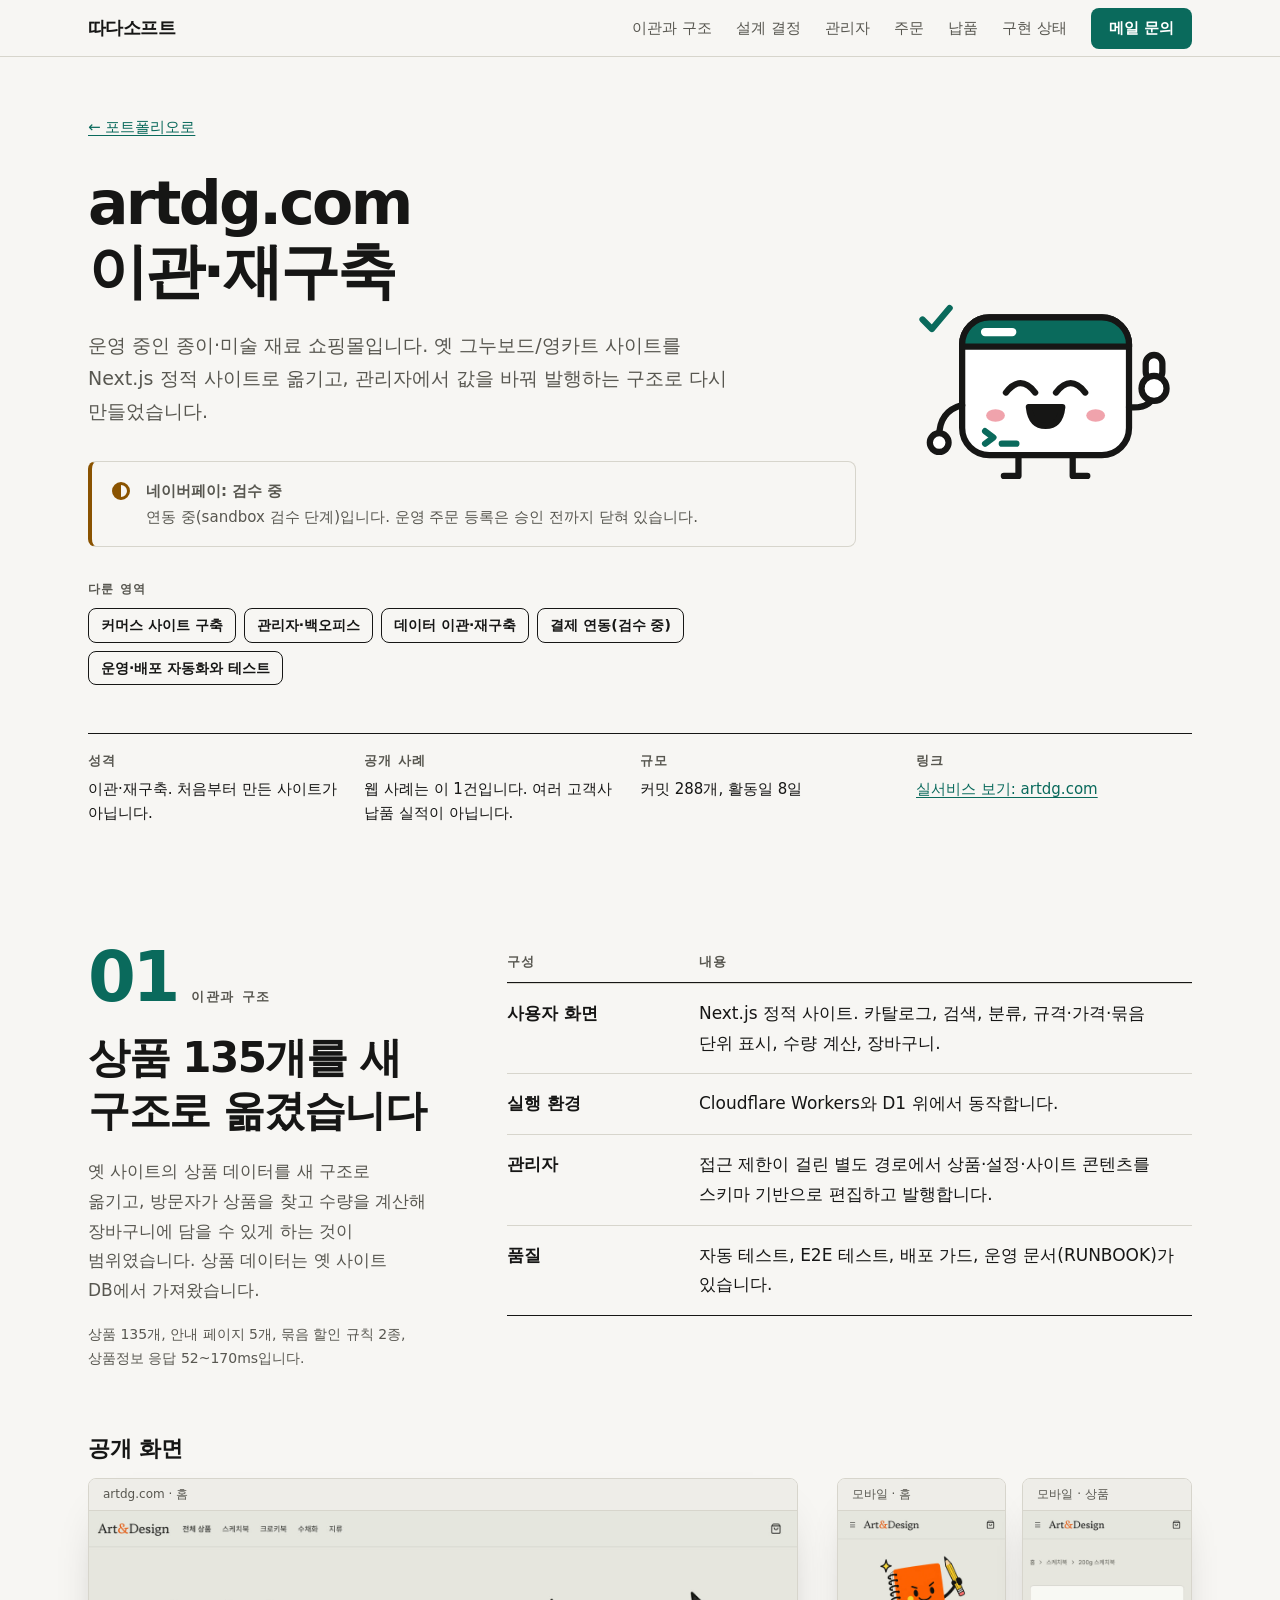
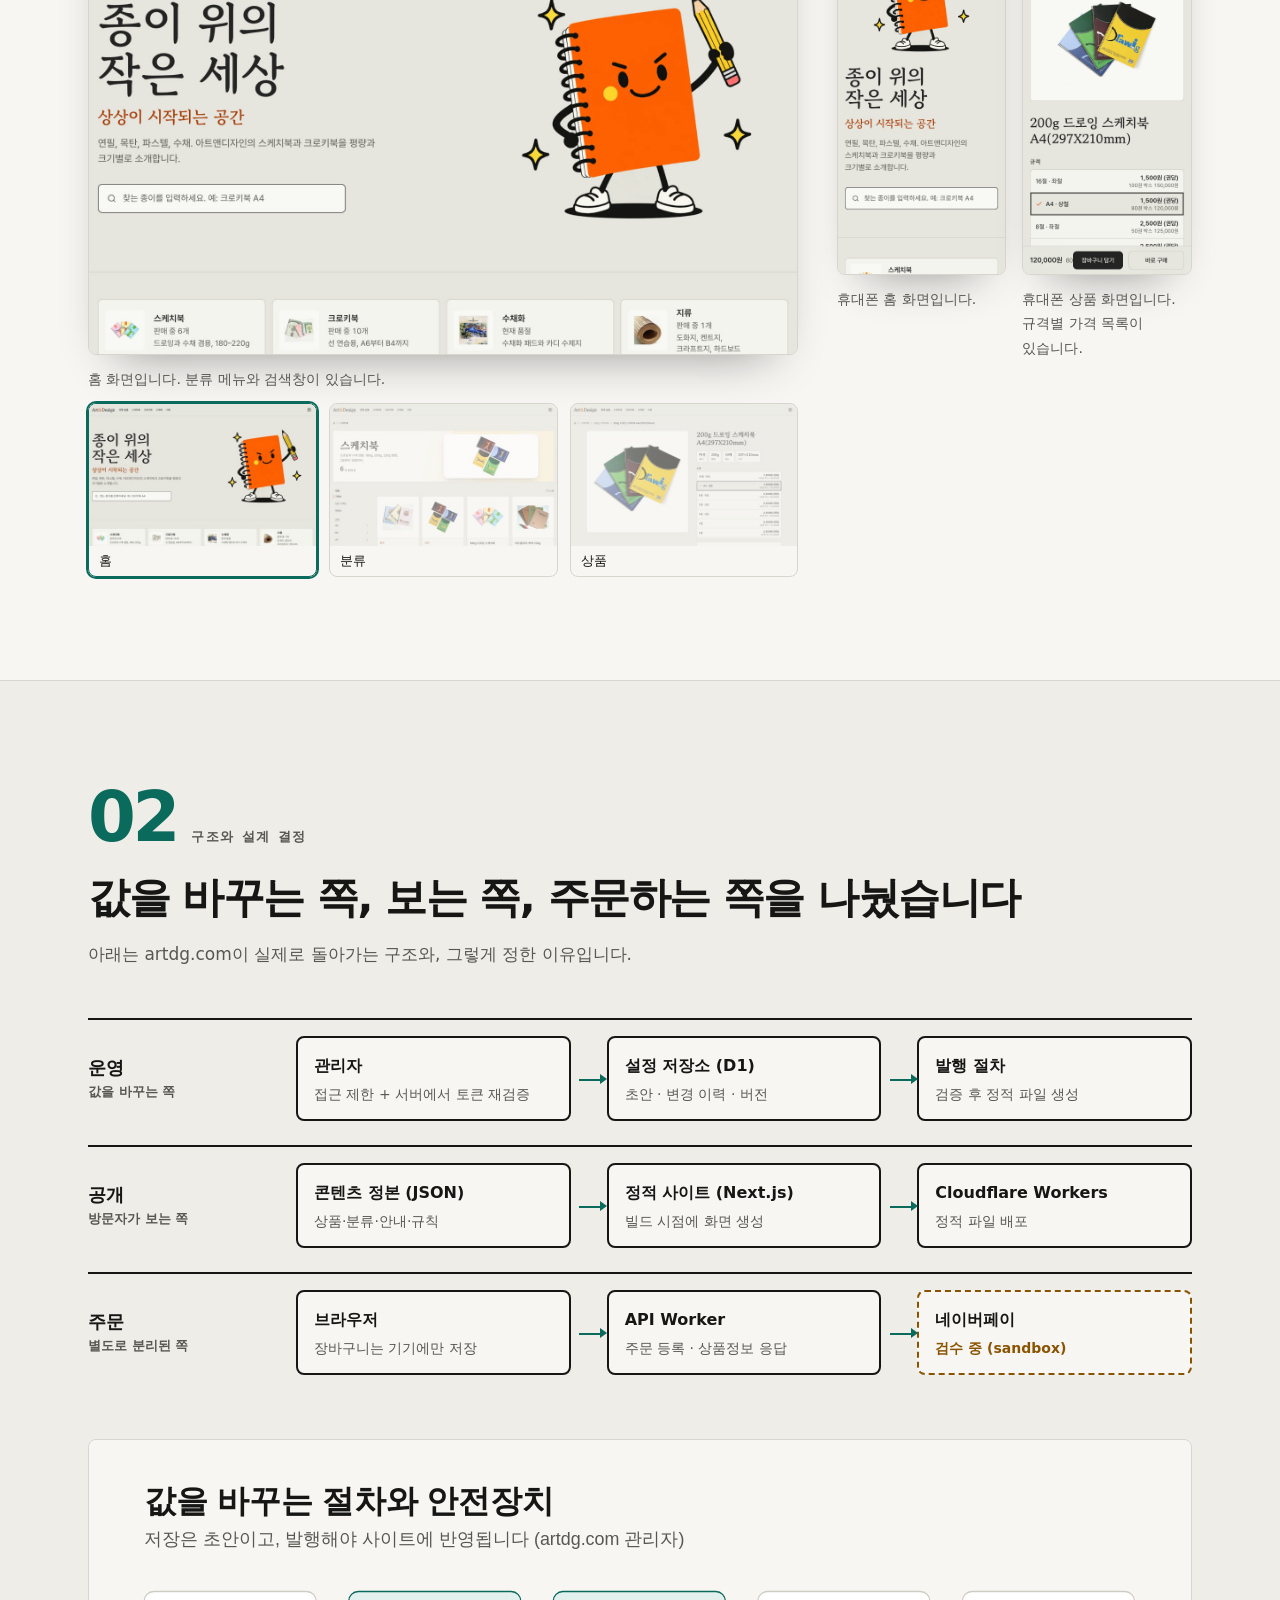
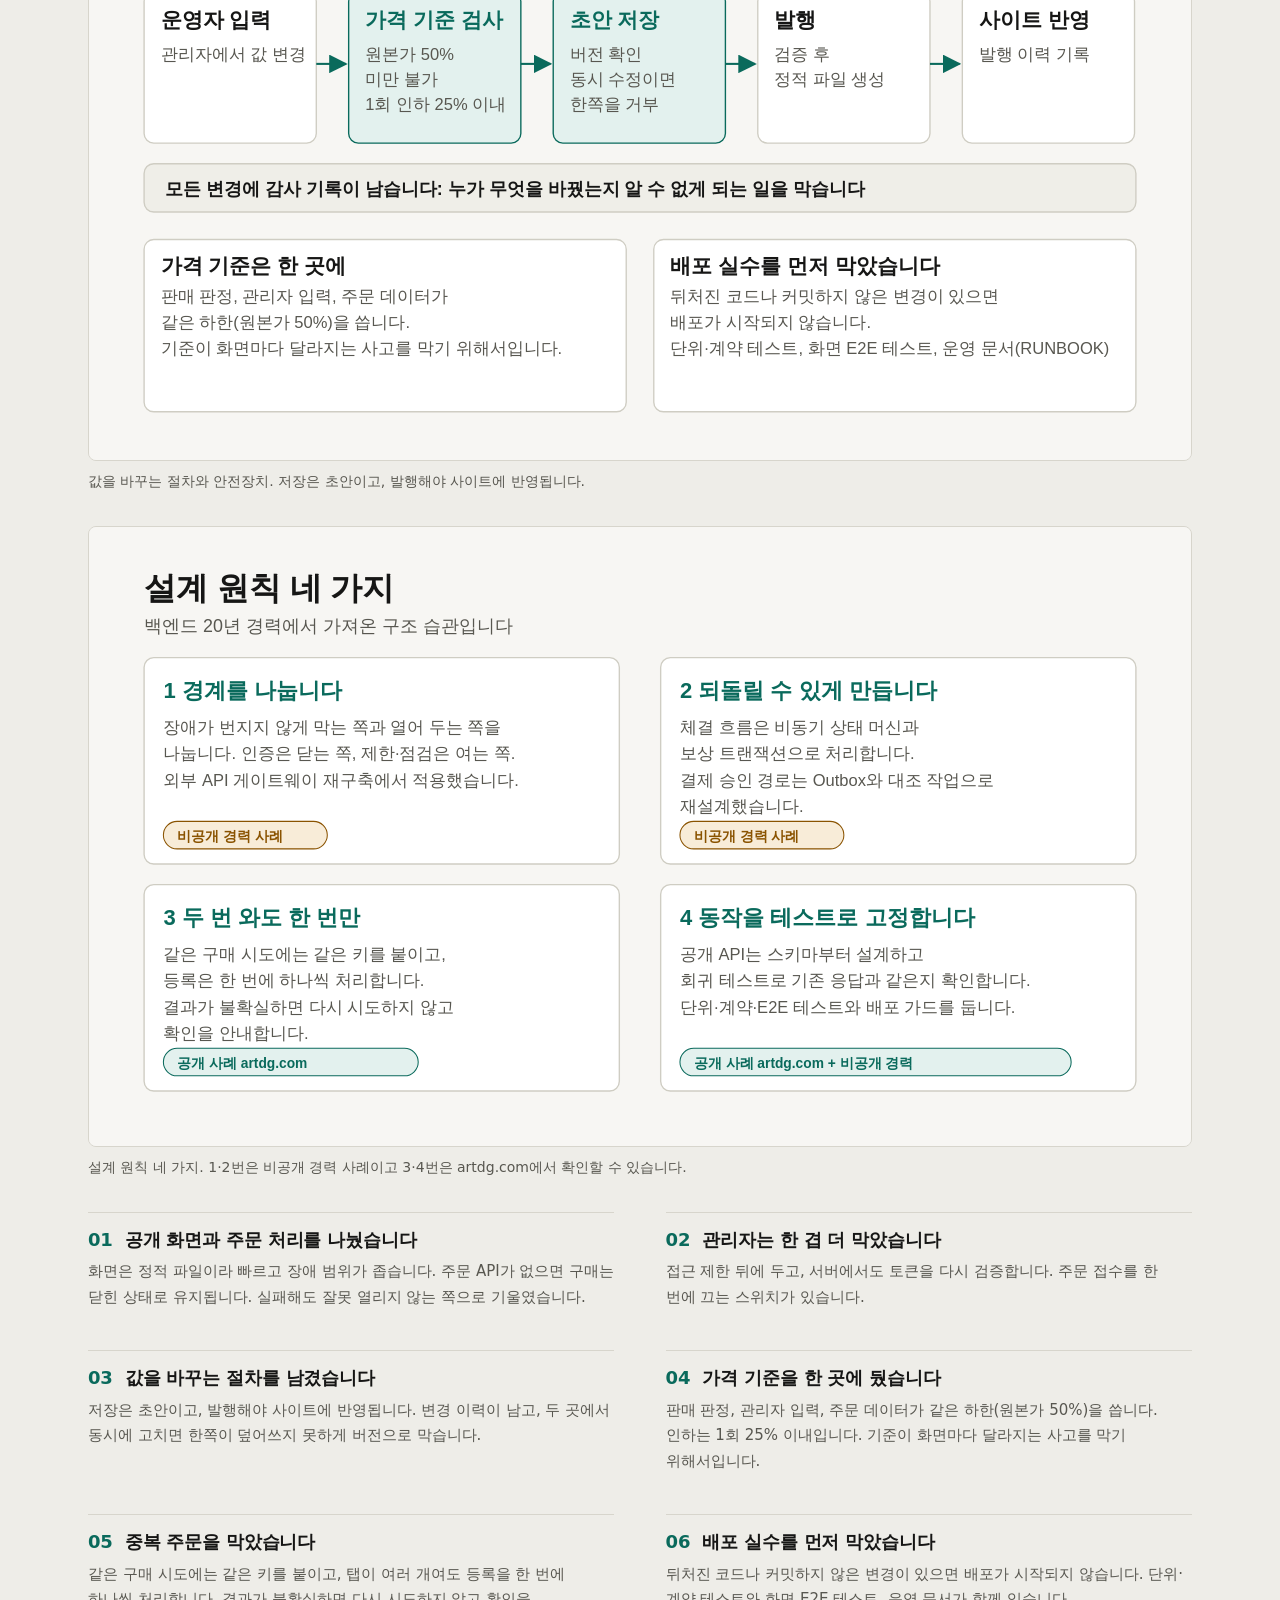
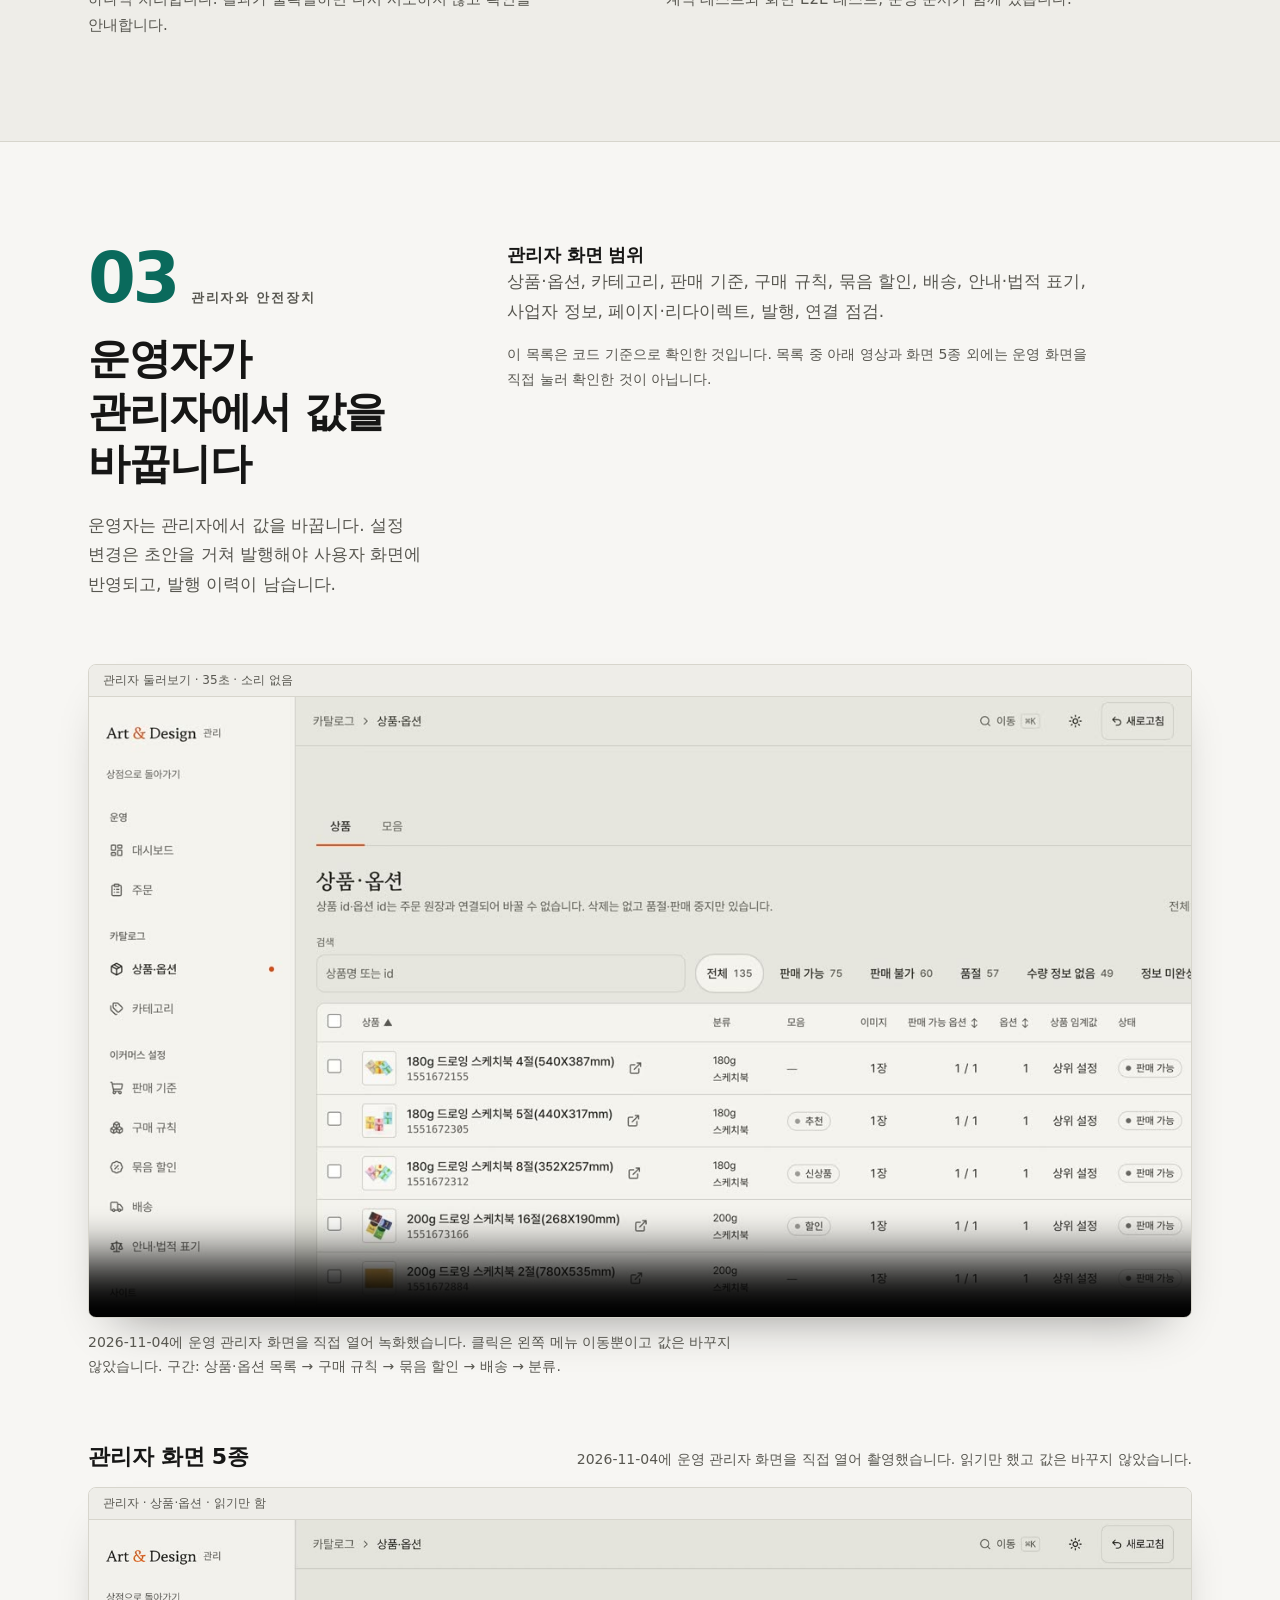
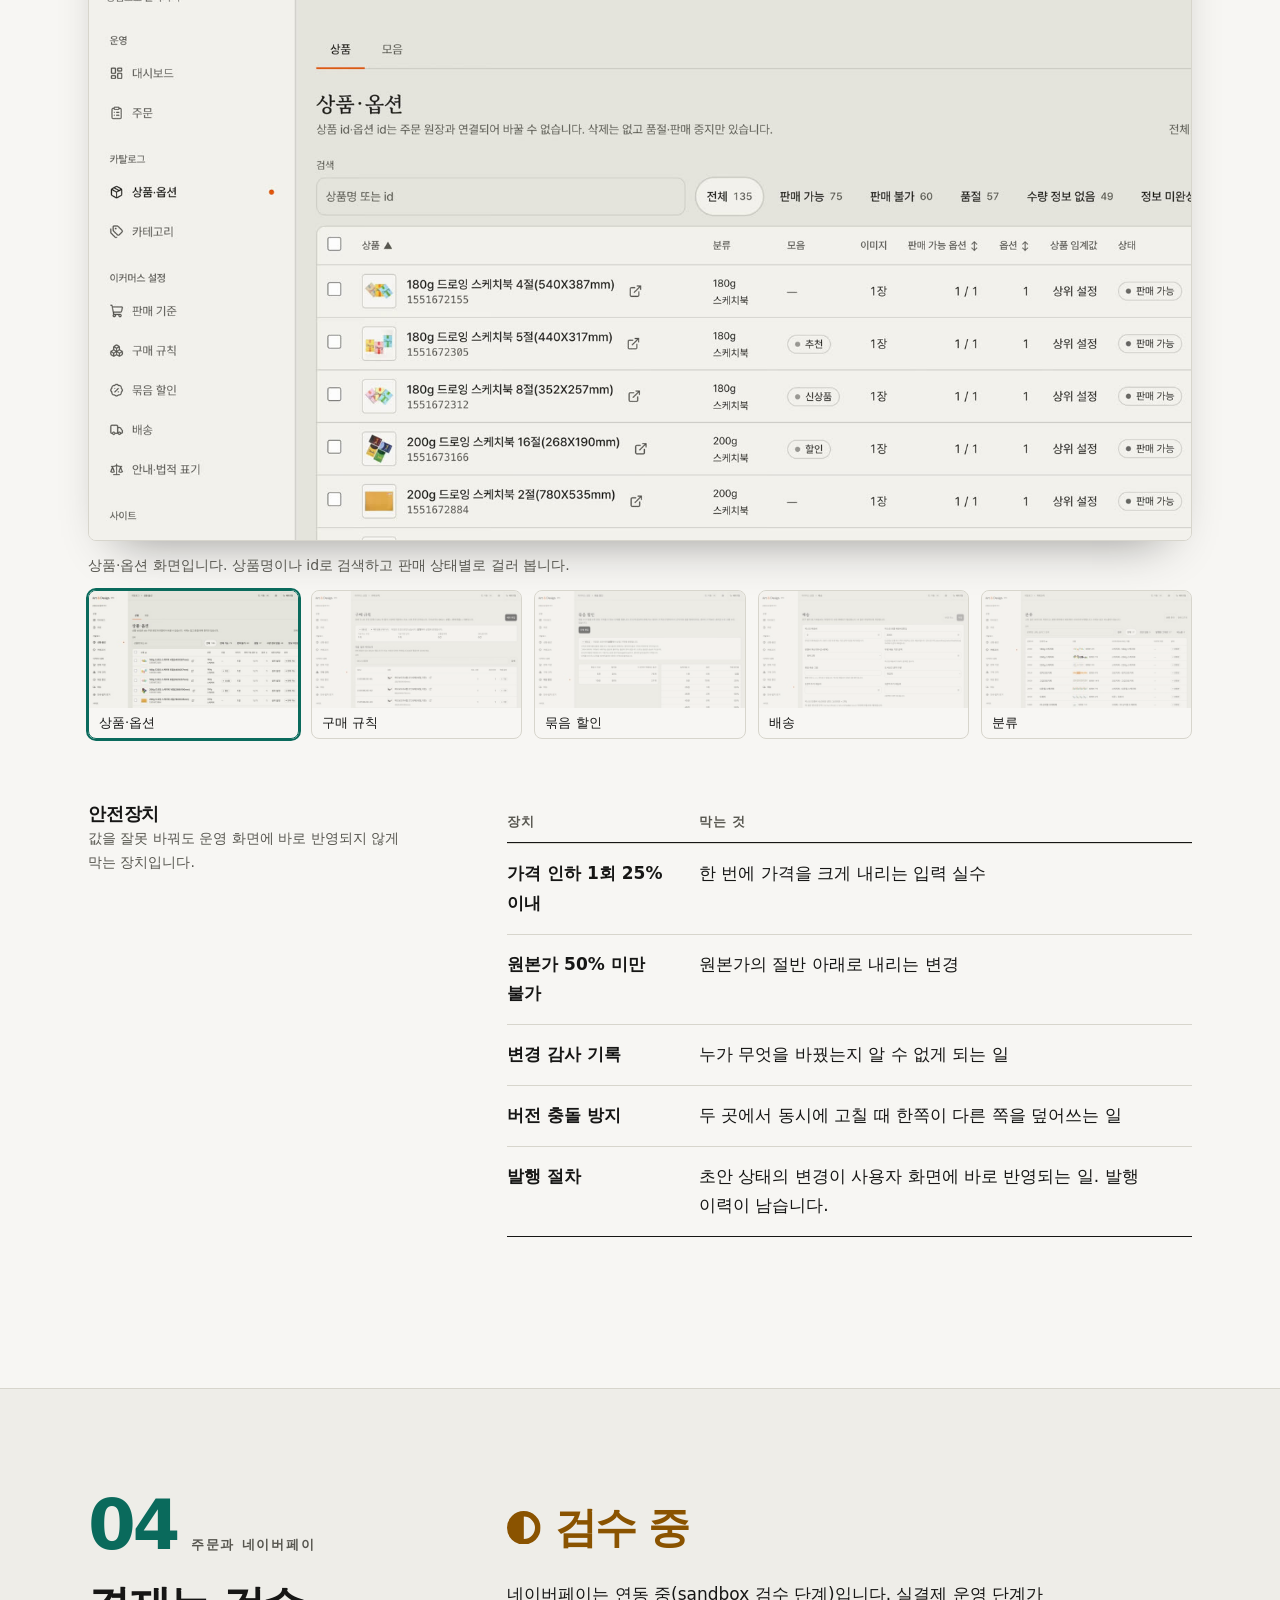
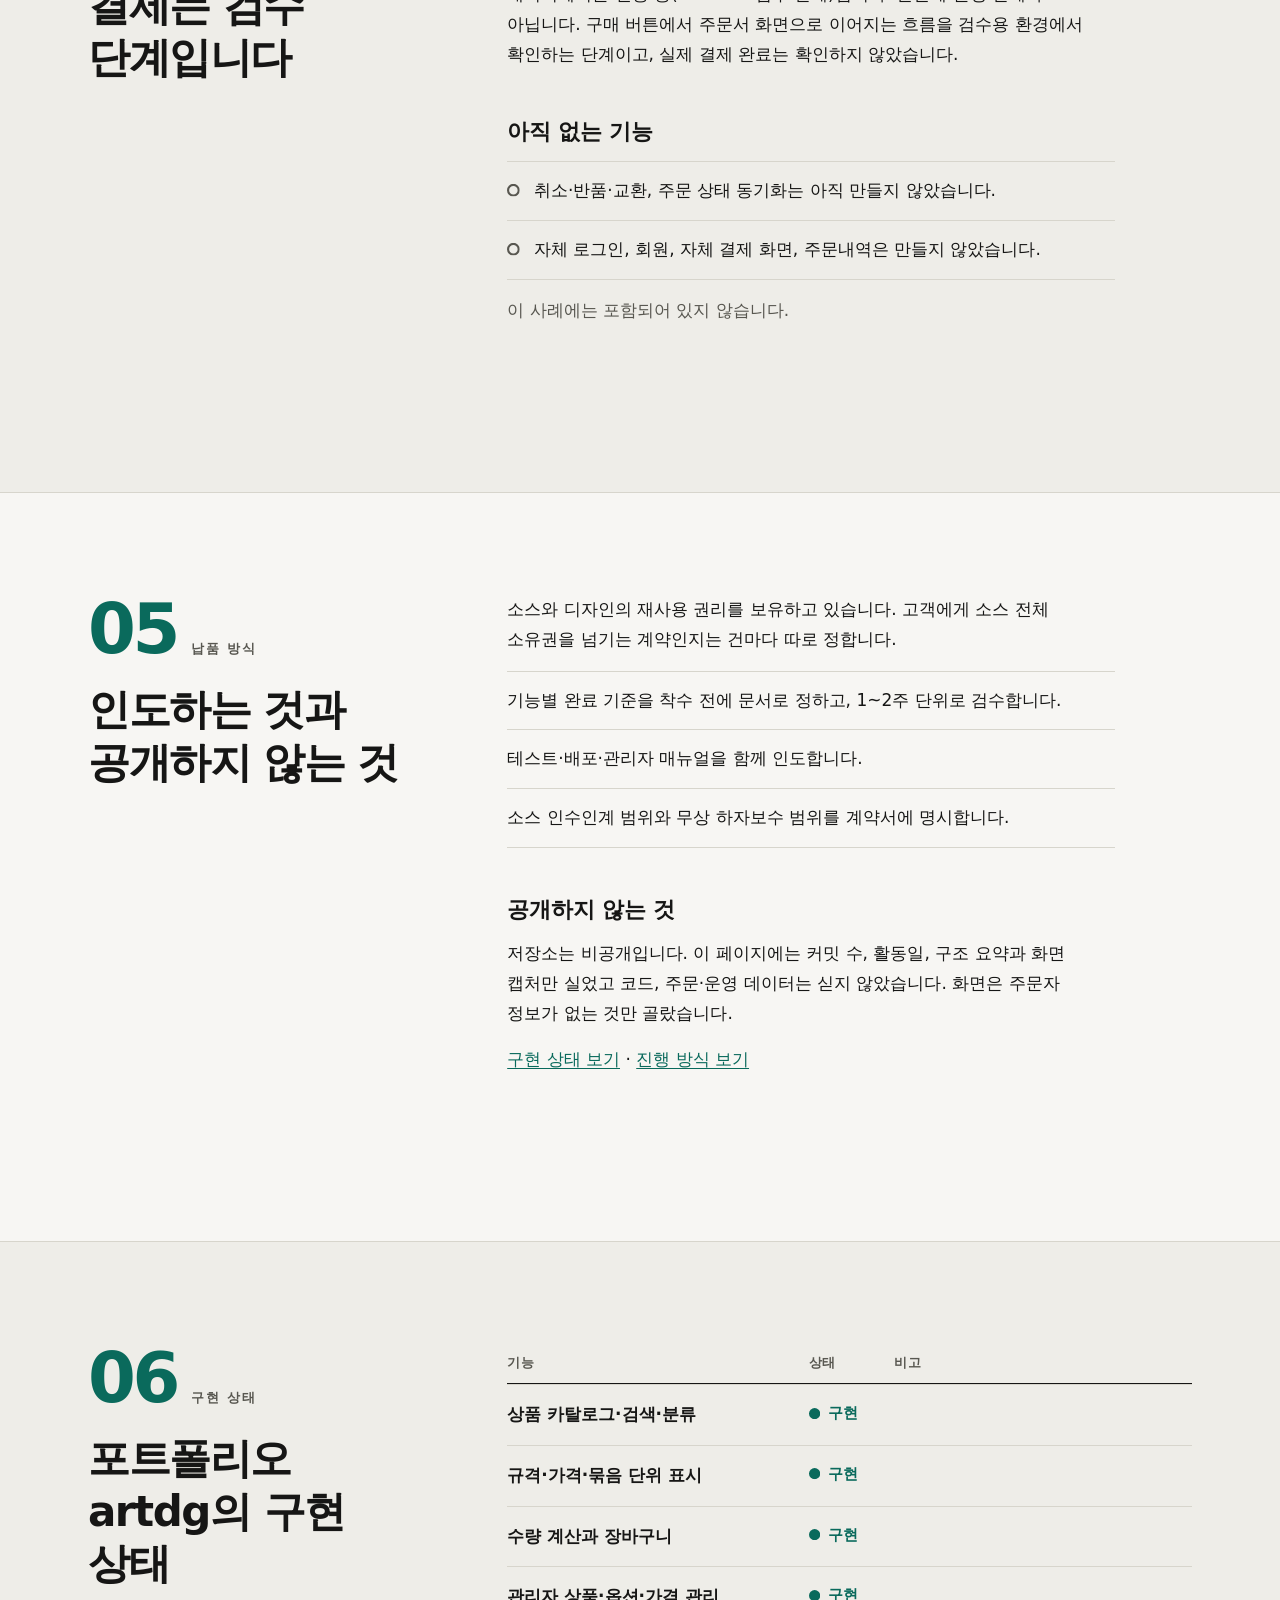
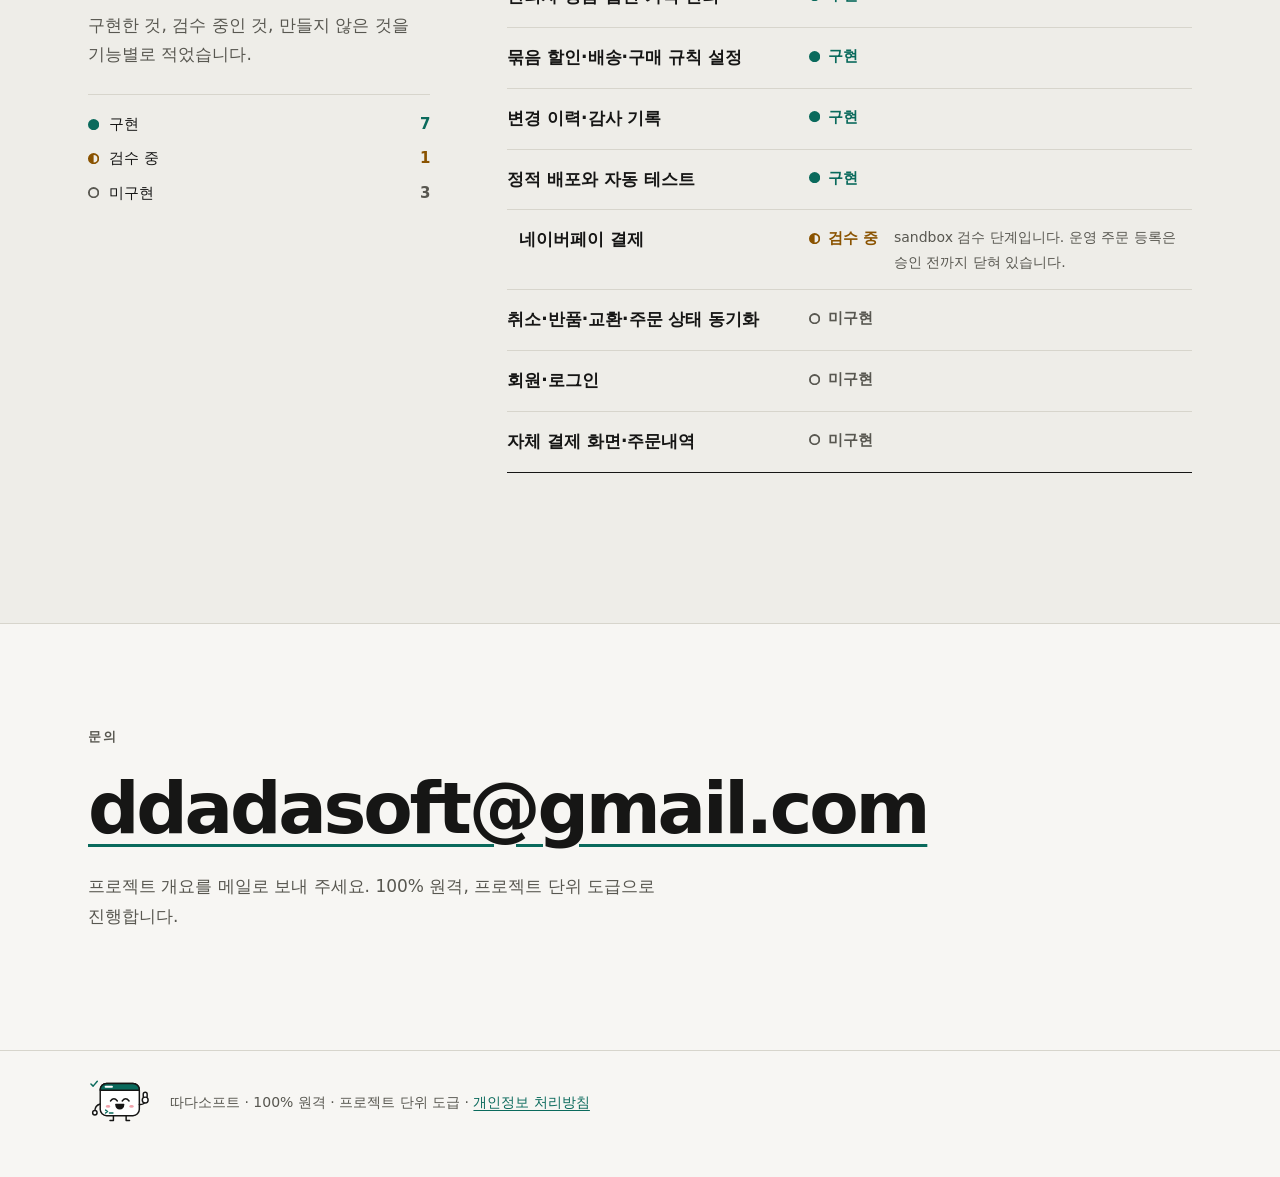
==== case-artdg.html @ 3b5c94b7 "구조 도식 2종과 안정적인 구조 문구 추가" ====
<!doctype html>
<html lang="ko">
<head>
<meta charset="utf-8">
<meta name="viewport" content="width=device-width, initial-scale=1">
<title>포트폴리오: artdg.com 이관·재구축 | 따다소프트</title>
<meta name="description" content="artdg.com 사례. 옛 그누보드/영카트 쇼핑몰을 Next.js 정적 사이트와 Cloudflare Workers/D1 위의 관리자 구조로 이관·재구축한 범위, 관리자 화면 영상, 아직 없는 기능을 4장으로 나눠 적었습니다.">
<meta name="color-scheme" content="light dark">
<link rel="icon" type="image/svg+xml" href="favicon.svg">
<link rel="stylesheet" href="style.css">
</head>
<body>
<!--sprite-->
<svg width="0" height="0" style="position:absolute" aria-hidden="true" focusable="false">
  <symbol id="i-done" viewBox="0 0 12 12"><circle cx="6" cy="6" r="6" fill="currentColor"/></symbol>
  <symbol id="i-part" viewBox="0 0 12 12"><circle cx="6" cy="6" r="5" fill="none" stroke="currentColor" stroke-width="2"/><path d="M6 1a5 5 0 0 0 0 10z" fill="currentColor"/></symbol>
  <symbol id="i-none" viewBox="0 0 12 12"><circle cx="6" cy="6" r="5" fill="none" stroke="currentColor" stroke-width="2"/></symbol>
  <symbol id="m-hi" viewBox="0 0 270 220">
    
<path class="s" d="M104 166v20h-14M156 166v20h14"/>
<rect class="sb" x="50" y="34" width="160" height="132" rx="26"/>
<path class="sa" d="M50 62v-2a26 26 0 0 1 26-26h108a26 26 0 0 1 26 26v2z"/>
<rect class="fo" x="68" y="44" width="34" height="8" rx="4"/>
<ellipse class="fc" cx="82" cy="128" rx="9" ry="6"/><ellipse class="fc" cx="178" cy="128" rx="9" ry="6"/>
<path class="sc" d="M72 143l8 6-8 6M88 155h14"/>

    <path class="s" d="M50 118q-22 6-22 30"/><circle class="sb" cx="28" cy="154" r="9"/>
    <path class="s" d="M210 118q26-4 28-34"/><circle class="sb" cx="238" cy="76" r="9"/>
    <path class="sc" d="M222 50l-6-8M240 44v-10M258 50l6-8"/>
    <circle class="fi eye" cx="106" cy="98" r="9"/><circle class="fi eye" cx="154" cy="98" r="9"/>
    <path class="s" d="M116 120q14 14 28 0"/>
  </symbol>
  <symbol id="m-work" viewBox="0 0 270 220">
    
<path class="s" d="M104 166v20h-14M156 166v20h14"/>
<rect class="sb" x="50" y="34" width="160" height="132" rx="26"/>
<path class="sa" d="M50 62v-2a26 26 0 0 1 26-26h108a26 26 0 0 1 26 26v2z"/>
<rect class="fo" x="68" y="44" width="34" height="8" rx="4"/>
<ellipse class="fc" cx="82" cy="128" rx="9" ry="6"/><ellipse class="fc" cx="178" cy="128" rx="9" ry="6"/>
<path class="sc" d="M72 143l8 6-8 6M88 155h14"/>

    <path class="s" d="M50 118q-22 6-22 30"/><circle class="sb" cx="28" cy="154" r="9"/>
    <path class="s" d="M210 118q22 6 22 30"/><circle class="sb" cx="232" cy="154" r="9"/>
    <path class="sc" d="M224 38l-12 11 12 11M250 38l12 11-12 11"/>
    <circle class="fi eye" cx="106" cy="102" r="7"/><circle class="fi eye" cx="154" cy="102" r="7"/>
    <path class="s" d="M94 88h20M146 88h20M118 126h24"/>
  </symbol>
  <symbol id="m-done" viewBox="0 0 270 220">
    
<path class="s" d="M104 166v20h-14M156 166v20h14"/>
<rect class="sb" x="50" y="34" width="160" height="132" rx="26"/>
<path class="sa" d="M50 62v-2a26 26 0 0 1 26-26h108a26 26 0 0 1 26 26v2z"/>
<rect class="fo" x="68" y="44" width="34" height="8" rx="4"/>
<ellipse class="fc" cx="82" cy="128" rx="9" ry="6"/><ellipse class="fc" cx="178" cy="128" rx="9" ry="6"/>
<path class="sc" d="M72 143l8 6-8 6M88 155h14"/>

    <path class="s" d="M50 118q-22 6-22 30"/><circle class="sb" cx="28" cy="154" r="9"/>
    <rect class="sb" x="226" y="70" width="16" height="24" rx="8"/>
    <path class="s" d="M210 120q22 2 24-14"/><circle class="sb" cx="234" cy="102" r="12"/>
    <path class="sc" d="M12 36l9 9 17-20"/>
    <path class="s" d="M92 106q14-18 28 0M140 106q14-18 28 0"/>
    <path class="sk" d="M114 120h32q-2 18-16 18t-16-18z"/>
  </symbol>
</svg>
<!--/sprite-->
<a class="skip" href="#main">본문으로 건너뛰기</a>
<header class="top">
  <div class="wrap">
    <a class="brand" href="index.html">따다소프트</a>
    <nav aria-label="사례 이동">
      <a href="#ch1">이관과 구조</a>
      <a href="#arch">설계 결정</a>
      <a href="#ch2">관리자</a>
      <a href="#ch3">주문</a>
      <a href="#ch4">납품</a>
      <a href="#state">구현 상태</a>
    </nav>
    <a class="btn" href="mailto:ddadasoft@gmail.com">메일 문의</a>
  </div>
</header>

<main id="main">

<div class="wrap page-head">
  <div class="ph">
  <div>
  <p class="crumb"><a href="index.html#proof">← 포트폴리오로</a></p>
  <h1>artdg.com <span class="nb">이관·재구축</span></h1>
  <p class="lead">운영 중인 종이·미술 재료 쇼핑몰입니다. 옛 그누보드/영카트 사이트를 Next.js 정적 사이트로 옮기고, 관리자에서 값을 바꿔 발행하는 구조로 다시 만들었습니다.</p>
  <p class="note">
    <svg class="ic" aria-hidden="true"><use href="#i-part"/></svg>
    <span><strong>네이버페이: 검수 중</strong>
    연동 중(sandbox 검수 단계)입니다. 운영 주문 등록은 승인 전까지 닫혀 있습니다.</span>
  </p>
  <div class="areas">
    <span class="k">다룬 영역</span>
    <ul class="chips">
      <li>커머스 사이트 구축</li><li>관리자·백오피스</li><li>데이터 이관·재구축</li><li>결제 연동(검수 중)</li><li>운영·배포 자동화와 테스트</li>
    </ul>
  </div>
  </div>
  <svg class="mascot ph-m" role="img" aria-label="따다소프트 마스코트. 눈과 웃는 입이 있는 둥근 터미널 창이 엄지를 들어 올린다." viewBox="0 0 270 220" width="324" height="264"><use href="#m-done"/></svg>
  </div>
  <dl class="facts">
    <div><dt>성격</dt><dd>이관·재구축. 처음부터 만든 사이트가 아닙니다.</dd></div>
    <div><dt>공개 사례</dt><dd>웹 사례는 이 1건입니다. 여러 고객사 납품 실적이 아닙니다.</dd></div>
    <div><dt>규모</dt><dd>커밋 288개, 활동일 8일</dd></div>
    <div><dt>링크</dt><dd><a href="https://artdg.com/" rel="noopener">실서비스 보기: artdg.com</a></dd></div>
  </dl>
</div>

<section class="ch" id="ch1">
  <div class="wrap">
    <div class="split">
      <div class="side">
        <div class="label"><b>01</b><span>이관과 구조</span></div>
        <h2>상품 135개를 새 구조로 옮겼습니다</h2>
        <p>옛 사이트의 상품 데이터를 새 구조로 옮기고, 방문자가 상품을 찾고 수량을 계산해 장바구니에 담을 수 있게 하는 것이 범위였습니다. 상품 데이터는 옛 사이트 DB에서 가져왔습니다.</p>
        <p class="small">상품 135개, 안내 페이지 5개, 묶음 할인 규칙 2종, 상품정보 응답 52~170ms입니다.</p>
      </div>
      <table class="kv">
        <caption>구성 요소</caption>
        <thead><tr><th scope="col">구성</th><th scope="col">내용</th></tr></thead>
        <tbody>
          <tr><th scope="row">사용자 화면</th><td>Next.js 정적 사이트. 카탈로그, 검색, 분류, 규격·가격·묶음 단위 표시, 수량 계산, 장바구니.</td></tr>
          <tr><th scope="row">실행 환경</th><td>Cloudflare Workers와 D1 위에서 동작합니다.</td></tr>
          <tr><th scope="row">관리자</th><td>접근 제한이 걸린 별도 경로에서 상품·설정·사이트 콘텐츠를 스키마 기반으로 편집하고 발행합니다.</td></tr>
          <tr><th scope="row">품질</th><td>자동 테스트, E2E 테스트, 배포 가드, 운영 문서(RUNBOOK)가 있습니다.</td></tr>
        </tbody>
      </table>
    </div>

    <h3 class="sub">공개 화면</h3>
    <div class="pubs">
      <div class="gal g3" role="group" aria-label="공개 화면 선택">
        <input type="radio" name="pub" id="p1" checked aria-label="홈">
        <input type="radio" name="pub" id="p2" aria-label="분류">
        <input type="radio" name="pub" id="p3" aria-label="상품">
        <div class="stage">
          <figure>
            <div class="frame"><div class="bar">artdg.com · 홈</div><a href="media/artdg-d-home.jpg" target="_blank" rel="noopener"><img src="media/artdg-d-home.jpg" width="1600" height="1000" alt="artdg.com 데스크톱 홈 화면. 분류 메뉴와 검색창, 분류 바로가기가 보인다." loading="lazy"></a></div>
            <figcaption>홈 화면입니다. 분류 메뉴와 검색창이 있습니다.</figcaption>
          </figure>
          <figure>
            <div class="frame"><div class="bar">artdg.com · 분류</div><a href="media/artdg-d-category.jpg" target="_blank" rel="noopener"><img src="media/artdg-d-category.jpg" width="1600" height="1000" alt="artdg.com 스케치북 분류 화면. 정렬과 크기 필터가 왼쪽에 있고 상품 목록이 오른쪽에 있다." loading="lazy"></a></div>
            <figcaption>분류 화면입니다. 정렬과 크기 필터가 있는 상품 목록입니다.</figcaption>
          </figure>
          <figure>
            <div class="frame"><div class="bar">artdg.com · 상품</div><a href="media/artdg-d-product.jpg" target="_blank" rel="noopener"><img src="media/artdg-d-product.jpg" width="1600" height="1000" alt="artdg.com 상품 화면. 상품 사진 옆에 규격별 권당 가격과 박스 가격 목록이 있다." loading="lazy"></a></div>
            <figcaption>상품 화면입니다. 규격별 권당 가격과 박스 가격을 보여 줍니다.</figcaption>
          </figure>
        </div>
        <div class="thumbs">
          <label for="p1"><img src="media/t-artdg-d-home.jpg" width="480" height="300" alt="" loading="lazy"><span>홈</span></label>
          <label for="p2"><img src="media/t-artdg-d-category.jpg" width="480" height="300" alt="" loading="lazy"><span>분류</span></label>
          <label for="p3"><img src="media/t-artdg-d-product.jpg" width="480" height="300" alt="" loading="lazy"><span>상품</span></label>
        </div>
      </div>
      <div class="pair">
        <figure>
          <div class="frame"><div class="bar">모바일 · 홈</div><a href="media/artdg-m-home.jpg" target="_blank" rel="noopener"><img src="media/artdg-m-home.jpg" width="780" height="1688" alt="artdg.com 휴대폰 홈 화면. 상단에 메뉴 아이콘, 아래에 검색창이 있다." loading="lazy"></a></div>
          <figcaption>휴대폰 홈 화면입니다.</figcaption>
        </figure>
        <figure>
          <div class="frame"><div class="bar">모바일 · 상품</div><a href="media/artdg-m-product.jpg" target="_blank" rel="noopener"><img src="media/artdg-m-product.jpg" width="780" height="1688" alt="artdg.com 휴대폰 상품 화면. 상품 사진 아래에 규격별 가격 목록이 있다." loading="lazy"></a></div>
          <figcaption>휴대폰 상품 화면입니다. 규격별 가격 목록이 있습니다.</figcaption>
        </figure>
      </div>
    </div>
  </div>
</section>

<section class="ch band alt" id="arch">
  <div class="wrap">
    <div class="label"><b>02</b><span>구조와 설계 결정</span></div>
    <h2>값을 바꾸는 쪽, 보는 쪽, 주문하는 쪽을 나눴습니다</h2>
    <p class="arch-lead">아래는 artdg.com이 실제로 돌아가는 구조와, 그렇게 정한 이유입니다.</p>

    <div class="lanes" role="group" aria-label="artdg.com 시스템 구조">
      <div class="lane">
        <h3>운영 <small>값을 바꾸는 쪽</small></h3>
        <ol class="chain">
          <li><b>관리자</b><span>접근 제한 + 서버에서 토큰 재검증</span></li>
          <li><b>설정 저장소 (D1)</b><span>초안 · 변경 이력 · 버전</span></li>
          <li><b>발행 절차</b><span>검증 후 정적 파일 생성</span></li>
        </ol>
      </div>
      <div class="lane">
        <h3>공개 <small>방문자가 보는 쪽</small></h3>
        <ol class="chain">
          <li><b>콘텐츠 정본 (JSON)</b><span>상품·분류·안내·규칙</span></li>
          <li><b>정적 사이트 (Next.js)</b><span>빌드 시점에 화면 생성</span></li>
          <li><b>Cloudflare Workers</b><span>정적 파일 배포</span></li>
        </ol>
      </div>
      <div class="lane">
        <h3>주문 <small>별도로 분리된 쪽</small></h3>
        <ol class="chain">
          <li><b>브라우저</b><span>장바구니는 기기에만 저장</span></li>
          <li><b>API Worker</b><span>주문 등록 · 상품정보 응답</span></li>
          <li class="pend"><b>네이버페이</b><span>검수 중 (sandbox)</span></li>
        </ol>
      </div>
    </div>

    <figure class="arch-fig">
      <img src="media/arch-safeguards.svg" width="1600" height="900" loading="lazy" alt="값을 바꾸는 절차: 운영자 입력, 가격 기준 검사, 초안 저장, 발행, 사이트 반영. 모든 변경에 감사 기록이 남습니다.">
      <figcaption class="small">값을 바꾸는 절차와 안전장치. 저장은 초안이고, 발행해야 사이트에 반영됩니다.</figcaption>
    </figure>
    <figure class="arch-fig">
      <img src="media/arch-principles.svg" width="1600" height="900" loading="lazy" alt="설계 원칙 네 가지: 경계를 나눕니다, 되돌릴 수 있게 만듭니다, 두 번 와도 한 번만, 동작을 테스트로 고정합니다.">
      <figcaption class="small">설계 원칙 네 가지. 1·2번은 비공개 경력 사례이고 3·4번은 artdg.com에서 확인할 수 있습니다.</figcaption>
    </figure>

    <ol class="decisions">
      <li>
        <h3>공개 화면과 주문 처리를 나눴습니다</h3>
        <p>화면은 정적 파일이라 빠르고 장애 범위가 좁습니다. 주문 API가 없으면 구매는 닫힌 상태로 유지됩니다. 실패해도 잘못 열리지 않는 쪽으로 기울였습니다.</p>
      </li>
      <li>
        <h3>관리자는 한 겹 더 막았습니다</h3>
        <p>접근 제한 뒤에 두고, 서버에서도 토큰을 다시 검증합니다. 주문 접수를 한 번에 끄는 스위치가 있습니다.</p>
      </li>
      <li>
        <h3>값을 바꾸는 절차를 남겼습니다</h3>
        <p>저장은 초안이고, 발행해야 사이트에 반영됩니다. 변경 이력이 남고, 두 곳에서 동시에 고치면 한쪽이 덮어쓰지 못하게 버전으로 막습니다.</p>
      </li>
      <li>
        <h3>가격 기준을 한 곳에 뒀습니다</h3>
        <p>판매 판정, 관리자 입력, 주문 데이터가 같은 하한(원본가 50%)을 씁니다. 인하는 1회 25% 이내입니다. 기준이 화면마다 달라지는 사고를 막기 위해서입니다.</p>
      </li>
      <li>
        <h3>중복 주문을 막았습니다</h3>
        <p>같은 구매 시도에는 같은 키를 붙이고, 탭이 여러 개여도 등록을 한 번에 하나씩 처리합니다. 결과가 불확실하면 다시 시도하지 않고 확인을 안내합니다.</p>
      </li>
      <li>
        <h3>배포 실수를 먼저 막았습니다</h3>
        <p>뒤처진 코드나 커밋하지 않은 변경이 있으면 배포가 시작되지 않습니다. 단위·계약 테스트와 화면 E2E 테스트, 운영 문서가 함께 있습니다.</p>
      </li>
    </ol>
  </div>
</section>

<section class="ch" id="ch2">
  <div class="wrap">
    <div class="split">
      <div class="side">
        <div class="label"><b>03</b><span>관리자와 안전장치</span></div>
        <h2>운영자가 관리자에서 값을 바꿉니다</h2>
        <p>운영자는 관리자에서 값을 바꿉니다. 설정 변경은 초안을 거쳐 발행해야 사용자 화면에 반영되고, 발행 이력이 남습니다.</p>
      </div>
      <div>
        <h3>관리자 화면 범위</h3>
        <p class="muted t">상품·옵션, 카테고리, 판매 기준, 구매 규칙, 묶음 할인, 배송, 안내·법적 표기, 사업자 정보, 페이지·리다이렉트, 발행, 연결 점검.</p>
        <p class="small t">이 목록은 코드 기준으로 확인한 것입니다. 목록 중 아래 영상과 화면 5종 외에는 운영 화면을 직접 눌러 확인한 것이 아닙니다.</p>
      </div>
    </div>

    <figure class="video">
      <div class="frame">
        <div class="bar">관리자 둘러보기 · 35초 · 소리 없음</div>
        <video controls preload="none" playsinline muted width="1280" height="720" poster="media/admin-tour-poster.jpg">
          <source src="media/admin-tour.mp4" type="video/mp4">
          영상을 재생할 수 없는 브라우저입니다. 아래 화면 5장으로 같은 내용을 볼 수 있습니다.
        </video>
      </div>
      <figcaption>2026-11-04에 운영 관리자 화면을 직접 열어 녹화했습니다. 클릭은 왼쪽 메뉴 이동뿐이고 값은 바꾸지 않았습니다. 구간: 상품·옵션 목록 → 구매 규칙 → 묶음 할인 → 배송 → 분류.</figcaption>
    </figure>

    <div class="gal-head">
      <h3>관리자 화면 5종</h3>
      <p class="small">2026-11-04에 운영 관리자 화면을 직접 열어 촬영했습니다. 읽기만 했고 값은 바꾸지 않았습니다.</p>
    </div>
    <div class="gal" role="group" aria-label="관리자 화면 선택">
      <input type="radio" name="admin" id="a1" checked aria-label="상품·옵션">
      <input type="radio" name="admin" id="a2" aria-label="구매 규칙">
      <input type="radio" name="admin" id="a3" aria-label="묶음 할인">
      <input type="radio" name="admin" id="a4" aria-label="배송">
      <input type="radio" name="admin" id="a5" aria-label="분류">
      <div class="stage">
        <figure>
          <div class="frame"><div class="bar">관리자 · 상품·옵션 · 읽기만 함</div><a href="media/admin-products.jpg" target="_blank" rel="noopener"><img src="media/admin-products.jpg" width="1600" height="900" alt="관리자 상품·옵션 화면. 상품명 검색창, 판매 상태별 개수, 상품 목록 표가 보인다." loading="lazy"></a></div>
          <figcaption>상품·옵션 화면입니다. 상품명이나 id로 검색하고 판매 상태별로 걸러 봅니다.</figcaption>
        </figure>
        <figure>
          <div class="frame"><div class="bar">관리자 · 구매 규칙 · 읽기만 함</div><a href="media/admin-purchase-rules.jpg" target="_blank" rel="noopener"><img src="media/admin-purchase-rules.jpg" width="1600" height="900" alt="관리자 구매 규칙 화면. 기본 최소 수량과 주문 단위, 적용 결과 미리보기 표가 보인다." loading="lazy"></a></div>
          <figcaption>구매 규칙 화면입니다. 최소 수량과 주문 단위를 정하고 적용 결과를 미리 봅니다.</figcaption>
        </figure>
        <figure>
          <div class="frame"><div class="bar">관리자 · 묶음 할인 · 읽기만 함</div><a href="media/admin-bundle-discount.jpg" target="_blank" rel="noopener"><img src="media/admin-bundle-discount.jpg" width="1600" height="900" alt="관리자 묶음 할인 화면. 묶음 수별 할인율 표와 실제 적용 결과 표가 나란히 있다." loading="lazy"></a></div>
          <figcaption>묶음 할인 화면입니다. 묶음 수가 많을수록 권당 가격을 더 깎는 단계를 정하고 적용 결과를 옆 표로 봅니다.</figcaption>
        </figure>
        <figure>
          <div class="frame"><div class="bar">관리자 · 배송 · 읽기만 함</div><a href="media/admin-shipping.jpg" target="_blank" rel="noopener"><img src="media/admin-shipping.jpg" width="1600" height="900" alt="관리자 배송 화면. 박스당 배송비와 무료 배송 기준 금액 등을 입력하는 양식이 보인다." loading="lazy"></a></div>
          <figcaption>배송 화면입니다. 박스당 배송비와 무료 배송 기준 금액 같은 값을 입력하는 양식입니다.</figcaption>
        </figure>
        <figure>
          <div class="frame"><div class="bar">관리자 · 분류 · 읽기만 함</div><a href="media/admin-categories.jpg" target="_blank" rel="noopener"><img src="media/admin-categories.jpg" width="1600" height="900" alt="관리자 분류 화면. 분류 ID, 분류명, 상품 개수, 사이트 표시명, 발행 상태가 표로 보인다." loading="lazy"></a></div>
          <figcaption>분류 화면입니다. 전체 37개 분류의 상품 수와 사이트 표시명, 발행 상태를 한 표로 봅니다.</figcaption>
        </figure>
      </div>
      <div class="thumbs">
        <label for="a1"><img src="media/t-admin-products.jpg" width="480" height="270" alt="" loading="lazy"><span>상품·옵션</span></label>
        <label for="a2"><img src="media/t-admin-purchase-rules.jpg" width="480" height="270" alt="" loading="lazy"><span>구매 규칙</span></label>
        <label for="a3"><img src="media/t-admin-bundle-discount.jpg" width="480" height="270" alt="" loading="lazy"><span>묶음 할인</span></label>
        <label for="a4"><img src="media/t-admin-shipping.jpg" width="480" height="270" alt="" loading="lazy"><span>배송</span></label>
        <label for="a5"><img src="media/t-admin-categories.jpg" width="480" height="270" alt="" loading="lazy"><span>분류</span></label>
      </div>
    </div>

    <div class="split mt4">
      <div class="side">
        <h3>안전장치</h3>
        <p class="small">값을 잘못 바꿔도 운영 화면에 바로 반영되지 않게 막는 장치입니다.</p>
      </div>
      <table class="kv">
        <caption>안전장치</caption>
        <thead><tr><th scope="col">장치</th><th scope="col">막는 것</th></tr></thead>
        <tbody>
          <tr><th scope="row">가격 인하 1회 25% 이내</th><td>한 번에 가격을 크게 내리는 입력 실수</td></tr>
          <tr><th scope="row">원본가 50% 미만 불가</th><td>원본가의 절반 아래로 내리는 변경</td></tr>
          <tr><th scope="row">변경 감사 기록</th><td>누가 무엇을 바꿨는지 알 수 없게 되는 일</td></tr>
          <tr><th scope="row">버전 충돌 방지</th><td>두 곳에서 동시에 고칠 때 한쪽이 다른 쪽을 덮어쓰는 일</td></tr>
          <tr><th scope="row">발행 절차</th><td>초안 상태의 변경이 사용자 화면에 바로 반영되는 일. 발행 이력이 남습니다.</td></tr>
        </tbody>
      </table>
    </div>
  </div>
</section>

<section class="ch band alt" id="ch3">
  <div class="wrap">
    <div class="split">
      <div class="side">
        <div class="label"><b>04</b><span>주문과 네이버페이</span></div>
        <h2>결제는 검수 단계입니다</h2>
      </div>
      <div>
        <p class="state"><svg class="ic" aria-hidden="true"><use href="#i-part"/></svg><strong>검수 중</strong></p>
        <p class="t">네이버페이는 연동 중(sandbox 검수 단계)입니다. 실결제 운영 단계가 아닙니다. 구매 버튼에서 주문서 화면으로 이어지는 흐름을 검수용 환경에서 확인하는 단계이고, 실제 결제 완료는 확인하지 않았습니다.</p>
        <h3 class="sub">아직 없는 기능</h3>
        <ul class="checks">
          <li class="no"><svg class="ic none" aria-hidden="true"><use href="#i-none"/></svg>취소·반품·교환, 주문 상태 동기화는 아직 만들지 않았습니다.</li>
          <li class="no"><svg class="ic none" aria-hidden="true"><use href="#i-none"/></svg>자체 로그인, 회원, 자체 결제 화면, 주문내역은 만들지 않았습니다.</li>
        </ul>
        <p class="muted">이 사례에는 포함되어 있지 않습니다.</p>
      </div>
    </div>
  </div>
</section>

<section class="ch" id="ch4">
  <div class="wrap">
    <div class="split">
      <div class="side">
        <div class="label"><b>05</b><span>납품 방식</span></div>
        <h2>인도하는 것과 공개하지 않는 것</h2>
      </div>
      <div>
        <p class="t">소스와 디자인의 재사용 권리를 보유하고 있습니다. 고객에게 소스 전체 소유권을 넘기는 계약인지는 건마다 따로 정합니다.</p>
        <ul class="checks">
          <li>기능별 완료 기준을 착수 전에 문서로 정하고, 1~2주 단위로 검수합니다.</li>
          <li>테스트·배포·관리자 매뉴얼을 함께 인도합니다.</li>
          <li>소스 인수인계 범위와 무상 하자보수 범위를 계약서에 명시합니다.</li>
        </ul>
        <h3 class="sub">공개하지 않는 것</h3>
        <p class="t">저장소는 비공개입니다. 이 페이지에는 커밋 수, 활동일, 구조 요약과 화면 캡처만 실었고 코드, 주문·운영 데이터는 싣지 않았습니다. 화면은 주문자 정보가 없는 것만 골랐습니다.</p>
        <p><a href="#state">구현 상태 보기</a> · <a href="index.html#process">진행 방식 보기</a></p>
      </div>
    </div>
  </div>
</section>

<section class="ch band alt" id="state">
  <div class="wrap">
    <div class="split">
      <div class="side">
        <div class="label"><b>06</b><span>구현 상태</span></div>
        <h2>포트폴리오 artdg의 구현 상태</h2>
        <p>구현한 것, 검수 중인 것, 만들지 않은 것을 기능별로 적었습니다.</p>
        <div class="legend">
          <span class="done"><svg class="ic" aria-hidden="true"><use href="#i-done"/></svg><span class="fg">구현</span><b>7</b></span>
          <span class="part"><svg class="ic" aria-hidden="true"><use href="#i-part"/></svg><span class="fg">검수 중</span><b>1</b></span>
          <span class="none"><svg class="ic" aria-hidden="true"><use href="#i-none"/></svg><span class="fg">미구현</span><b>3</b></span>
        </div>
      </div>
      <table>
      <caption>artdg.com 기능별 구현 상태</caption>
      <thead>
        <tr><th scope="col">기능</th><th scope="col">상태</th><th scope="col">비고</th></tr>
      </thead>
      <tbody>
        <tr><th scope="row">상품 카탈로그·검색·분류</th><td class="st done"><svg class="ic" aria-hidden="true"><use href="#i-done"/></svg>구현</td><td class="nt"></td></tr>
        <tr><th scope="row">규격·가격·묶음 단위 표시</th><td class="st done"><svg class="ic" aria-hidden="true"><use href="#i-done"/></svg>구현</td><td class="nt"></td></tr>
        <tr><th scope="row">수량 계산과 장바구니</th><td class="st done"><svg class="ic" aria-hidden="true"><use href="#i-done"/></svg>구현</td><td class="nt"></td></tr>
        <tr><th scope="row">관리자 상품·옵션·가격 관리</th><td class="st done"><svg class="ic" aria-hidden="true"><use href="#i-done"/></svg>구현</td><td class="nt"></td></tr>
        <tr><th scope="row">묶음 할인·배송·구매 규칙 설정</th><td class="st done"><svg class="ic" aria-hidden="true"><use href="#i-done"/></svg>구현</td><td class="nt"></td></tr>
        <tr><th scope="row">변경 이력·감사 기록</th><td class="st done"><svg class="ic" aria-hidden="true"><use href="#i-done"/></svg>구현</td><td class="nt"></td></tr>
        <tr><th scope="row">정적 배포와 자동 테스트</th><td class="st done"><svg class="ic" aria-hidden="true"><use href="#i-done"/></svg>구현</td><td class="nt"></td></tr>
        <tr class="hl"><th scope="row">네이버페이 결제</th><td class="st part"><svg class="ic" aria-hidden="true"><use href="#i-part"/></svg>검수 중</td><td class="nt">sandbox 검수 단계입니다. 운영 주문 등록은 승인 전까지 닫혀 있습니다.</td></tr>
        <tr><th scope="row">취소·반품·교환·주문 상태 동기화</th><td class="st none"><svg class="ic" aria-hidden="true"><use href="#i-none"/></svg>미구현</td><td class="nt"></td></tr>
        <tr><th scope="row">회원·로그인</th><td class="st none"><svg class="ic" aria-hidden="true"><use href="#i-none"/></svg>미구현</td><td class="nt"></td></tr>
        <tr><th scope="row">자체 결제 화면·주문내역</th><td class="st none"><svg class="ic" aria-hidden="true"><use href="#i-none"/></svg>미구현</td><td class="nt"></td></tr>
      </tbody>
    </table>
    </div>
  </div>
</section>

<section class="contact">
  <div class="wrap">
    <div class="label"><span>문의</span></div>
    <a class="mail-big" href="mailto:ddadasoft@gmail.com">ddadasoft@gmail.com</a>
    <p class="t muted">프로젝트 개요를 메일로 보내 주세요. 100% 원격, 프로젝트 단위 도급으로 진행합니다.</p>
  </div>
</section>

</main>

<footer>
  <div class="wrap foot">
    <svg class="mascot foot-m" aria-hidden="true" focusable="false" viewBox="0 0 270 220" width="66" height="54"><use href="#m-done"/></svg>
    <p>따다소프트 · 100% 원격 · 프로젝트 단위 도급 · <a href="https://devpyo.github.io/privacy/" rel="noopener">개인정보 처리방침</a></p>
  </div>
</footer>
</body>
</html>
---- style.css ----
:root{
  color-scheme:light dark;
  --bg:#f7f6f3;--alt:#eeede8;--fg:#161615;--muted:#585750;--line:#d7d5cc;
  --accent:#0a6a5c;--on-accent:#fff;--amber:#8a5300;
  --m-body:#fff;--m-sub:#f0a3ac;
  --font:Pretendard,"Apple SD Gothic Neo","Noto Sans KR","Malgun Gothic",system-ui,-apple-system,"Segoe UI",sans-serif;
  --r:8px;--pad:clamp(1.25rem,4vw,2.5rem);--sec:clamp(4rem,8vw,7rem);
}
@media (prefers-color-scheme:dark){
:root{--bg:#121211;--alt:#191918;--fg:#ecebe6;--muted:#a5a49b;--line:#36352f;
    --accent:#5fd0ba;--on-accent:#0b1512;--amber:#e3a550;
    --m-body:#2a2c29;--m-sub:#e58b9a}
}
*{box-sizing:border-box}
html{-webkit-text-size-adjust:100%}
body{margin:0;background:var(--bg);color:var(--fg);font:400 1.0625rem/1.75 var(--font);word-break:keep-all;overflow-wrap:anywhere}
.wrap{max-width:74rem;margin:0 auto;padding:0 var(--pad)}
a{color:var(--accent);text-underline-offset:.2em;text-decoration-thickness:1px}
:focus-visible{outline:3px solid var(--accent);outline-offset:3px}
.skip{position:absolute;left:-999px;top:0;background:var(--bg);color:var(--fg);padding:.5rem 1rem;z-index:20}
.skip:focus{left:0}
.sr{position:absolute;width:1px;height:1px;overflow:hidden;clip-path:inset(50%);white-space:nowrap}
.ic{width:.75em;height:.75em;flex:none}
p,ul,ol,dl{margin:0 0 1rem}
h1,h2,h3{margin:0;line-height:1.25}
.t{max-width:38rem}
.small{color:var(--muted);font-size:.875rem}
.muted{color:var(--muted)}
.fg{color:var(--fg)}
.mb3{margin-bottom:3rem}
/* header */
.top{position:sticky;top:0;z-index:10;background:var(--bg);border-bottom:1px solid var(--line)}
.top .wrap{display:flex;align-items:center;gap:1.5rem;height:3.5rem}
.brand{font-weight:800;letter-spacing:-.03em;color:var(--fg);text-decoration:none;font-size:1.125rem;margin-right:auto}
.top nav{display:flex;gap:1.5rem;font-size:.9375rem}
.top nav a{color:var(--muted);text-decoration:none}
.top nav a:hover{color:var(--fg);text-decoration:underline}
.btn{display:inline-block;background:var(--accent);color:var(--on-accent);font-weight:700;text-decoration:none;padding:.625rem 1.125rem;border-radius:var(--r);font-size:.9375rem;line-height:1.4}
.btn:hover{text-decoration:underline}
.btn.lg{padding:.875rem 1.5rem;font-size:1.0625rem}
:focus-visible.btn{outline-color:var(--fg)}
/* hero */
.hero{display:grid;grid-template-columns:minmax(0,7fr) minmax(0,5fr);gap:clamp(2rem,4vw,3.5rem);align-items:center;padding-block:clamp(2.5rem,5vw,5rem)}
h1{font-size:clamp(2.125rem,1rem + 3.2vw,3.375rem);font-weight:400;letter-spacing:-.045em;line-height:1.12}
h1 span{display:block;text-wrap:balance}
h1 strong{display:block;font-weight:800;text-wrap:balance}
.yrs{margin:1.5rem 0 0;font-size:clamp(1.375rem,1rem + 1.6vw,2rem);font-weight:500;letter-spacing:-.03em;line-height:1.3}
.yrs b{font-weight:800;color:var(--accent)}
.lead{font-size:1.1875rem;color:var(--muted);margin:1.25rem 0 2rem;max-width:32rem}
.cta{margin:0}
.stat-line{display:flex;flex-wrap:wrap;gap:.375rem 1.25rem;margin:0;font-size:.9375rem;color:var(--muted)}
.stat-line span{display:inline-flex;align-items:center;gap:.5rem}
.done{color:var(--accent)}
.part{color:var(--amber)}
.none{color:var(--muted)}
/* mockup frames: the only shadow in the page */
.frame{border:1px solid var(--line);border-radius:var(--r);background:var(--bg);overflow:hidden;box-shadow:0 24px 48px -28px rgba(0,0,0,.45)}
.frame .bar{display:flex;align-items:center;gap:.5rem;height:2rem;padding:0 .875rem;border-bottom:1px solid var(--line);background:var(--alt);font-size:.75rem;color:var(--muted);white-space:nowrap}
.frame img,.frame video{display:block;width:100%;height:auto}
/* mascot: one stroke weight, accent + neutral + one sub color */
.mascot{display:block;height:auto;max-width:100%;overflow:visible}
:is(symbol,defs) .s,:is(symbol,defs) .sb,:is(symbol,defs) .sa,:is(symbol,defs) .sk{stroke:var(--fg);stroke-width:6;stroke-linecap:round;stroke-linejoin:round}
:is(symbol,defs) .s,:is(symbol,defs) .sc{fill:none}
:is(symbol,defs) .sb{fill:var(--m-body)}
:is(symbol,defs) .sa{fill:var(--accent)}
:is(symbol,defs) .sk{fill:var(--fg)}
:is(symbol,defs) .sc{stroke:var(--accent);stroke-width:6;stroke-linecap:round;stroke-linejoin:round}
:is(symbol,defs) .fi{fill:var(--fg)}
:is(symbol,defs) .fo{fill:var(--on-accent)}
:is(symbol,defs) .fc{fill:var(--m-sub)}
:is(symbol,defs) .eye{transform-box:fill-box;transform-origin:center;animation:blink 5s infinite}
@keyframes blink{0%,93%,100%{transform:scaleY(1)}96.5%{transform:scaleY(.1)}}
.hero-m{justify-self:center;width:min(100%,30rem)}
.cap-m{justify-self:end}
.foot{display:flex;align-items:center;gap:1rem}
.foot-m{flex:none}
/* 01 skills */
.cap-head{display:grid;grid-template-columns:minmax(0,1fr) auto;gap:1rem 2rem;align-items:end;margin-bottom:3.5rem}
.cap-head p{max-width:34rem;margin:1rem 0 0;color:var(--muted)}
.flow{list-style:none;display:flex;flex-wrap:wrap;gap:.5rem 0;padding:0}
.flow li{padding:.5rem .875rem;border:1px solid var(--fg);border-left-width:0;font-size:.9375rem;font-weight:600}
.flow li:first-child{border-left-width:1px}
.flow li:not(:last-child)::after{content:"→";content:"→" / "";margin-left:.75rem;color:var(--accent)}
.dg{width:100%;max-width:24rem;height:auto}
.dg text{font:600 12.5px var(--font);fill:var(--fg)}
.dg .lb{font-weight:700;fill:var(--accent)}
.dg rect,.dg .ar{fill:none;stroke-width:2}
.dg .old{stroke:var(--muted);stroke-dasharray:5 4}
.dg .new{stroke:var(--accent)}
.dg .ar{stroke:var(--accent);stroke-linecap:round;stroke-linejoin:round}
/* 02 works list: one block per case */
.works{list-style:none;margin:0 0 1.5rem;padding:0;border-top:2px solid var(--fg)}
.work{display:grid;grid-template-columns:minmax(0,5fr) minmax(0,6fr);gap:1.5rem clamp(2rem,5vw,4rem);align-items:center;padding-block:2rem;border-bottom:1px solid var(--line)}
.work .thumb{display:block;text-decoration:none}
.work h3{font-size:clamp(1.75rem,1.2rem + 2vw,2.5rem);letter-spacing:-.04em}
.work h3 a{color:var(--fg);text-decoration:none}
.work h3 a:hover{color:var(--accent);text-decoration:underline}
.work .one{margin:.75rem 0 1.25rem;color:var(--muted)}
.areas{margin:0 0 1.25rem}
.areas .k{display:block;margin-bottom:.5rem;font-size:.75rem;font-weight:700;letter-spacing:.1em;color:var(--muted)}
.chips{list-style:none;display:flex;flex-wrap:wrap;gap:.5rem;padding:0;margin:0}
.chips li{padding:.25rem .75rem;border:1px solid var(--fg);border-radius:var(--r);font-size:.875rem;font-weight:600}
.work .stat-line{margin:0 0 1rem}
.work .links{display:flex;flex-wrap:wrap;gap:0 1.5rem;margin:0}
.work .links a{display:inline-block;padding:.5rem 0;font-weight:600}
.band{padding-block:var(--sec)}
.band.alt{background:var(--alt)}
/* section labels */
.label{display:flex;align-items:baseline;gap:.875rem;margin:0 0 1.25rem}
.label b{font-size:clamp(2.5rem,1.5rem + 3.5vw,4.5rem);font-weight:800;letter-spacing:-.05em;line-height:1;color:var(--accent);font-variant-numeric:tabular-nums}
.label span{font-size:.8125rem;font-weight:700;letter-spacing:.14em;color:var(--muted)}
h2{font-size:clamp(1.75rem,1.2rem + 2vw,2.625rem);font-weight:800;letter-spacing:-.035em}
h3{font-size:1.125rem;font-weight:700;letter-spacing:-.01em}
section{scroll-margin-top:4rem}
.note{display:flex;gap:1rem;align-items:flex-start;margin:0 0 2rem;padding:1rem 1.25rem;border:1px solid var(--line);border-left:4px solid var(--amber);border-radius:var(--r);background:var(--bg);max-width:48rem}
.note .ic{width:1.125rem;height:1.125rem;margin-top:.3rem;color:var(--amber)}
.note p{margin:0}
.note strong{display:block}
.note span{color:var(--muted);font-size:.9375rem}
figure{margin:0}
figcaption{color:var(--muted);font-size:.875rem;margin-top:.75rem;max-width:44rem}
.video{margin:0 0 4rem}
.video video{background:#000;aspect-ratio:16/9}
.gal-head{display:flex;flex-wrap:wrap;justify-content:space-between;align-items:baseline;gap:.5rem 2rem;margin-bottom:1rem}
.gal-head h3{font-size:1.375rem}
.gal-head p{margin:0}
.gal{display:grid;grid-template-columns:repeat(5,minmax(0,1fr));gap:.75rem}
.gal input{position:absolute;opacity:0;width:1px;height:1px}
.gal .stage{grid-column:1/-1;grid-row:1}
.gal .stage figure{display:none}
.gal .stage a{display:block}
.gal .thumbs{display:contents}
.gal label{cursor:pointer;display:block;border:1px solid var(--line);border-radius:var(--r);overflow:hidden;background:var(--bg)}
.gal label img{opacity:.6}
.gal label:hover img{opacity:1}
.gal label img{display:block;width:100%;height:auto}
.gal label span{display:block;padding:.375rem .625rem;font-size:.8125rem;line-height:1.4;color:var(--fg)}
.gal input:nth-of-type(1):checked~.stage figure:nth-child(1),.gal input:nth-of-type(2):checked~.stage figure:nth-child(2),.gal input:nth-of-type(3):checked~.stage figure:nth-child(3),.gal input:nth-of-type(4):checked~.stage figure:nth-child(4),.gal input:nth-of-type(5):checked~.stage figure:nth-child(5){display:block}
.gal input:nth-of-type(1):checked~.thumbs label:nth-child(1),.gal input:nth-of-type(2):checked~.thumbs label:nth-child(2),.gal input:nth-of-type(3):checked~.thumbs label:nth-child(3),.gal input:nth-of-type(4):checked~.thumbs label:nth-child(4),.gal input:nth-of-type(5):checked~.thumbs label:nth-child(5){border-color:var(--accent);outline:2px solid var(--accent)}
.gal input:nth-of-type(1):checked~.thumbs label:nth-child(1) img,.gal input:nth-of-type(2):checked~.thumbs label:nth-child(2) img,.gal input:nth-of-type(3):checked~.thumbs label:nth-child(3) img,.gal input:nth-of-type(4):checked~.thumbs label:nth-child(4) img,.gal input:nth-of-type(5):checked~.thumbs label:nth-child(5) img{opacity:1}
.gal input:nth-of-type(1):focus-visible~.thumbs label:nth-child(1),.gal input:nth-of-type(2):focus-visible~.thumbs label:nth-child(2),.gal input:nth-of-type(3):focus-visible~.thumbs label:nth-child(3),.gal input:nth-of-type(4):focus-visible~.thumbs label:nth-child(4),.gal input:nth-of-type(5):focus-visible~.thumbs label:nth-child(5){outline:4px solid var(--fg);outline-offset:2px}
.gal.g3{grid-template-columns:repeat(3,minmax(0,1fr))}
.crumb a,footer a{display:inline-block;padding:.375rem 0}
/* 02 scope */
.split{display:grid;grid-template-columns:minmax(0,4fr) minmax(0,8fr);gap:2rem clamp(2rem,6vw,5rem);align-items:start}
.side{position:sticky;top:5.5rem}
.side h2{margin-bottom:1.25rem}
.side p{color:var(--muted);max-width:22rem}
.legend{display:flex;flex-direction:column;gap:.5rem;margin:1.5rem 0 0;padding:1rem 0 0;border-top:1px solid var(--line);font-size:.9375rem}
.legend span{display:flex;align-items:center;gap:.625rem}
.legend b{margin-left:auto;font-variant-numeric:tabular-nums}
table{width:100%;border-collapse:collapse}
caption{position:absolute;width:1px;height:1px;overflow:hidden;clip-path:inset(50%);white-space:nowrap}
th,td{padding:.9375rem 1rem .9375rem 0;text-align:left;vertical-align:top;font-weight:400;border-top:1px solid var(--line)}
thead th{border-top:0;border-bottom:1px solid var(--fg);color:var(--muted);font-size:.8125rem;font-weight:700;letter-spacing:.06em;padding-block:.5rem}
tbody th{font-weight:600;width:44%}
table.kv tbody th{width:28%}
tbody tr:last-child>*{border-bottom:1px solid var(--fg)}
td.st{white-space:nowrap;font-weight:700;font-size:.9375rem}
td.st .ic{margin-right:.5rem;vertical-align:-.0625em}
td.nt{color:var(--muted);font-size:.875rem}
tr.hl>*{background:var(--alt)}
tr.hl th{padding-left:.75rem}
/* 03 process */
.tl{list-style:none;padding:0;margin:0 0 4rem;display:grid;grid-template-columns:repeat(4,minmax(0,1fr))}
.tl li{position:relative;padding:2rem 2rem 0 0;border-top:2px solid var(--fg)}
.tl li::before{content:"";position:absolute;top:-7px;left:0;width:12px;height:12px;background:var(--accent)}
.tl .n{display:block;font-size:2.25rem;font-weight:800;letter-spacing:-.05em;line-height:1;color:var(--muted);font-variant-numeric:tabular-nums;margin-bottom:1rem}
.tl h3{margin-bottom:.25rem}
.tl p{font-size:.9375rem;color:var(--muted)}
/* compact process on home */
#process{padding-block:clamp(2.5rem,5vw,4rem)}
#process .label b{font-size:1.5rem}
#process h2{font-size:1.5rem;margin-bottom:2rem}
#process .tl .n{font-size:1.5rem;margin-bottom:.5rem}
/* 04 contact */
.contact{padding-block:var(--sec);border-top:1px solid var(--line)}
.mail-big{display:block;margin:0 0 1.5rem;font-size:clamp(1.75rem,.6rem + 5.6vw,4.5rem);font-weight:800;letter-spacing:-.045em;line-height:1.1;color:var(--fg);text-decoration-color:var(--accent);text-decoration-thickness:3px;text-underline-offset:.15em}
.mail-big:hover{color:var(--accent)}
footer{border-top:1px solid var(--line);padding:1.5rem 0 3rem;color:var(--muted);font-size:.875rem}
footer p{margin:0}
/* case detail page */
.nb{white-space:nowrap;font-style:normal}
.crumb{margin:0 0 1.5rem;font-size:.9375rem}
.page-head{padding-block:clamp(2rem,4vw,3.25rem) 0}
.ph{display:grid;grid-template-columns:minmax(0,1fr) auto;gap:1.5rem 3rem;align-items:center}
.ph-m{width:clamp(11rem,22vw,18rem)}
.ph .areas{margin:1.5rem 0 0}
.page-head h1{font-weight:800;font-size:clamp(2.25rem,1rem + 3.6vw,3.75rem);margin:1rem 0 1.5rem}
.page-head .lead{max-width:40rem}
.facts{display:grid;grid-template-columns:repeat(4,minmax(0,1fr));gap:0;margin:3rem 0 0;border-top:1px solid var(--fg)}
.facts div{padding:1rem 1.25rem 1rem 0}
.facts dt{font-size:.8125rem;font-weight:700;letter-spacing:.08em;color:var(--muted)}
.facts dd{margin:.25rem 0 0;font-weight:500;font-size:.9375rem;line-height:1.6}
.ch{padding-block:var(--sec)}
.ch + .ch{border-top:1px solid var(--line)}
.ch .split{margin-bottom:3rem}
.ch h3.sub{margin:3rem 0 1rem;font-size:1.375rem}
.mt4{margin-top:4rem}
.pubs{display:grid;grid-template-columns:minmax(0,8fr) minmax(0,4fr);gap:2rem clamp(1.5rem,3vw,2.5rem);align-items:start}
.pair{display:grid;grid-template-columns:repeat(2,minmax(0,1fr));gap:1rem}
.state{display:flex;align-items:center;gap:.875rem;margin:0 0 1rem;font-size:clamp(1.75rem,1.2rem + 2vw,2.625rem);font-weight:800;letter-spacing:-.04em;color:var(--amber)}
.state .ic{width:.8em;height:.8em}
.checks li.no{display:flex;gap:.875rem;align-items:baseline}
.checks .ic{transform:translateY(.05em)}
.checks{list-style:none;padding:0;margin:0 0 1rem;max-width:38rem}
.checks li{padding:.875rem 0;border-top:1px solid var(--line)}
.checks li:last-child{border-bottom:1px solid var(--line)}
@media (max-width:1000px){
.hero{grid-template-columns:minmax(0,1fr)}
.hero-m{width:min(100%,22rem);justify-self:start}
.work{grid-template-columns:minmax(0,1fr)}
.split,.pubs{grid-template-columns:minmax(0,1fr)}
.pair{max-width:30rem}
.side{position:static}
.tl{grid-template-columns:repeat(2,minmax(0,1fr));gap:2.5rem 0}
.facts{grid-template-columns:repeat(2,minmax(0,1fr))}
.ph{grid-template-columns:minmax(0,1fr)}
.ph-m{order:-1;width:9rem}
}
@media (max-width:640px){
.hero{gap:1.5rem;padding-top:1.75rem}
.hero .lead{font-size:1.0625rem}
.hero-m{width:10rem;order:-1;justify-self:start}
.cap-m{width:7.5rem;height:auto}
.cap-head{grid-template-columns:minmax(0,1fr)}
.cap-head>svg{order:-1;justify-self:start}
.top nav{display:none}
.gal{grid-template-columns:repeat(5,minmax(0,1fr));gap:.5rem}
.gal label span{display:none}
.tl{grid-template-columns:minmax(0,1fr);gap:0;margin-left:7px}
.tl li{border-top:0;border-left:2px solid var(--fg);padding:0 0 2.25rem 1.75rem}
.tl li::before{top:.25rem;left:-7px}
.tl li:last-child{padding-bottom:0}
.tl .n{font-size:1.75rem;margin-bottom:.5rem}
table,tbody,tr,th,td{display:block;width:auto}
thead{position:absolute;width:1px;height:1px;overflow:hidden;clip-path:inset(50%)}
tbody tr{display:grid;grid-template-columns:minmax(0,1fr) auto;align-items:baseline;gap:.125rem 1rem;padding:.875rem 0;border-top:1px solid var(--line)}
tbody tr:last-child{border-bottom:1px solid var(--fg)}
th,td,tbody tr:last-child>*{border:0;padding:0;background:none}
tbody th{width:auto}
td.nt{grid-column:1/-1}
td.nt:empty{display:none}
tr.hl{background:var(--alt);padding-inline:.75rem}
tr.hl th{padding-left:0}
.facts{grid-template-columns:minmax(0,1fr)}
.facts div{border-bottom:1px solid var(--line)}
.btn.lg{width:100%;text-align:center}
}
@media (prefers-reduced-motion:reduce){
*,*::before,*::after{animation:none!important;transition:none!important}
}
#arch .arch-lead{max-width:36rem;color:var(--muted);margin:1rem 0 0}
.lanes{display:grid;gap:1.5rem;margin:3rem 0 4rem}
.lane{display:grid;grid-template-columns:11rem minmax(0,1fr);gap:.75rem 2rem;align-items:center;border-top:2px solid var(--fg);padding-top:1rem}
.lane h3{font-size:1.125rem}
.lane h3 small{display:block;font-size:.8125rem;font-weight:600;color:var(--muted);letter-spacing:0;margin-top:.25rem}
.chain{list-style:none;margin:0;padding:0;display:grid;grid-template-columns:repeat(3,minmax(0,1fr));gap:2.25rem}
.chain li{position:relative;border:2px solid var(--fg);border-radius:var(--r);padding:.875rem 1rem;background:var(--bg);display:flex;flex-direction:column;gap:.25rem}
.chain li+li::before{content:"";position:absolute;left:-1.85rem;top:50%;width:1.5rem;border-top:2px solid var(--accent)}
.chain li+li::after{content:"";position:absolute;left:-.55rem;top:calc(50% - 5px);border:5px solid transparent;border-left:7px solid var(--accent);border-right:0}
.chain b{font-weight:700;font-size:1rem}
.chain span{font-size:.875rem;color:var(--muted);line-height:1.5}
.chain .pend{border-style:dashed;border-color:var(--amber)}
.chain .pend span{color:var(--amber);font-weight:600}
.decisions{list-style:none;margin:0;padding:0;display:grid;grid-template-columns:repeat(2,minmax(0,1fr));gap:2.5rem clamp(2rem,4vw,3.5rem);counter-reset:d}
.decisions li{counter-increment:d;border-top:1px solid var(--line);padding-top:1rem}
.decisions h3{font-size:1.125rem;margin:0 0 .5rem}
.decisions h3::before{content:counter(d,decimal-leading-zero);color:var(--accent);font-weight:800;margin-right:.75rem;font-variant-numeric:tabular-nums}
.decisions p{margin:0;color:var(--muted);font-size:.9375rem;line-height:1.7}
@media (max-width:52rem){
.lane{grid-template-columns:1fr}
.chain{grid-template-columns:1fr;gap:1.75rem}
.chain li+li::before{left:50%;top:-1.5rem;width:0;height:1.1rem;border-top:0;border-left:2px solid var(--accent)}
.chain li+li::after{left:calc(50% - 5px);top:-.5rem;border:5px solid transparent;border-top:7px solid var(--accent);border-bottom:0}
.decisions{grid-template-columns:1fr}
}
.phones{display:flex;gap:.75rem;justify-content:center;align-items:flex-start}
.phones img{width:calc(33.333% - .5rem);height:auto;border:1px solid var(--line);border-radius:14px}
/* v6: demand-led home */
.cta{display:flex;flex-wrap:wrap;align-items:center;gap:.75rem 1.5rem}
.ghost{display:inline-block;padding:.75rem 0;font-weight:700;color:var(--fg);text-decoration-color:var(--accent);text-decoration-thickness:2px}
.pubs-strip{list-style:none;margin:2.25rem 0 0;padding:0;border-top:1px solid var(--line)}
.pubs-strip li{display:grid;grid-template-columns:2.5rem auto minmax(0,1fr);gap:.5rem 1rem;align-items:baseline;padding:.75rem 0;border-bottom:1px solid var(--line);font-size:.9375rem}
.pubs-strip .k{font-size:.75rem;font-weight:800;letter-spacing:.1em;color:var(--accent)}
.pubs-strip a{font-weight:700;color:var(--fg)}
.pubs-strip span:last-child{color:var(--muted)}
.legend3{list-style:none;margin:0 0 3rem;padding:1rem 0;display:flex;flex-wrap:wrap;gap:.5rem 2.5rem;border-block:1px solid var(--line);font-size:.9375rem}
.legend3 li{display:flex;align-items:baseline;gap:.5rem}
.legend3 span{color:var(--muted)}
.tag{display:inline-flex;align-items:center;gap:.5rem;margin:0;font-size:.8125rem;font-weight:800;letter-spacing:.02em}
.tag span{font-weight:600;color:var(--muted);margin-left:.25rem}
.tag.pub,.legend3 .pub .ic{color:var(--accent)}
.tag.priv,.legend3 .priv .ic{color:var(--fg)}
.tag.none,.legend3 .none .ic{color:var(--amber)}
.legend3 .ic,.tag .ic{width:.8em;height:.8em}
.feat{display:grid;gap:1.5rem clamp(2rem,5vw,4.5rem);align-items:center;padding-block:2.5rem;border-top:2px solid var(--fg)}
.feat>div>*{margin:0 0 1rem}
.feat>div>:last-child{margin-bottom:0}
.feat h3{font-size:clamp(1.75rem,1.2rem + 2vw,2.5rem);letter-spacing:-.04em}
.feat .links{margin:0}
.feat .links a{display:inline-block;padding:.375rem 0;font-weight:700}
.gap{display:flex;gap:.625rem;align-items:baseline;color:var(--muted);font-size:.9375rem}
.gap .ic{color:var(--amber);width:.75em;height:.75em}
.f-shop{grid-template-columns:minmax(0,7fr) minmax(0,5fr)}
.f-admin{grid-template-columns:minmax(0,6fr) minmax(0,5fr)}
.f-app{grid-template-columns:minmax(0,5fr) minmax(0,6fr);align-items:start}
.nums{display:grid;grid-template-columns:repeat(3,auto);gap:1rem 2rem;margin:0;justify-content:start}
.nums dt{font-size:.8125rem;font-weight:700;letter-spacing:.06em;color:var(--muted)}
.nums dd{margin:0;font-size:clamp(3rem,1rem + 6vw,5.5rem);font-weight:800;letter-spacing:-.05em;line-height:1;font-variant-numeric:tabular-nums}
.nums small{font-size:.3em;font-weight:600;letter-spacing:0;margin-left:.15em;color:var(--accent)}
.stack{margin:0;border-top:1px solid var(--fg)}
.stack>div{display:flex;justify-content:space-between;align-items:baseline;gap:1rem;padding:.875rem 0;border-bottom:1px solid var(--line)}
.stack dt{font-size:.9375rem;font-weight:600;color:var(--muted)}
.stack dd{margin:0;font-size:clamp(1.75rem,1rem + 2.4vw,2.75rem);font-weight:800;letter-spacing:-.04em;line-height:1.1;font-variant-numeric:tabular-nums}
.stack small{font-size:.45em;font-weight:600;letter-spacing:0;margin-left:.2em;color:var(--accent)}
.note-s{margin:.75rem 0 0;color:var(--muted);font-size:.8125rem}
.ledger{list-style:none;margin:0;padding:0;border-top:2px solid var(--fg)}
.ledger li{display:grid;grid-template-columns:minmax(0,4fr) minmax(0,7fr) minmax(0,3fr);gap:.75rem clamp(1.5rem,3vw,2.5rem);align-items:start;padding:1.5rem 0;border-bottom:1px solid var(--line)}
.ledger h3{font-size:1.25rem;letter-spacing:-.03em}
.ledger p{margin:0 0 .5rem;color:var(--muted);font-size:.9375rem;line-height:1.7}
.ledger .scale{color:var(--fg);font-weight:600;font-size:.875rem}
.ledger .tag{justify-self:end;text-align:right}
.ledger .dg{margin-top:.75rem}
.priv-scale{margin:3rem 0 0;border-top:1px solid var(--fg)}
.priv-scale summary{cursor:pointer;padding:1rem 0;font-weight:700}
.priv-scale>p{max-width:38rem;color:var(--muted);font-size:.9375rem}
.qa{display:grid;grid-template-columns:repeat(3,minmax(0,1fr));gap:2rem clamp(2rem,4vw,3.5rem);margin:3.5rem 0 0}
.qa dt{font-weight:700;margin-bottom:.5rem}
.qa dd{margin:0;color:var(--muted);font-size:.9375rem}
#process .tl{margin-bottom:0}
#work{padding-bottom:clamp(3rem,6vw,5rem)}
@media (max-width:1000px){
  .feat,.f-shop,.f-admin,.f-app{grid-template-columns:minmax(0,1fr)}
  .f-admin .frame{order:2}
  .ledger li{grid-template-columns:minmax(0,1fr)}
  .ledger .tag{justify-self:start;text-align:left;order:2}
  .ledger h3{order:1}
  .ledger li>div{order:3}
  .qa{grid-template-columns:minmax(0,1fr);gap:1.5rem}
}
@media (max-width:640px){
  .pubs-strip li{grid-template-columns:2.5rem minmax(0,1fr)}
  .pubs-strip span:last-child{grid-column:2}
  .nums{grid-template-columns:repeat(3,minmax(0,1fr));gap:.75rem 1rem}
  .nums dd{font-size:clamp(2.25rem,12vw,3rem)}
  .legend3{flex-direction:column}
  .cta .btn.lg{width:100%}
}

.arch-fig{margin:2rem 0}.arch-fig img{display:block;width:100%;height:auto;border:1px solid var(--line);border-radius:var(--r)}.arch-fig figcaption{margin-top:.5rem}
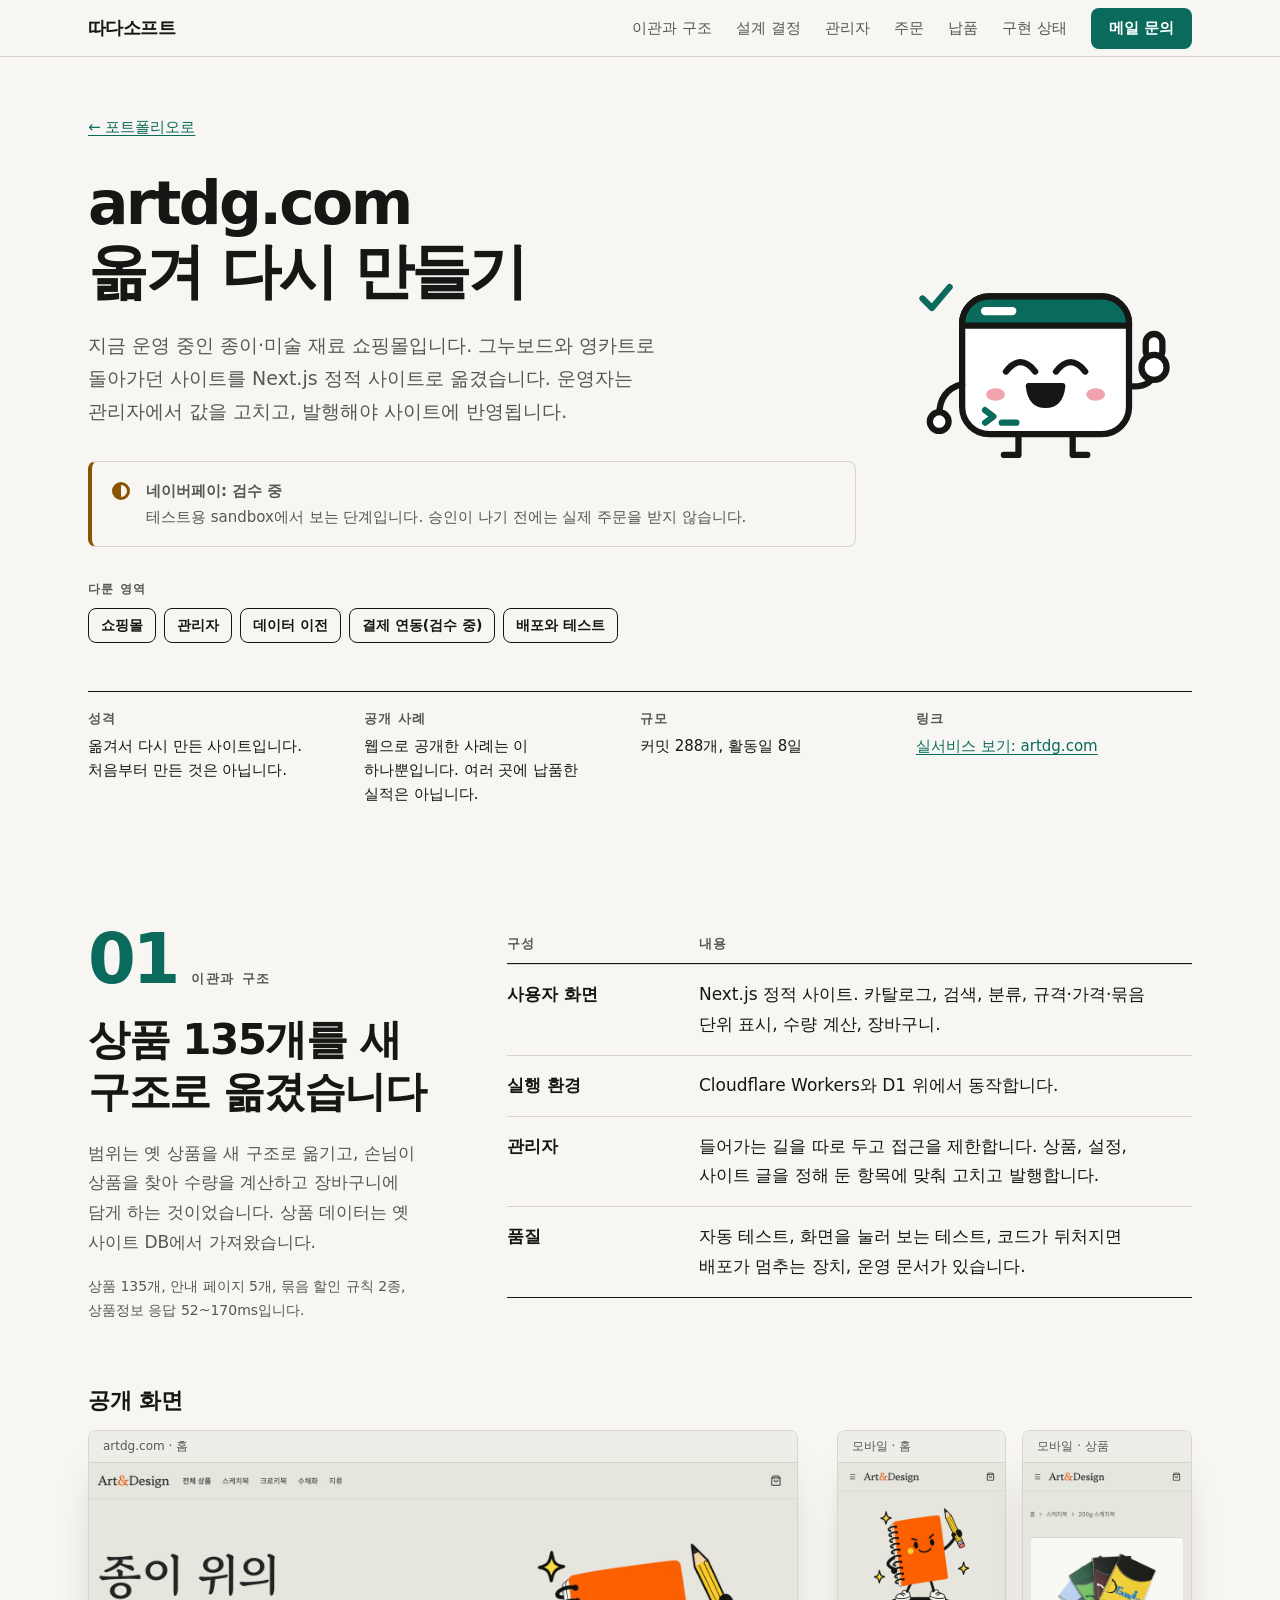
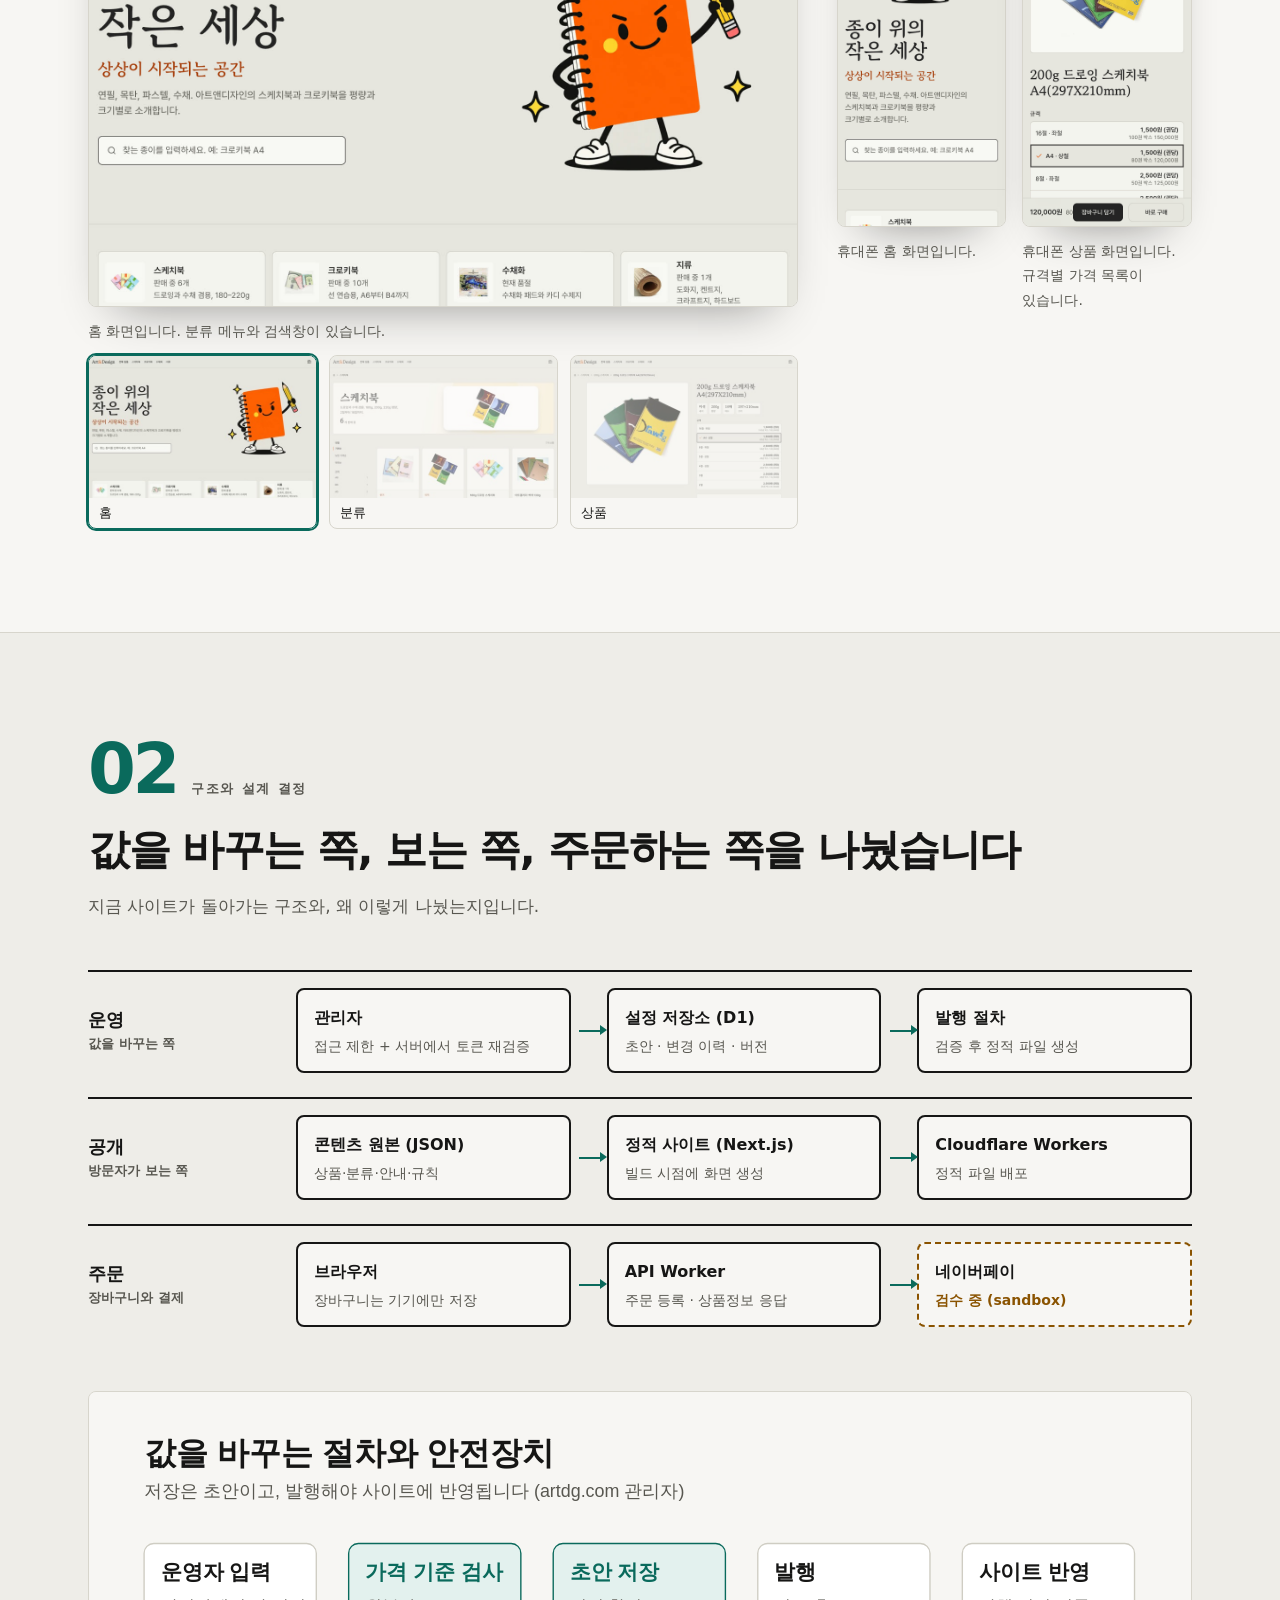
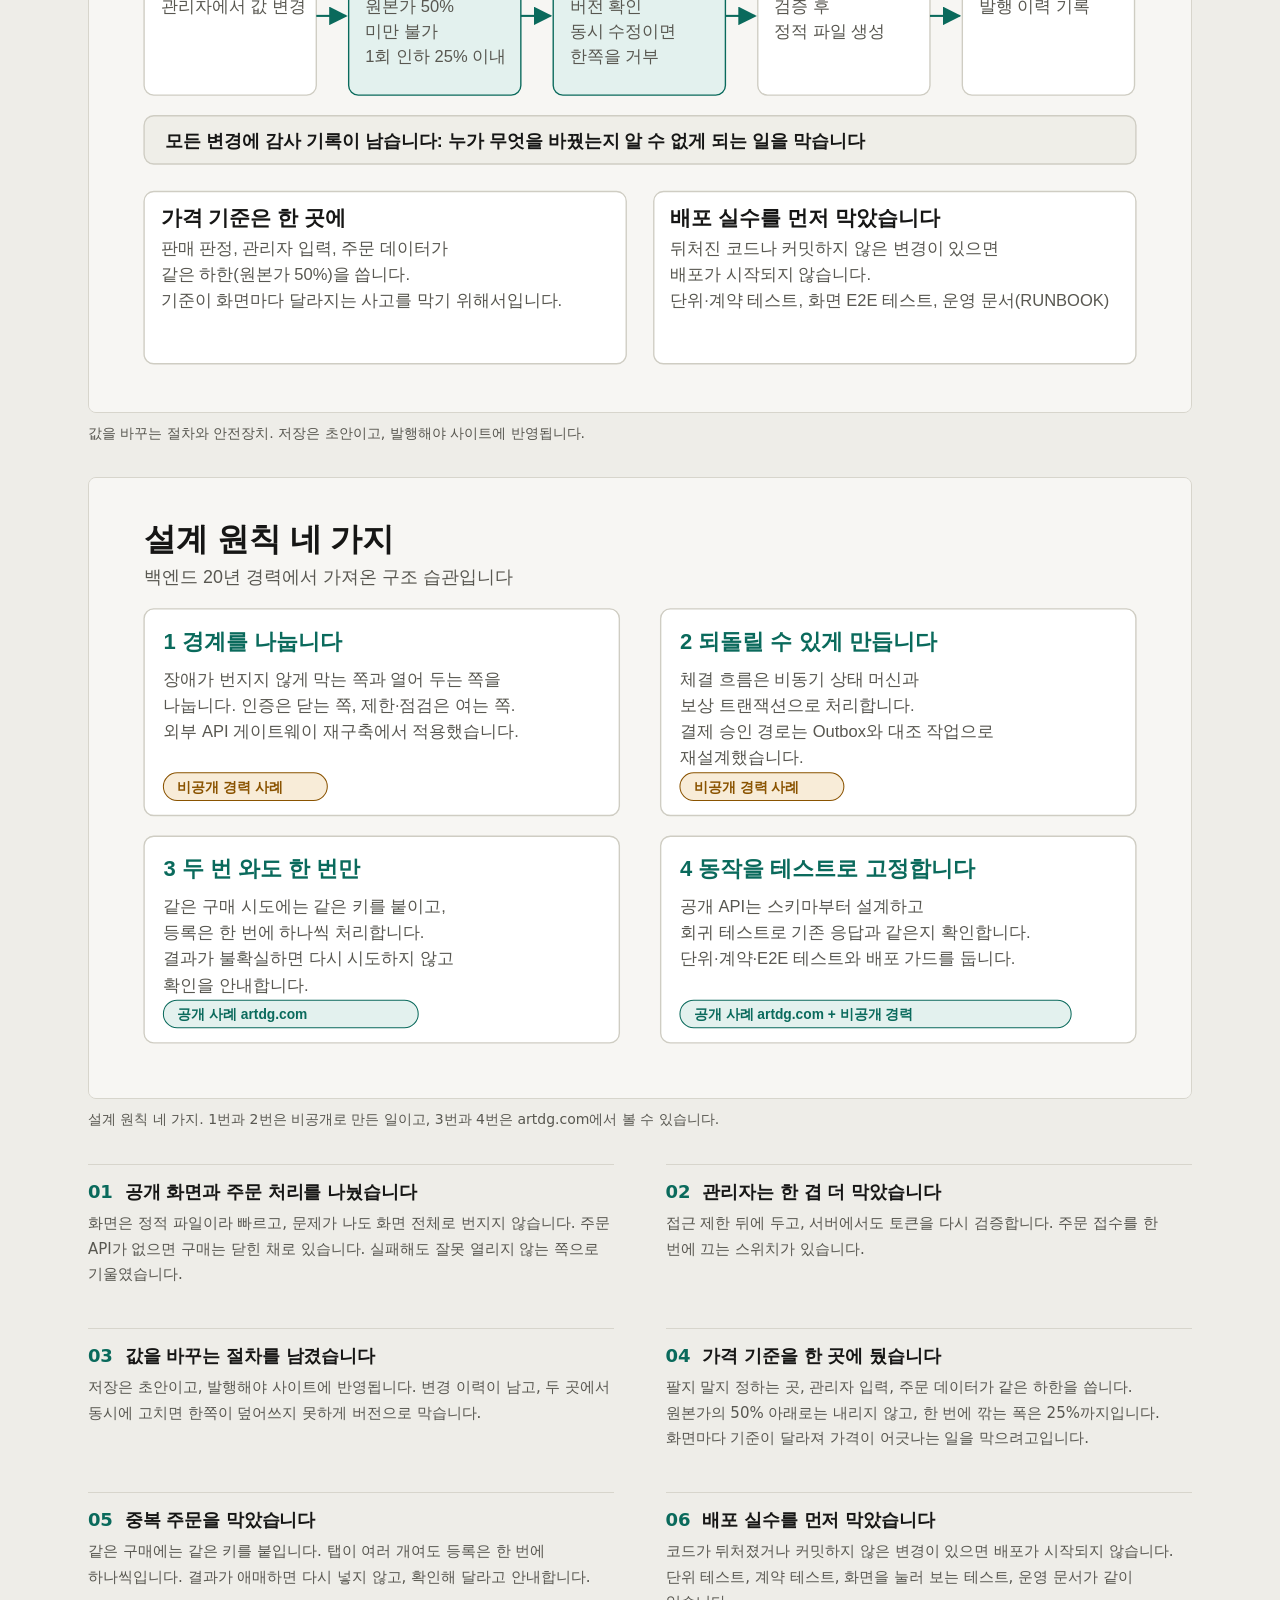
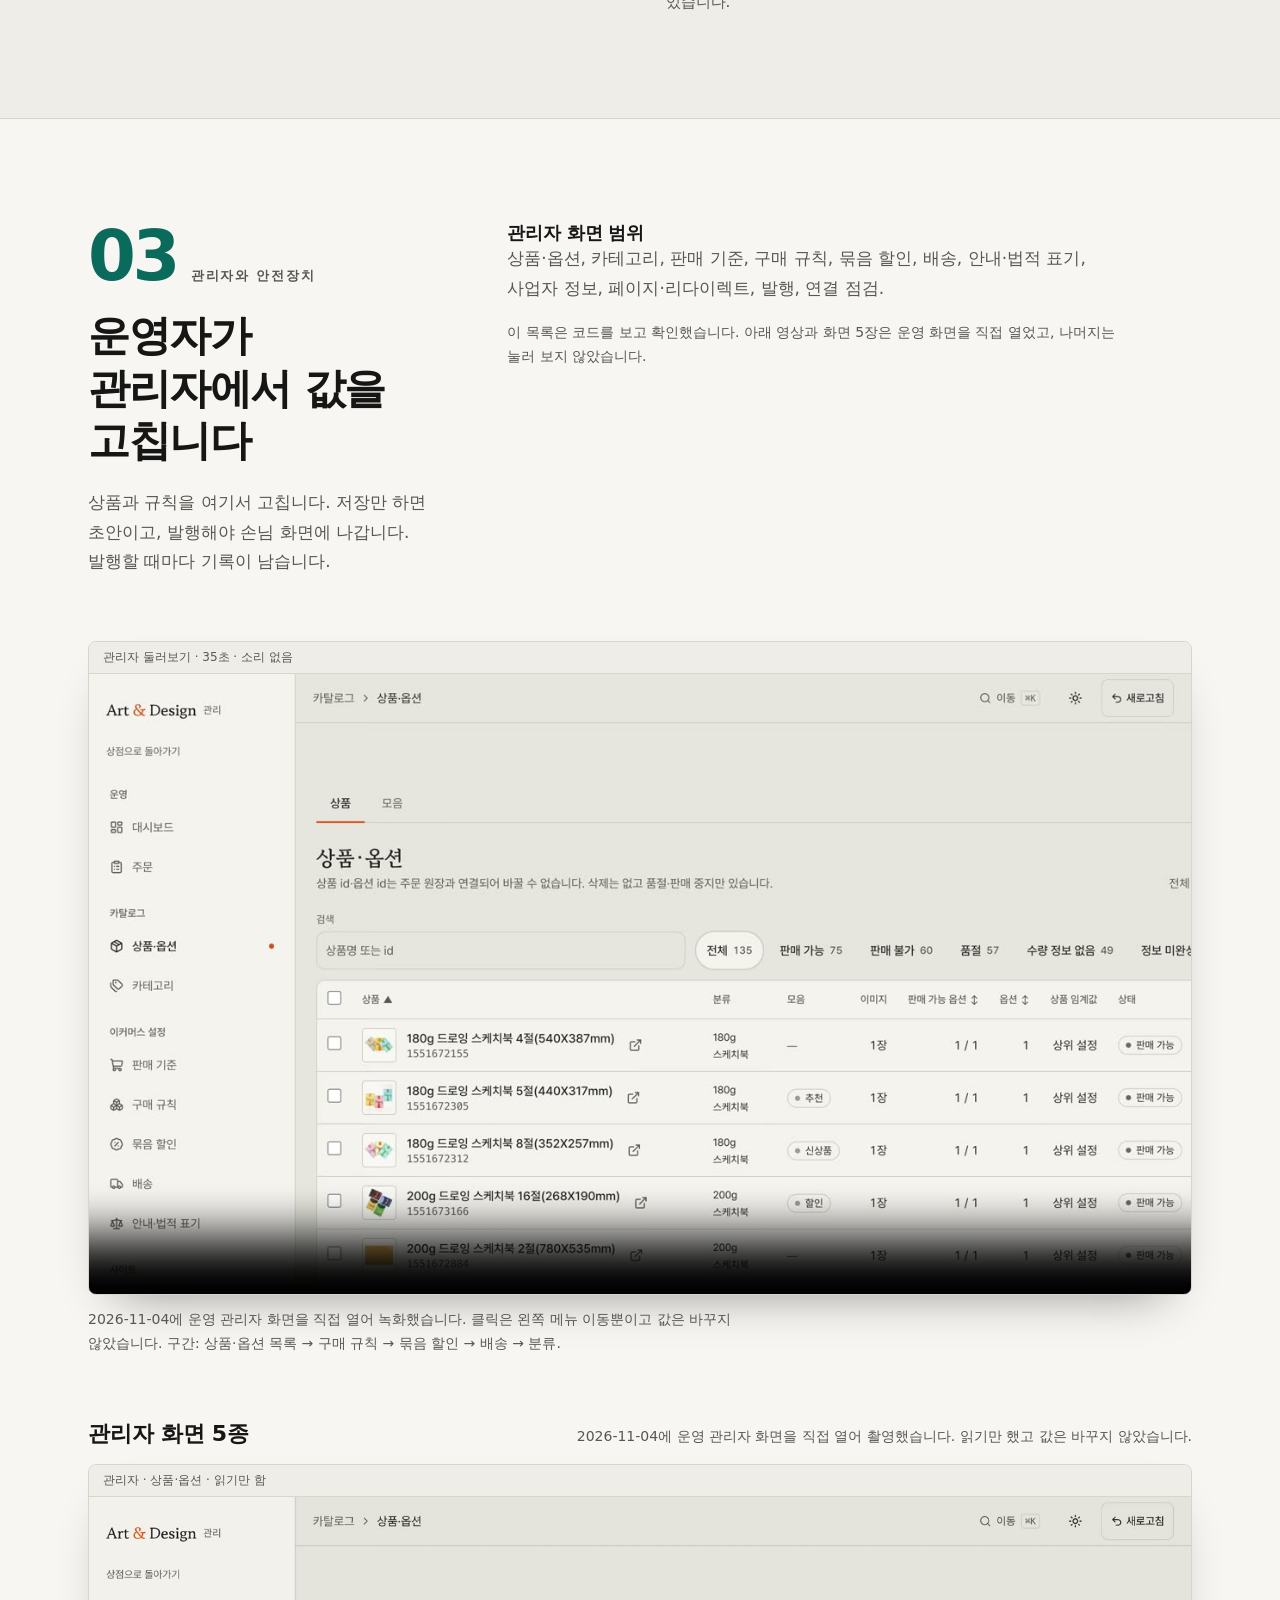
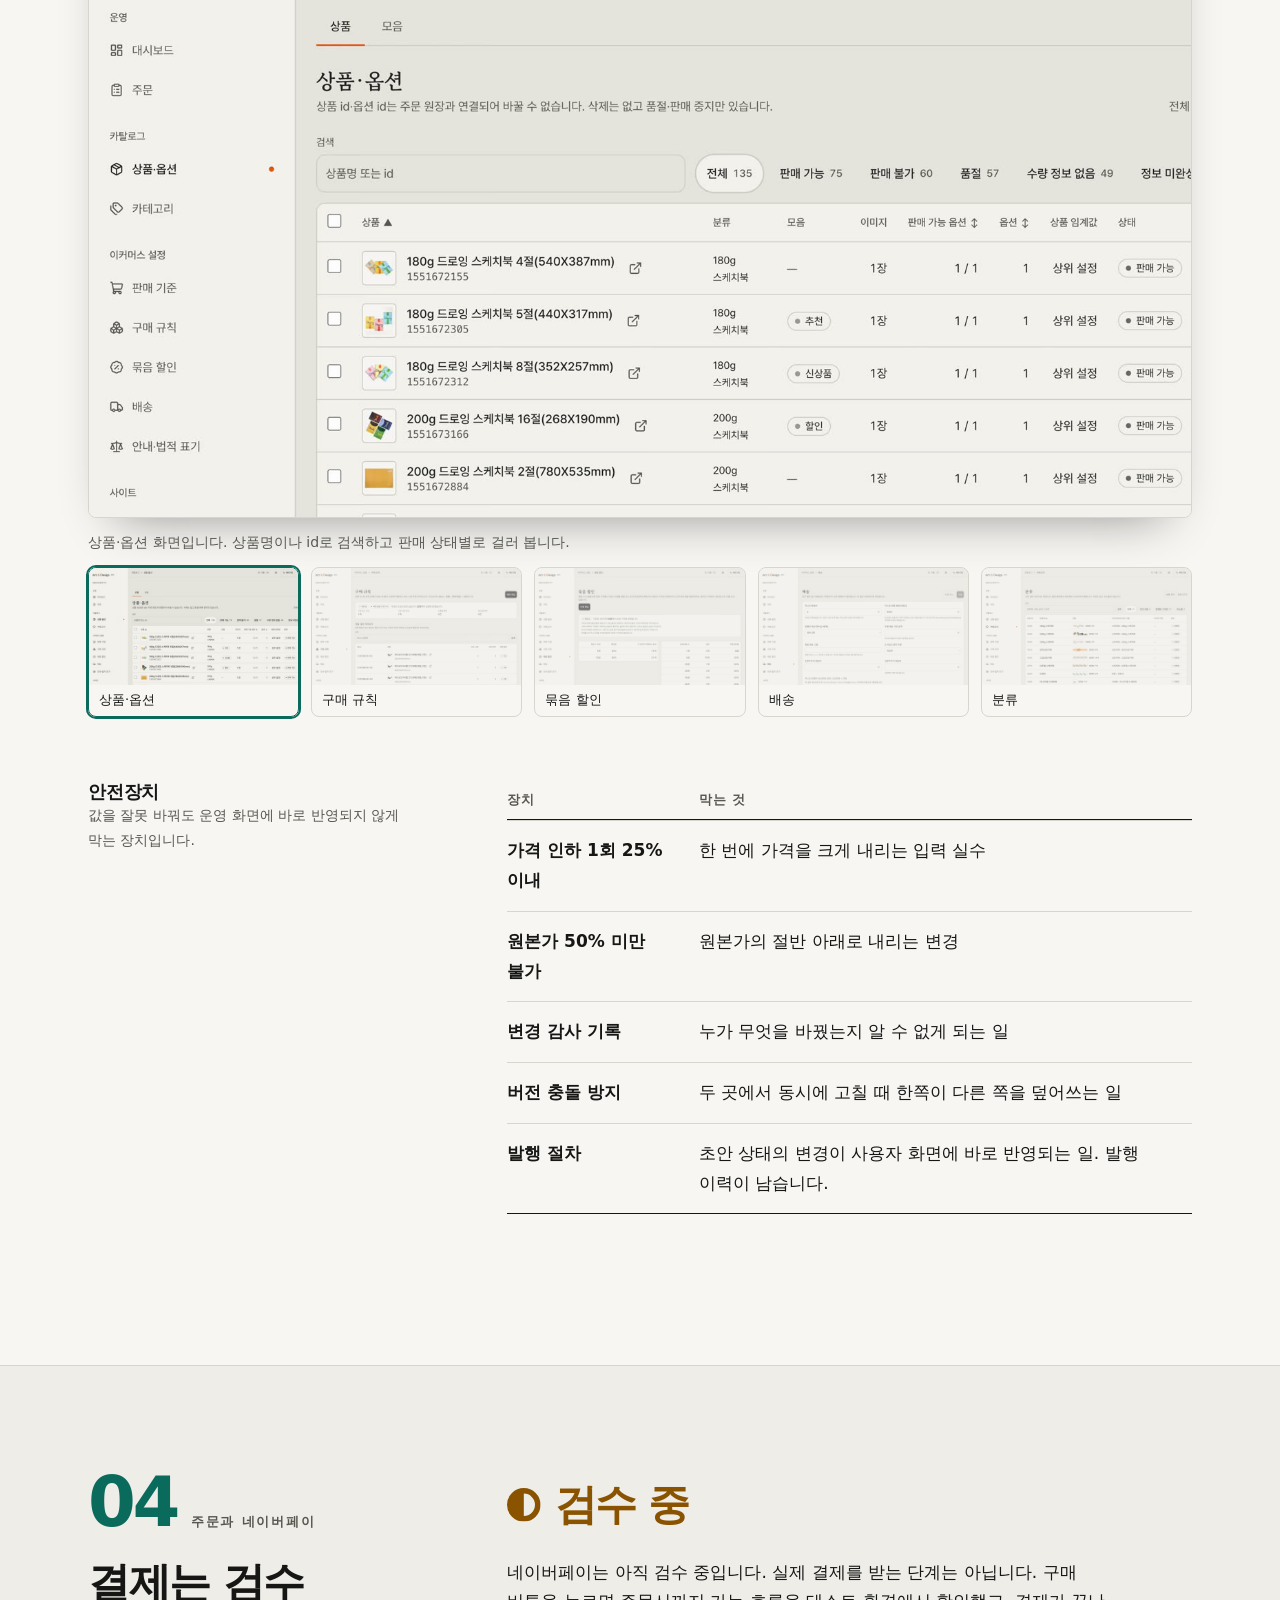
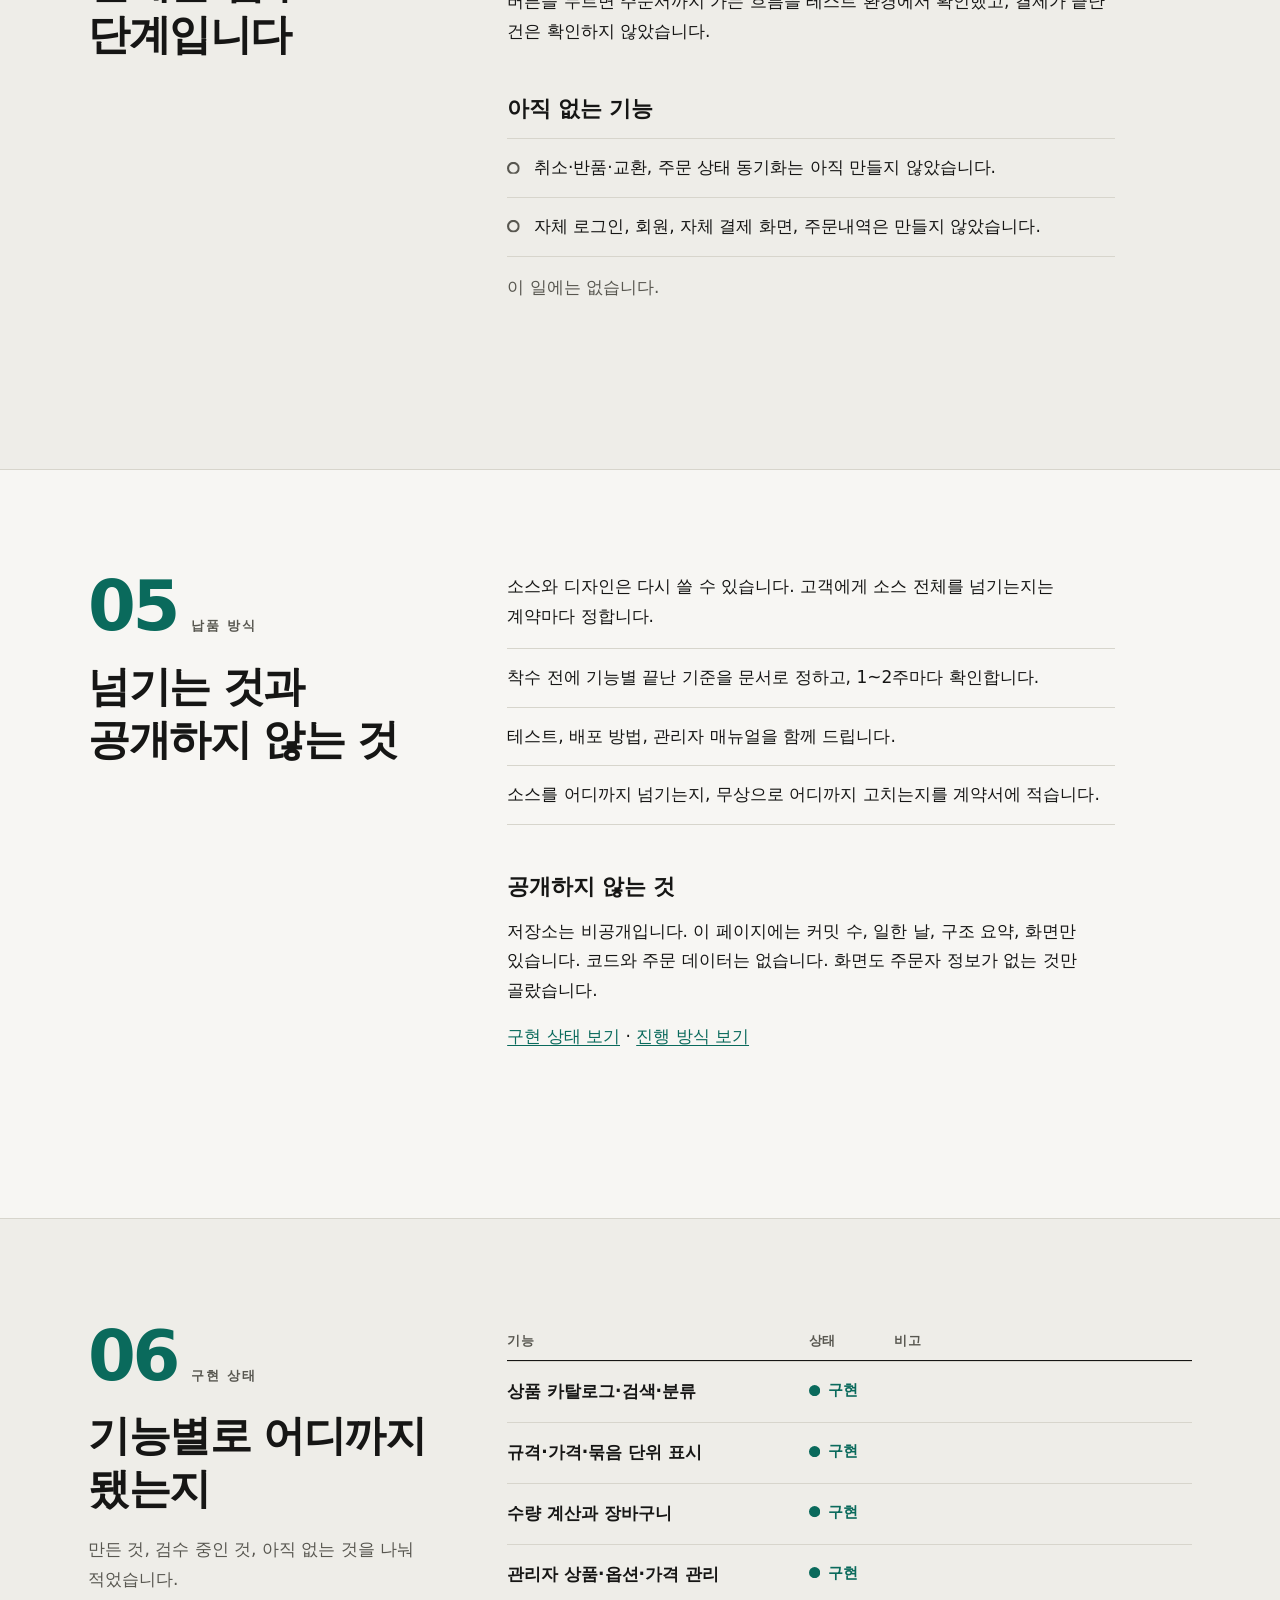
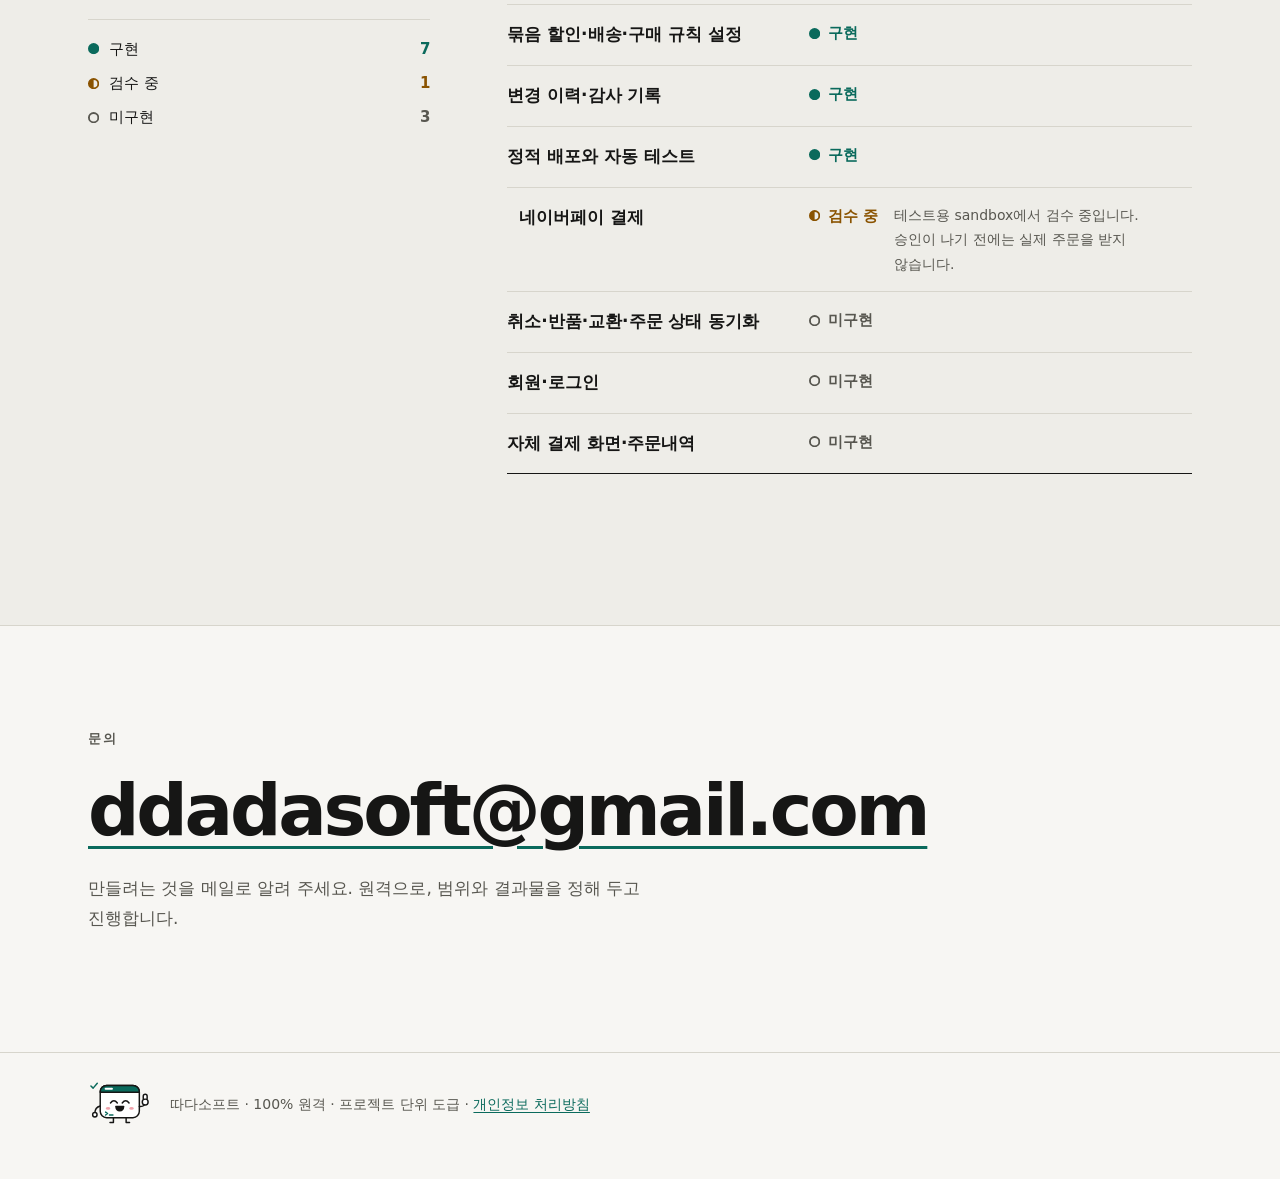
==== commit cabc432d: "포트폴리오 문장을 말로 다듬음" ====
--- a/case-artdg.html
+++ b/case-artdg.html
@@ -3,8 +3,8 @@
 <head>
 <meta charset="utf-8">
 <meta name="viewport" content="width=device-width, initial-scale=1">
-<title>포트폴리오: artdg.com 이관·재구축 | 따다소프트</title>
-<meta name="description" content="artdg.com 사례. 옛 그누보드/영카트 쇼핑몰을 Next.js 정적 사이트와 Cloudflare Workers/D1 위의 관리자 구조로 이관·재구축한 범위, 관리자 화면 영상, 아직 없는 기능을 4장으로 나눠 적었습니다.">
+<title>포트폴리오: artdg.com을 옮겨 다시 만든 일 | 따다소프트</title>
+<meta name="description" content="artdg.com 사례. 그누보드와 영카트 쇼핑몰을 Next.js 정적 사이트와 Cloudflare Workers, D1 관리자로 옮겨 다시 만든 일과, 관리자 화면, 아직 없는 기능입니다.">
 <meta name="color-scheme" content="light dark">
 <link rel="icon" type="image/svg+xml" href="favicon.svg">
 <link rel="stylesheet" href="style.css">
@@ -85,25 +85,25 @@
   <div class="ph">
   <div>
   <p class="crumb"><a href="index.html#proof">← 포트폴리오로</a></p>
-  <h1>artdg.com <span class="nb">이관·재구축</span></h1>
-  <p class="lead">운영 중인 종이·미술 재료 쇼핑몰입니다. 옛 그누보드/영카트 사이트를 Next.js 정적 사이트로 옮기고, 관리자에서 값을 바꿔 발행하는 구조로 다시 만들었습니다.</p>
+  <h1>artdg.com <span class="nb">옮겨 다시 만들기</span></h1>
+  <p class="lead">지금 운영 중인 종이·미술 재료 쇼핑몰입니다. 그누보드와 영카트로 돌아가던 사이트를 Next.js 정적 사이트로 옮겼습니다. 운영자는 관리자에서 값을 고치고, 발행해야 사이트에 반영됩니다.</p>
   <p class="note">
     <svg class="ic" aria-hidden="true"><use href="#i-part"/></svg>
     <span><strong>네이버페이: 검수 중</strong>
-    연동 중(sandbox 검수 단계)입니다. 운영 주문 등록은 승인 전까지 닫혀 있습니다.</span>
+    테스트용 sandbox에서 보는 단계입니다. 승인이 나기 전에는 실제 주문을 받지 않습니다.</span>
   </p>
   <div class="areas">
     <span class="k">다룬 영역</span>
     <ul class="chips">
-      <li>커머스 사이트 구축</li><li>관리자·백오피스</li><li>데이터 이관·재구축</li><li>결제 연동(검수 중)</li><li>운영·배포 자동화와 테스트</li>
+      <li>쇼핑몰</li><li>관리자</li><li>데이터 이전</li><li>결제 연동(검수 중)</li><li>배포와 테스트</li>
     </ul>
   </div>
   </div>
   <svg class="mascot ph-m" role="img" aria-label="따다소프트 마스코트. 눈과 웃는 입이 있는 둥근 터미널 창이 엄지를 들어 올린다." viewBox="0 0 270 220" width="324" height="264"><use href="#m-done"/></svg>
   </div>
   <dl class="facts">
-    <div><dt>성격</dt><dd>이관·재구축. 처음부터 만든 사이트가 아닙니다.</dd></div>
-    <div><dt>공개 사례</dt><dd>웹 사례는 이 1건입니다. 여러 고객사 납품 실적이 아닙니다.</dd></div>
+    <div><dt>성격</dt><dd>옮겨서 다시 만든 사이트입니다. 처음부터 만든 것은 아닙니다.</dd></div>
+    <div><dt>공개 사례</dt><dd>웹으로 공개한 사례는 이 하나뿐입니다. 여러 곳에 납품한 실적은 아닙니다.</dd></div>
     <div><dt>규모</dt><dd>커밋 288개, 활동일 8일</dd></div>
     <div><dt>링크</dt><dd><a href="https://artdg.com/" rel="noopener">실서비스 보기: artdg.com</a></dd></div>
   </dl>
@@ -115,7 +115,7 @@
       <div class="side">
         <div class="label"><b>01</b><span>이관과 구조</span></div>
         <h2>상품 135개를 새 구조로 옮겼습니다</h2>
-        <p>옛 사이트의 상품 데이터를 새 구조로 옮기고, 방문자가 상품을 찾고 수량을 계산해 장바구니에 담을 수 있게 하는 것이 범위였습니다. 상품 데이터는 옛 사이트 DB에서 가져왔습니다.</p>
+        <p>범위는 옛 상품을 새 구조로 옮기고, 손님이 상품을 찾아 수량을 계산하고 장바구니에 담게 하는 것이었습니다. 상품 데이터는 옛 사이트 DB에서 가져왔습니다.</p>
         <p class="small">상품 135개, 안내 페이지 5개, 묶음 할인 규칙 2종, 상품정보 응답 52~170ms입니다.</p>
       </div>
       <table class="kv">
@@ -124,8 +124,8 @@
         <tbody>
           <tr><th scope="row">사용자 화면</th><td>Next.js 정적 사이트. 카탈로그, 검색, 분류, 규격·가격·묶음 단위 표시, 수량 계산, 장바구니.</td></tr>
           <tr><th scope="row">실행 환경</th><td>Cloudflare Workers와 D1 위에서 동작합니다.</td></tr>
-          <tr><th scope="row">관리자</th><td>접근 제한이 걸린 별도 경로에서 상품·설정·사이트 콘텐츠를 스키마 기반으로 편집하고 발행합니다.</td></tr>
-          <tr><th scope="row">품질</th><td>자동 테스트, E2E 테스트, 배포 가드, 운영 문서(RUNBOOK)가 있습니다.</td></tr>
+          <tr><th scope="row">관리자</th><td>들어가는 길을 따로 두고 접근을 제한합니다. 상품, 설정, 사이트 글을 정해 둔 항목에 맞춰 고치고 발행합니다.</td></tr>
+          <tr><th scope="row">품질</th><td>자동 테스트, 화면을 눌러 보는 테스트, 코드가 뒤처지면 배포가 멈추는 장치, 운영 문서가 있습니다.</td></tr>
         </tbody>
       </table>
     </div>
@@ -174,7 +174,7 @@
   <div class="wrap">
     <div class="label"><b>02</b><span>구조와 설계 결정</span></div>
     <h2>값을 바꾸는 쪽, 보는 쪽, 주문하는 쪽을 나눴습니다</h2>
-    <p class="arch-lead">아래는 artdg.com이 실제로 돌아가는 구조와, 그렇게 정한 이유입니다.</p>
+    <p class="arch-lead">지금 사이트가 돌아가는 구조와, 왜 이렇게 나눴는지입니다.</p>
 
     <div class="lanes" role="group" aria-label="artdg.com 시스템 구조">
       <div class="lane">
@@ -188,13 +188,13 @@
       <div class="lane">
         <h3>공개 <small>방문자가 보는 쪽</small></h3>
         <ol class="chain">
-          <li><b>콘텐츠 정본 (JSON)</b><span>상품·분류·안내·규칙</span></li>
+          <li><b>콘텐츠 원본 (JSON)</b><span>상품·분류·안내·규칙</span></li>
           <li><b>정적 사이트 (Next.js)</b><span>빌드 시점에 화면 생성</span></li>
           <li><b>Cloudflare Workers</b><span>정적 파일 배포</span></li>
         </ol>
       </div>
       <div class="lane">
-        <h3>주문 <small>별도로 분리된 쪽</small></h3>
+        <h3>주문 <small>장바구니와 결제</small></h3>
         <ol class="chain">
           <li><b>브라우저</b><span>장바구니는 기기에만 저장</span></li>
           <li><b>API Worker</b><span>주문 등록 · 상품정보 응답</span></li>
@@ -209,13 +209,13 @@
     </figure>
     <figure class="arch-fig">
       <img src="media/arch-principles.svg" width="1600" height="900" loading="lazy" alt="설계 원칙 네 가지: 경계를 나눕니다, 되돌릴 수 있게 만듭니다, 두 번 와도 한 번만, 동작을 테스트로 고정합니다.">
-      <figcaption class="small">설계 원칙 네 가지. 1·2번은 비공개 경력 사례이고 3·4번은 artdg.com에서 확인할 수 있습니다.</figcaption>
+      <figcaption class="small">설계 원칙 네 가지. 1번과 2번은 비공개로 만든 일이고, 3번과 4번은 artdg.com에서 볼 수 있습니다.</figcaption>
     </figure>
 
     <ol class="decisions">
       <li>
         <h3>공개 화면과 주문 처리를 나눴습니다</h3>
-        <p>화면은 정적 파일이라 빠르고 장애 범위가 좁습니다. 주문 API가 없으면 구매는 닫힌 상태로 유지됩니다. 실패해도 잘못 열리지 않는 쪽으로 기울였습니다.</p>
+        <p>화면은 정적 파일이라 빠르고, 문제가 나도 화면 전체로 번지지 않습니다. 주문 API가 없으면 구매는 닫힌 채로 있습니다. 실패해도 잘못 열리지 않는 쪽으로 기울였습니다.</p>
       </li>
       <li>
         <h3>관리자는 한 겹 더 막았습니다</h3>
@@ -227,15 +227,15 @@
       </li>
       <li>
         <h3>가격 기준을 한 곳에 뒀습니다</h3>
-        <p>판매 판정, 관리자 입력, 주문 데이터가 같은 하한(원본가 50%)을 씁니다. 인하는 1회 25% 이내입니다. 기준이 화면마다 달라지는 사고를 막기 위해서입니다.</p>
+        <p>팔지 말지 정하는 곳, 관리자 입력, 주문 데이터가 같은 하한을 씁니다. 원본가의 50% 아래로는 내리지 않고, 한 번에 깎는 폭은 25%까지입니다. 화면마다 기준이 달라져 가격이 어긋나는 일을 막으려고입니다.</p>
       </li>
       <li>
         <h3>중복 주문을 막았습니다</h3>
-        <p>같은 구매 시도에는 같은 키를 붙이고, 탭이 여러 개여도 등록을 한 번에 하나씩 처리합니다. 결과가 불확실하면 다시 시도하지 않고 확인을 안내합니다.</p>
+        <p>같은 구매에는 같은 키를 붙입니다. 탭이 여러 개여도 등록은 한 번에 하나씩입니다. 결과가 애매하면 다시 넣지 않고, 확인해 달라고 안내합니다.</p>
       </li>
       <li>
         <h3>배포 실수를 먼저 막았습니다</h3>
-        <p>뒤처진 코드나 커밋하지 않은 변경이 있으면 배포가 시작되지 않습니다. 단위·계약 테스트와 화면 E2E 테스트, 운영 문서가 함께 있습니다.</p>
+        <p>코드가 뒤처졌거나 커밋하지 않은 변경이 있으면 배포가 시작되지 않습니다. 단위 테스트, 계약 테스트, 화면을 눌러 보는 테스트, 운영 문서가 같이 있습니다.</p>
       </li>
     </ol>
   </div>
@@ -246,13 +246,13 @@
     <div class="split">
       <div class="side">
         <div class="label"><b>03</b><span>관리자와 안전장치</span></div>
-        <h2>운영자가 관리자에서 값을 바꿉니다</h2>
-        <p>운영자는 관리자에서 값을 바꿉니다. 설정 변경은 초안을 거쳐 발행해야 사용자 화면에 반영되고, 발행 이력이 남습니다.</p>
+        <h2>운영자가 관리자에서 값을 고칩니다</h2>
+        <p>상품과 규칙을 여기서 고칩니다. 저장만 하면 초안이고, 발행해야 손님 화면에 나갑니다. 발행할 때마다 기록이 남습니다.</p>
       </div>
       <div>
         <h3>관리자 화면 범위</h3>
         <p class="muted t">상품·옵션, 카테고리, 판매 기준, 구매 규칙, 묶음 할인, 배송, 안내·법적 표기, 사업자 정보, 페이지·리다이렉트, 발행, 연결 점검.</p>
-        <p class="small t">이 목록은 코드 기준으로 확인한 것입니다. 목록 중 아래 영상과 화면 5종 외에는 운영 화면을 직접 눌러 확인한 것이 아닙니다.</p>
+        <p class="small t">이 목록은 코드를 보고 확인했습니다. 아래 영상과 화면 5장은 운영 화면을 직접 열었고, 나머지는 눌러 보지 않았습니다.</p>
       </div>
     </div>
 
@@ -288,7 +288,7 @@
         </figure>
         <figure>
           <div class="frame"><div class="bar">관리자 · 묶음 할인 · 읽기만 함</div><a href="media/admin-bundle-discount.jpg" target="_blank" rel="noopener"><img src="media/admin-bundle-discount.jpg" width="1600" height="900" alt="관리자 묶음 할인 화면. 묶음 수별 할인율 표와 실제 적용 결과 표가 나란히 있다." loading="lazy"></a></div>
-          <figcaption>묶음 할인 화면입니다. 묶음 수가 많을수록 권당 가격을 더 깎는 단계를 정하고 적용 결과를 옆 표로 봅니다.</figcaption>
+          <figcaption>묶음 할인 화면입니다. 많이 살수록 개당 가격이 내려가는 단계를 정하고, 옆 표에서 적용 결과를 봅니다.</figcaption>
         </figure>
         <figure>
           <div class="frame"><div class="bar">관리자 · 배송 · 읽기만 함</div><a href="media/admin-shipping.jpg" target="_blank" rel="noopener"><img src="media/admin-shipping.jpg" width="1600" height="900" alt="관리자 배송 화면. 박스당 배송비와 무료 배송 기준 금액 등을 입력하는 양식이 보인다." loading="lazy"></a></div>
@@ -337,13 +337,13 @@
       </div>
       <div>
         <p class="state"><svg class="ic" aria-hidden="true"><use href="#i-part"/></svg><strong>검수 중</strong></p>
-        <p class="t">네이버페이는 연동 중(sandbox 검수 단계)입니다. 실결제 운영 단계가 아닙니다. 구매 버튼에서 주문서 화면으로 이어지는 흐름을 검수용 환경에서 확인하는 단계이고, 실제 결제 완료는 확인하지 않았습니다.</p>
+        <p class="t">네이버페이는 아직 검수 중입니다. 실제 결제를 받는 단계는 아닙니다. 구매 버튼을 누르면 주문서까지 가는 흐름을 테스트 환경에서 확인했고, 결제가 끝난 건은 확인하지 않았습니다.</p>
         <h3 class="sub">아직 없는 기능</h3>
         <ul class="checks">
           <li class="no"><svg class="ic none" aria-hidden="true"><use href="#i-none"/></svg>취소·반품·교환, 주문 상태 동기화는 아직 만들지 않았습니다.</li>
           <li class="no"><svg class="ic none" aria-hidden="true"><use href="#i-none"/></svg>자체 로그인, 회원, 자체 결제 화면, 주문내역은 만들지 않았습니다.</li>
         </ul>
-        <p class="muted">이 사례에는 포함되어 있지 않습니다.</p>
+        <p class="muted">이 일에는 없습니다.</p>
       </div>
     </div>
   </div>
@@ -354,17 +354,17 @@
     <div class="split">
       <div class="side">
         <div class="label"><b>05</b><span>납품 방식</span></div>
-        <h2>인도하는 것과 공개하지 않는 것</h2>
+        <h2>넘기는 것과 공개하지 않는 것</h2>
       </div>
       <div>
-        <p class="t">소스와 디자인의 재사용 권리를 보유하고 있습니다. 고객에게 소스 전체 소유권을 넘기는 계약인지는 건마다 따로 정합니다.</p>
+        <p class="t">소스와 디자인은 다시 쓸 수 있습니다. 고객에게 소스 전체를 넘기는지는 계약마다 정합니다.</p>
         <ul class="checks">
-          <li>기능별 완료 기준을 착수 전에 문서로 정하고, 1~2주 단위로 검수합니다.</li>
-          <li>테스트·배포·관리자 매뉴얼을 함께 인도합니다.</li>
-          <li>소스 인수인계 범위와 무상 하자보수 범위를 계약서에 명시합니다.</li>
+          <li>착수 전에 기능별 끝난 기준을 문서로 정하고, 1~2주마다 확인합니다.</li>
+          <li>테스트, 배포 방법, 관리자 매뉴얼을 함께 드립니다.</li>
+          <li>소스를 어디까지 넘기는지, 무상으로 어디까지 고치는지를 계약서에 적습니다.</li>
         </ul>
         <h3 class="sub">공개하지 않는 것</h3>
-        <p class="t">저장소는 비공개입니다. 이 페이지에는 커밋 수, 활동일, 구조 요약과 화면 캡처만 실었고 코드, 주문·운영 데이터는 싣지 않았습니다. 화면은 주문자 정보가 없는 것만 골랐습니다.</p>
+        <p class="t">저장소는 비공개입니다. 이 페이지에는 커밋 수, 일한 날, 구조 요약, 화면만 있습니다. 코드와 주문 데이터는 없습니다. 화면도 주문자 정보가 없는 것만 골랐습니다.</p>
         <p><a href="#state">구현 상태 보기</a> · <a href="index.html#process">진행 방식 보기</a></p>
       </div>
     </div>
@@ -376,8 +376,8 @@
     <div class="split">
       <div class="side">
         <div class="label"><b>06</b><span>구현 상태</span></div>
-        <h2>포트폴리오 artdg의 구현 상태</h2>
-        <p>구현한 것, 검수 중인 것, 만들지 않은 것을 기능별로 적었습니다.</p>
+        <h2>기능별로 어디까지 됐는지</h2>
+        <p>만든 것, 검수 중인 것, 아직 없는 것을 나눠 적었습니다.</p>
         <div class="legend">
           <span class="done"><svg class="ic" aria-hidden="true"><use href="#i-done"/></svg><span class="fg">구현</span><b>7</b></span>
           <span class="part"><svg class="ic" aria-hidden="true"><use href="#i-part"/></svg><span class="fg">검수 중</span><b>1</b></span>
@@ -397,7 +397,7 @@
         <tr><th scope="row">묶음 할인·배송·구매 규칙 설정</th><td class="st done"><svg class="ic" aria-hidden="true"><use href="#i-done"/></svg>구현</td><td class="nt"></td></tr>
         <tr><th scope="row">변경 이력·감사 기록</th><td class="st done"><svg class="ic" aria-hidden="true"><use href="#i-done"/></svg>구현</td><td class="nt"></td></tr>
         <tr><th scope="row">정적 배포와 자동 테스트</th><td class="st done"><svg class="ic" aria-hidden="true"><use href="#i-done"/></svg>구현</td><td class="nt"></td></tr>
-        <tr class="hl"><th scope="row">네이버페이 결제</th><td class="st part"><svg class="ic" aria-hidden="true"><use href="#i-part"/></svg>검수 중</td><td class="nt">sandbox 검수 단계입니다. 운영 주문 등록은 승인 전까지 닫혀 있습니다.</td></tr>
+        <tr class="hl"><th scope="row">네이버페이 결제</th><td class="st part"><svg class="ic" aria-hidden="true"><use href="#i-part"/></svg>검수 중</td><td class="nt">테스트용 sandbox에서 검수 중입니다. 승인이 나기 전에는 실제 주문을 받지 않습니다.</td></tr>
         <tr><th scope="row">취소·반품·교환·주문 상태 동기화</th><td class="st none"><svg class="ic" aria-hidden="true"><use href="#i-none"/></svg>미구현</td><td class="nt"></td></tr>
         <tr><th scope="row">회원·로그인</th><td class="st none"><svg class="ic" aria-hidden="true"><use href="#i-none"/></svg>미구현</td><td class="nt"></td></tr>
         <tr><th scope="row">자체 결제 화면·주문내역</th><td class="st none"><svg class="ic" aria-hidden="true"><use href="#i-none"/></svg>미구현</td><td class="nt"></td></tr>
@@ -411,7 +411,7 @@
   <div class="wrap">
     <div class="label"><span>문의</span></div>
     <a class="mail-big" href="mailto:ddadasoft@gmail.com">ddadasoft@gmail.com</a>
-    <p class="t muted">프로젝트 개요를 메일로 보내 주세요. 100% 원격, 프로젝트 단위 도급으로 진행합니다.</p>
+    <p class="t muted">만들려는 것을 메일로 알려 주세요. 원격으로, 범위와 결과물을 정해 두고 진행합니다.</p>
   </div>
 </section>
 
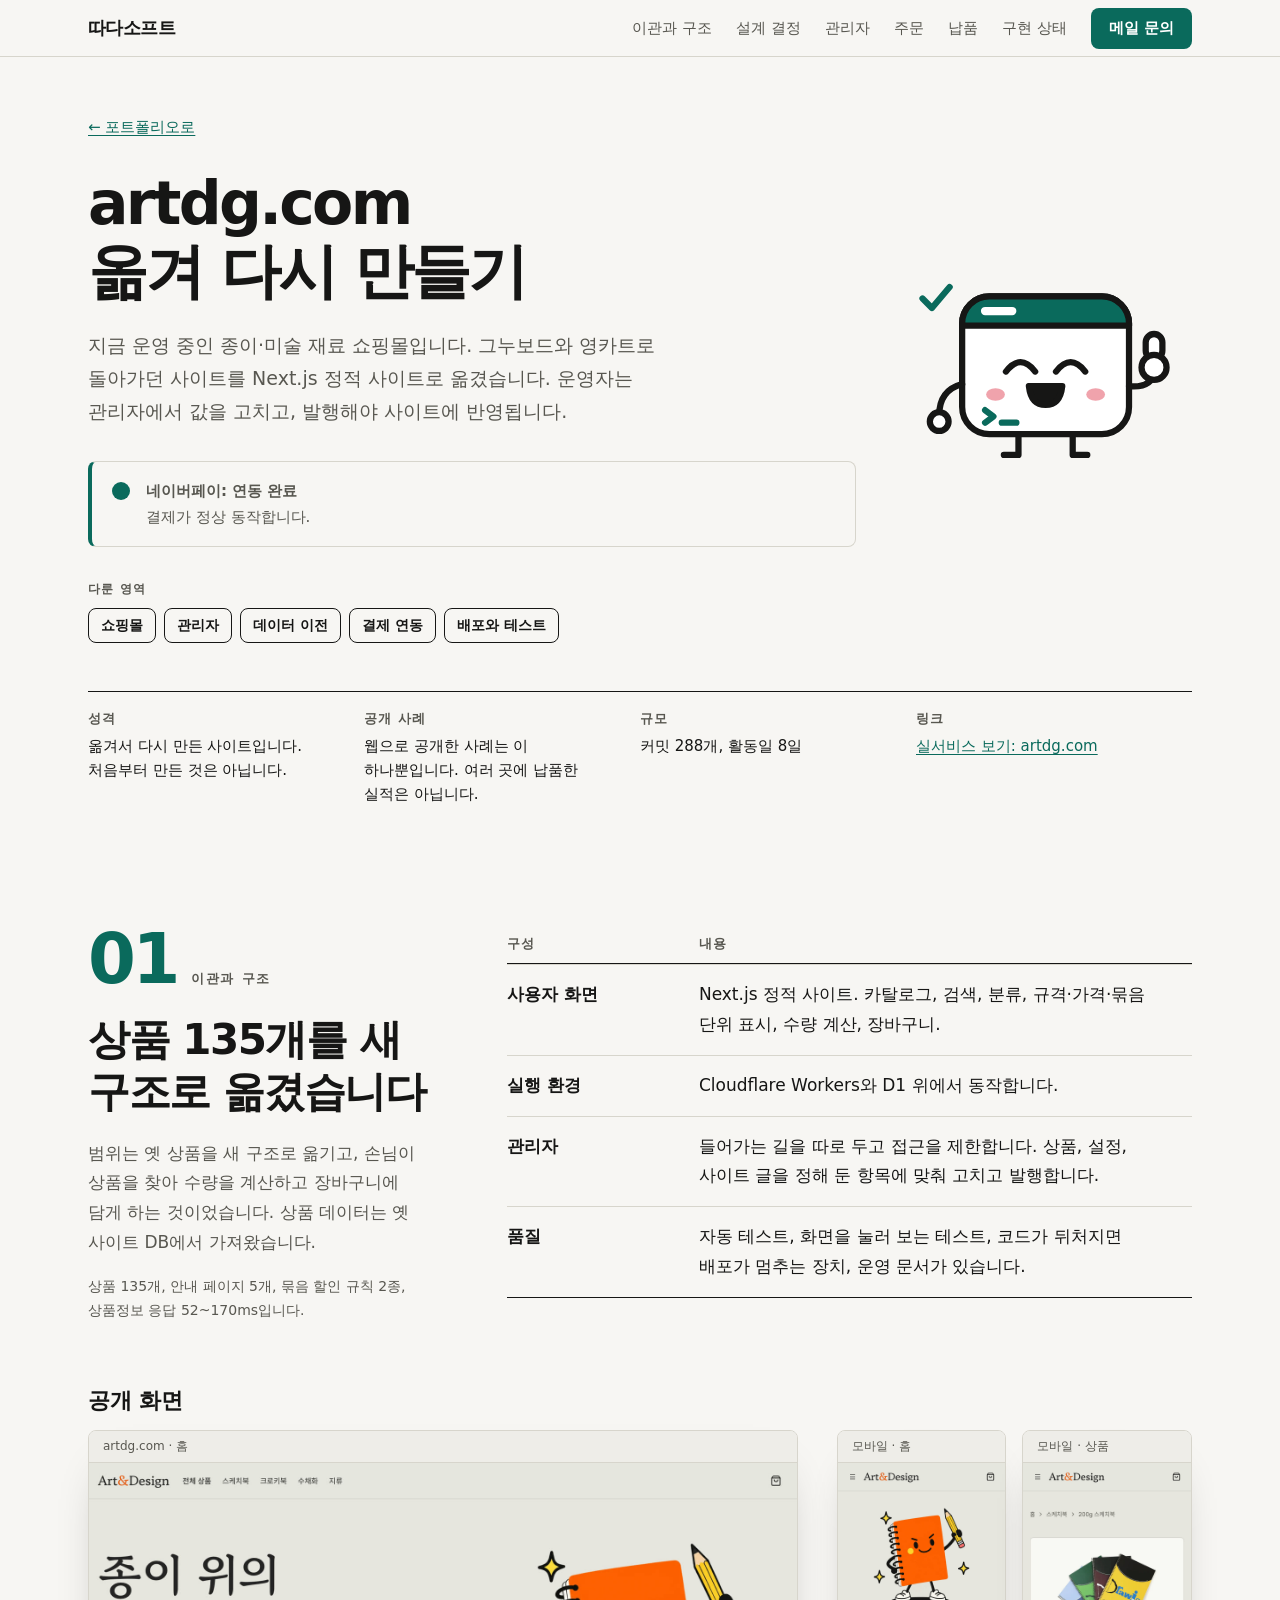
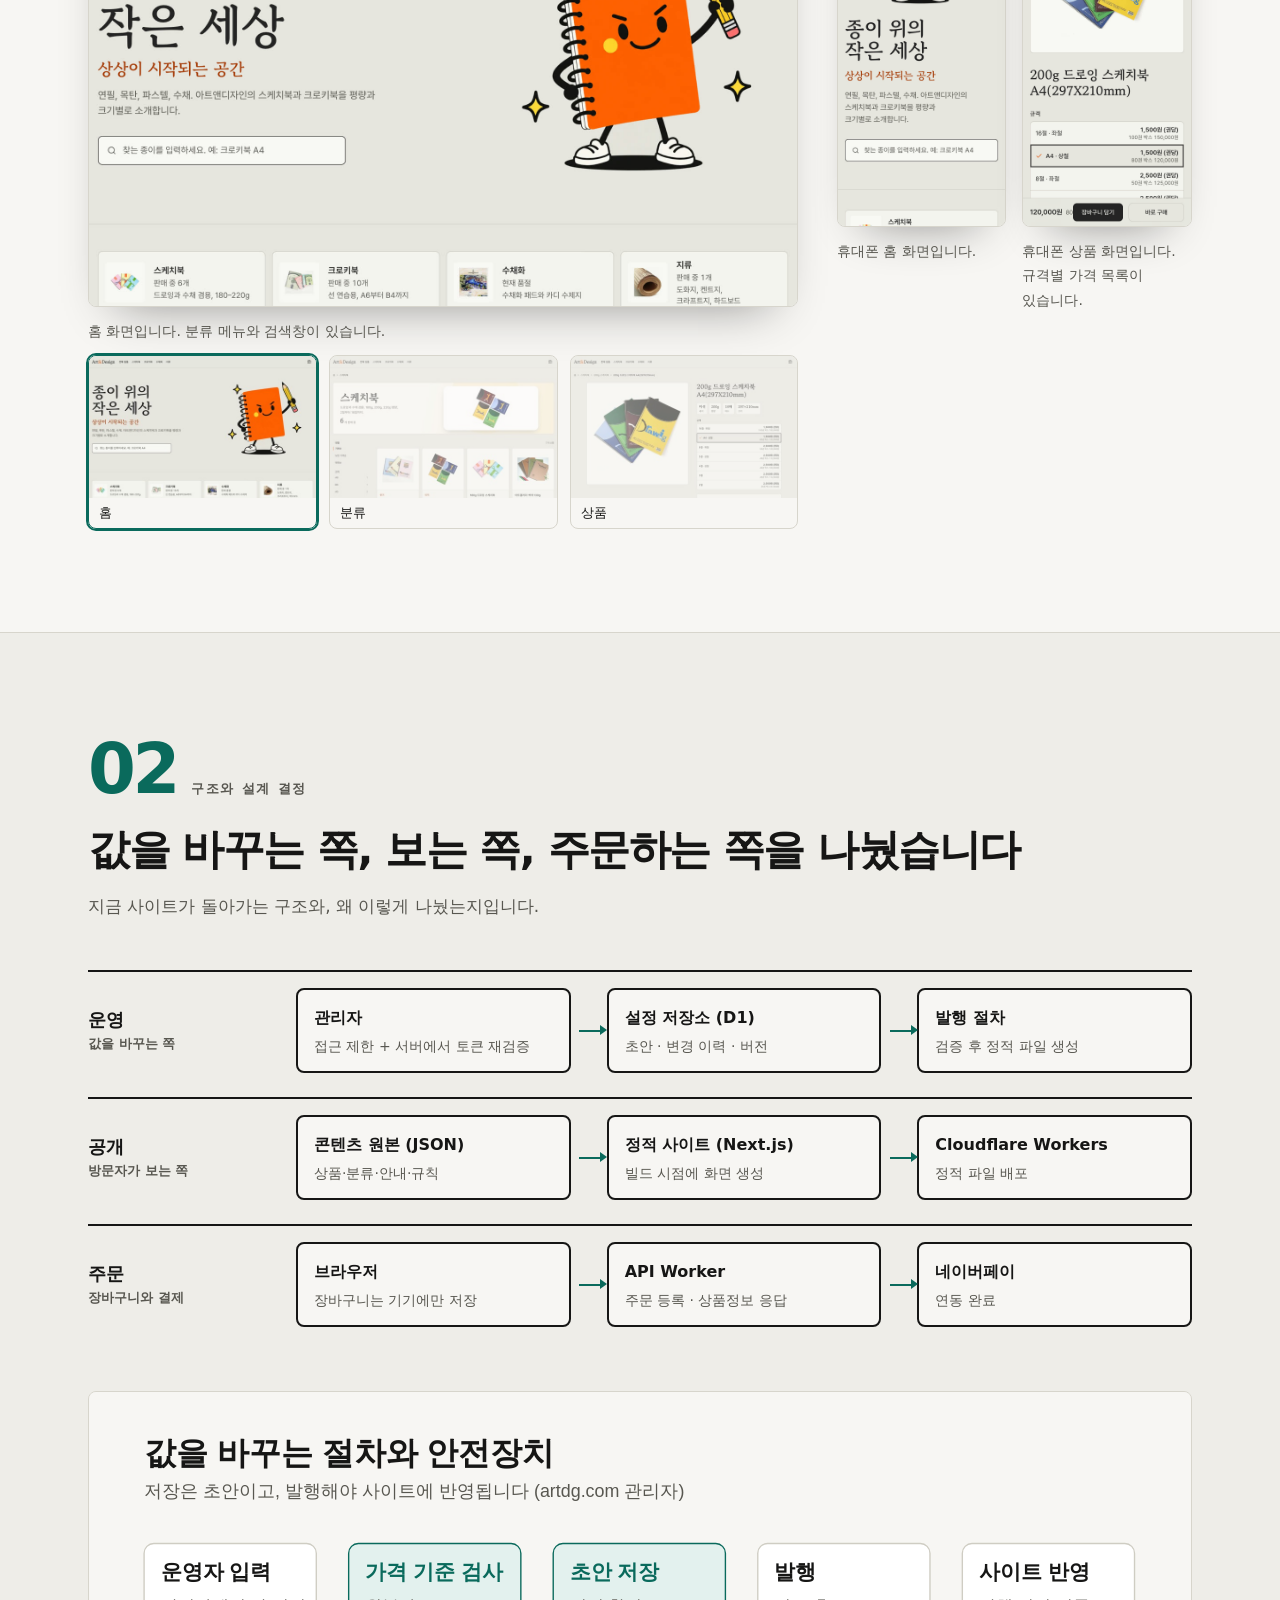
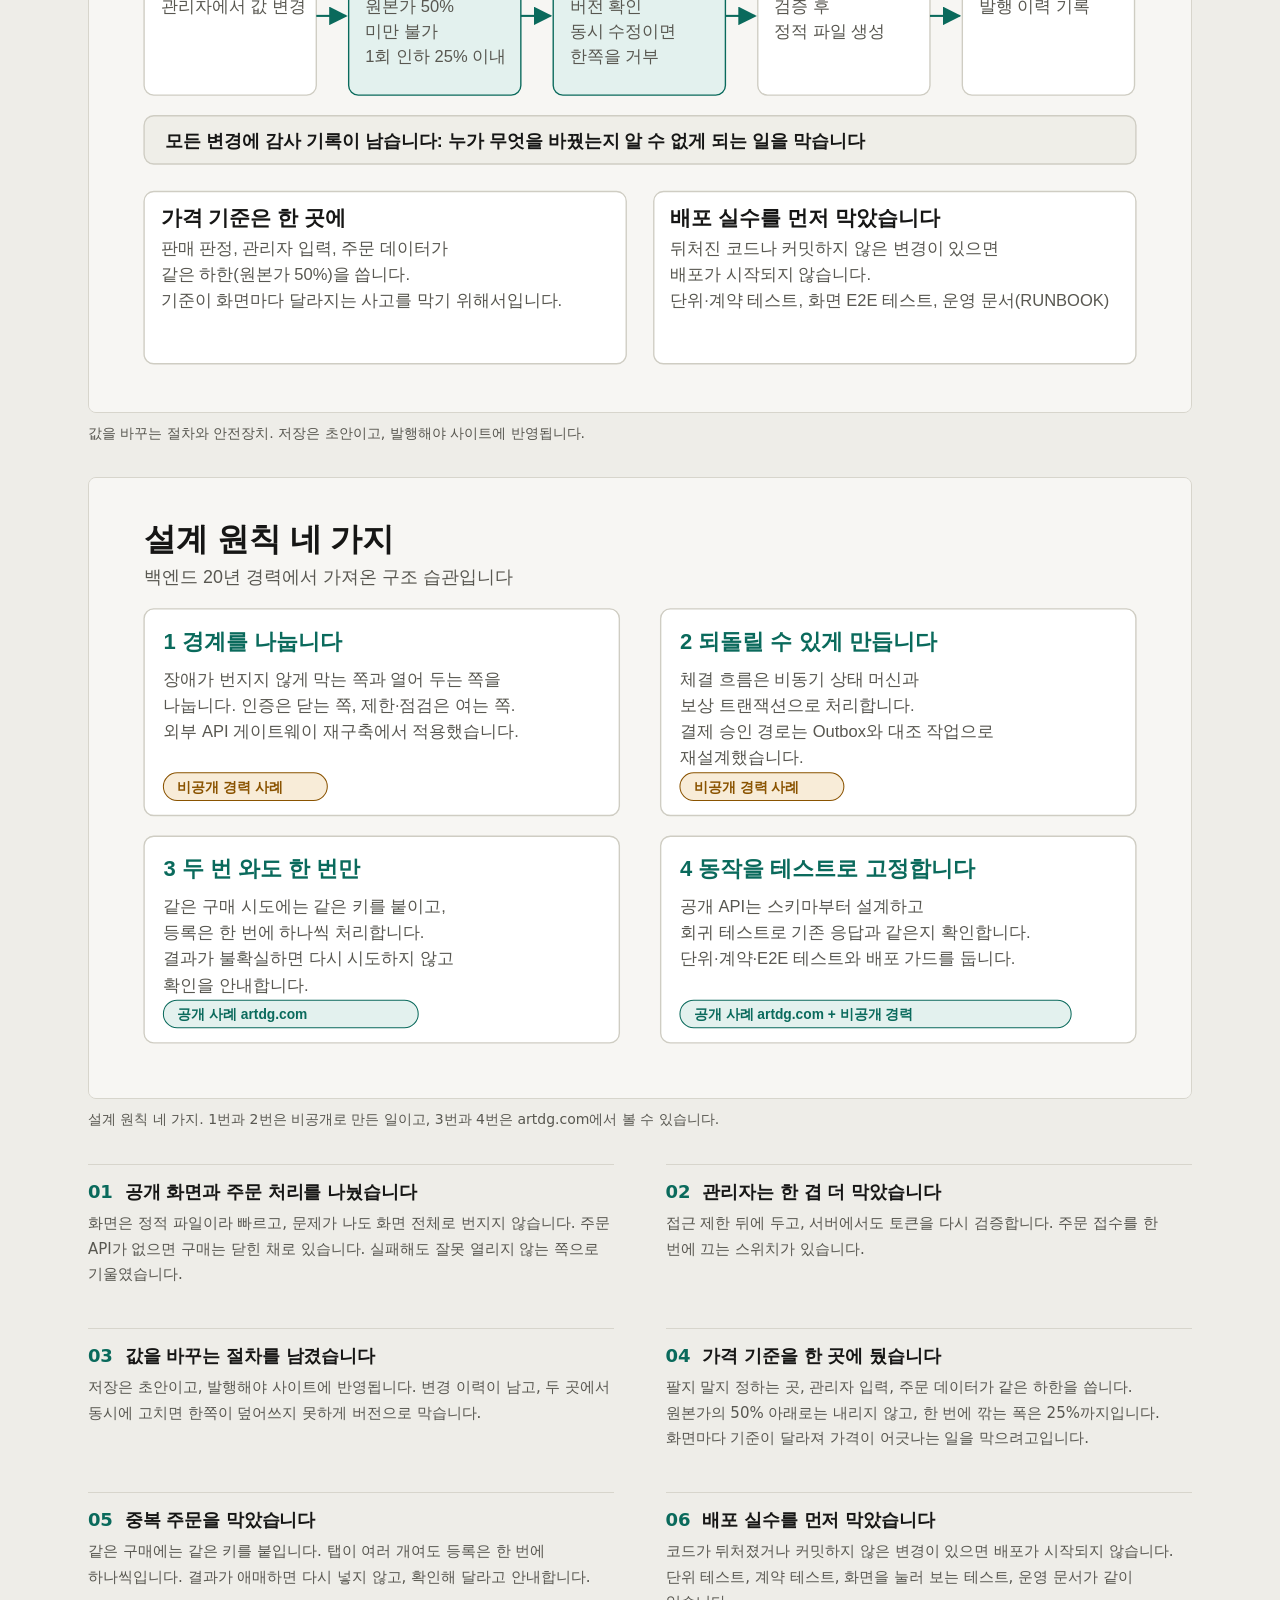
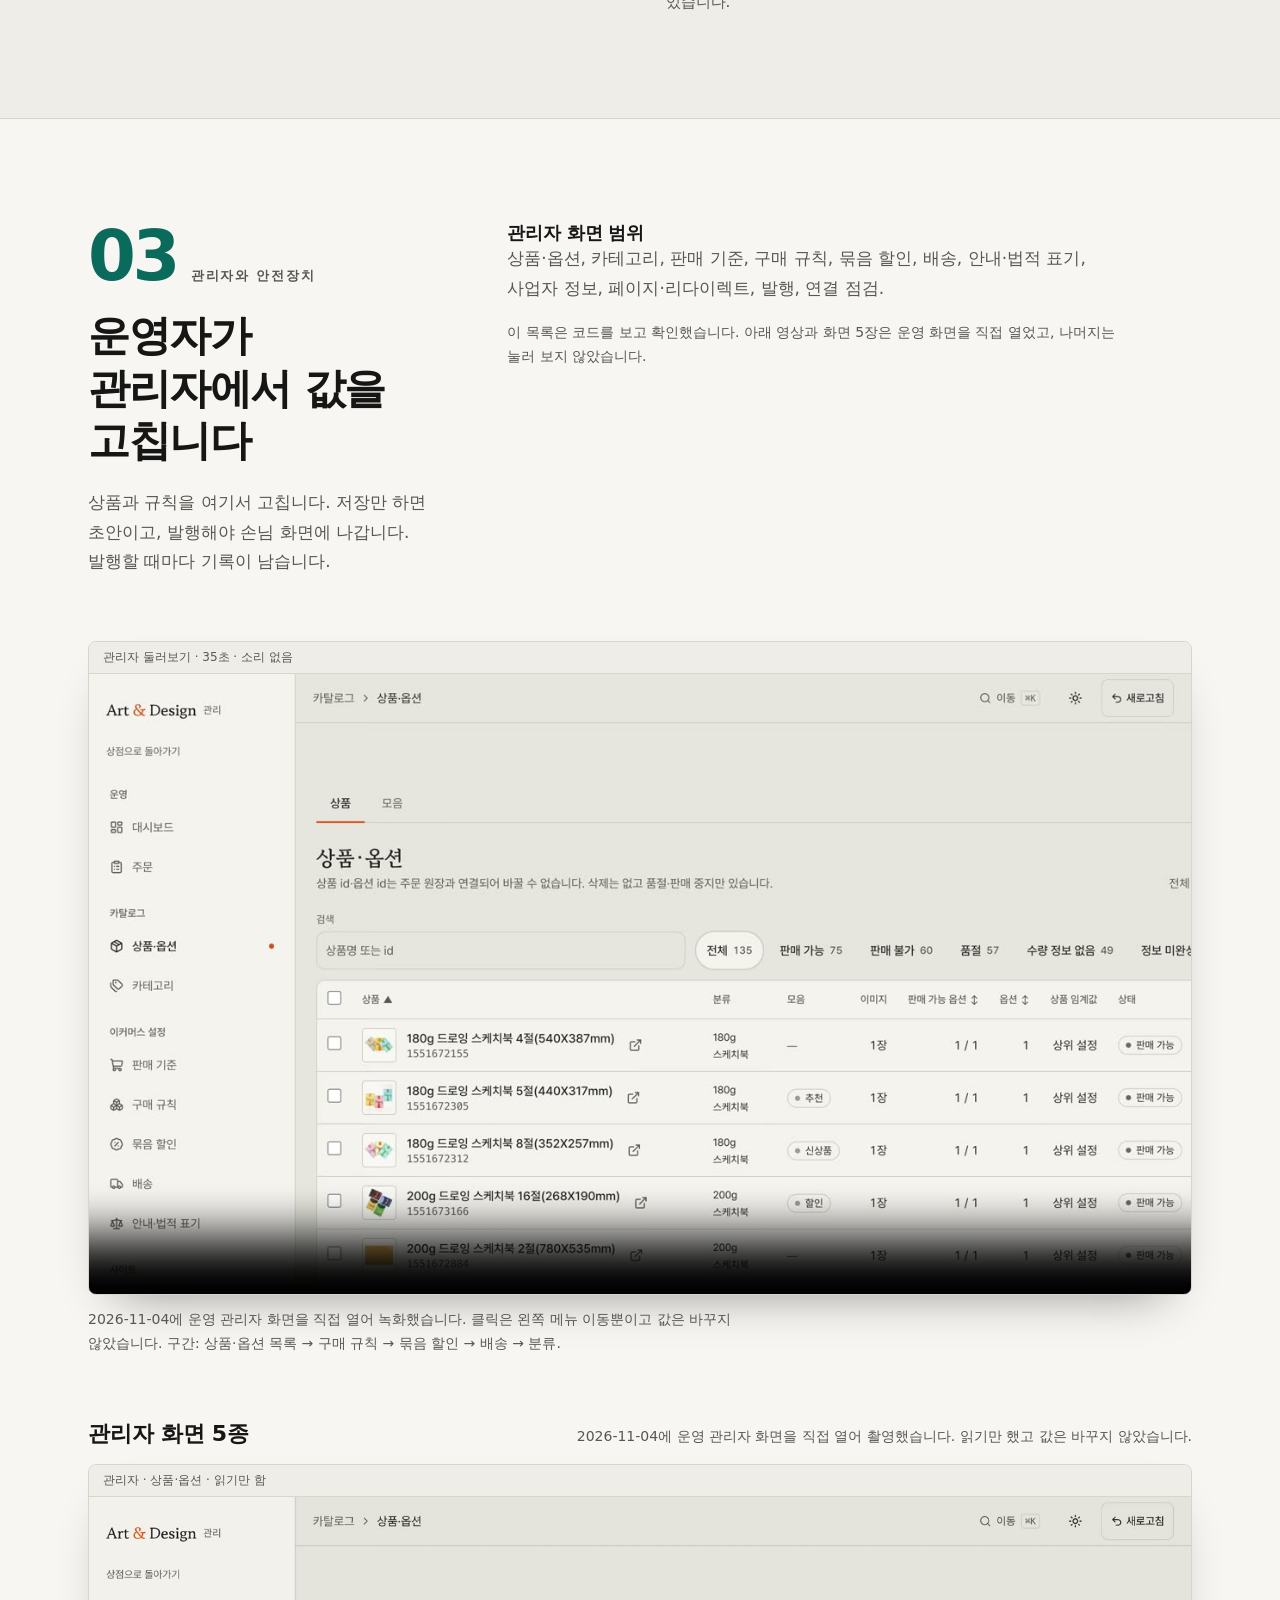
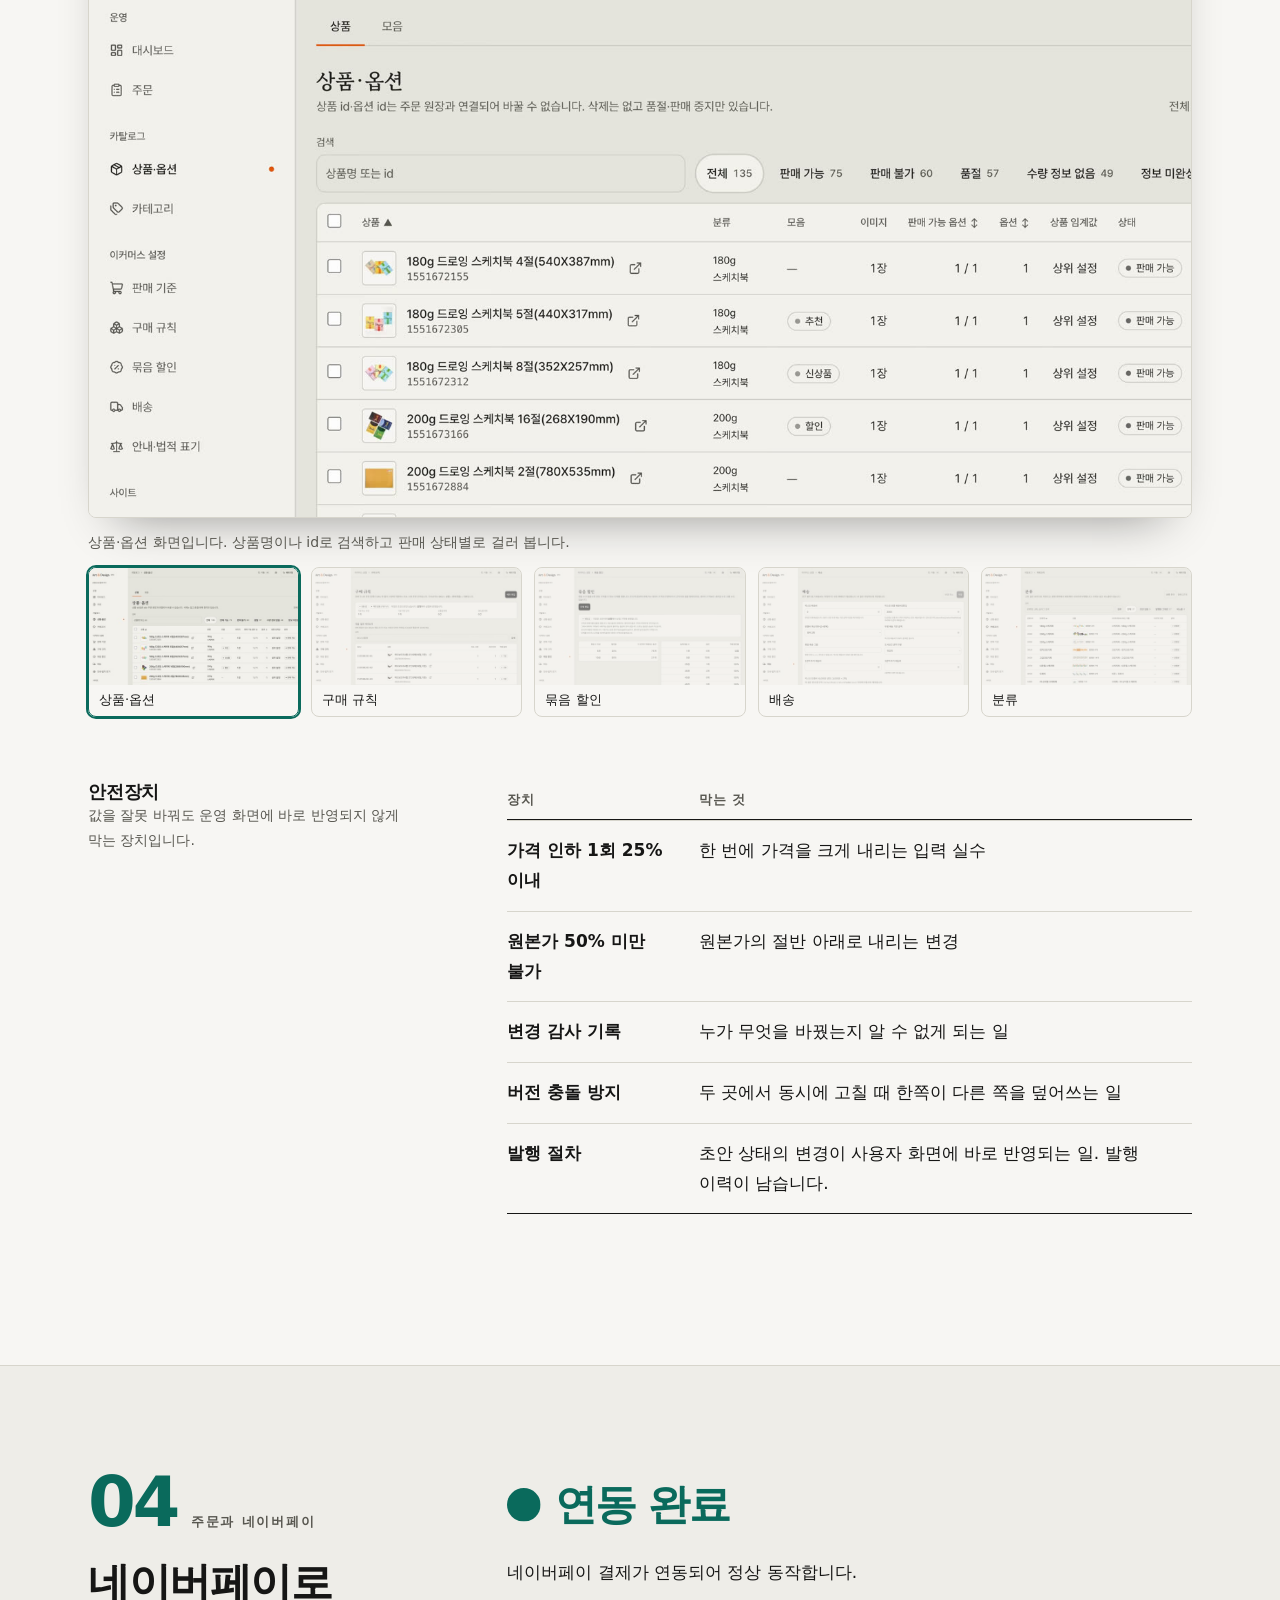
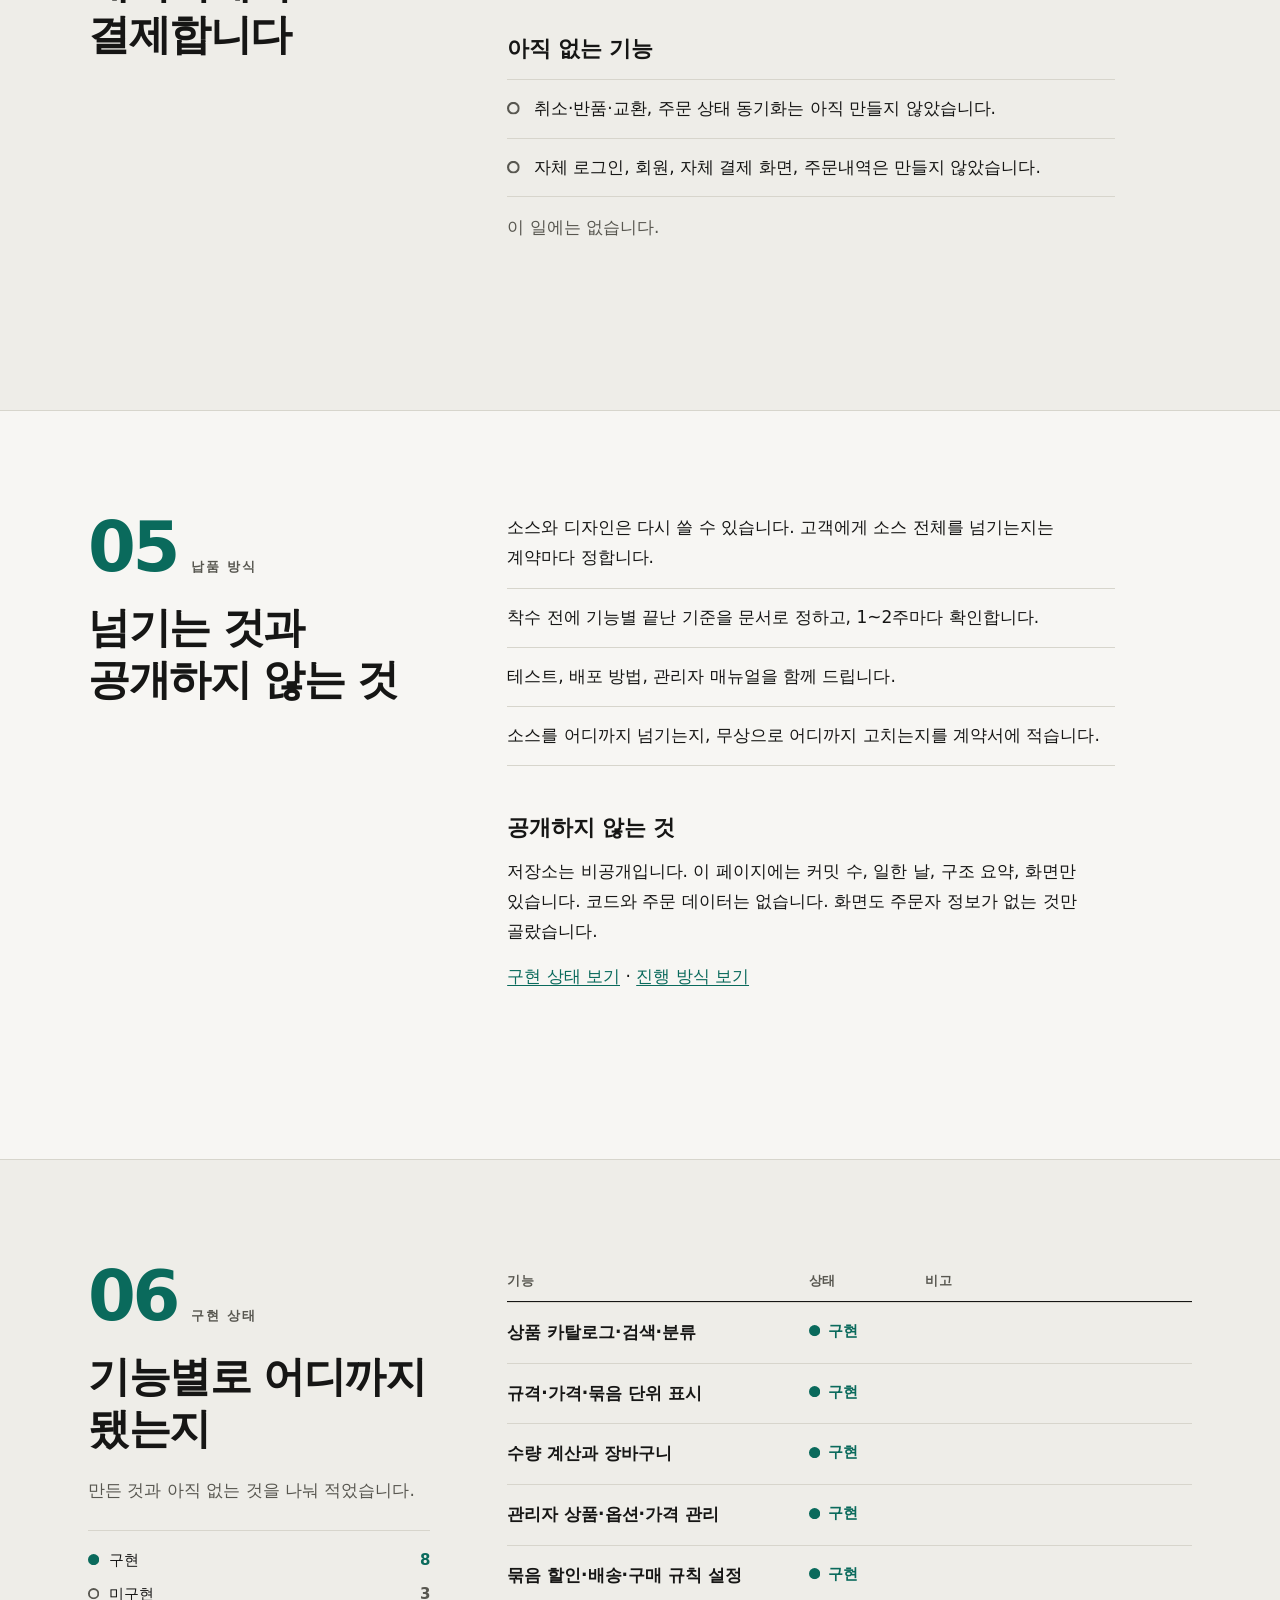
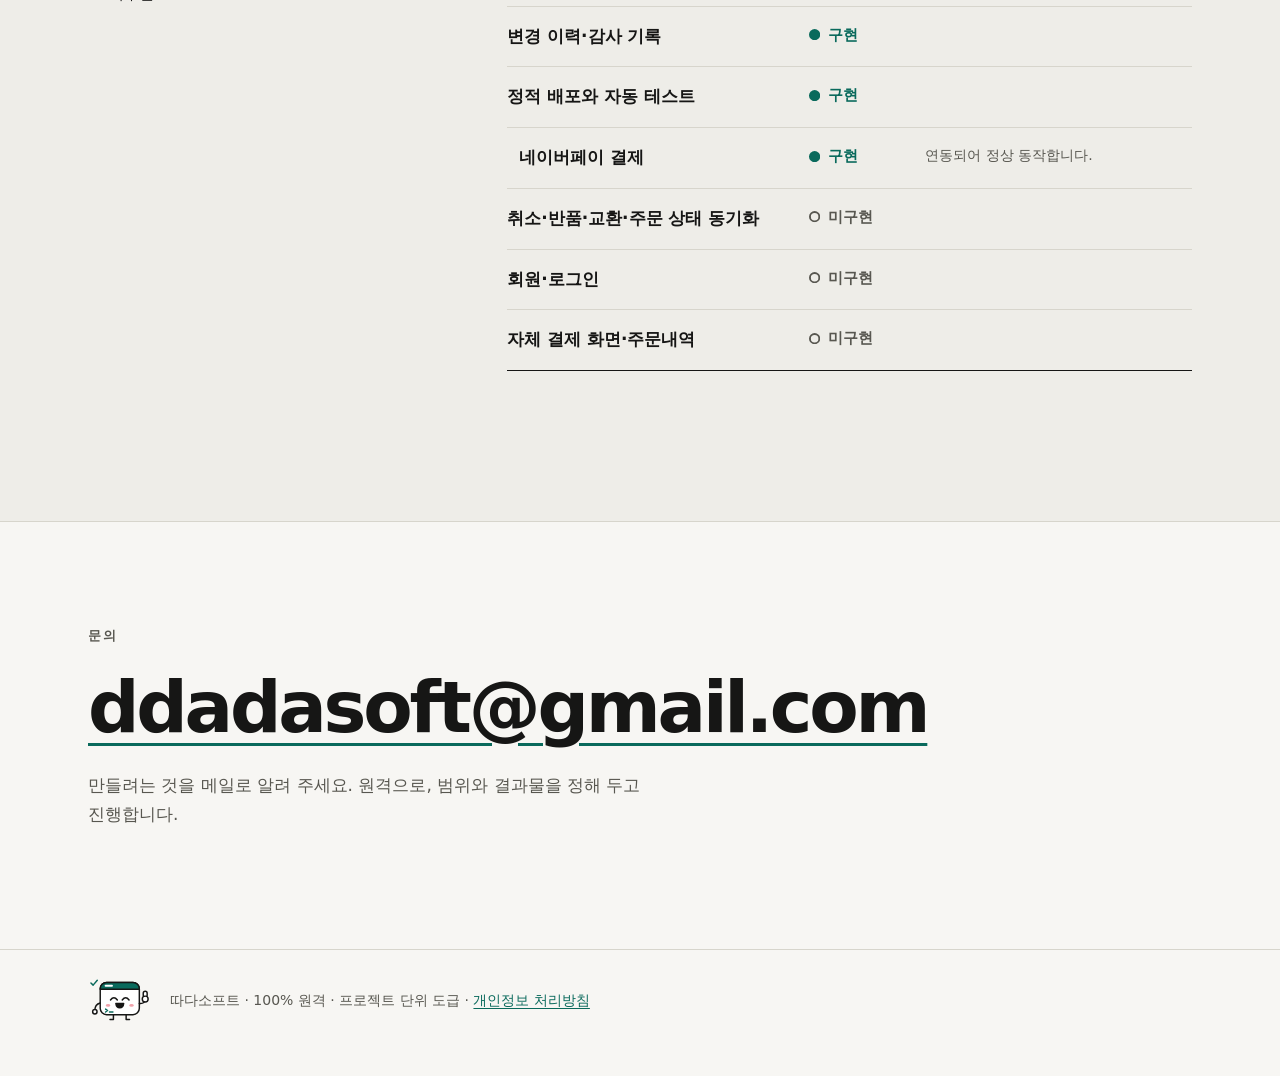
==== commit 8f414b6e: "네이버페이 상태를 연동 완료로 고침 효성이 2026-11-06에 연동 완료와 정상 동작을 확인했다. 취소·반품·교환과 회원은 미구현으로 둔다." ====
--- a/case-artdg.html
+++ b/case-artdg.html
@@ -87,15 +87,15 @@
   <p class="crumb"><a href="index.html#proof">← 포트폴리오로</a></p>
   <h1>artdg.com <span class="nb">옮겨 다시 만들기</span></h1>
   <p class="lead">지금 운영 중인 종이·미술 재료 쇼핑몰입니다. 그누보드와 영카트로 돌아가던 사이트를 Next.js 정적 사이트로 옮겼습니다. 운영자는 관리자에서 값을 고치고, 발행해야 사이트에 반영됩니다.</p>
-  <p class="note">
-    <svg class="ic" aria-hidden="true"><use href="#i-part"/></svg>
-    <span><strong>네이버페이: 검수 중</strong>
-    테스트용 sandbox에서 보는 단계입니다. 승인이 나기 전에는 실제 주문을 받지 않습니다.</span>
+  <p class="note ok">
+    <svg class="ic" aria-hidden="true"><use href="#i-done"/></svg>
+    <span><strong>네이버페이: 연동 완료</strong>
+    결제가 정상 동작합니다.</span>
   </p>
   <div class="areas">
     <span class="k">다룬 영역</span>
     <ul class="chips">
-      <li>쇼핑몰</li><li>관리자</li><li>데이터 이전</li><li>결제 연동(검수 중)</li><li>배포와 테스트</li>
+      <li>쇼핑몰</li><li>관리자</li><li>데이터 이전</li><li>결제 연동</li><li>배포와 테스트</li>
     </ul>
   </div>
   </div>
@@ -198,7 +198,7 @@
         <ol class="chain">
           <li><b>브라우저</b><span>장바구니는 기기에만 저장</span></li>
           <li><b>API Worker</b><span>주문 등록 · 상품정보 응답</span></li>
-          <li class="pend"><b>네이버페이</b><span>검수 중 (sandbox)</span></li>
+          <li><b>네이버페이</b><span>연동 완료</span></li>
         </ol>
       </div>
     </div>
@@ -333,11 +333,11 @@
     <div class="split">
       <div class="side">
         <div class="label"><b>04</b><span>주문과 네이버페이</span></div>
-        <h2>결제는 검수 단계입니다</h2>
+        <h2>네이버페이로 결제합니다</h2>
       </div>
       <div>
-        <p class="state"><svg class="ic" aria-hidden="true"><use href="#i-part"/></svg><strong>검수 중</strong></p>
-        <p class="t">네이버페이는 아직 검수 중입니다. 실제 결제를 받는 단계는 아닙니다. 구매 버튼을 누르면 주문서까지 가는 흐름을 테스트 환경에서 확인했고, 결제가 끝난 건은 확인하지 않았습니다.</p>
+        <p class="state ok"><svg class="ic" aria-hidden="true"><use href="#i-done"/></svg><strong>연동 완료</strong></p>
+        <p class="t">네이버페이 결제가 연동되어 정상 동작합니다.</p>
         <h3 class="sub">아직 없는 기능</h3>
         <ul class="checks">
           <li class="no"><svg class="ic none" aria-hidden="true"><use href="#i-none"/></svg>취소·반품·교환, 주문 상태 동기화는 아직 만들지 않았습니다.</li>
@@ -377,10 +377,9 @@
       <div class="side">
         <div class="label"><b>06</b><span>구현 상태</span></div>
         <h2>기능별로 어디까지 됐는지</h2>
-        <p>만든 것, 검수 중인 것, 아직 없는 것을 나눠 적었습니다.</p>
+        <p>만든 것과 아직 없는 것을 나눠 적었습니다.</p>
         <div class="legend">
-          <span class="done"><svg class="ic" aria-hidden="true"><use href="#i-done"/></svg><span class="fg">구현</span><b>7</b></span>
-          <span class="part"><svg class="ic" aria-hidden="true"><use href="#i-part"/></svg><span class="fg">검수 중</span><b>1</b></span>
+          <span class="done"><svg class="ic" aria-hidden="true"><use href="#i-done"/></svg><span class="fg">구현</span><b>8</b></span>
           <span class="none"><svg class="ic" aria-hidden="true"><use href="#i-none"/></svg><span class="fg">미구현</span><b>3</b></span>
         </div>
       </div>
@@ -397,7 +396,7 @@
         <tr><th scope="row">묶음 할인·배송·구매 규칙 설정</th><td class="st done"><svg class="ic" aria-hidden="true"><use href="#i-done"/></svg>구현</td><td class="nt"></td></tr>
         <tr><th scope="row">변경 이력·감사 기록</th><td class="st done"><svg class="ic" aria-hidden="true"><use href="#i-done"/></svg>구현</td><td class="nt"></td></tr>
         <tr><th scope="row">정적 배포와 자동 테스트</th><td class="st done"><svg class="ic" aria-hidden="true"><use href="#i-done"/></svg>구현</td><td class="nt"></td></tr>
-        <tr class="hl"><th scope="row">네이버페이 결제</th><td class="st part"><svg class="ic" aria-hidden="true"><use href="#i-part"/></svg>검수 중</td><td class="nt">테스트용 sandbox에서 검수 중입니다. 승인이 나기 전에는 실제 주문을 받지 않습니다.</td></tr>
+        <tr class="hl"><th scope="row">네이버페이 결제</th><td class="st done"><svg class="ic" aria-hidden="true"><use href="#i-done"/></svg>구현</td><td class="nt">연동되어 정상 동작합니다.</td></tr>
         <tr><th scope="row">취소·반품·교환·주문 상태 동기화</th><td class="st none"><svg class="ic" aria-hidden="true"><use href="#i-none"/></svg>미구현</td><td class="nt"></td></tr>
         <tr><th scope="row">회원·로그인</th><td class="st none"><svg class="ic" aria-hidden="true"><use href="#i-none"/></svg>미구현</td><td class="nt"></td></tr>
         <tr><th scope="row">자체 결제 화면·주문내역</th><td class="st none"><svg class="ic" aria-hidden="true"><use href="#i-none"/></svg>미구현</td><td class="nt"></td></tr>
--- a/style.css
+++ b/style.css
@@ -115,6 +115,8 @@
 section{scroll-margin-top:4rem}
 .note{display:flex;gap:1rem;align-items:flex-start;margin:0 0 2rem;padding:1rem 1.25rem;border:1px solid var(--line);border-left:4px solid var(--amber);border-radius:var(--r);background:var(--bg);max-width:48rem}
 .note .ic{width:1.125rem;height:1.125rem;margin-top:.3rem;color:var(--amber)}
+.note.ok{border-left-color:var(--accent)}
+.note.ok .ic{color:var(--accent)}
 .note p{margin:0}
 .note strong{display:block}
 .note span{color:var(--muted);font-size:.9375rem}
@@ -201,6 +203,7 @@
 .pubs{display:grid;grid-template-columns:minmax(0,8fr) minmax(0,4fr);gap:2rem clamp(1.5rem,3vw,2.5rem);align-items:start}
 .pair{display:grid;grid-template-columns:repeat(2,minmax(0,1fr));gap:1rem}
 .state{display:flex;align-items:center;gap:.875rem;margin:0 0 1rem;font-size:clamp(1.75rem,1.2rem + 2vw,2.625rem);font-weight:800;letter-spacing:-.04em;color:var(--amber)}
+.state.ok{color:var(--accent)}
 .state .ic{width:.8em;height:.8em}
 .checks li.no{display:flex;gap:.875rem;align-items:baseline}
 .checks .ic{transform:translateY(.05em)}
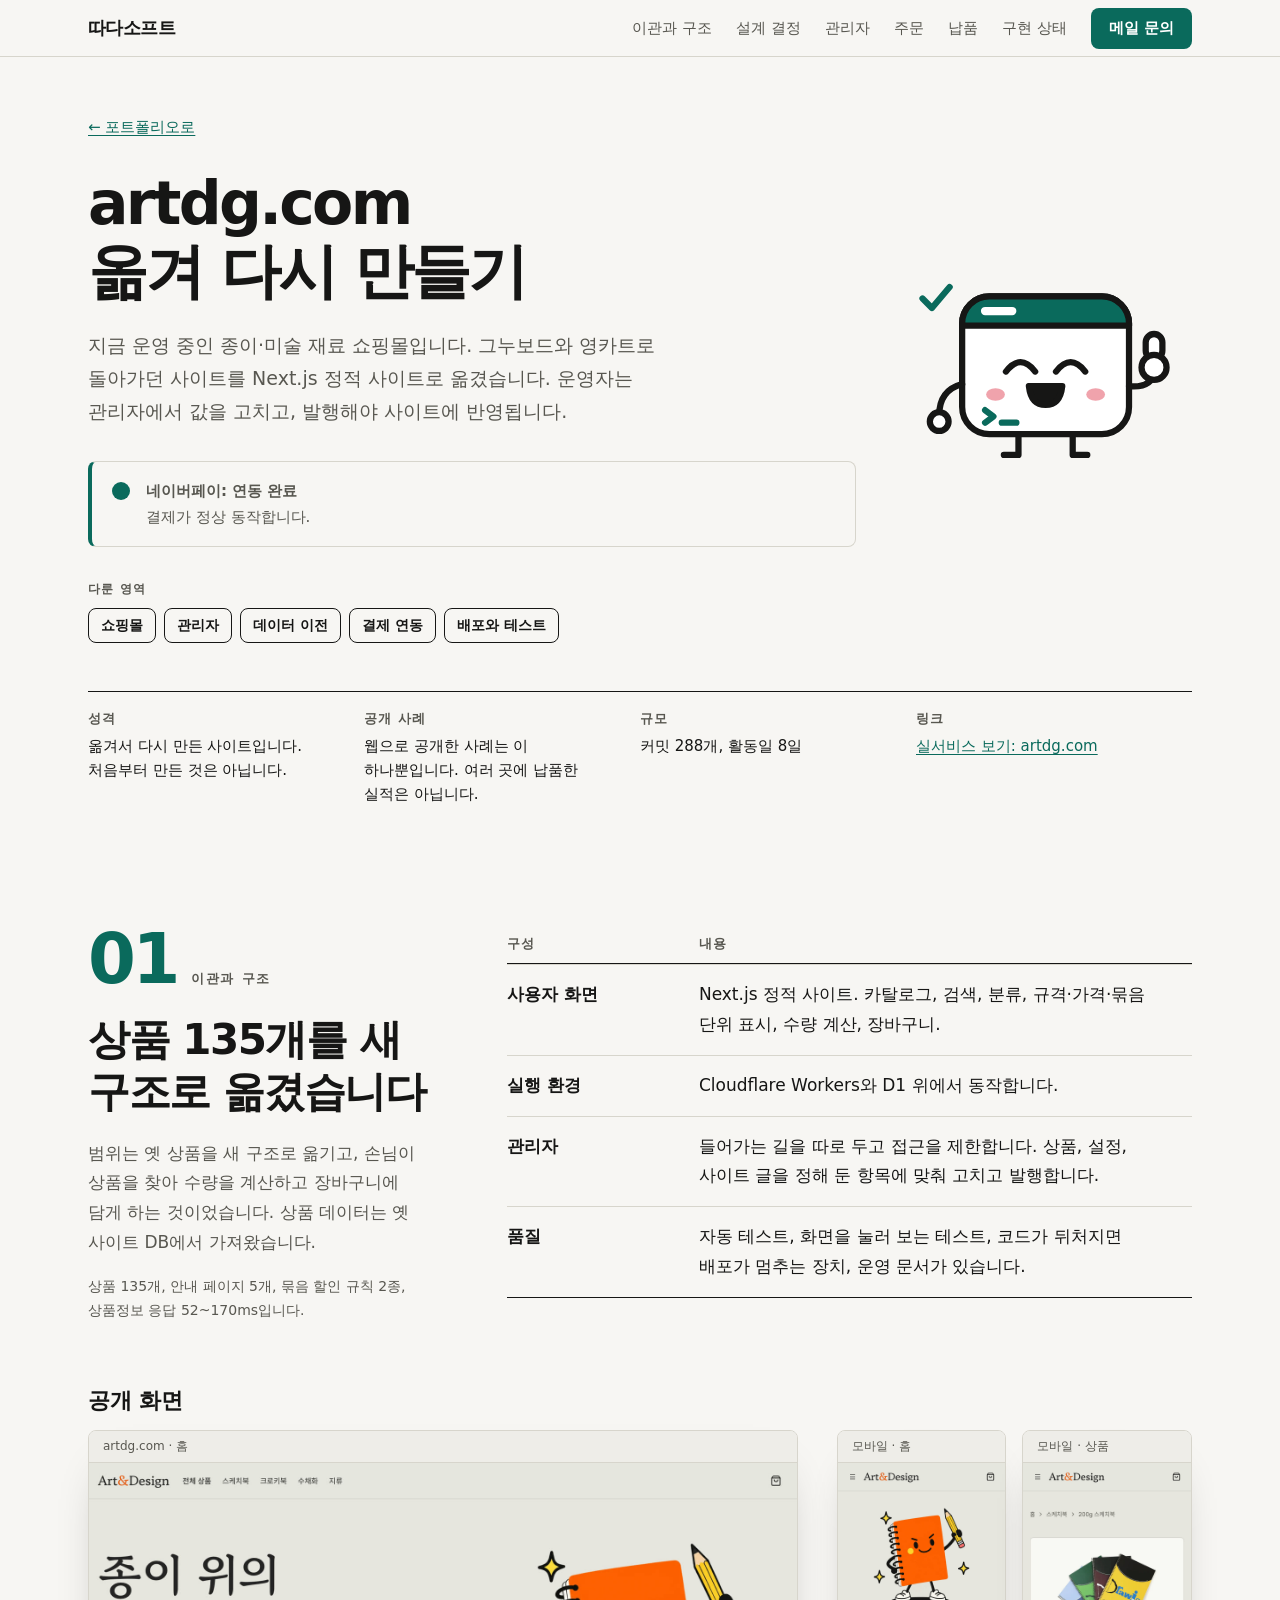
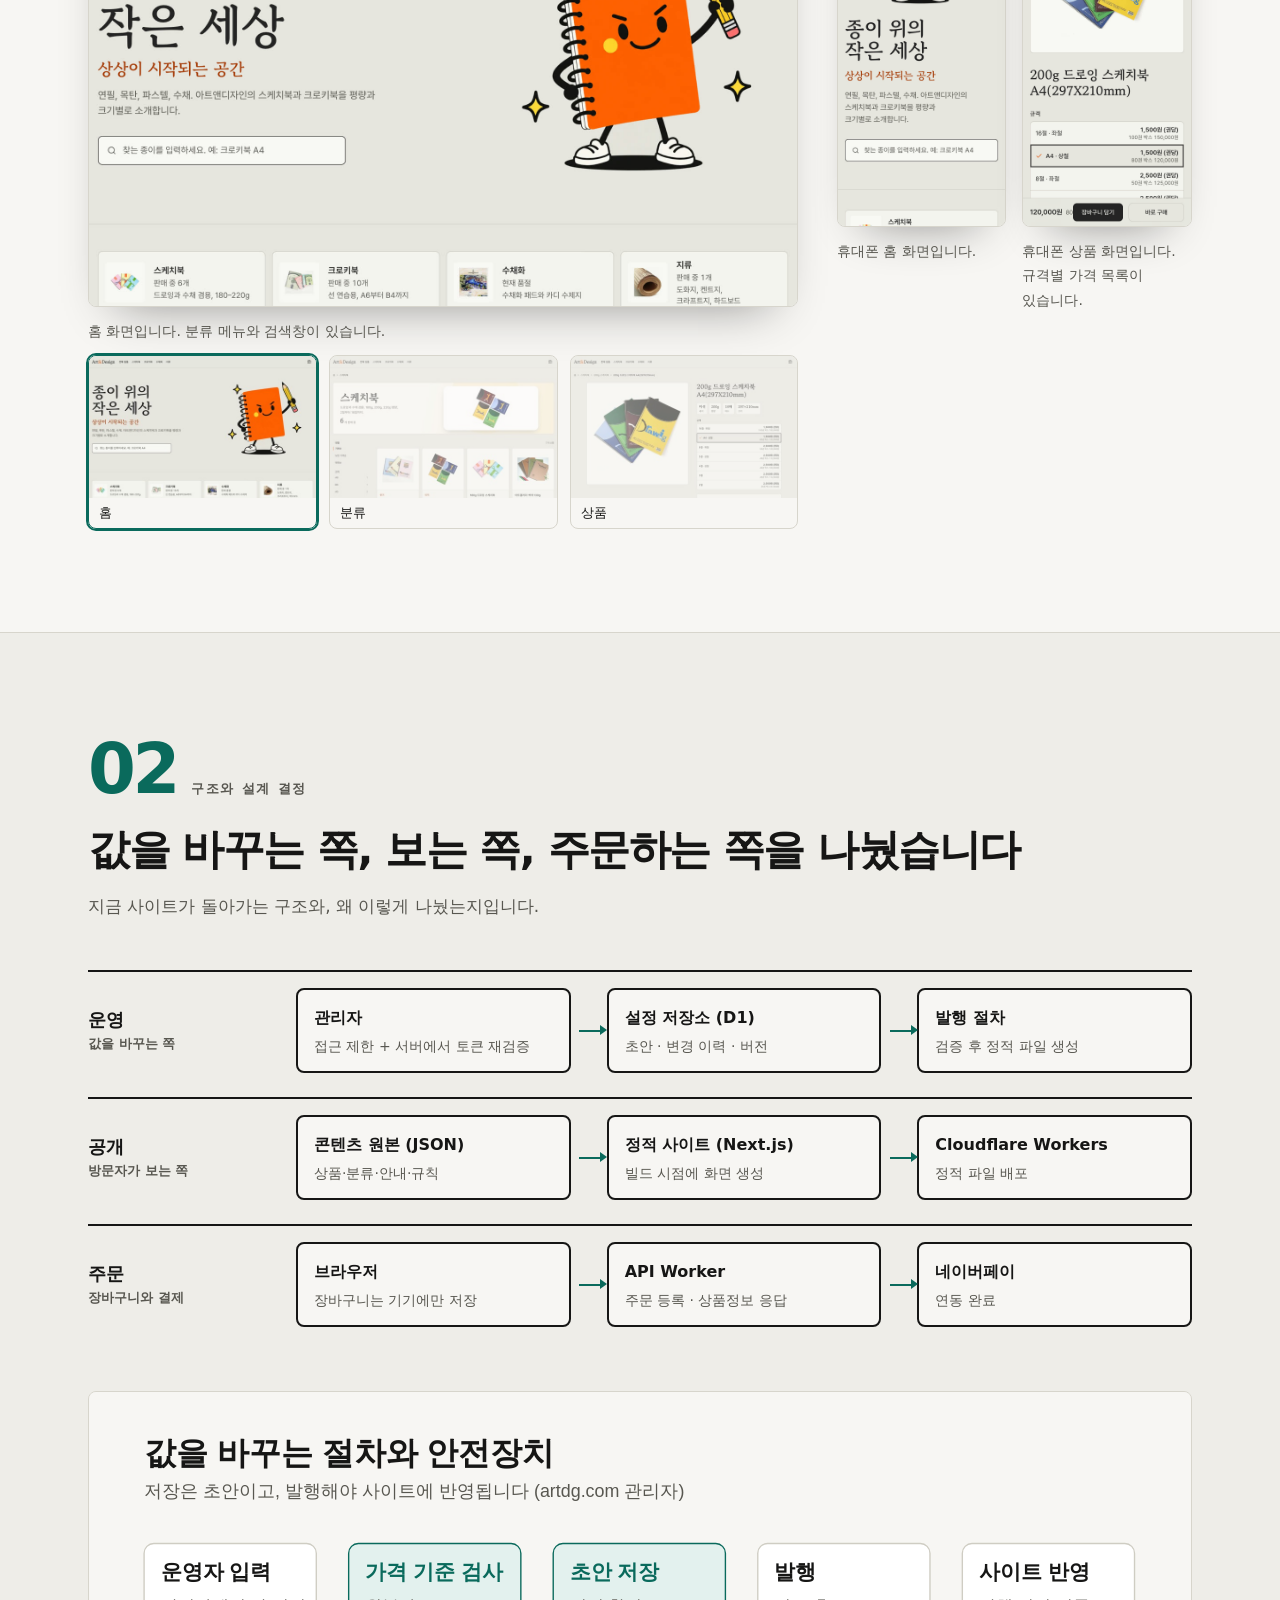
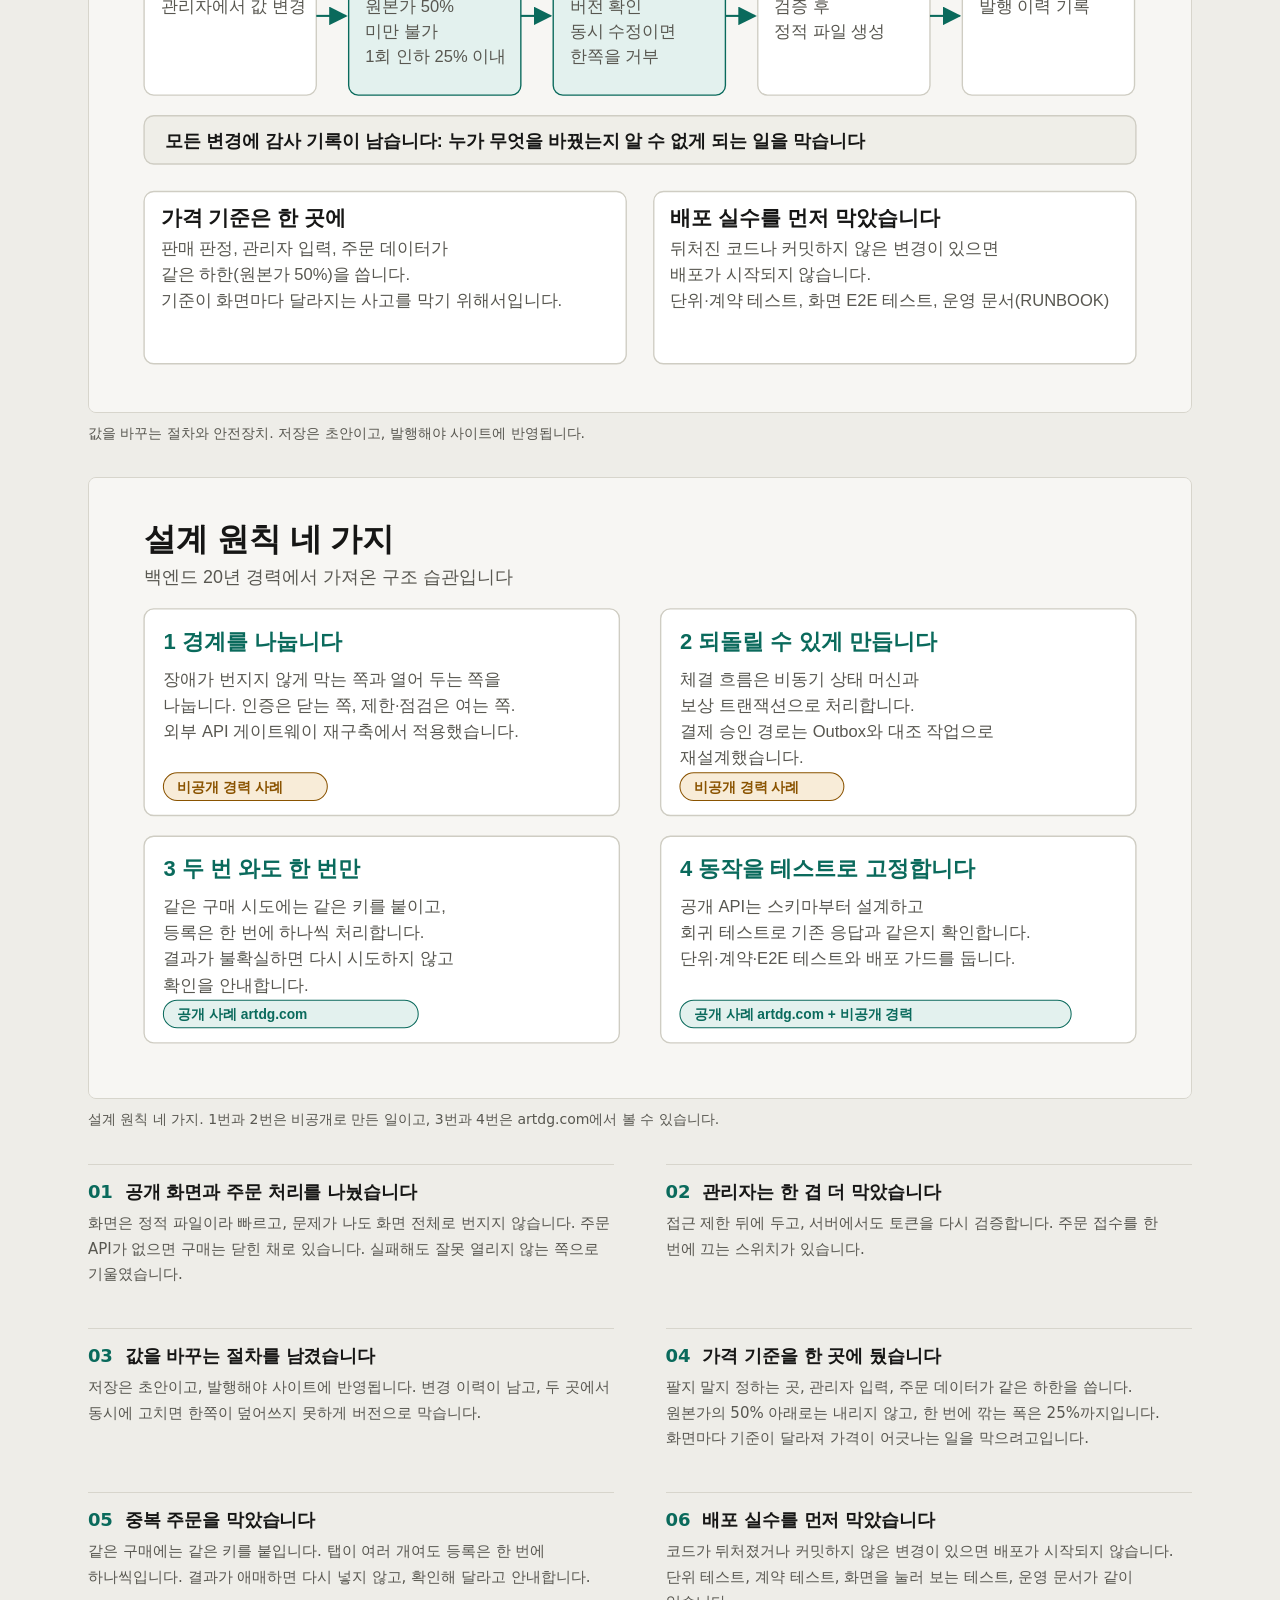
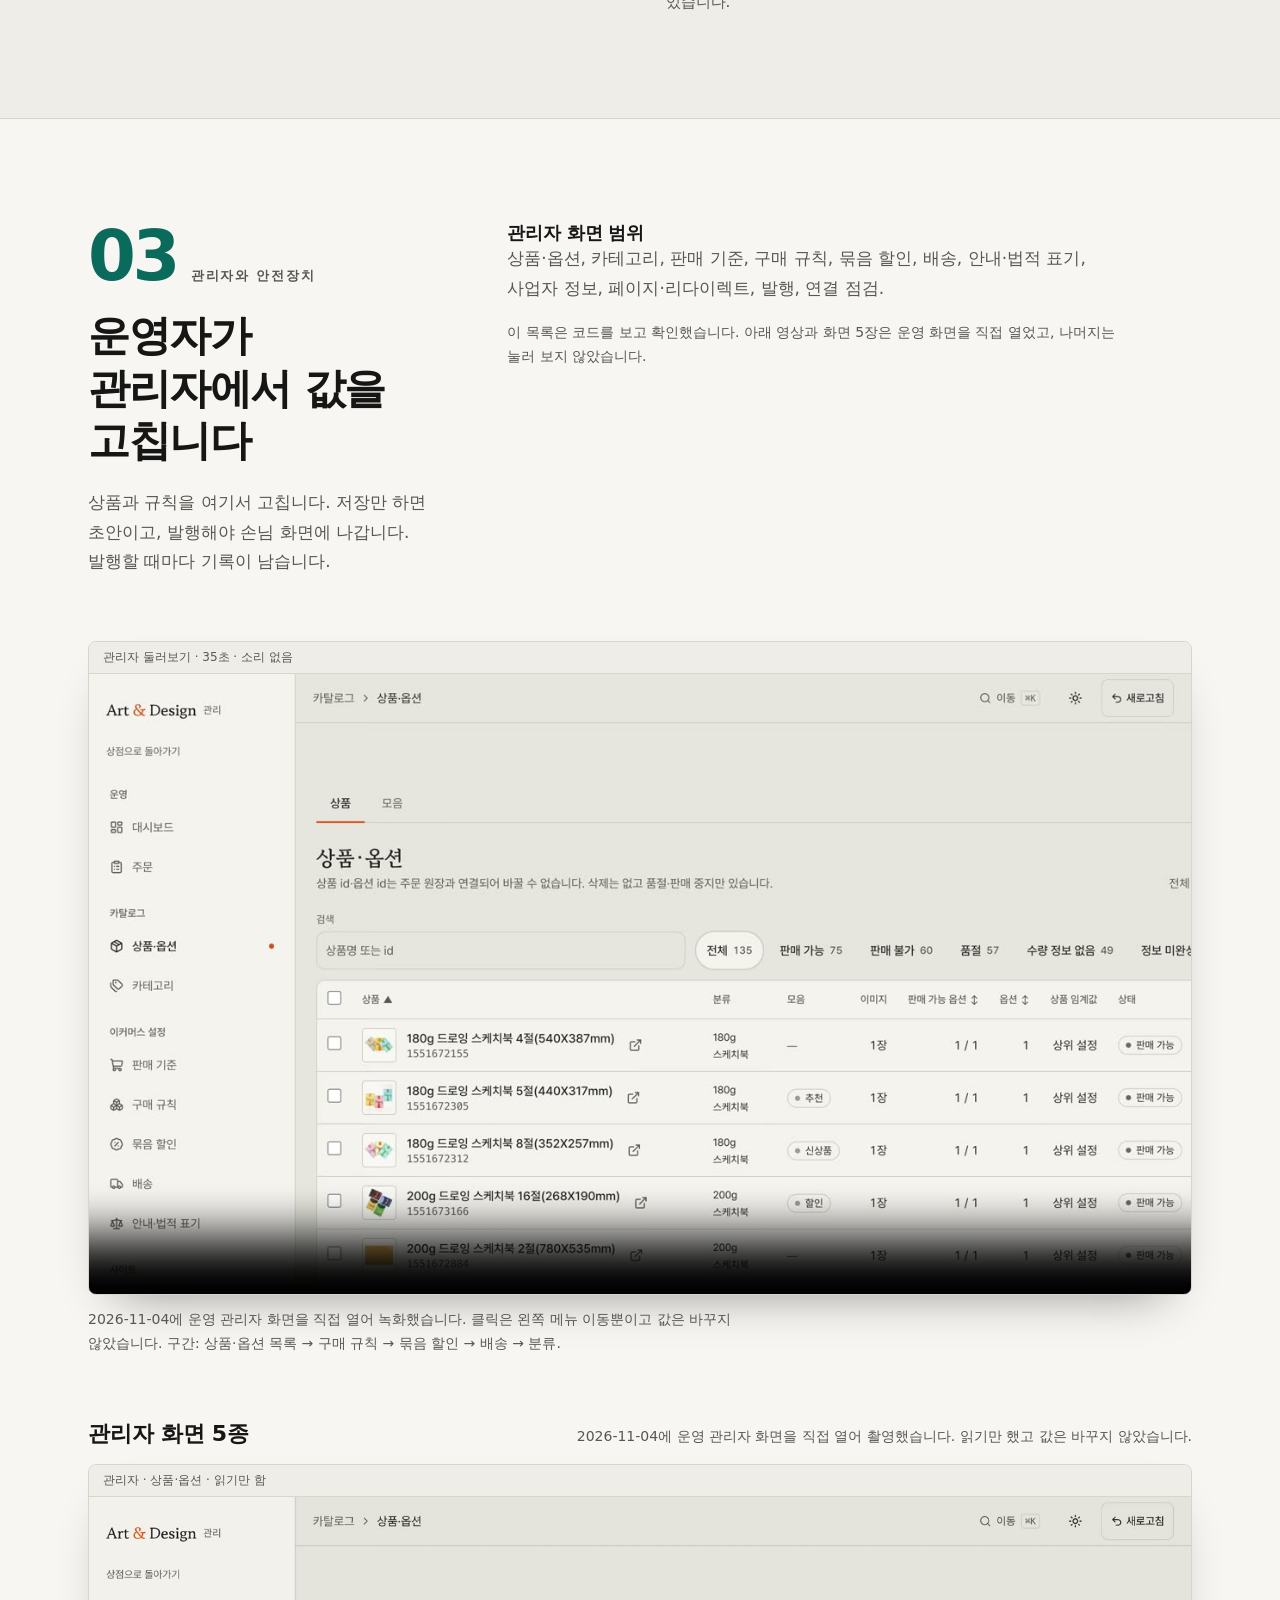
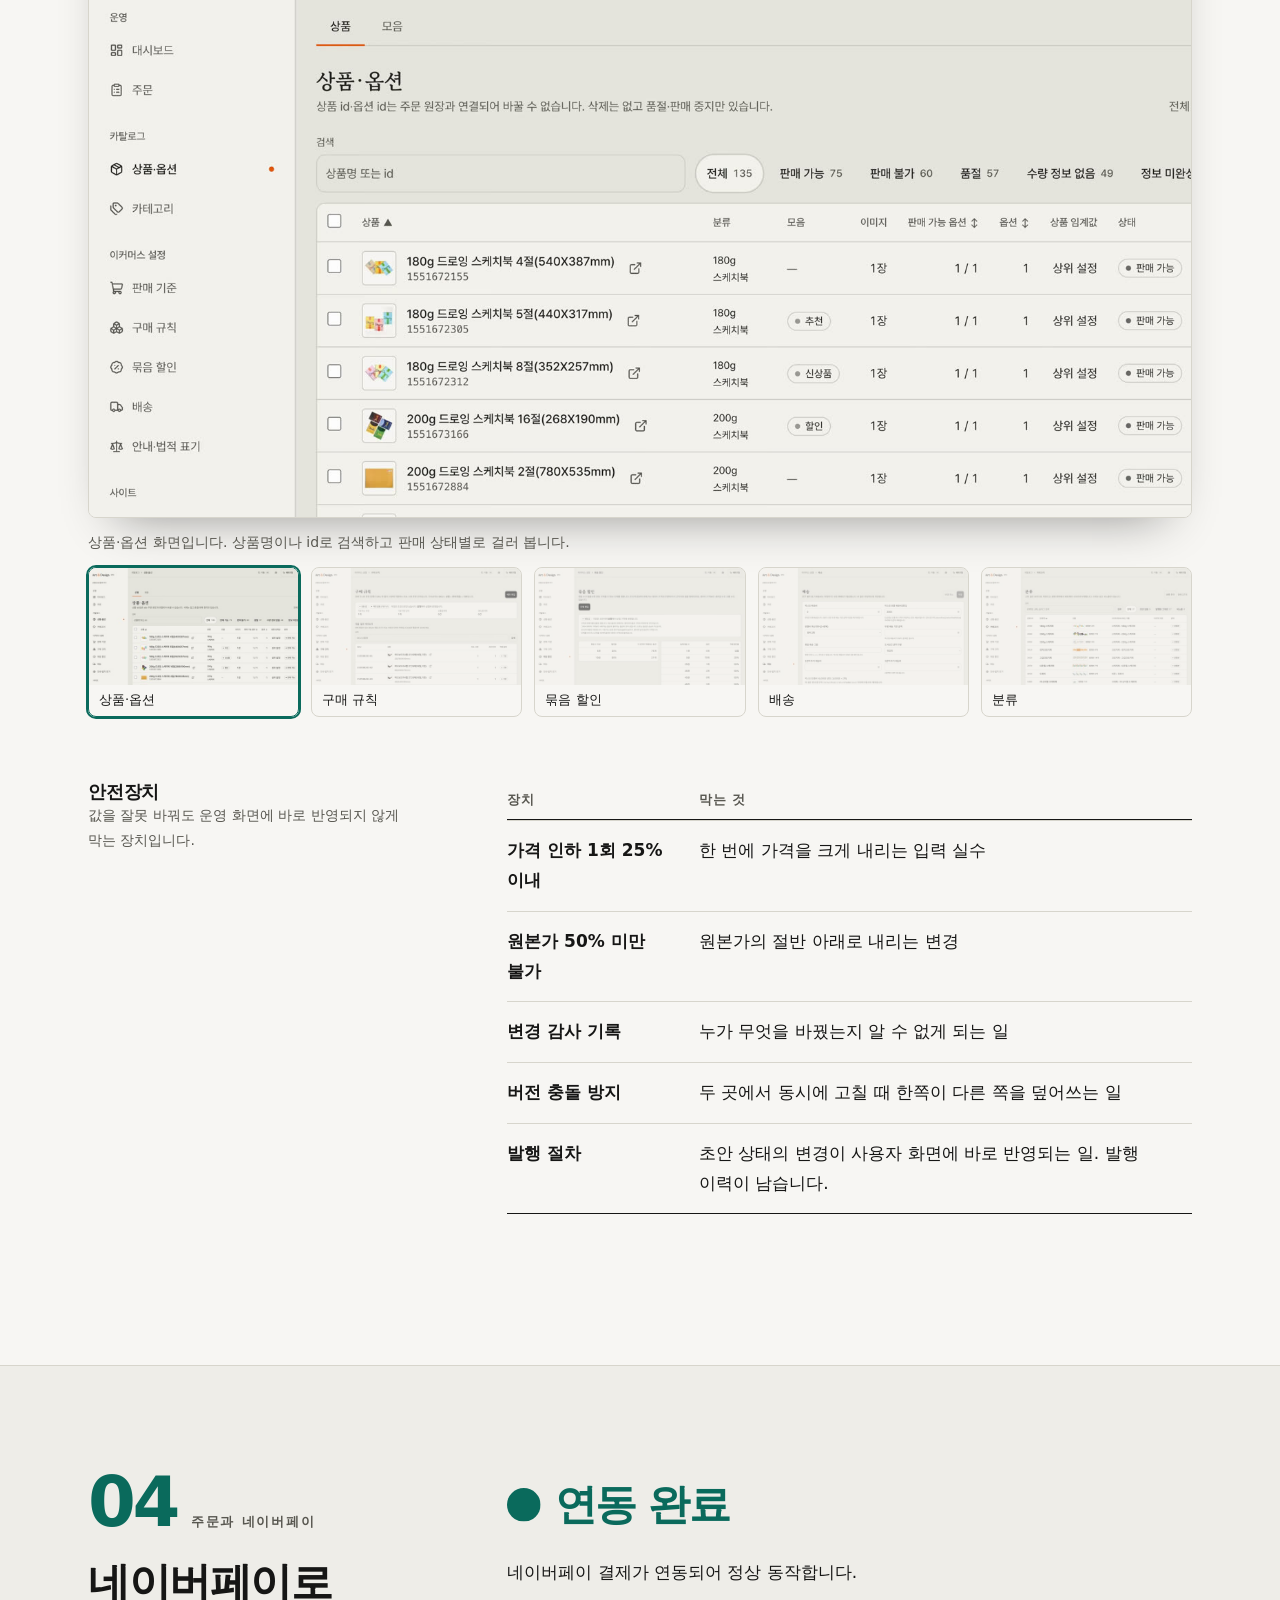
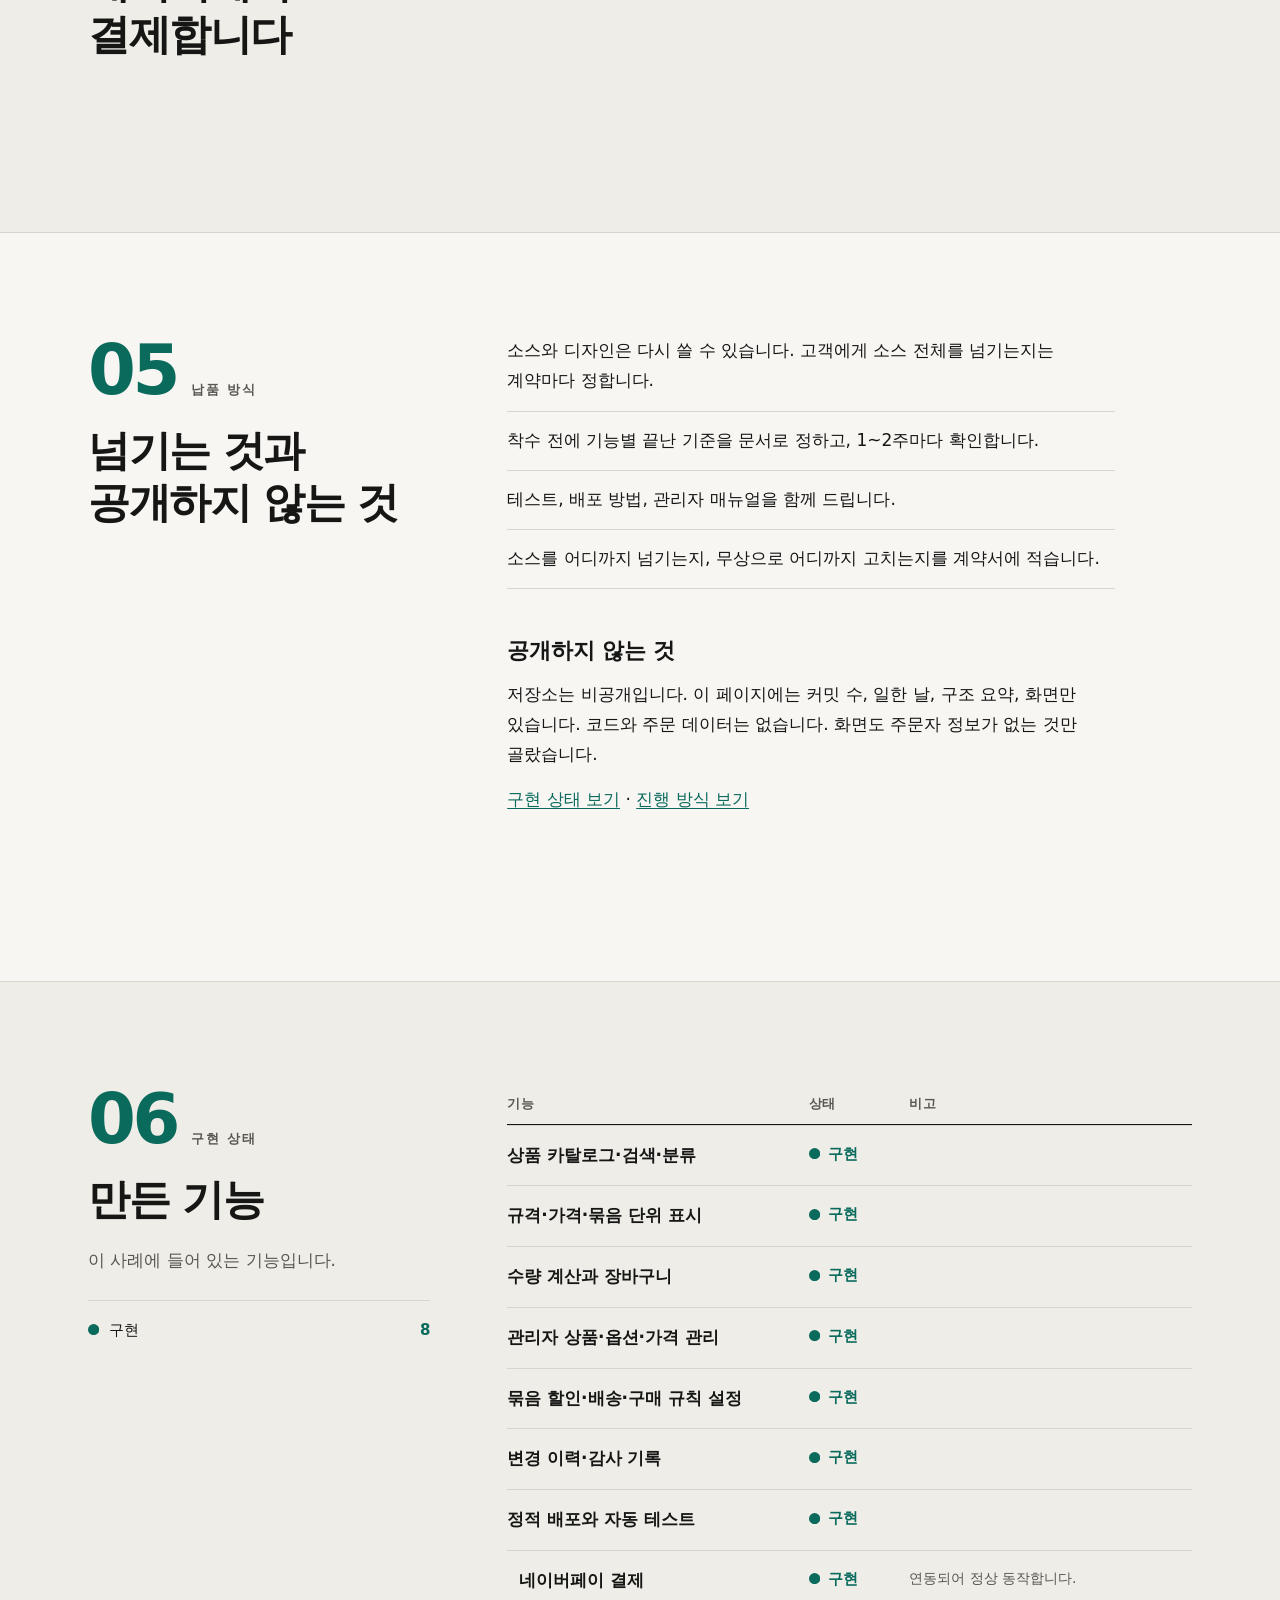
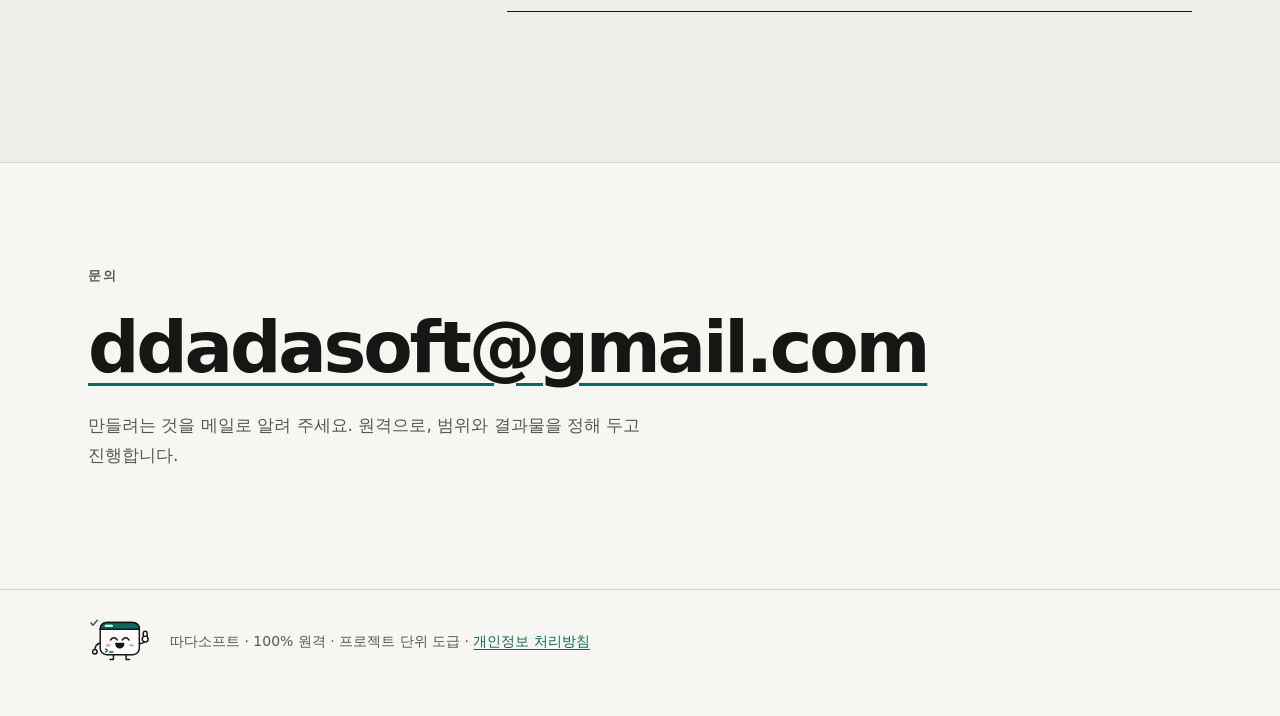
==== commit eb39561b: "포트폴리오에서 미구현 목록을 뺌" ====
--- a/case-artdg.html
+++ b/case-artdg.html
@@ -4,7 +4,7 @@
 <meta charset="utf-8">
 <meta name="viewport" content="width=device-width, initial-scale=1">
 <title>포트폴리오: artdg.com을 옮겨 다시 만든 일 | 따다소프트</title>
-<meta name="description" content="artdg.com 사례. 그누보드와 영카트 쇼핑몰을 Next.js 정적 사이트와 Cloudflare Workers, D1 관리자로 옮겨 다시 만든 일과, 관리자 화면, 아직 없는 기능입니다.">
+<meta name="description" content="artdg.com 사례. 그누보드와 영카트 쇼핑몰을 Next.js 정적 사이트와 Cloudflare Workers, D1 관리자로 옮겨 다시 만든 일과 관리자 화면입니다.">
 <meta name="color-scheme" content="light dark">
 <link rel="icon" type="image/svg+xml" href="favicon.svg">
 <link rel="stylesheet" href="style.css">
@@ -338,12 +338,6 @@
       <div>
         <p class="state ok"><svg class="ic" aria-hidden="true"><use href="#i-done"/></svg><strong>연동 완료</strong></p>
         <p class="t">네이버페이 결제가 연동되어 정상 동작합니다.</p>
-        <h3 class="sub">아직 없는 기능</h3>
-        <ul class="checks">
-          <li class="no"><svg class="ic none" aria-hidden="true"><use href="#i-none"/></svg>취소·반품·교환, 주문 상태 동기화는 아직 만들지 않았습니다.</li>
-          <li class="no"><svg class="ic none" aria-hidden="true"><use href="#i-none"/></svg>자체 로그인, 회원, 자체 결제 화면, 주문내역은 만들지 않았습니다.</li>
-        </ul>
-        <p class="muted">이 일에는 없습니다.</p>
       </div>
     </div>
   </div>
@@ -376,11 +370,10 @@
     <div class="split">
       <div class="side">
         <div class="label"><b>06</b><span>구현 상태</span></div>
-        <h2>기능별로 어디까지 됐는지</h2>
-        <p>만든 것과 아직 없는 것을 나눠 적었습니다.</p>
+        <h2>만든 기능</h2>
+        <p>이 사례에 들어 있는 기능입니다.</p>
         <div class="legend">
           <span class="done"><svg class="ic" aria-hidden="true"><use href="#i-done"/></svg><span class="fg">구현</span><b>8</b></span>
-          <span class="none"><svg class="ic" aria-hidden="true"><use href="#i-none"/></svg><span class="fg">미구현</span><b>3</b></span>
         </div>
       </div>
       <table>
@@ -397,9 +390,6 @@
         <tr><th scope="row">변경 이력·감사 기록</th><td class="st done"><svg class="ic" aria-hidden="true"><use href="#i-done"/></svg>구현</td><td class="nt"></td></tr>
         <tr><th scope="row">정적 배포와 자동 테스트</th><td class="st done"><svg class="ic" aria-hidden="true"><use href="#i-done"/></svg>구현</td><td class="nt"></td></tr>
         <tr class="hl"><th scope="row">네이버페이 결제</th><td class="st done"><svg class="ic" aria-hidden="true"><use href="#i-done"/></svg>구현</td><td class="nt">연동되어 정상 동작합니다.</td></tr>
-        <tr><th scope="row">취소·반품·교환·주문 상태 동기화</th><td class="st none"><svg class="ic" aria-hidden="true"><use href="#i-none"/></svg>미구현</td><td class="nt"></td></tr>
-        <tr><th scope="row">회원·로그인</th><td class="st none"><svg class="ic" aria-hidden="true"><use href="#i-none"/></svg>미구현</td><td class="nt"></td></tr>
-        <tr><th scope="row">자체 결제 화면·주문내역</th><td class="st none"><svg class="ic" aria-hidden="true"><use href="#i-none"/></svg>미구현</td><td class="nt"></td></tr>
       </tbody>
     </table>
     </div>
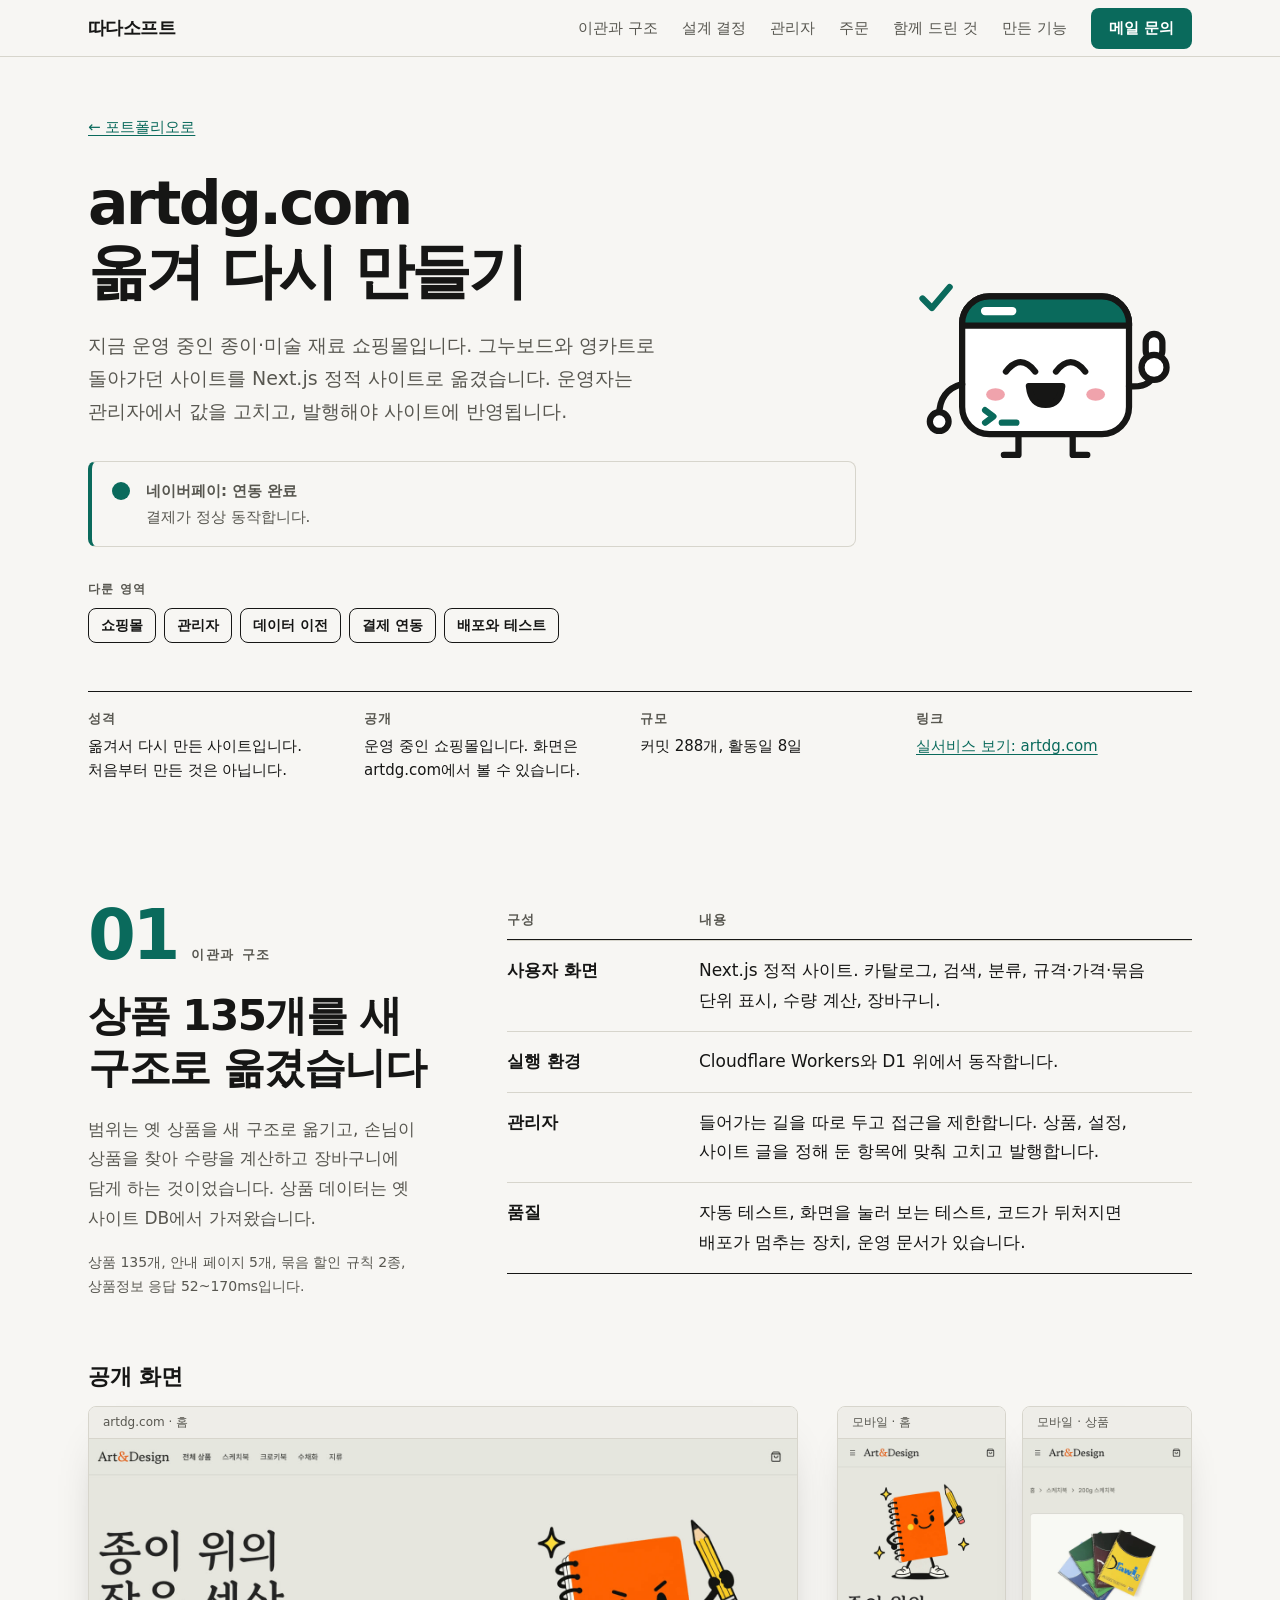
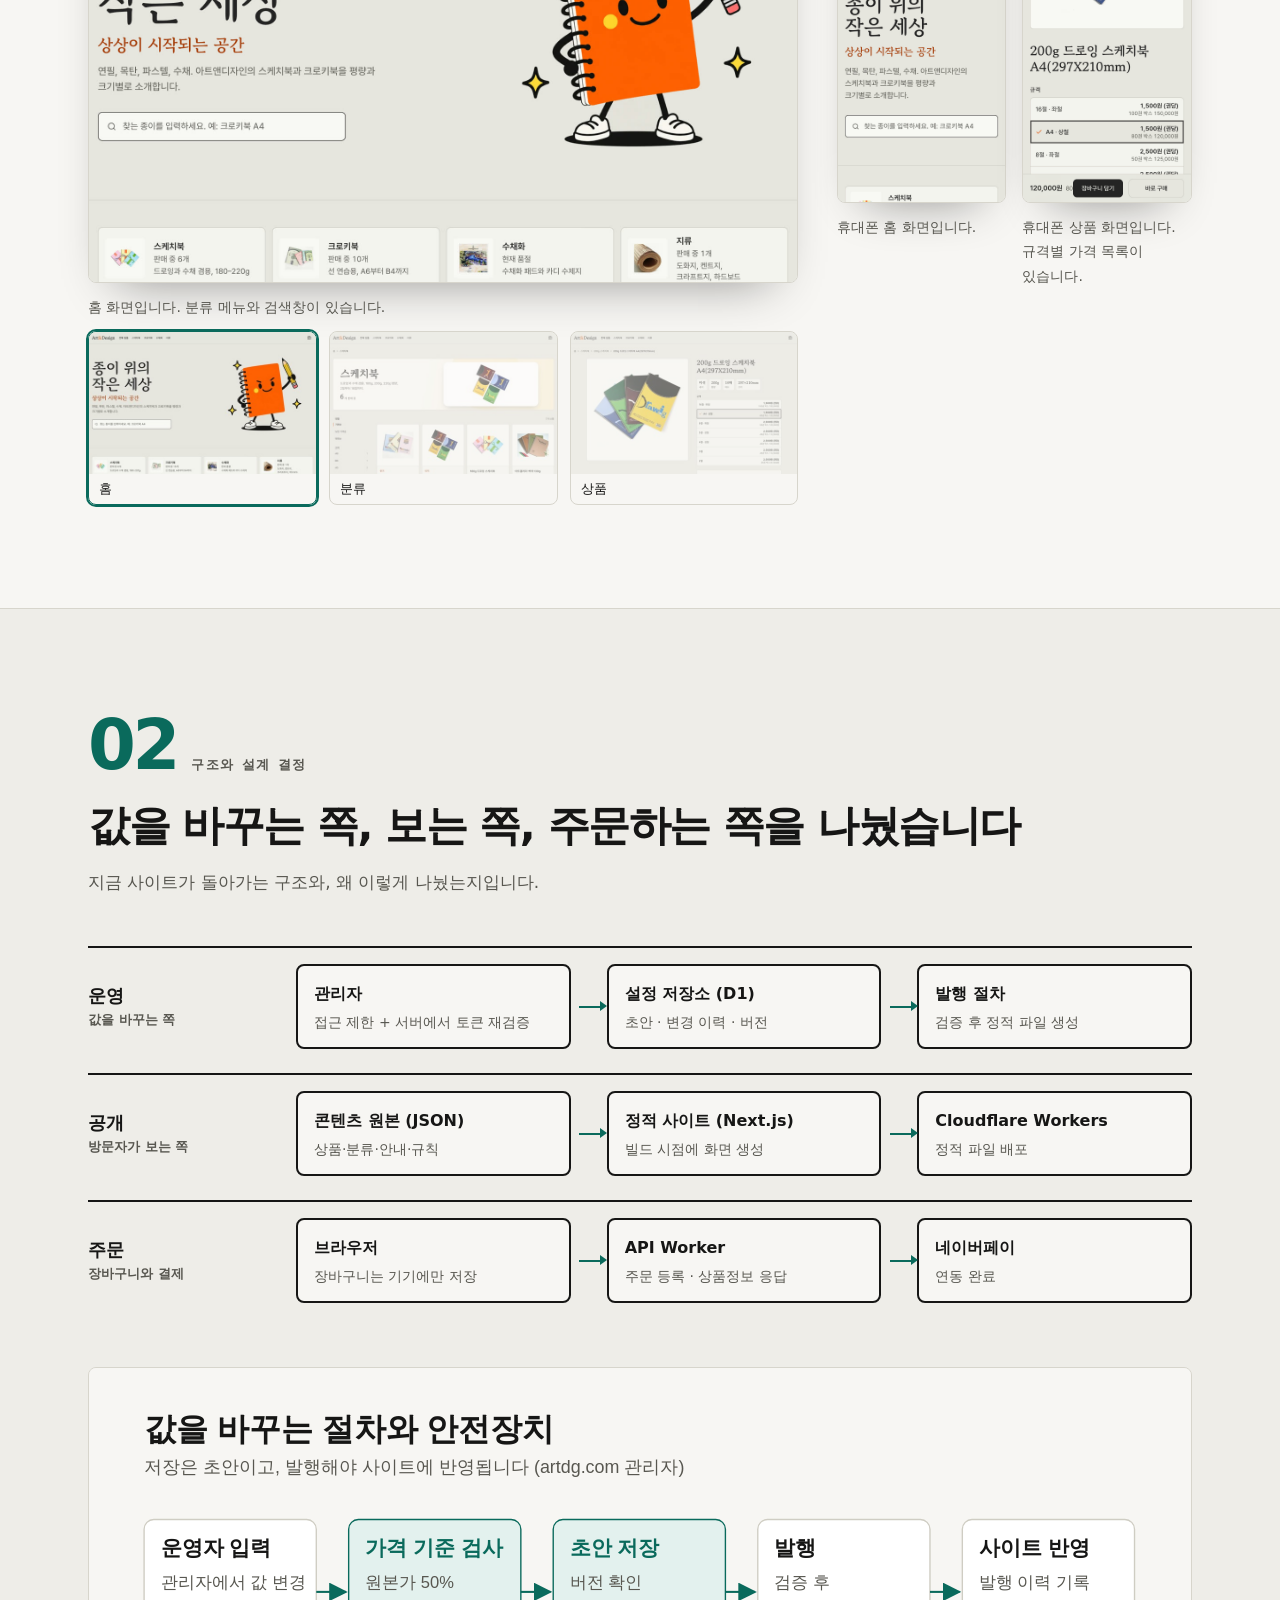
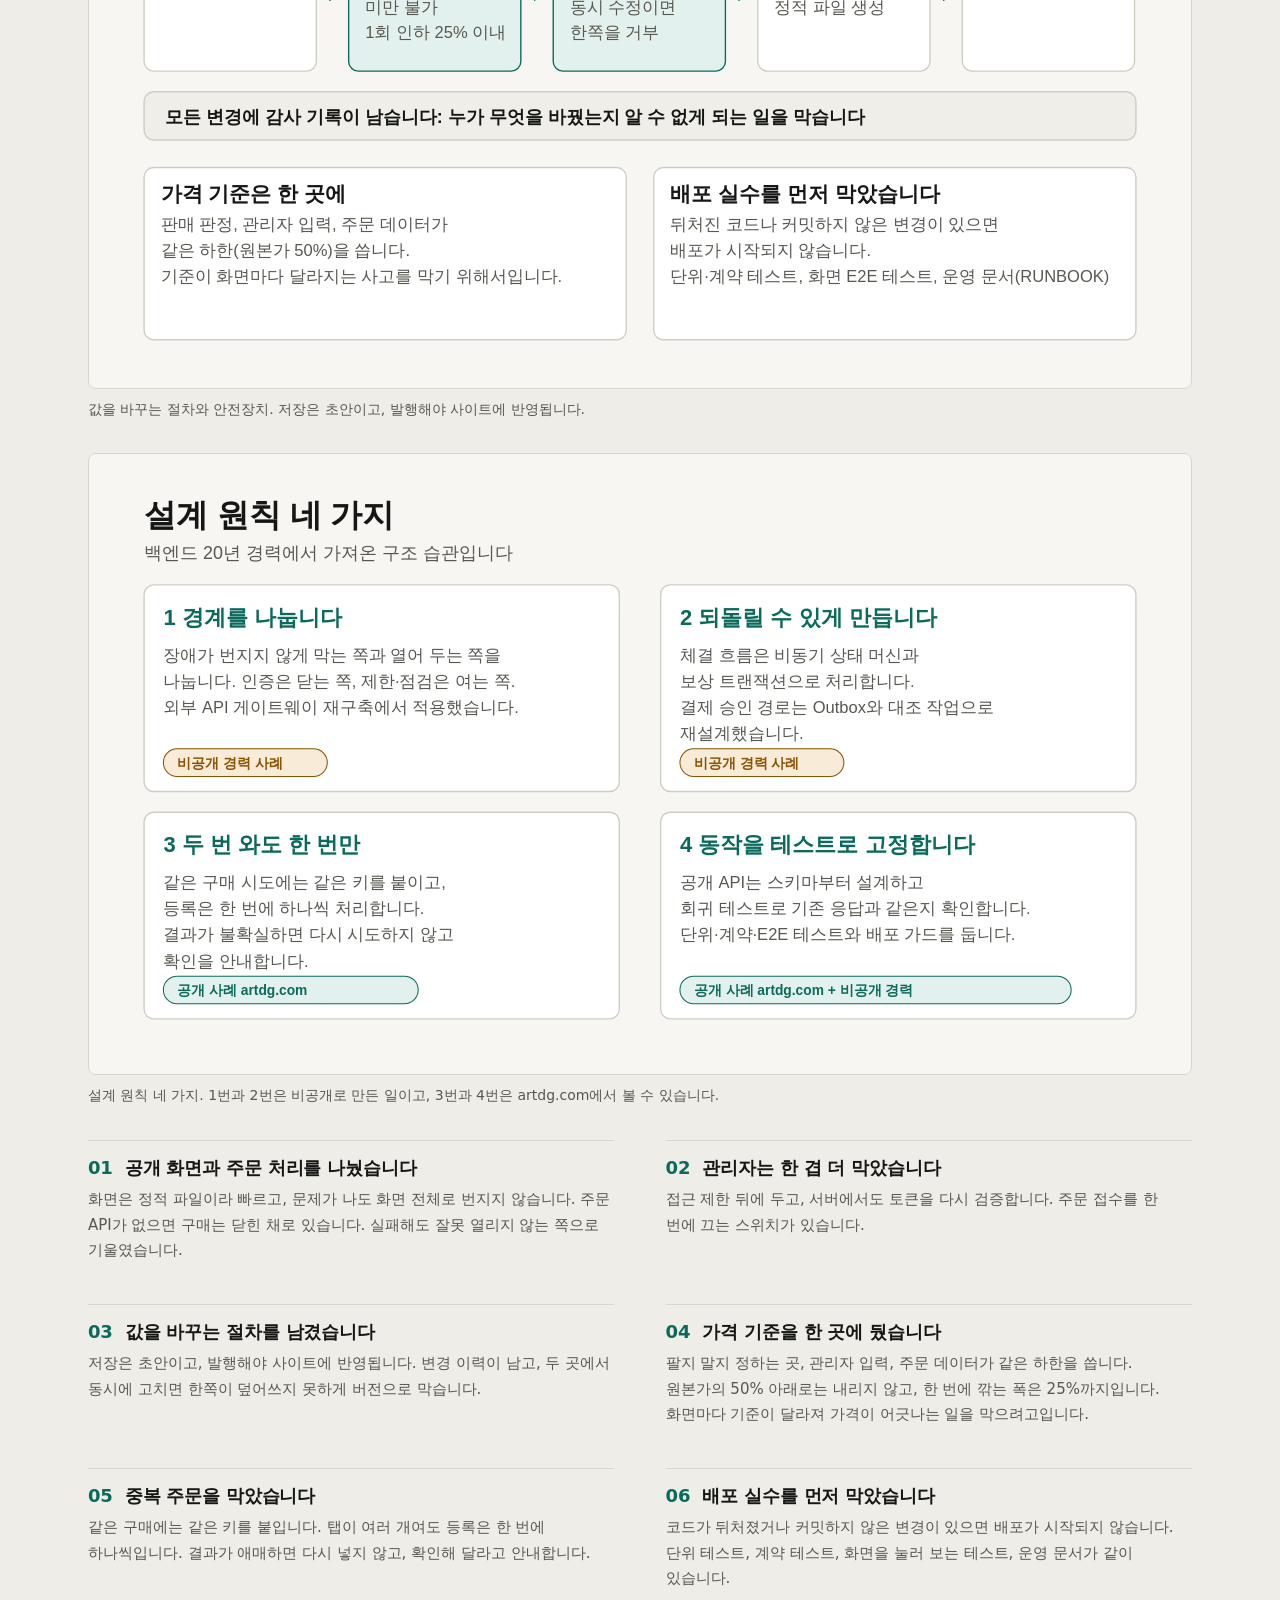
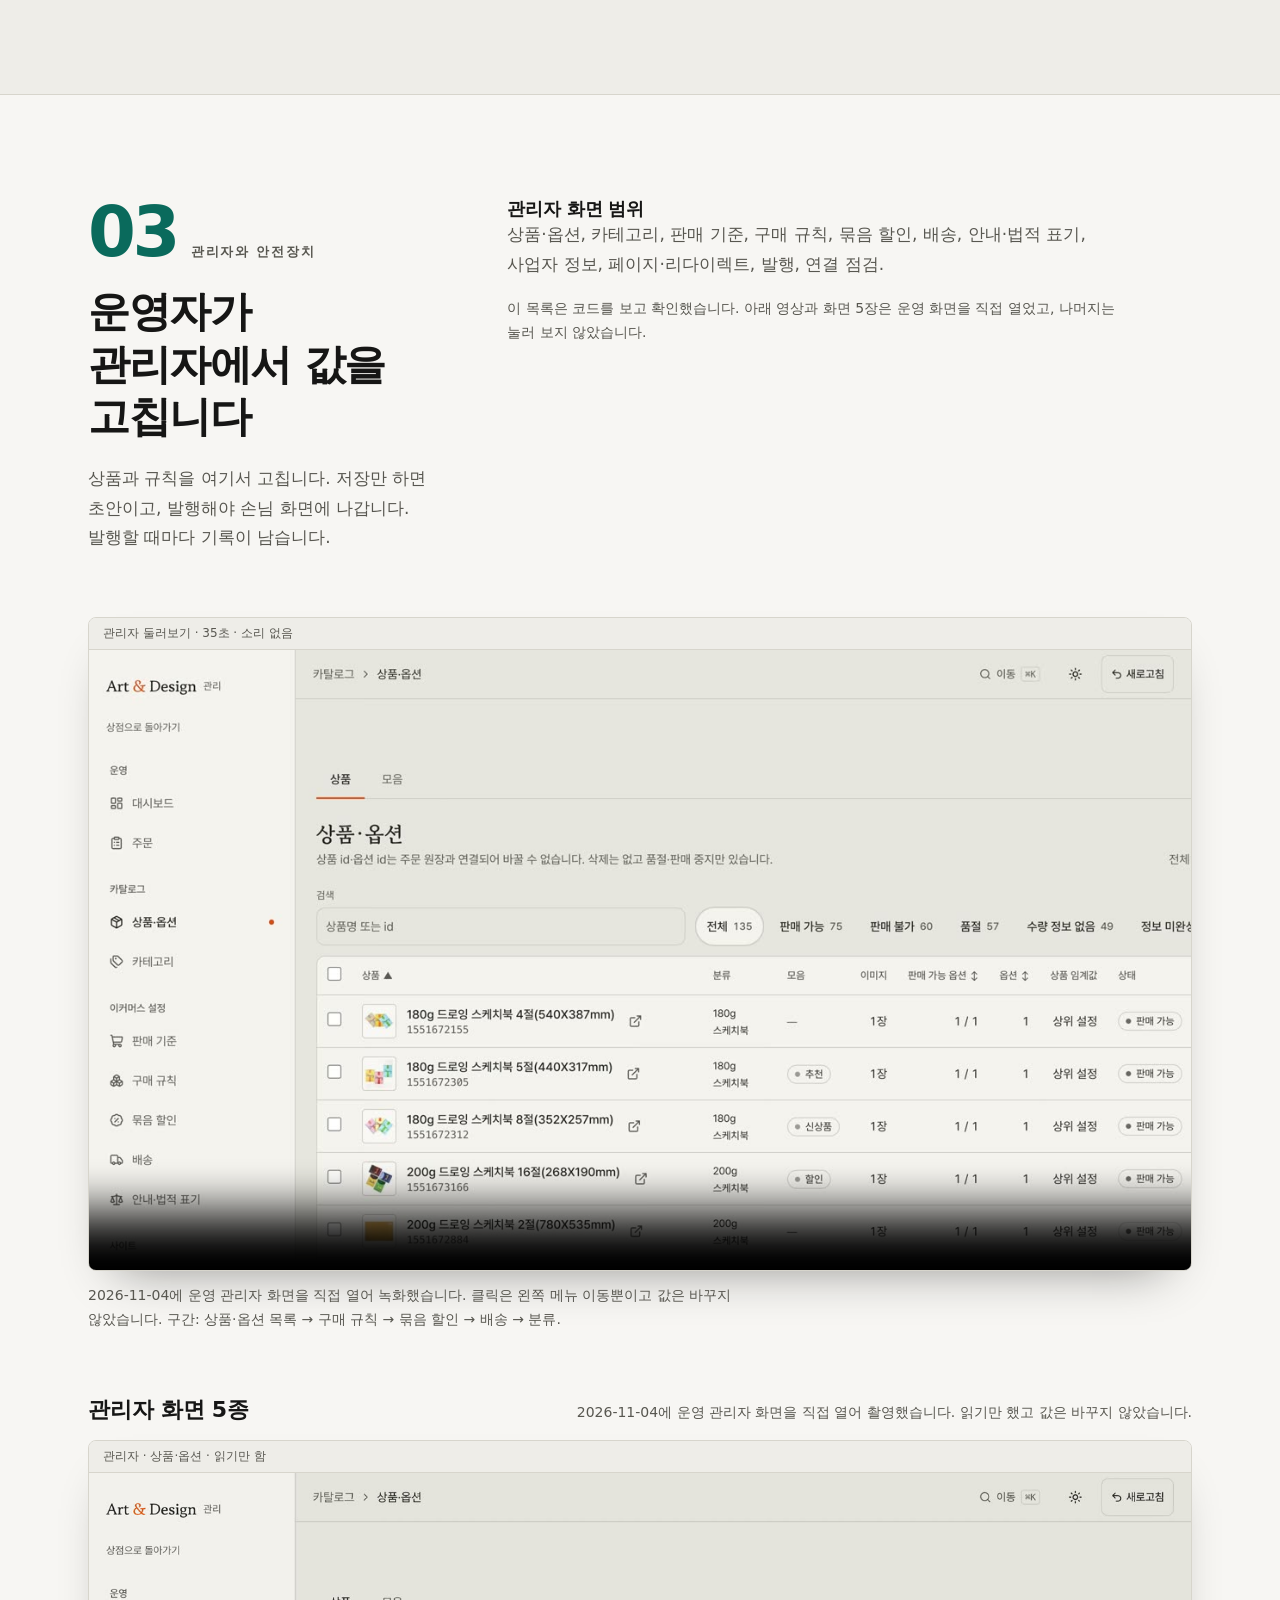
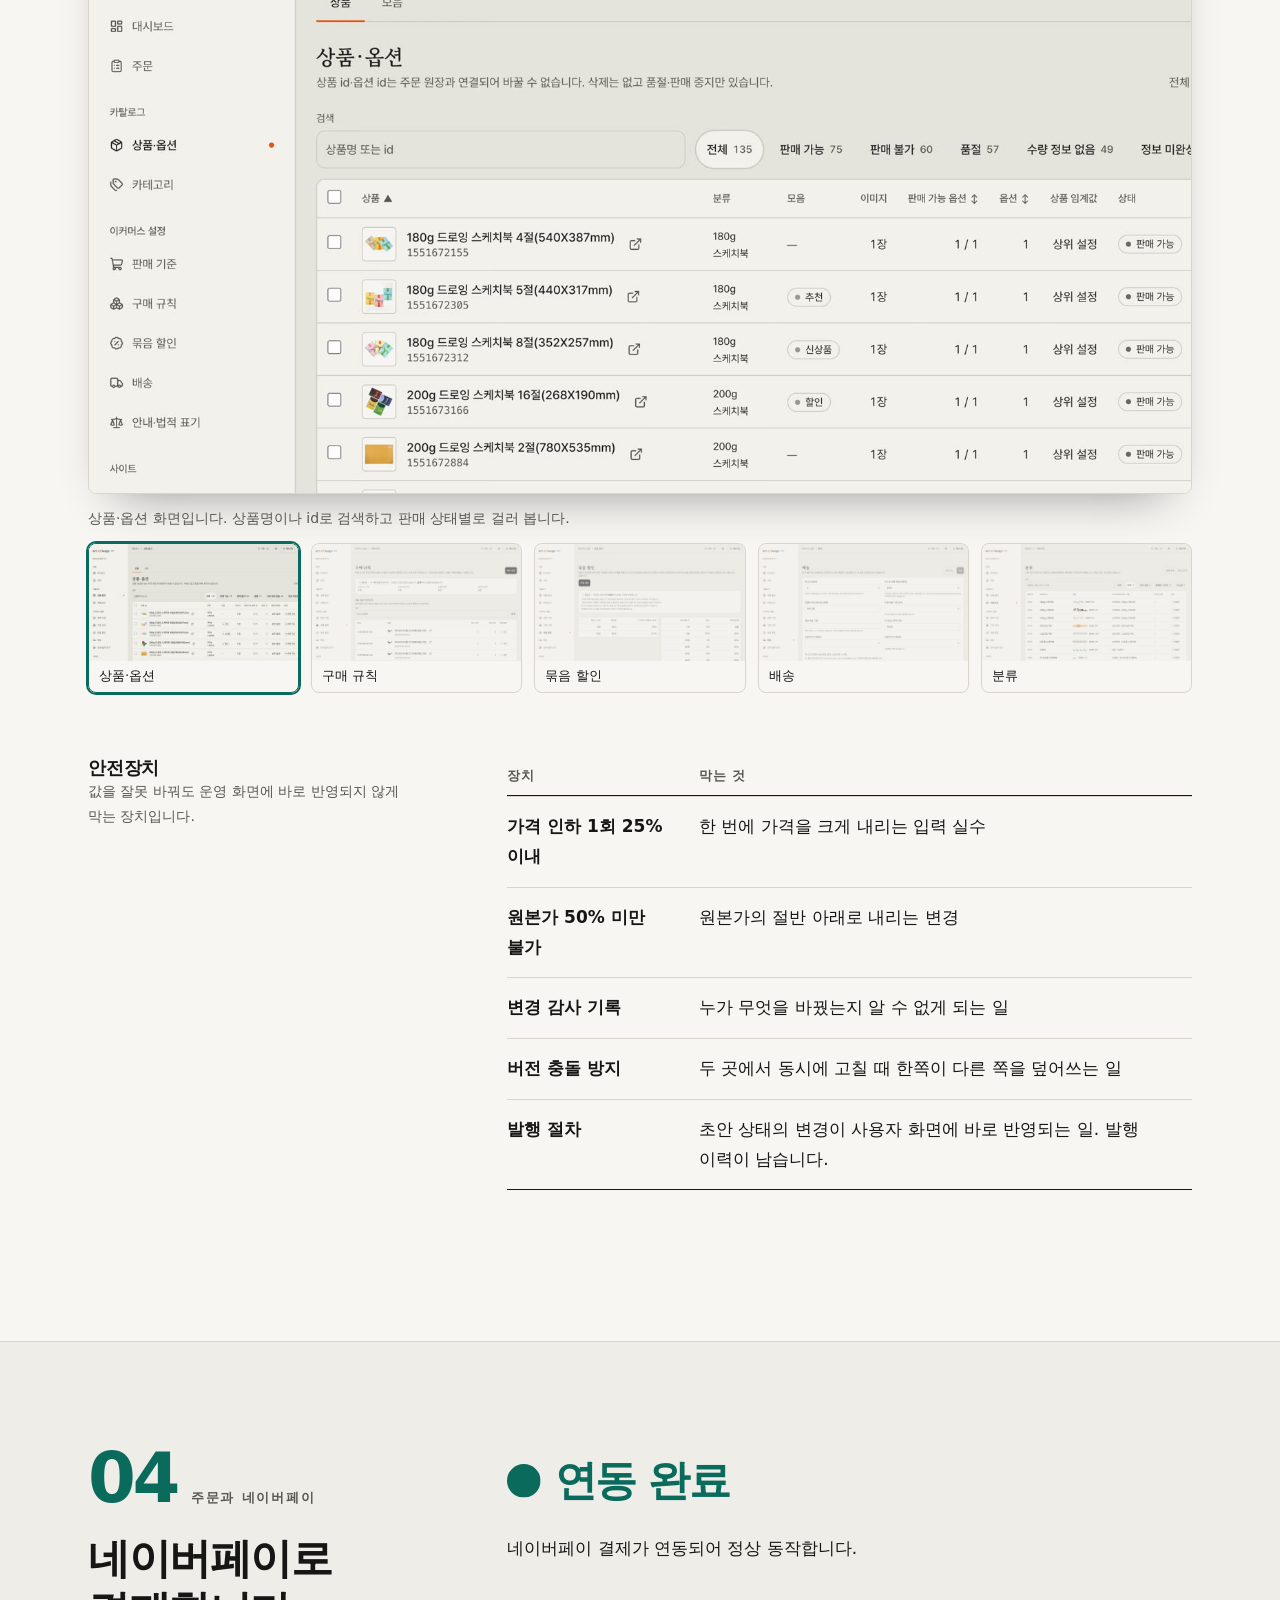
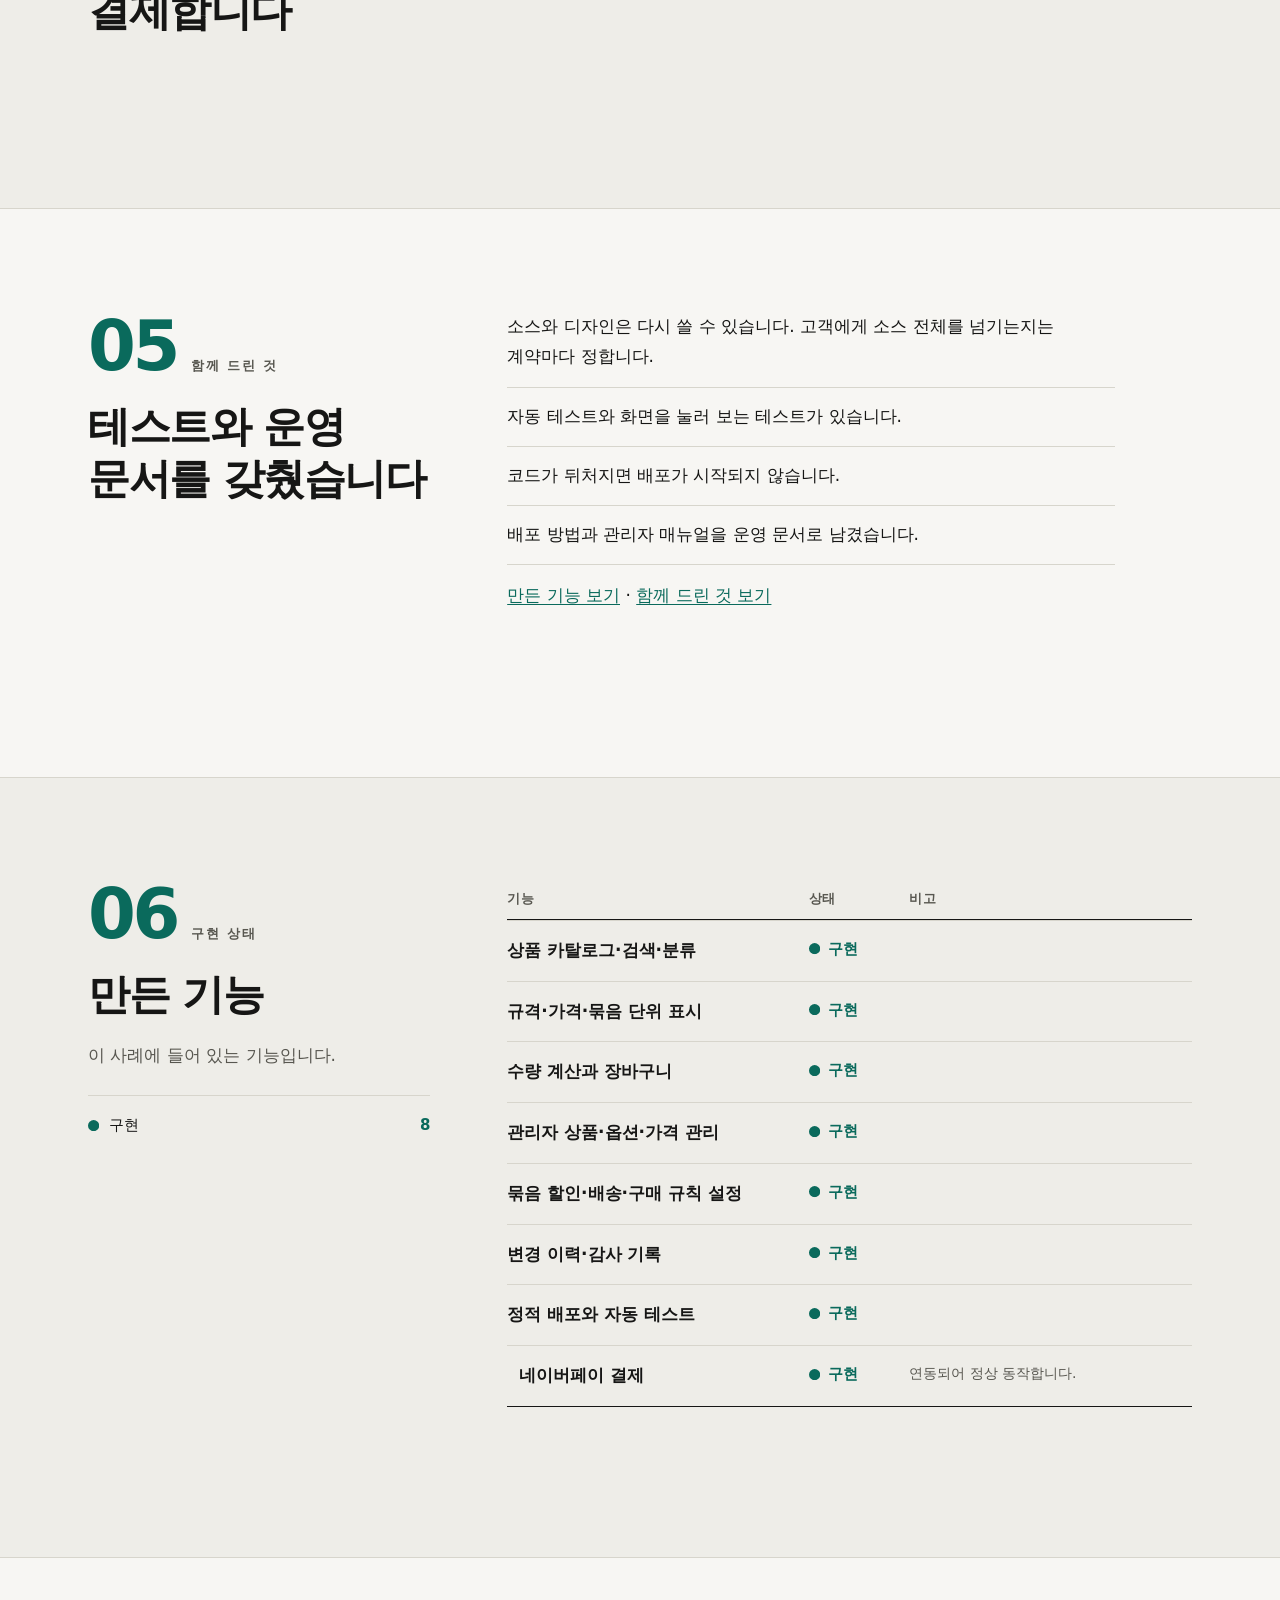
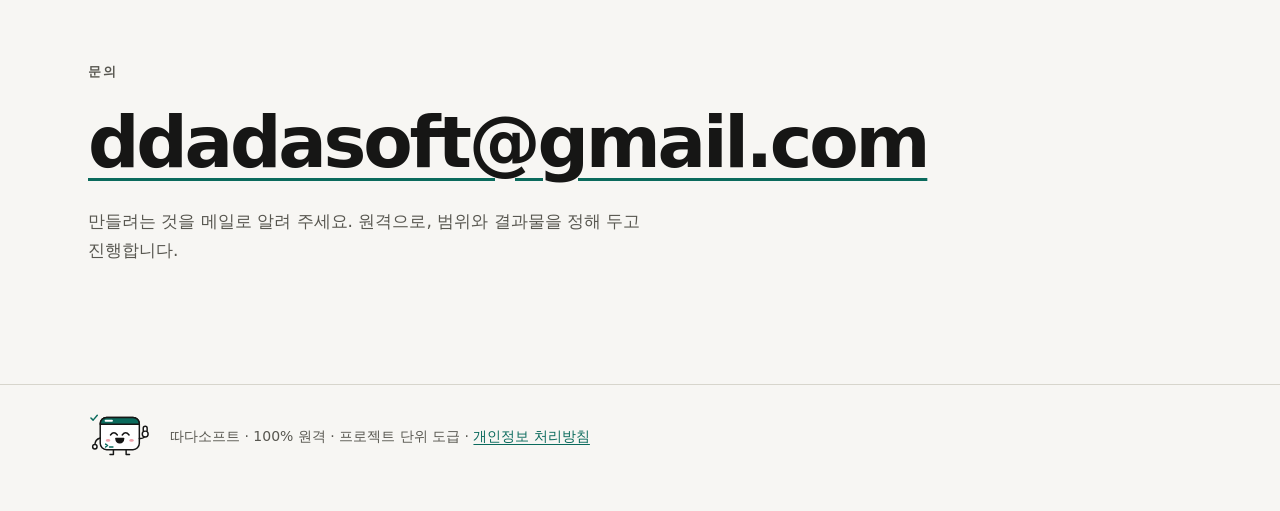
==== commit 5b6eb8a3: "포트폴리오 본문에서 없는 일과 진행 계획을 뺌" ====
--- a/case-artdg.html
+++ b/case-artdg.html
@@ -72,8 +72,8 @@
       <a href="#arch">설계 결정</a>
       <a href="#ch2">관리자</a>
       <a href="#ch3">주문</a>
-      <a href="#ch4">납품</a>
-      <a href="#state">구현 상태</a>
+      <a href="#ch4">함께 드린 것</a>
+      <a href="#state">만든 기능</a>
     </nav>
     <a class="btn" href="mailto:ddadasoft@gmail.com">메일 문의</a>
   </div>
@@ -103,7 +103,7 @@
   </div>
   <dl class="facts">
     <div><dt>성격</dt><dd>옮겨서 다시 만든 사이트입니다. 처음부터 만든 것은 아닙니다.</dd></div>
-    <div><dt>공개 사례</dt><dd>웹으로 공개한 사례는 이 하나뿐입니다. 여러 곳에 납품한 실적은 아닙니다.</dd></div>
+    <div><dt>공개</dt><dd>운영 중인 쇼핑몰입니다. 화면은 artdg.com에서 볼 수 있습니다.</dd></div>
     <div><dt>규모</dt><dd>커밋 288개, 활동일 8일</dd></div>
     <div><dt>링크</dt><dd><a href="https://artdg.com/" rel="noopener">실서비스 보기: artdg.com</a></dd></div>
   </dl>
@@ -347,19 +347,17 @@
   <div class="wrap">
     <div class="split">
       <div class="side">
-        <div class="label"><b>05</b><span>납품 방식</span></div>
-        <h2>넘기는 것과 공개하지 않는 것</h2>
+        <div class="label"><b>05</b><span>함께 드린 것</span></div>
+        <h2>테스트와 운영 문서를 갖췄습니다</h2>
       </div>
       <div>
         <p class="t">소스와 디자인은 다시 쓸 수 있습니다. 고객에게 소스 전체를 넘기는지는 계약마다 정합니다.</p>
         <ul class="checks">
-          <li>착수 전에 기능별 끝난 기준을 문서로 정하고, 1~2주마다 확인합니다.</li>
-          <li>테스트, 배포 방법, 관리자 매뉴얼을 함께 드립니다.</li>
-          <li>소스를 어디까지 넘기는지, 무상으로 어디까지 고치는지를 계약서에 적습니다.</li>
+          <li>자동 테스트와 화면을 눌러 보는 테스트가 있습니다.</li>
+          <li>코드가 뒤처지면 배포가 시작되지 않습니다.</li>
+          <li>배포 방법과 관리자 매뉴얼을 운영 문서로 남겼습니다.</li>
         </ul>
-        <h3 class="sub">공개하지 않는 것</h3>
-        <p class="t">저장소는 비공개입니다. 이 페이지에는 커밋 수, 일한 날, 구조 요약, 화면만 있습니다. 코드와 주문 데이터는 없습니다. 화면도 주문자 정보가 없는 것만 골랐습니다.</p>
-        <p><a href="#state">구현 상태 보기</a> · <a href="index.html#process">진행 방식 보기</a></p>
+        <p><a href="#state">만든 기능 보기</a> · <a href="index.html#process">함께 드린 것 보기</a></p>
       </div>
     </div>
   </div>
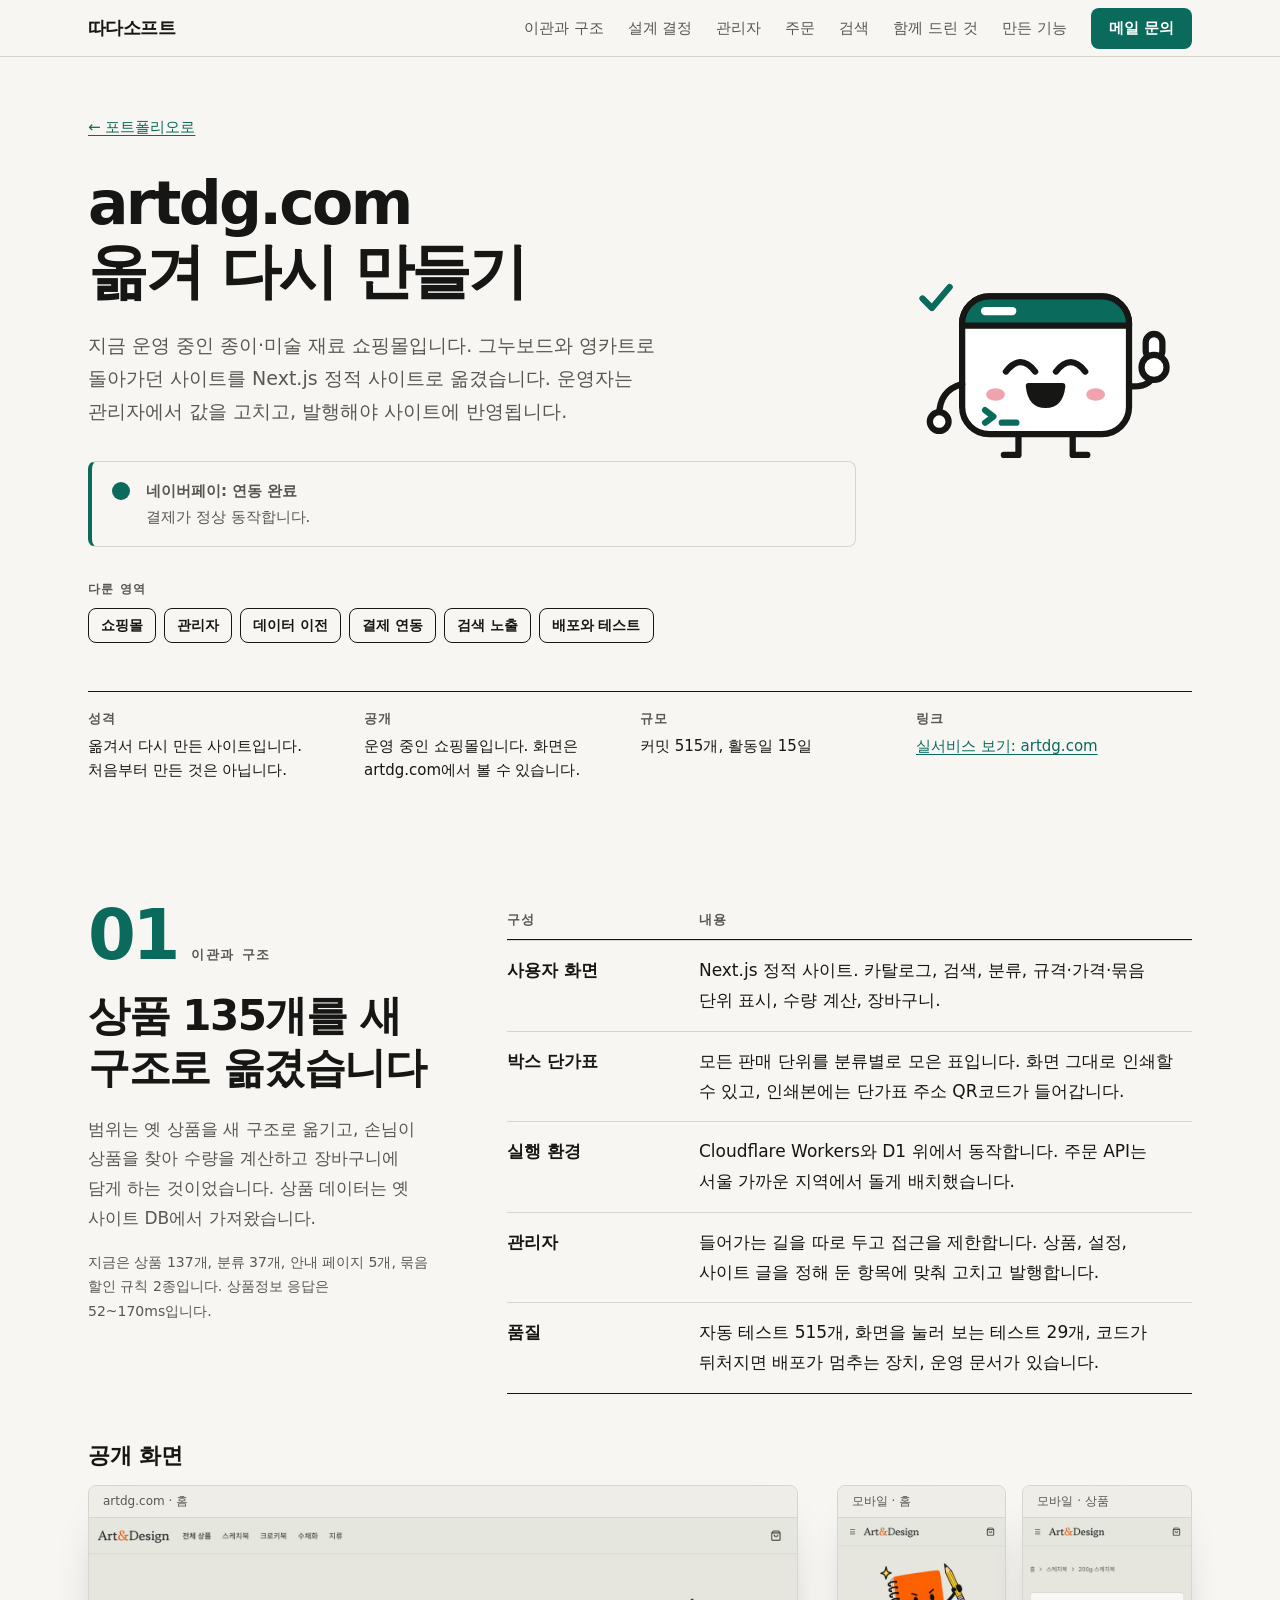
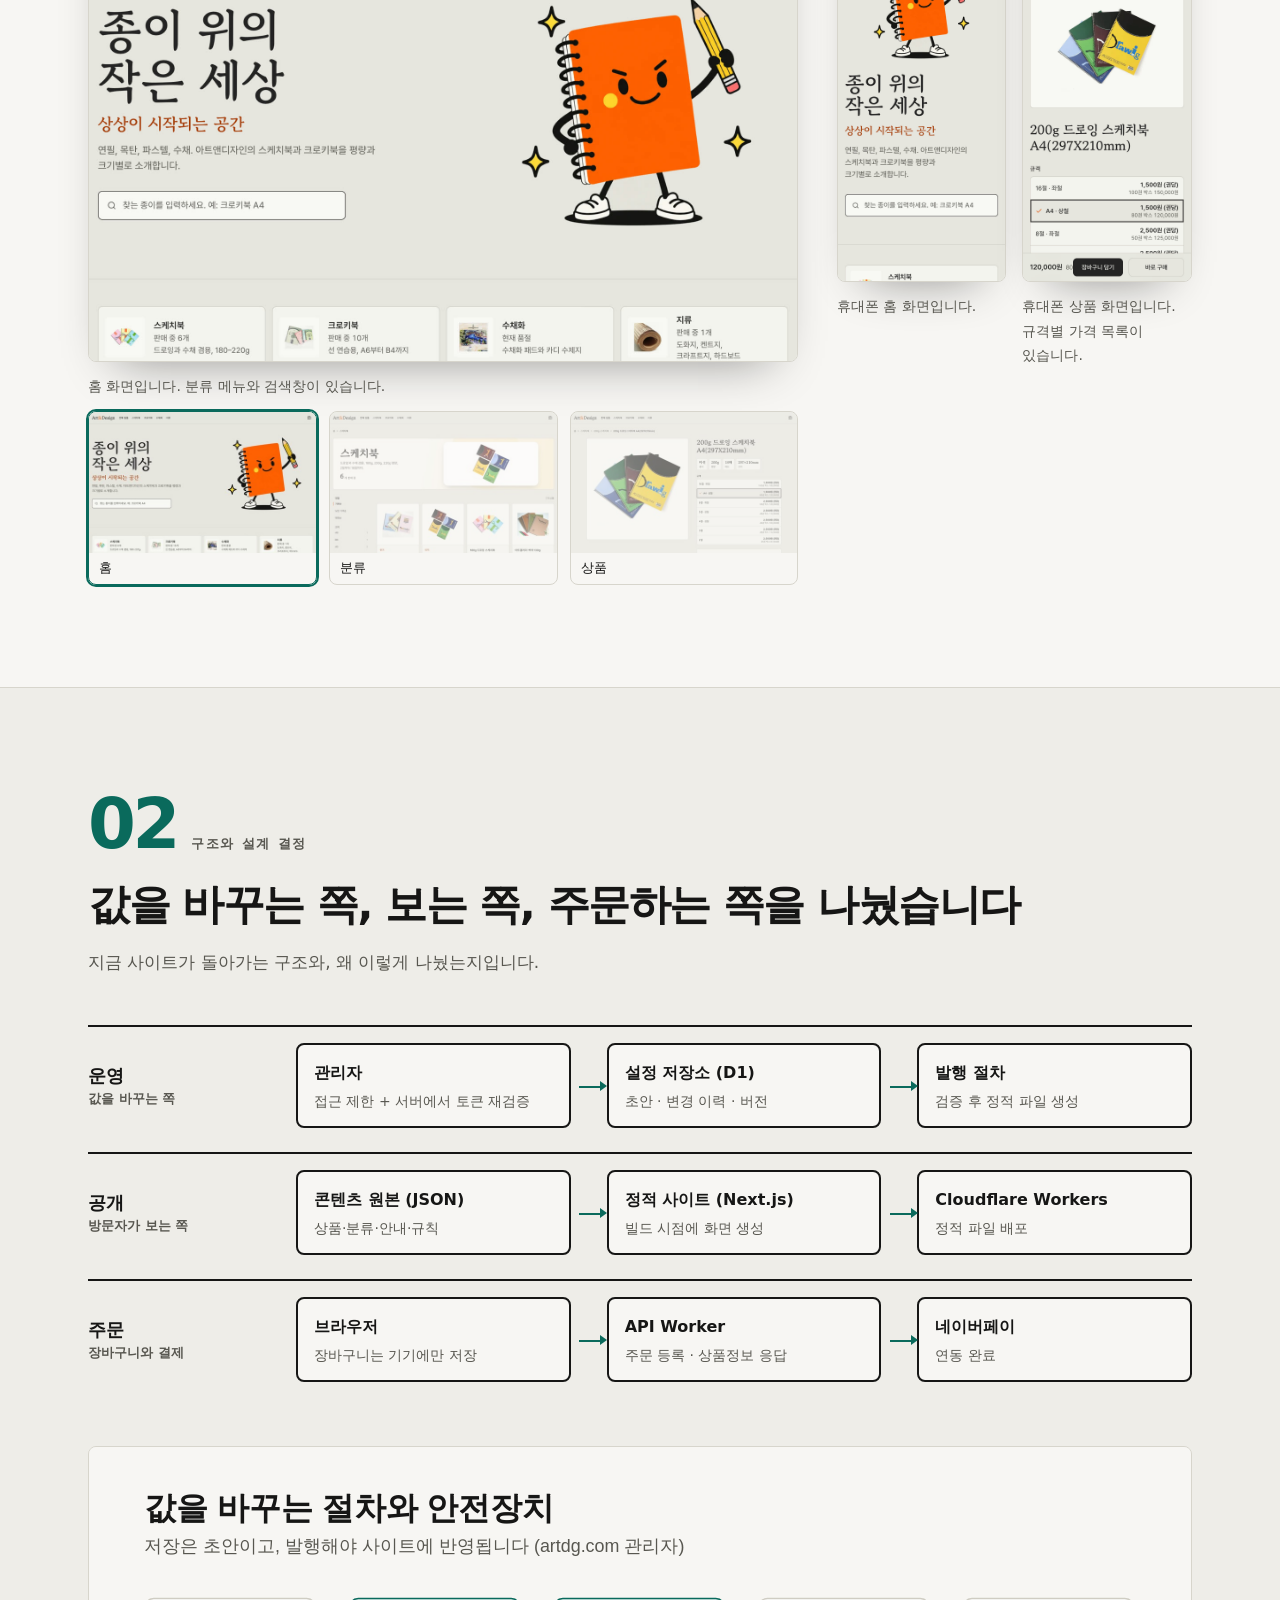
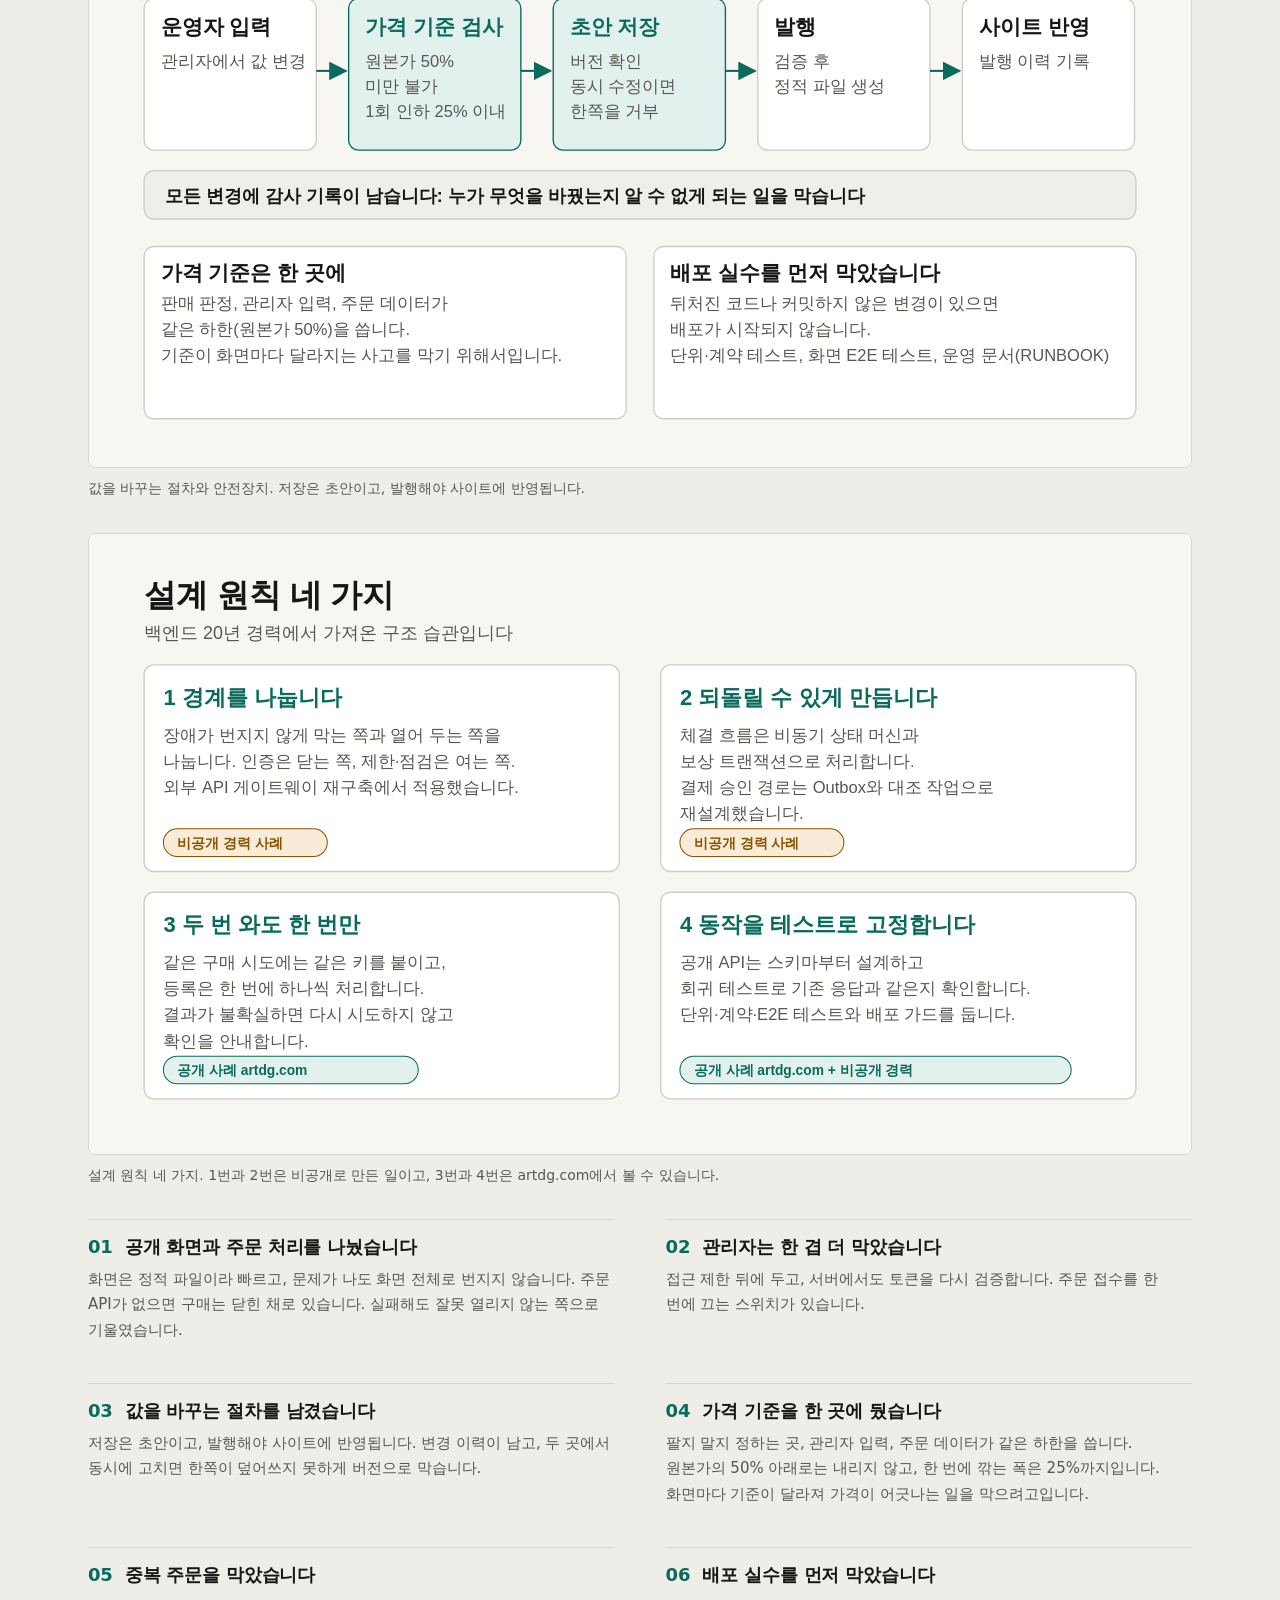
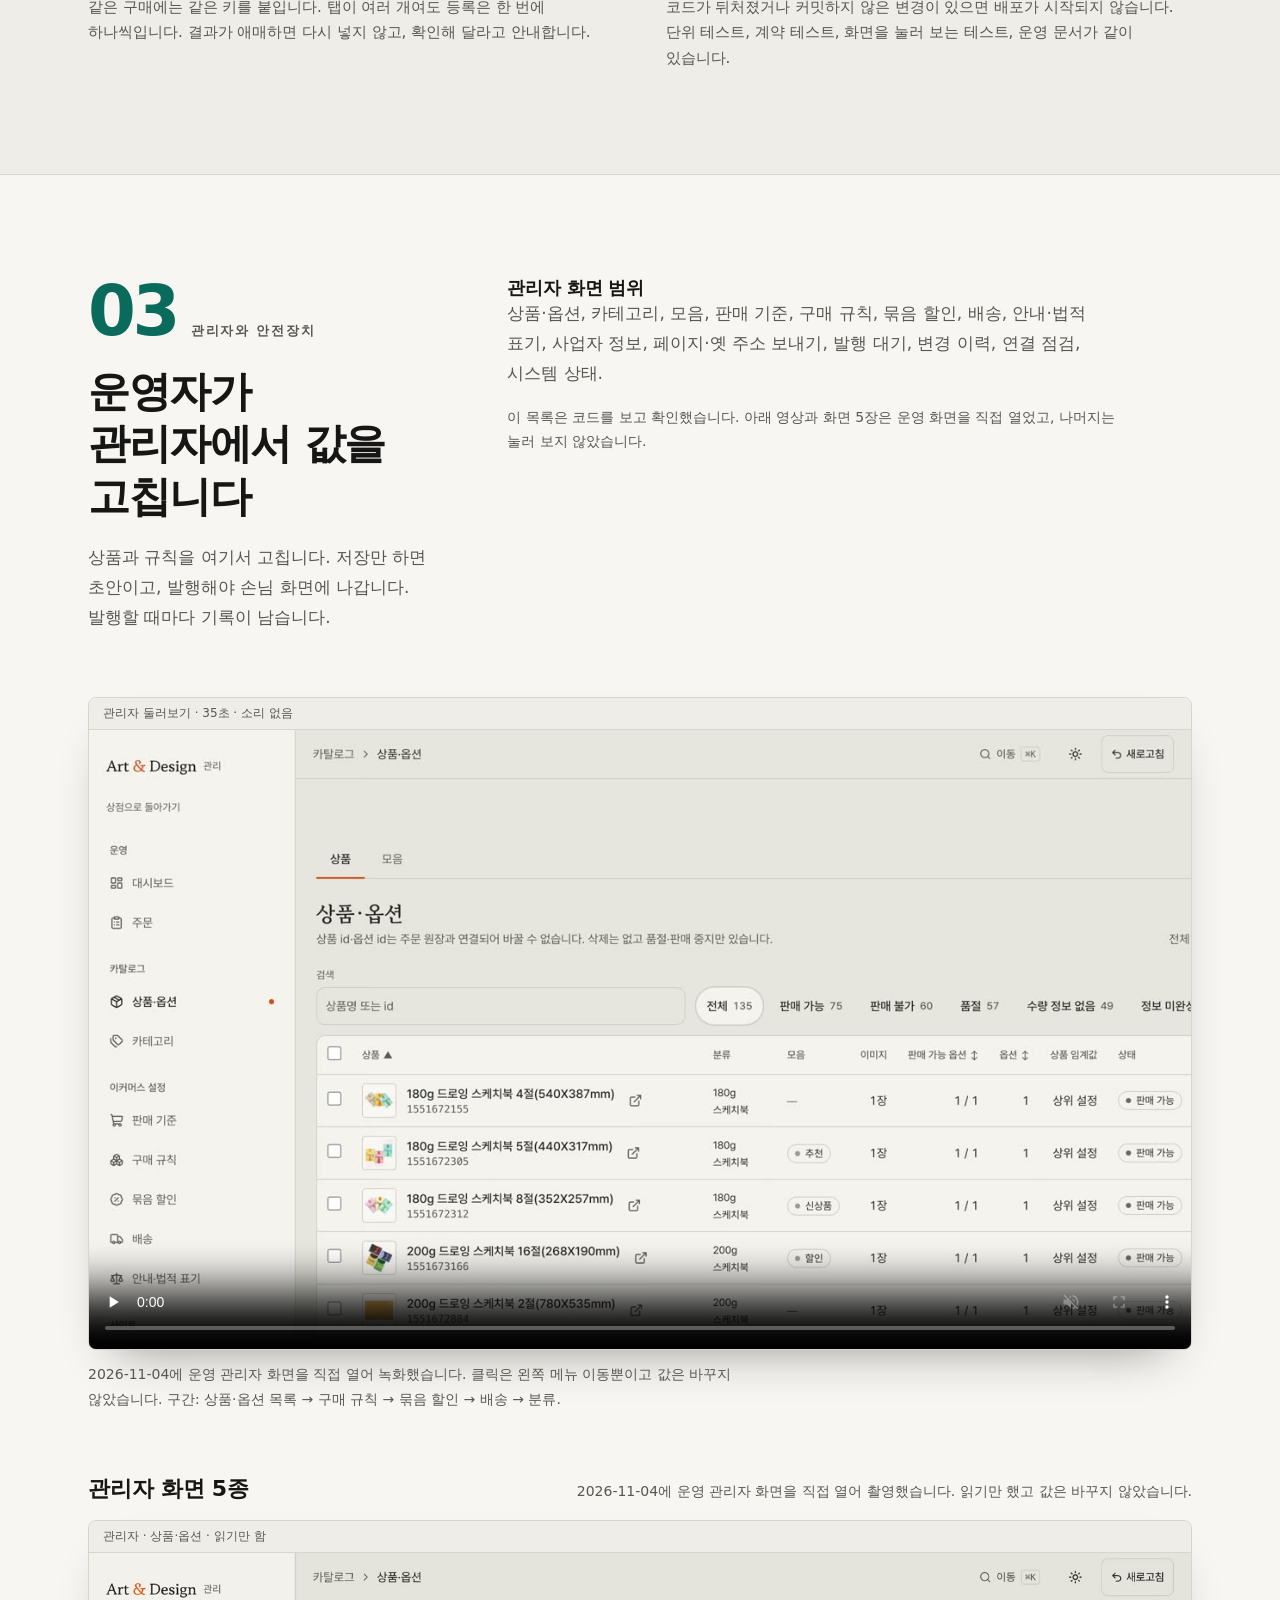
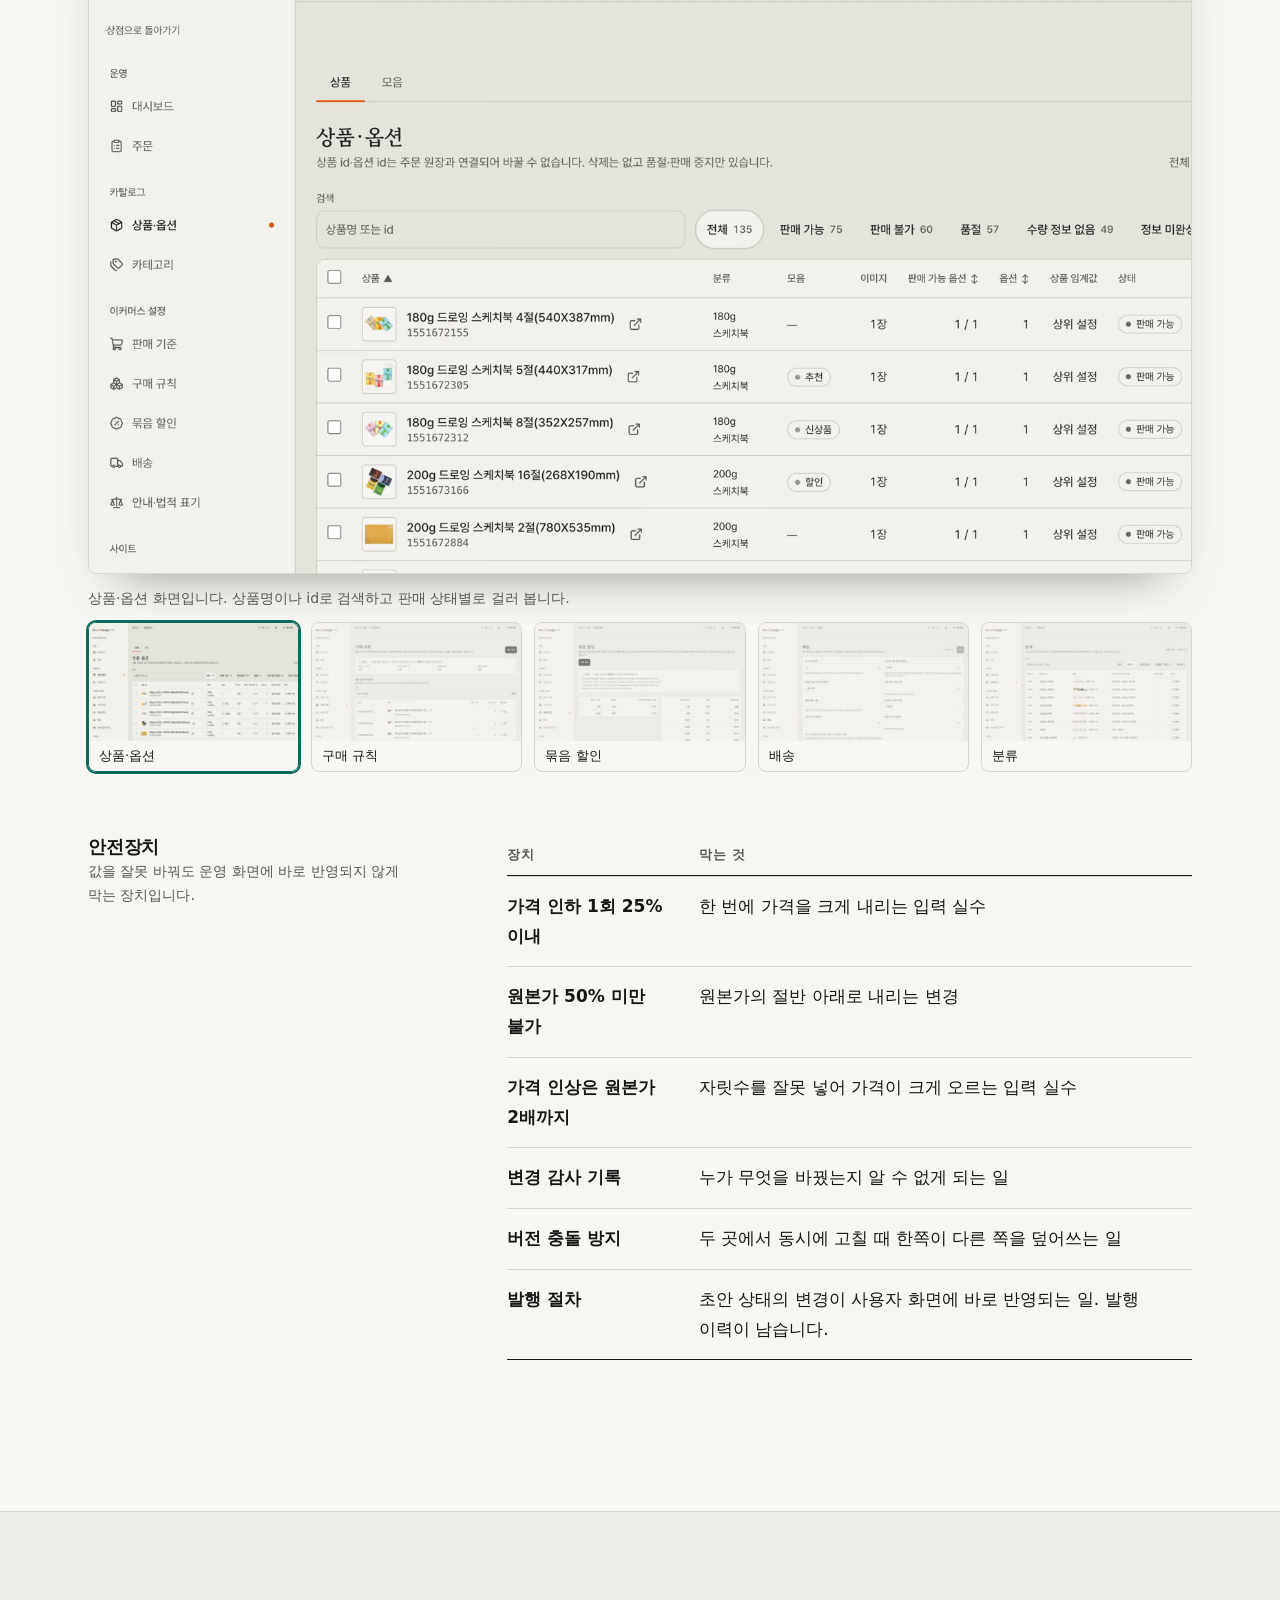
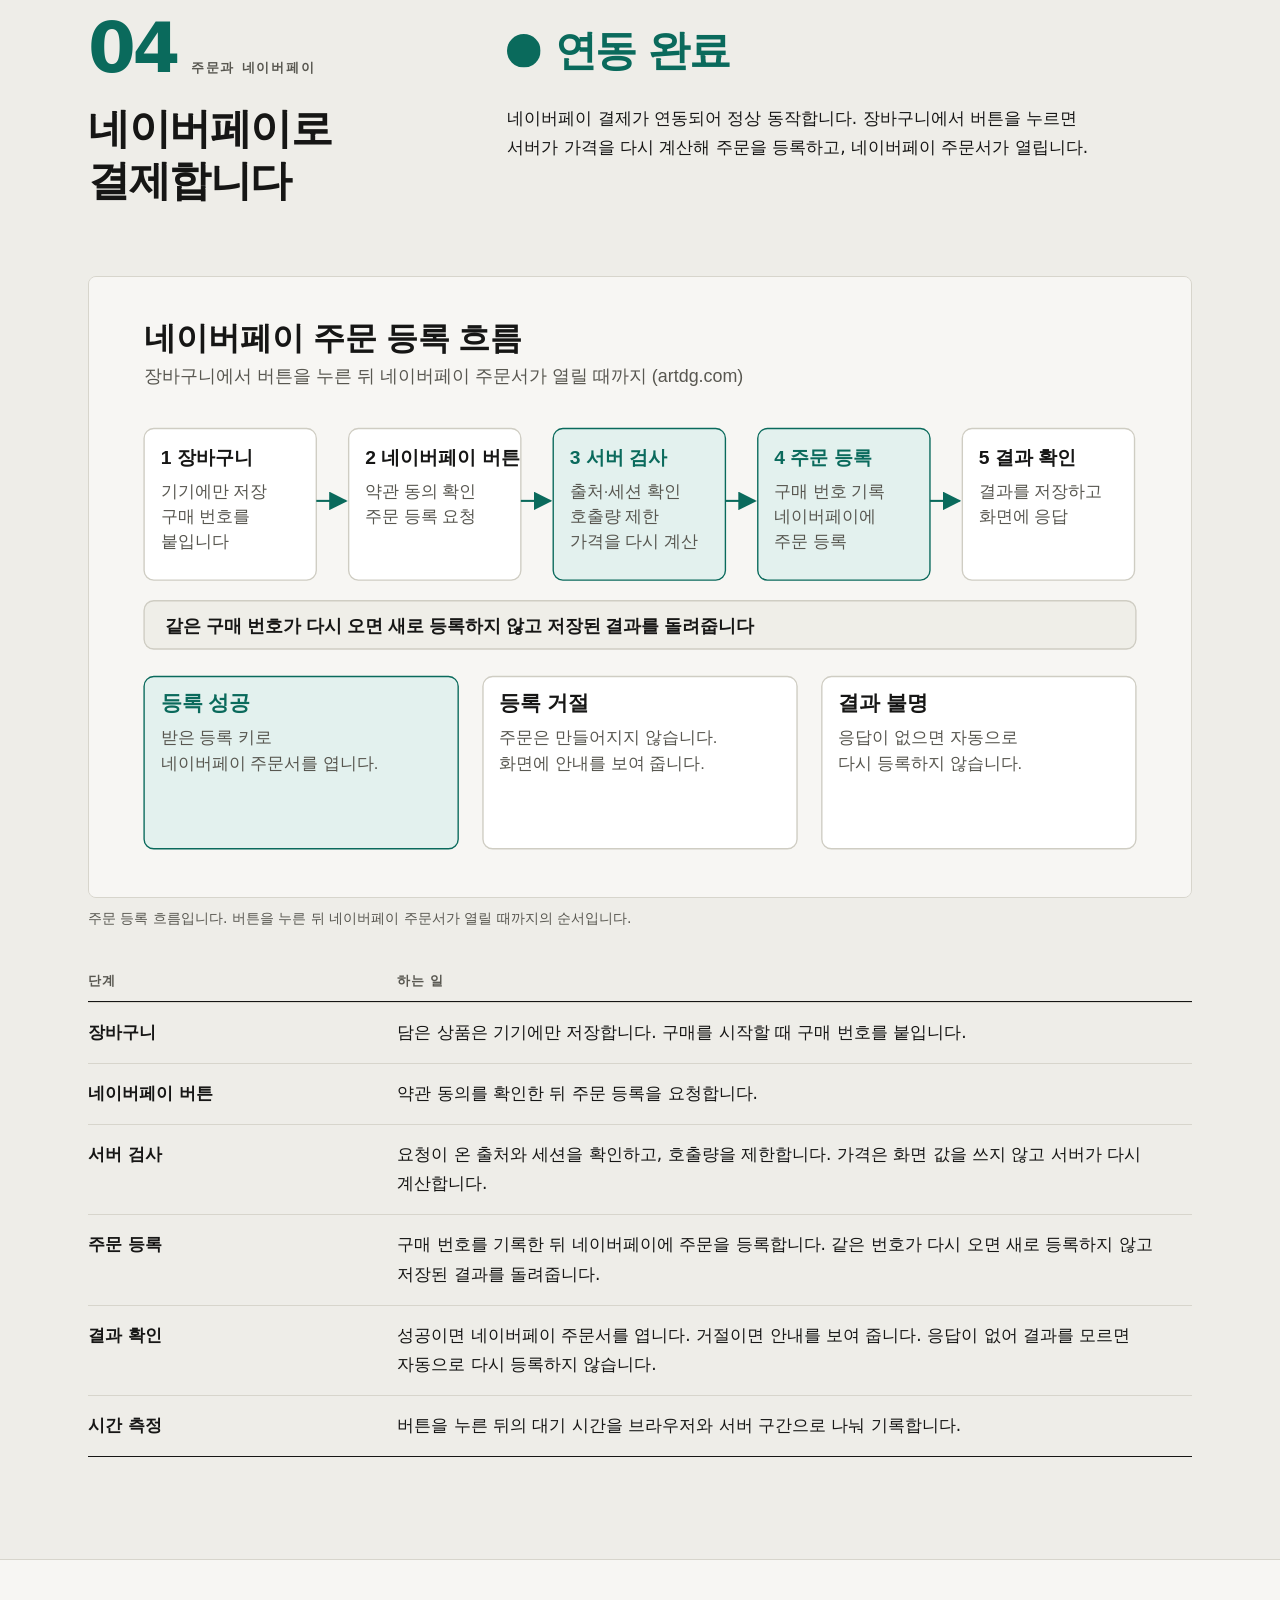
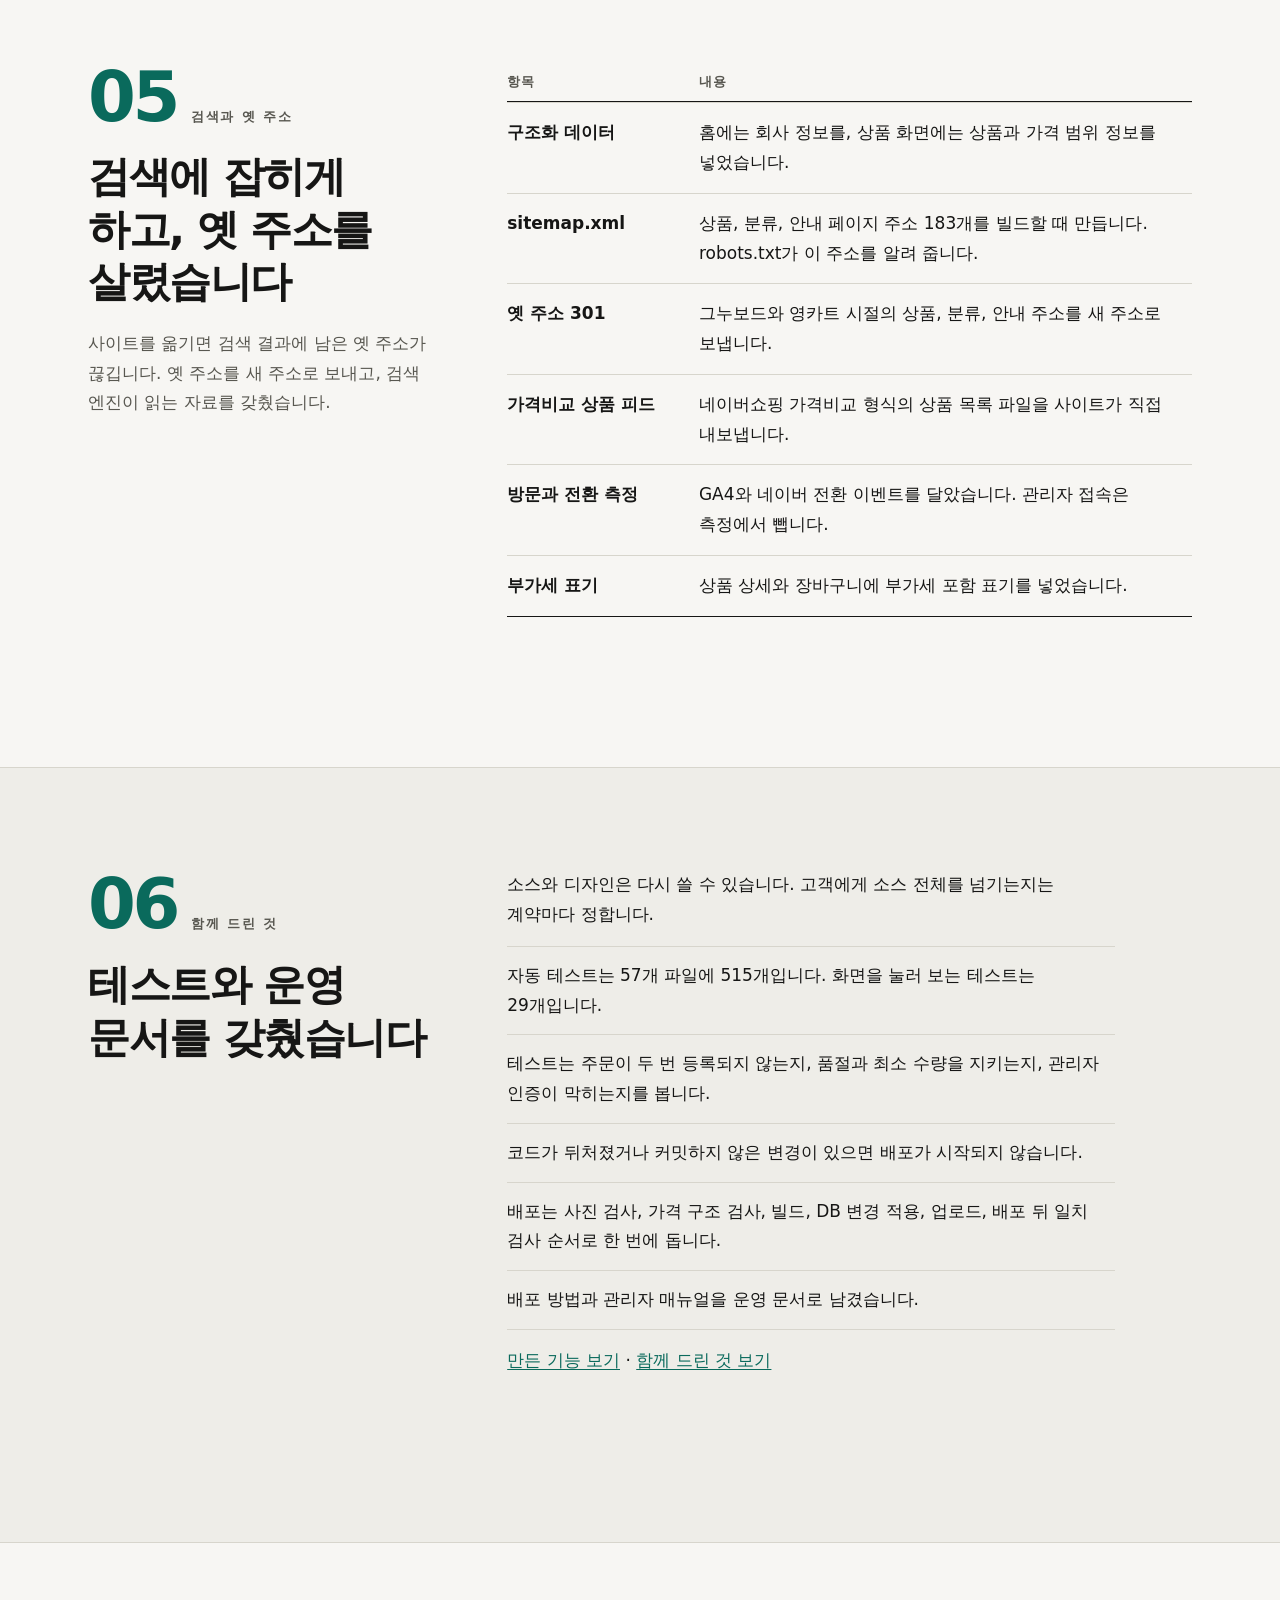
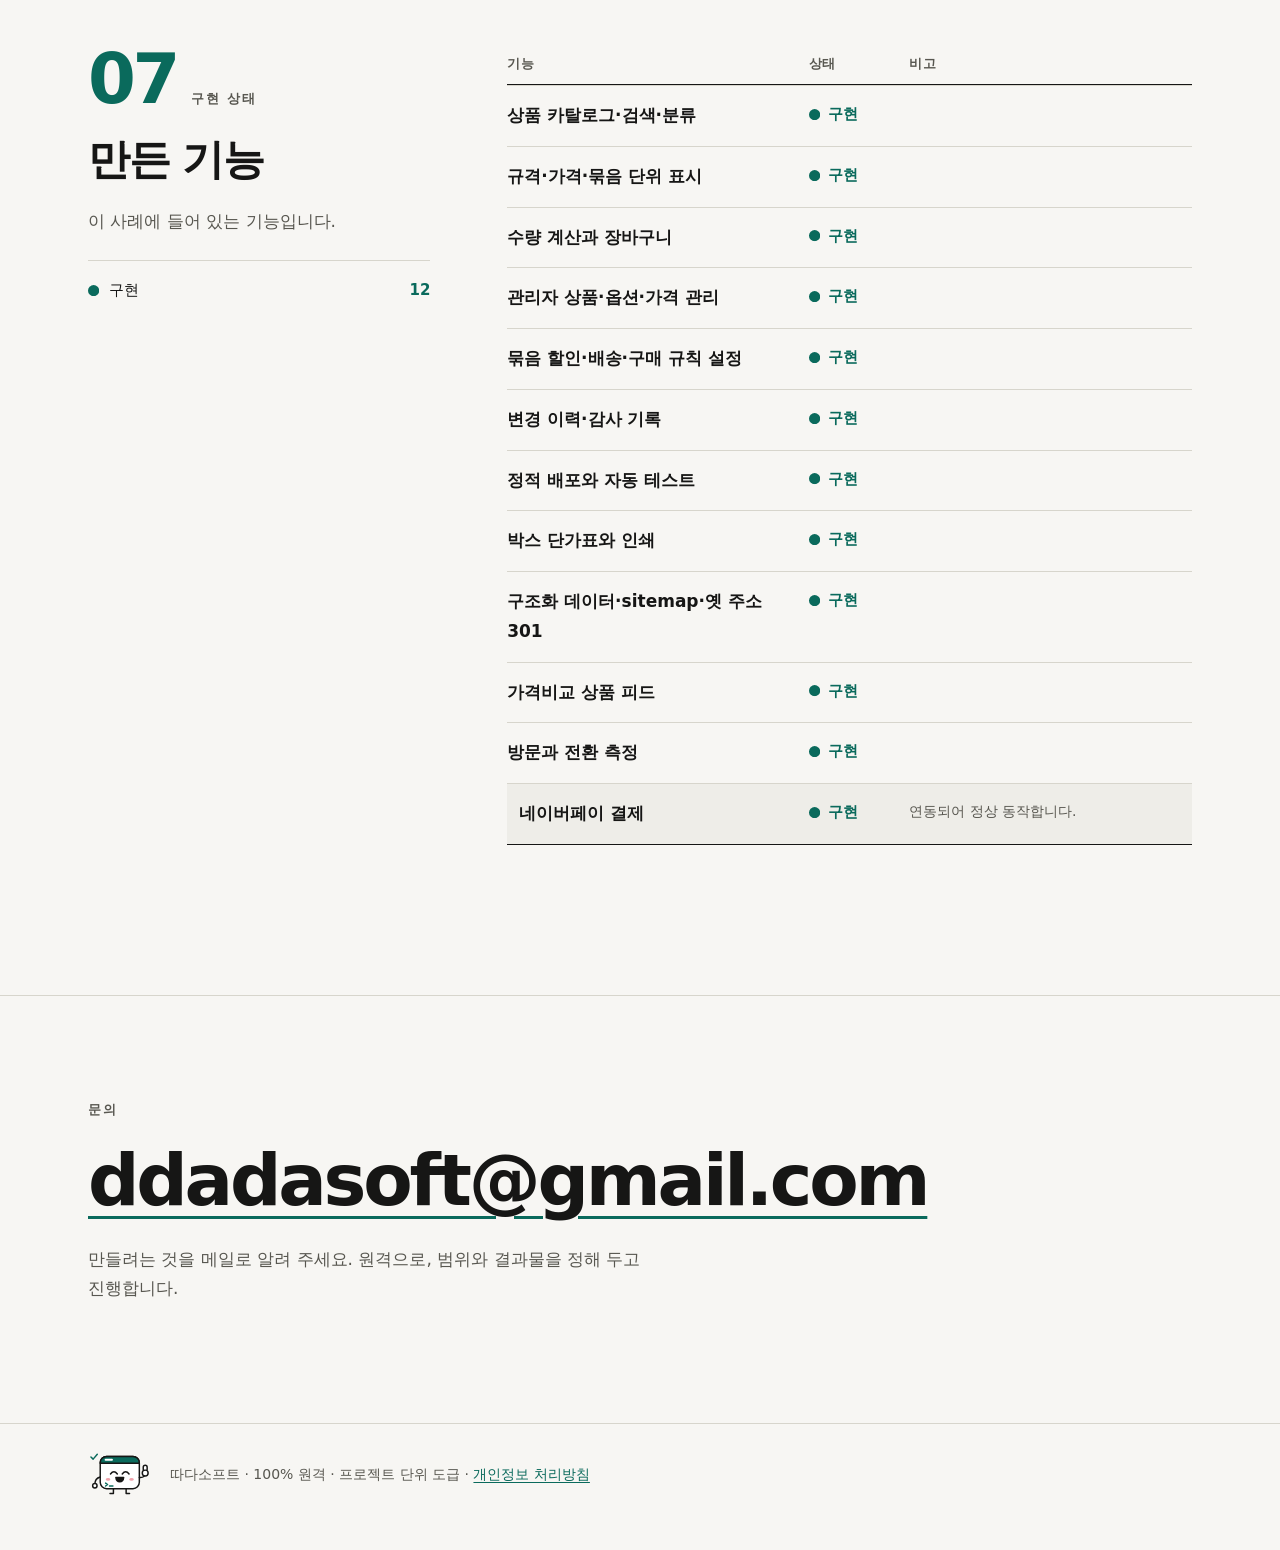
==== commit a7f9abf1: "artdg 사례를 현재 저장소 기준으로 갱신하고 주문 등록 흐름 그림을 더함" ====
--- a/case-artdg.html
+++ b/case-artdg.html
@@ -72,6 +72,7 @@
       <a href="#arch">설계 결정</a>
       <a href="#ch2">관리자</a>
       <a href="#ch3">주문</a>
+      <a href="#seo">검색</a>
       <a href="#ch4">함께 드린 것</a>
       <a href="#state">만든 기능</a>
     </nav>
@@ -95,7 +96,7 @@
   <div class="areas">
     <span class="k">다룬 영역</span>
     <ul class="chips">
-      <li>쇼핑몰</li><li>관리자</li><li>데이터 이전</li><li>결제 연동</li><li>배포와 테스트</li>
+      <li>쇼핑몰</li><li>관리자</li><li>데이터 이전</li><li>결제 연동</li><li>검색 노출</li><li>배포와 테스트</li>
     </ul>
   </div>
   </div>
@@ -104,7 +105,7 @@
   <dl class="facts">
     <div><dt>성격</dt><dd>옮겨서 다시 만든 사이트입니다. 처음부터 만든 것은 아닙니다.</dd></div>
     <div><dt>공개</dt><dd>운영 중인 쇼핑몰입니다. 화면은 artdg.com에서 볼 수 있습니다.</dd></div>
-    <div><dt>규모</dt><dd>커밋 288개, 활동일 8일</dd></div>
+    <div><dt>규모</dt><dd>커밋 515개, 활동일 15일</dd></div>
     <div><dt>링크</dt><dd><a href="https://artdg.com/" rel="noopener">실서비스 보기: artdg.com</a></dd></div>
   </dl>
 </div>
@@ -116,16 +117,17 @@
         <div class="label"><b>01</b><span>이관과 구조</span></div>
         <h2>상품 135개를 새 구조로 옮겼습니다</h2>
         <p>범위는 옛 상품을 새 구조로 옮기고, 손님이 상품을 찾아 수량을 계산하고 장바구니에 담게 하는 것이었습니다. 상품 데이터는 옛 사이트 DB에서 가져왔습니다.</p>
-        <p class="small">상품 135개, 안내 페이지 5개, 묶음 할인 규칙 2종, 상품정보 응답 52~170ms입니다.</p>
+        <p class="small">지금은 상품 137개, 분류 37개, 안내 페이지 5개, 묶음 할인 규칙 2종입니다. 상품정보 응답은 52~170ms입니다.</p>
       </div>
       <table class="kv">
         <caption>구성 요소</caption>
         <thead><tr><th scope="col">구성</th><th scope="col">내용</th></tr></thead>
         <tbody>
           <tr><th scope="row">사용자 화면</th><td>Next.js 정적 사이트. 카탈로그, 검색, 분류, 규격·가격·묶음 단위 표시, 수량 계산, 장바구니.</td></tr>
-          <tr><th scope="row">실행 환경</th><td>Cloudflare Workers와 D1 위에서 동작합니다.</td></tr>
+          <tr><th scope="row">박스 단가표</th><td>모든 판매 단위를 분류별로 모은 표입니다. 화면 그대로 인쇄할 수 있고, 인쇄본에는 단가표 주소 QR코드가 들어갑니다.</td></tr>
+          <tr><th scope="row">실행 환경</th><td>Cloudflare Workers와 D1 위에서 동작합니다. 주문 API는 서울 가까운 지역에서 돌게 배치했습니다.</td></tr>
           <tr><th scope="row">관리자</th><td>들어가는 길을 따로 두고 접근을 제한합니다. 상품, 설정, 사이트 글을 정해 둔 항목에 맞춰 고치고 발행합니다.</td></tr>
-          <tr><th scope="row">품질</th><td>자동 테스트, 화면을 눌러 보는 테스트, 코드가 뒤처지면 배포가 멈추는 장치, 운영 문서가 있습니다.</td></tr>
+          <tr><th scope="row">품질</th><td>자동 테스트 515개, 화면을 눌러 보는 테스트 29개, 코드가 뒤처지면 배포가 멈추는 장치, 운영 문서가 있습니다.</td></tr>
         </tbody>
       </table>
     </div>
@@ -251,7 +253,7 @@
       </div>
       <div>
         <h3>관리자 화면 범위</h3>
-        <p class="muted t">상품·옵션, 카테고리, 판매 기준, 구매 규칙, 묶음 할인, 배송, 안내·법적 표기, 사업자 정보, 페이지·리다이렉트, 발행, 연결 점검.</p>
+        <p class="muted t">상품·옵션, 카테고리, 모음, 판매 기준, 구매 규칙, 묶음 할인, 배송, 안내·법적 표기, 사업자 정보, 페이지·옛 주소 보내기, 발행 대기, 변경 이력, 연결 점검, 시스템 상태.</p>
         <p class="small t">이 목록은 코드를 보고 확인했습니다. 아래 영상과 화면 5장은 운영 화면을 직접 열었고, 나머지는 눌러 보지 않았습니다.</p>
       </div>
     </div>
@@ -319,6 +321,7 @@
         <tbody>
           <tr><th scope="row">가격 인하 1회 25% 이내</th><td>한 번에 가격을 크게 내리는 입력 실수</td></tr>
           <tr><th scope="row">원본가 50% 미만 불가</th><td>원본가의 절반 아래로 내리는 변경</td></tr>
+          <tr><th scope="row">가격 인상은 원본가 2배까지</th><td>자릿수를 잘못 넣어 가격이 크게 오르는 입력 실수</td></tr>
           <tr><th scope="row">변경 감사 기록</th><td>누가 무엇을 바꿨는지 알 수 없게 되는 일</td></tr>
           <tr><th scope="row">버전 충돌 방지</th><td>두 곳에서 동시에 고칠 때 한쪽이 다른 쪽을 덮어쓰는 일</td></tr>
           <tr><th scope="row">발행 절차</th><td>초안 상태의 변경이 사용자 화면에 바로 반영되는 일. 발행 이력이 남습니다.</td></tr>
@@ -337,24 +340,68 @@
       </div>
       <div>
         <p class="state ok"><svg class="ic" aria-hidden="true"><use href="#i-done"/></svg><strong>연동 완료</strong></p>
-        <p class="t">네이버페이 결제가 연동되어 정상 동작합니다.</p>
-      </div>
-    </div>
-  </div>
-</section>
-
-<section class="ch" id="ch4">
-  <div class="wrap">
-    <div class="split">
-      <div class="side">
-        <div class="label"><b>05</b><span>함께 드린 것</span></div>
+        <p class="t">네이버페이 결제가 연동되어 정상 동작합니다. 장바구니에서 버튼을 누르면 서버가 가격을 다시 계산해 주문을 등록하고, 네이버페이 주문서가 열립니다.</p>
+      </div>
+    </div>
+
+    <figure class="arch-fig">
+      <a href="media/npay-flow.svg" target="_blank" rel="noopener"><img src="media/npay-flow.svg" width="1600" height="900" loading="lazy" alt="네이버페이 주문 등록 흐름: 장바구니, 네이버페이 버튼, 서버 검사, 주문 등록, 결과 확인. 등록 성공이면 네이버페이 주문서를 열고, 거절이면 안내를 보여 주고, 결과 불명이면 자동으로 다시 등록하지 않습니다."></a>
+      <figcaption class="small">주문 등록 흐름입니다. 버튼을 누른 뒤 네이버페이 주문서가 열릴 때까지의 순서입니다.</figcaption>
+    </figure>
+
+    <table class="kv">
+      <caption>주문 등록 단계</caption>
+      <thead><tr><th scope="col">단계</th><th scope="col">하는 일</th></tr></thead>
+      <tbody>
+        <tr><th scope="row">장바구니</th><td>담은 상품은 기기에만 저장합니다. 구매를 시작할 때 구매 번호를 붙입니다.</td></tr>
+        <tr><th scope="row">네이버페이 버튼</th><td>약관 동의를 확인한 뒤 주문 등록을 요청합니다.</td></tr>
+        <tr><th scope="row">서버 검사</th><td>요청이 온 출처와 세션을 확인하고, 호출량을 제한합니다. 가격은 화면 값을 쓰지 않고 서버가 다시 계산합니다.</td></tr>
+        <tr><th scope="row">주문 등록</th><td>구매 번호를 기록한 뒤 네이버페이에 주문을 등록합니다. 같은 번호가 다시 오면 새로 등록하지 않고 저장된 결과를 돌려줍니다.</td></tr>
+        <tr><th scope="row">결과 확인</th><td>성공이면 네이버페이 주문서를 엽니다. 거절이면 안내를 보여 줍니다. 응답이 없어 결과를 모르면 자동으로 다시 등록하지 않습니다.</td></tr>
+        <tr><th scope="row">시간 측정</th><td>버튼을 누른 뒤의 대기 시간을 브라우저와 서버 구간으로 나눠 기록합니다.</td></tr>
+      </tbody>
+    </table>
+  </div>
+</section>
+
+<section class="ch" id="seo">
+  <div class="wrap">
+    <div class="split">
+      <div class="side">
+        <div class="label"><b>05</b><span>검색과 옛 주소</span></div>
+        <h2>검색에 잡히게 하고, 옛 주소를 살렸습니다</h2>
+        <p>사이트를 옮기면 검색 결과에 남은 옛 주소가 끊깁니다. 옛 주소를 새 주소로 보내고, 검색 엔진이 읽는 자료를 갖췄습니다.</p>
+      </div>
+      <table class="kv">
+        <caption>검색과 주소</caption>
+        <thead><tr><th scope="col">항목</th><th scope="col">내용</th></tr></thead>
+        <tbody>
+          <tr><th scope="row">구조화 데이터</th><td>홈에는 회사 정보를, 상품 화면에는 상품과 가격 범위 정보를 넣었습니다.</td></tr>
+          <tr><th scope="row">sitemap.xml</th><td>상품, 분류, 안내 페이지 주소 183개를 빌드할 때 만듭니다. robots.txt가 이 주소를 알려 줍니다.</td></tr>
+          <tr><th scope="row">옛 주소 301</th><td>그누보드와 영카트 시절의 상품, 분류, 안내 주소를 새 주소로 보냅니다.</td></tr>
+          <tr><th scope="row">가격비교 상품 피드</th><td>네이버쇼핑 가격비교 형식의 상품 목록 파일을 사이트가 직접 내보냅니다.</td></tr>
+          <tr><th scope="row">방문과 전환 측정</th><td>GA4와 네이버 전환 이벤트를 달았습니다. 관리자 접속은 측정에서 뺍니다.</td></tr>
+          <tr><th scope="row">부가세 표기</th><td>상품 상세와 장바구니에 부가세 포함 표기를 넣었습니다.</td></tr>
+        </tbody>
+      </table>
+    </div>
+  </div>
+</section>
+
+<section class="ch band alt" id="ch4">
+  <div class="wrap">
+    <div class="split">
+      <div class="side">
+        <div class="label"><b>06</b><span>함께 드린 것</span></div>
         <h2>테스트와 운영 문서를 갖췄습니다</h2>
       </div>
       <div>
         <p class="t">소스와 디자인은 다시 쓸 수 있습니다. 고객에게 소스 전체를 넘기는지는 계약마다 정합니다.</p>
         <ul class="checks">
-          <li>자동 테스트와 화면을 눌러 보는 테스트가 있습니다.</li>
-          <li>코드가 뒤처지면 배포가 시작되지 않습니다.</li>
+          <li>자동 테스트는 57개 파일에 515개입니다. 화면을 눌러 보는 테스트는 29개입니다.</li>
+          <li>테스트는 주문이 두 번 등록되지 않는지, 품절과 최소 수량을 지키는지, 관리자 인증이 막히는지를 봅니다.</li>
+          <li>코드가 뒤처졌거나 커밋하지 않은 변경이 있으면 배포가 시작되지 않습니다.</li>
+          <li>배포는 사진 검사, 가격 구조 검사, 빌드, DB 변경 적용, 업로드, 배포 뒤 일치 검사 순서로 한 번에 돕니다.</li>
           <li>배포 방법과 관리자 매뉴얼을 운영 문서로 남겼습니다.</li>
         </ul>
         <p><a href="#state">만든 기능 보기</a> · <a href="index.html#process">함께 드린 것 보기</a></p>
@@ -363,15 +410,15 @@
   </div>
 </section>
 
-<section class="ch band alt" id="state">
-  <div class="wrap">
-    <div class="split">
-      <div class="side">
-        <div class="label"><b>06</b><span>구현 상태</span></div>
+<section class="ch" id="state">
+  <div class="wrap">
+    <div class="split">
+      <div class="side">
+        <div class="label"><b>07</b><span>구현 상태</span></div>
         <h2>만든 기능</h2>
         <p>이 사례에 들어 있는 기능입니다.</p>
         <div class="legend">
-          <span class="done"><svg class="ic" aria-hidden="true"><use href="#i-done"/></svg><span class="fg">구현</span><b>8</b></span>
+          <span class="done"><svg class="ic" aria-hidden="true"><use href="#i-done"/></svg><span class="fg">구현</span><b>12</b></span>
         </div>
       </div>
       <table>
@@ -387,6 +434,10 @@
         <tr><th scope="row">묶음 할인·배송·구매 규칙 설정</th><td class="st done"><svg class="ic" aria-hidden="true"><use href="#i-done"/></svg>구현</td><td class="nt"></td></tr>
         <tr><th scope="row">변경 이력·감사 기록</th><td class="st done"><svg class="ic" aria-hidden="true"><use href="#i-done"/></svg>구현</td><td class="nt"></td></tr>
         <tr><th scope="row">정적 배포와 자동 테스트</th><td class="st done"><svg class="ic" aria-hidden="true"><use href="#i-done"/></svg>구현</td><td class="nt"></td></tr>
+        <tr><th scope="row">박스 단가표와 인쇄</th><td class="st done"><svg class="ic" aria-hidden="true"><use href="#i-done"/></svg>구현</td><td class="nt"></td></tr>
+        <tr><th scope="row">구조화 데이터·sitemap·옛 주소 301</th><td class="st done"><svg class="ic" aria-hidden="true"><use href="#i-done"/></svg>구현</td><td class="nt"></td></tr>
+        <tr><th scope="row">가격비교 상품 피드</th><td class="st done"><svg class="ic" aria-hidden="true"><use href="#i-done"/></svg>구현</td><td class="nt"></td></tr>
+        <tr><th scope="row">방문과 전환 측정</th><td class="st done"><svg class="ic" aria-hidden="true"><use href="#i-done"/></svg>구현</td><td class="nt"></td></tr>
         <tr class="hl"><th scope="row">네이버페이 결제</th><td class="st done"><svg class="ic" aria-hidden="true"><use href="#i-done"/></svg>구현</td><td class="nt">연동되어 정상 동작합니다.</td></tr>
       </tbody>
     </table>
--- a/style.css
+++ b/style.css
@@ -353,3 +353,5 @@
 }
 
 .arch-fig{margin:2rem 0}.arch-fig img{display:block;width:100%;height:auto;border:1px solid var(--line);border-radius:var(--r)}.arch-fig figcaption{margin-top:.5rem}
+
+.feat .links a+a{margin-left:1.5rem}
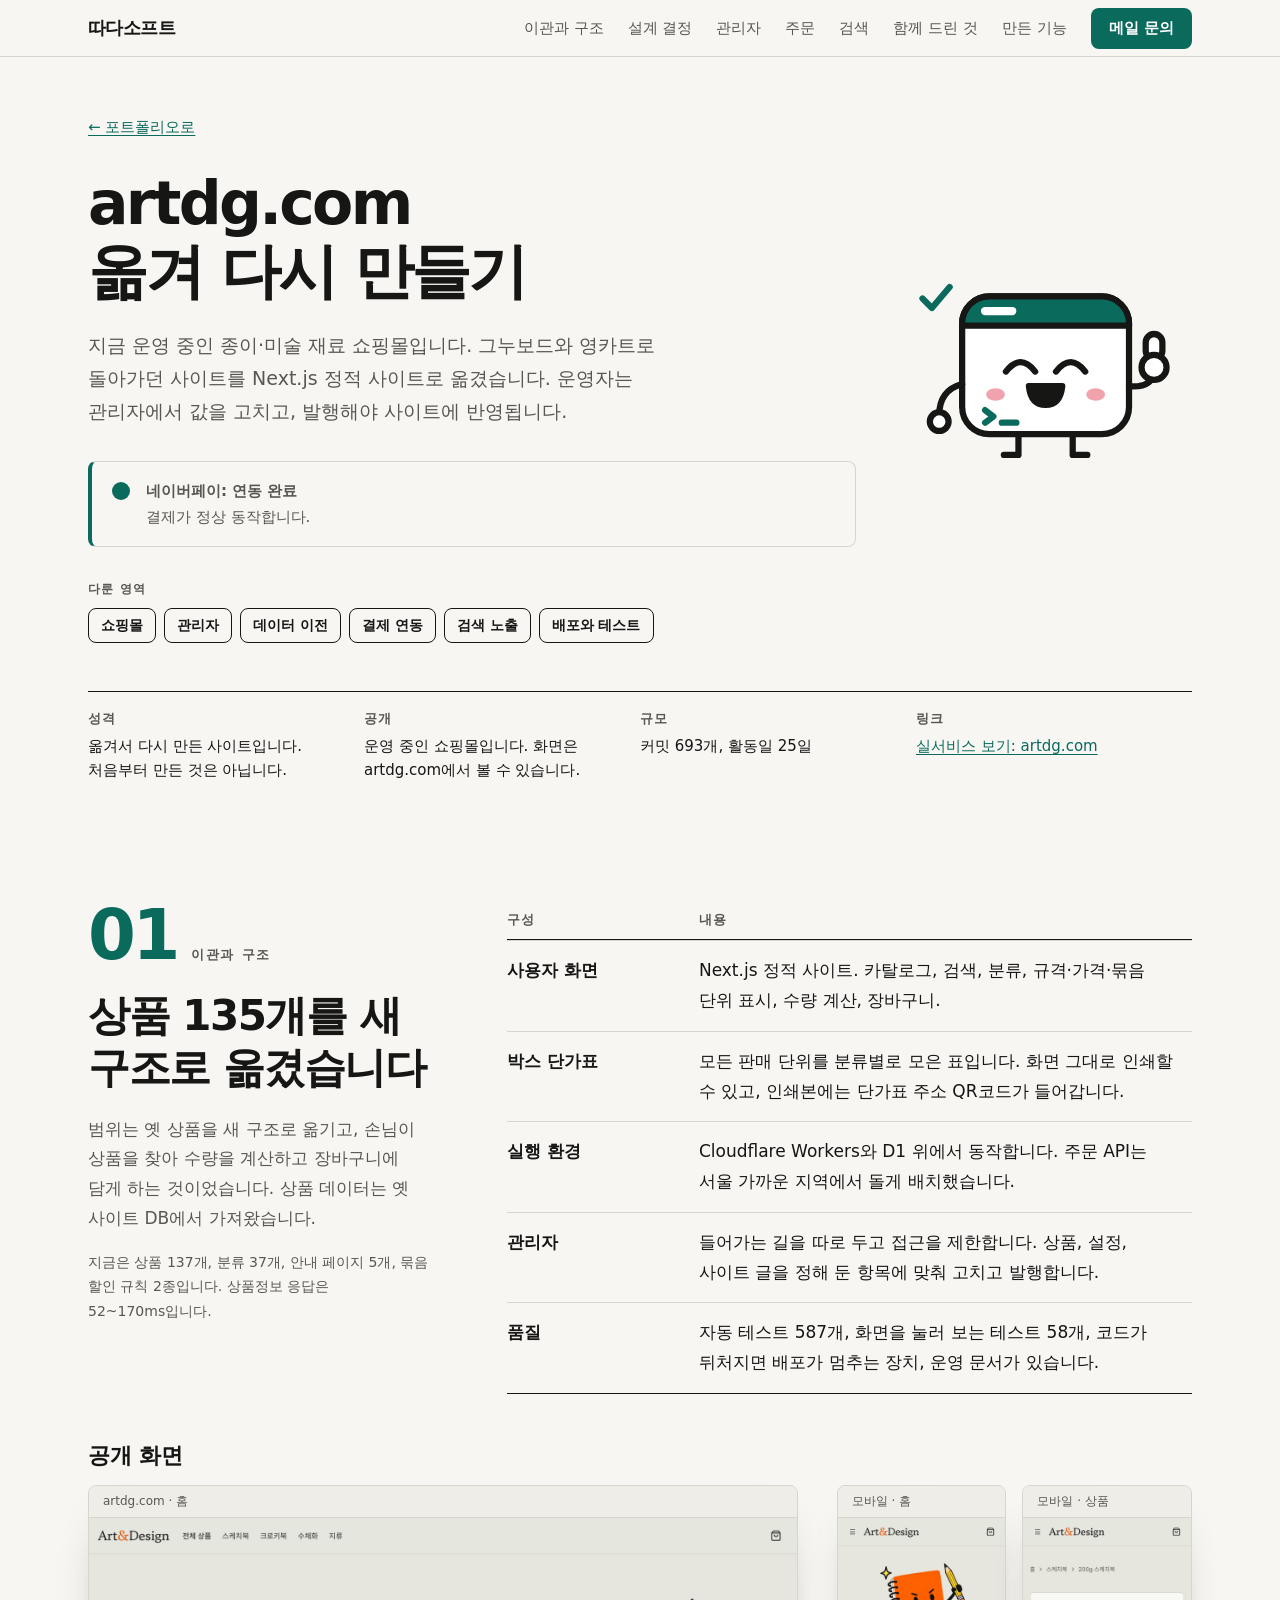
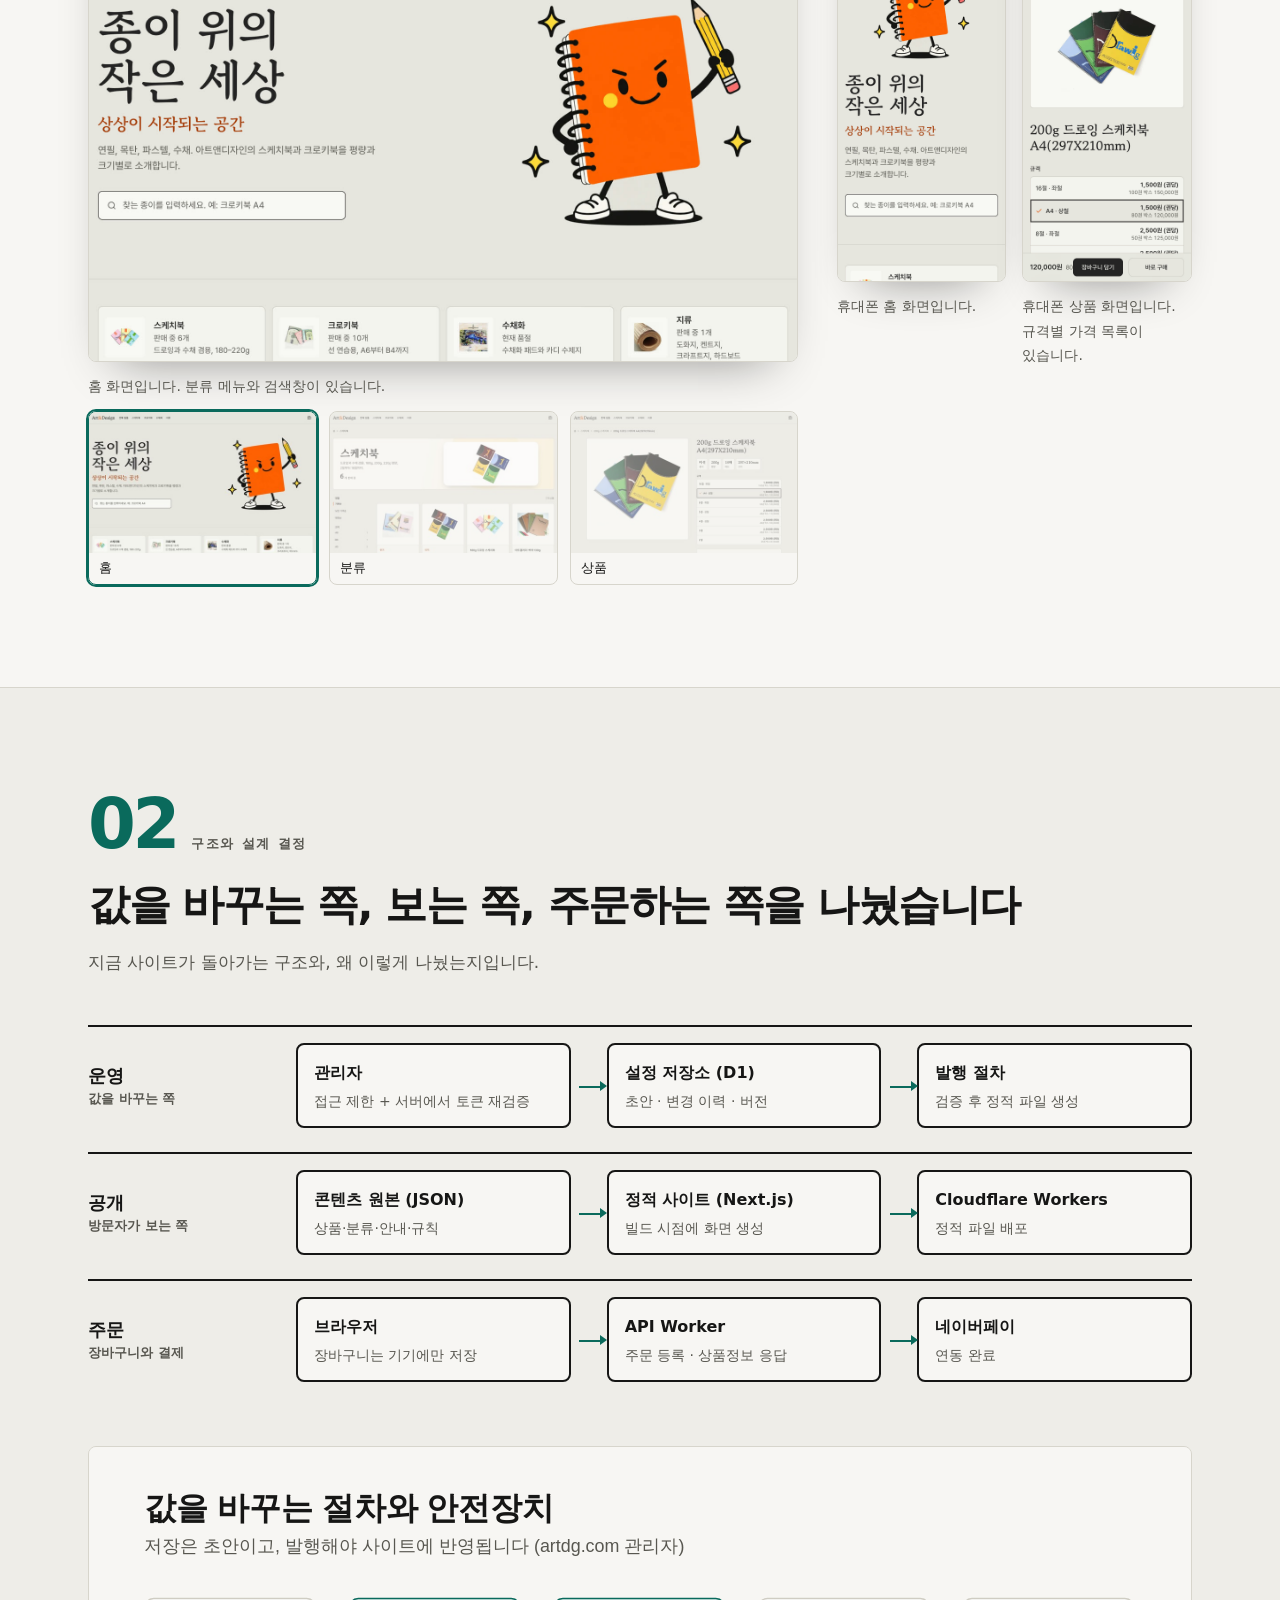
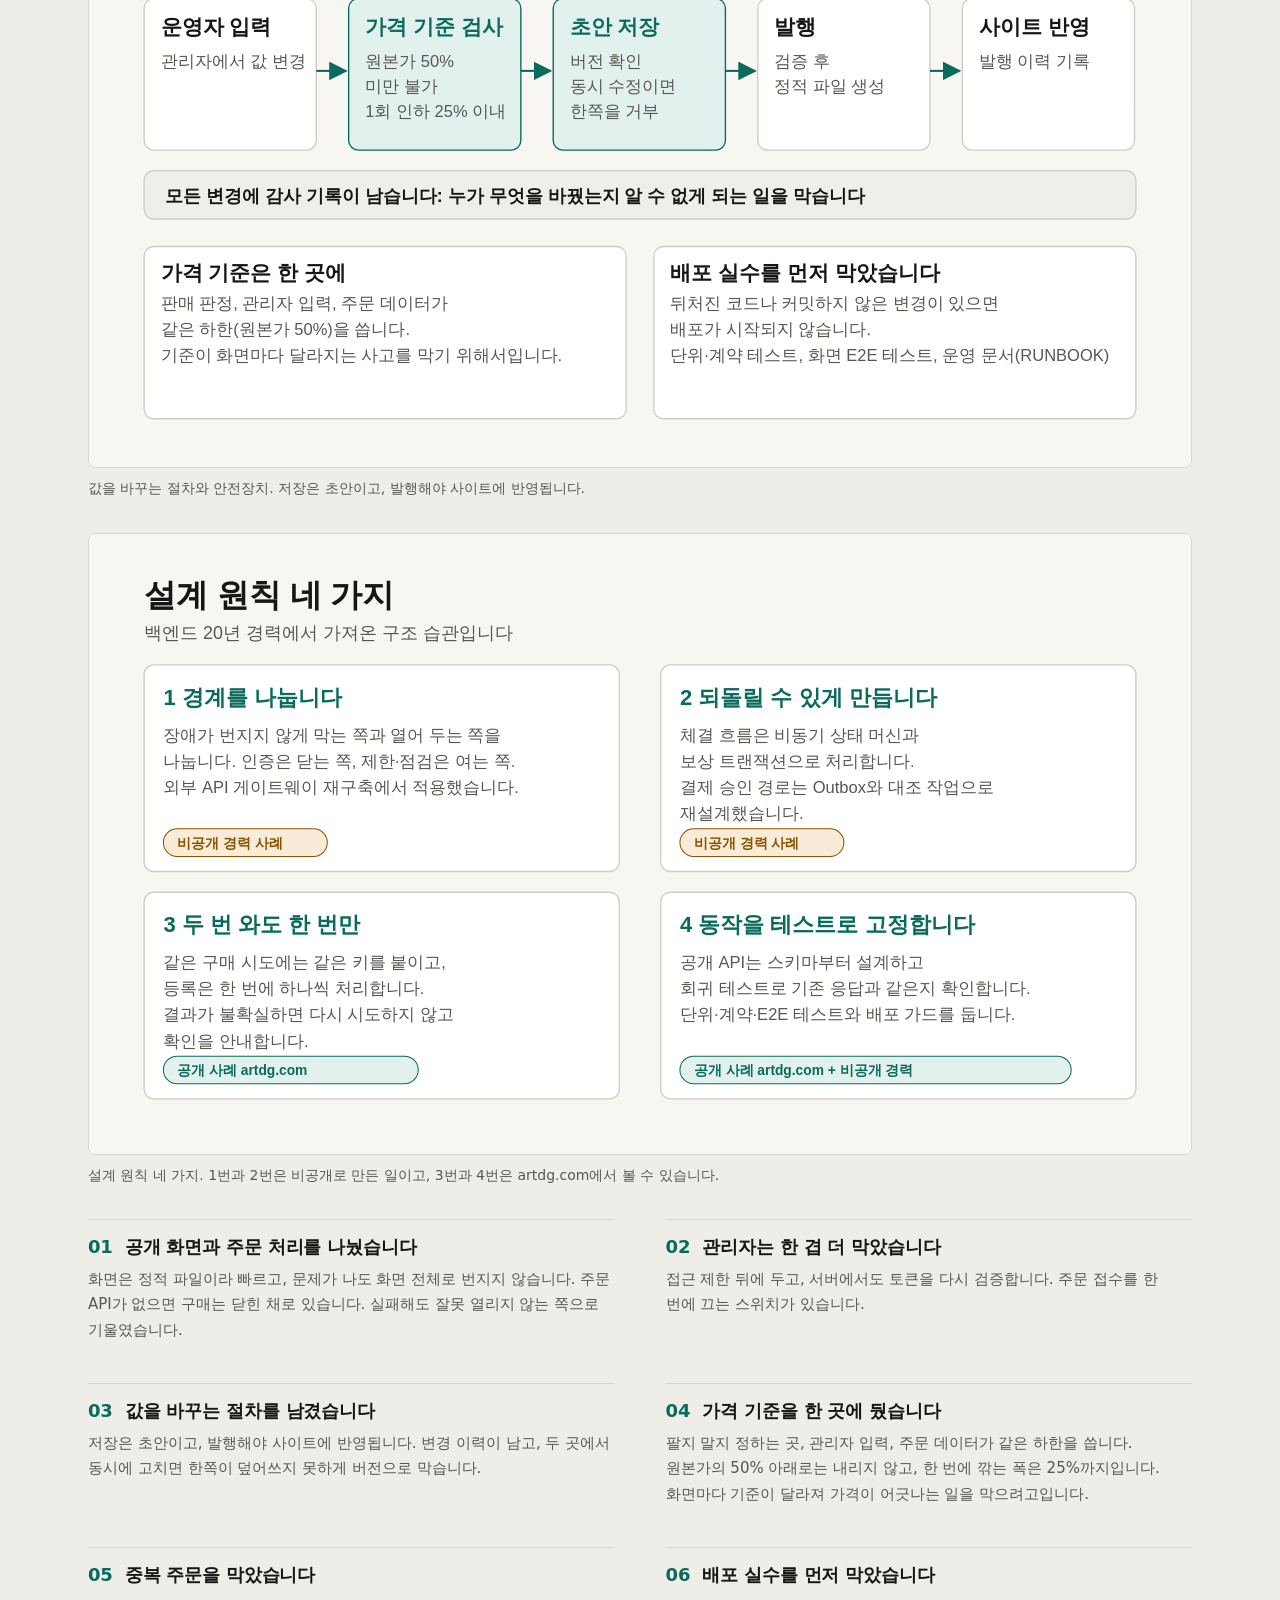
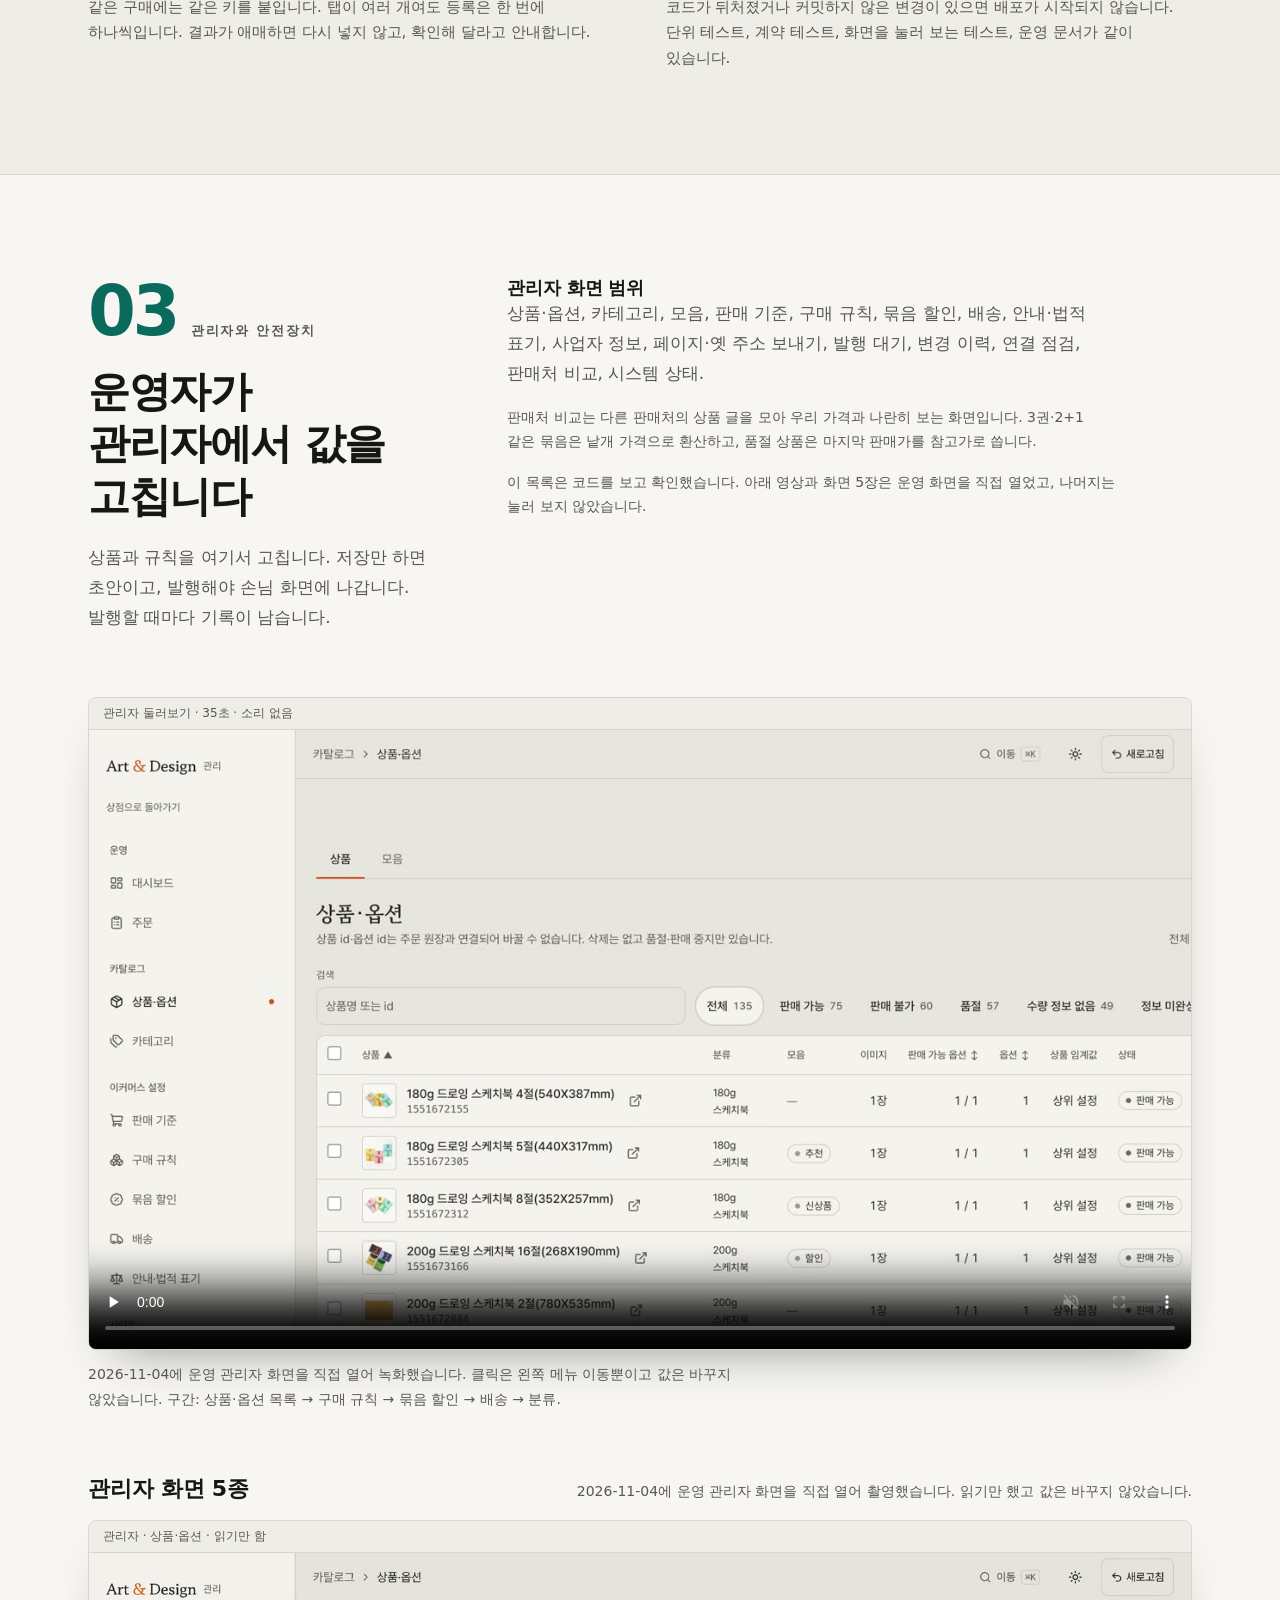
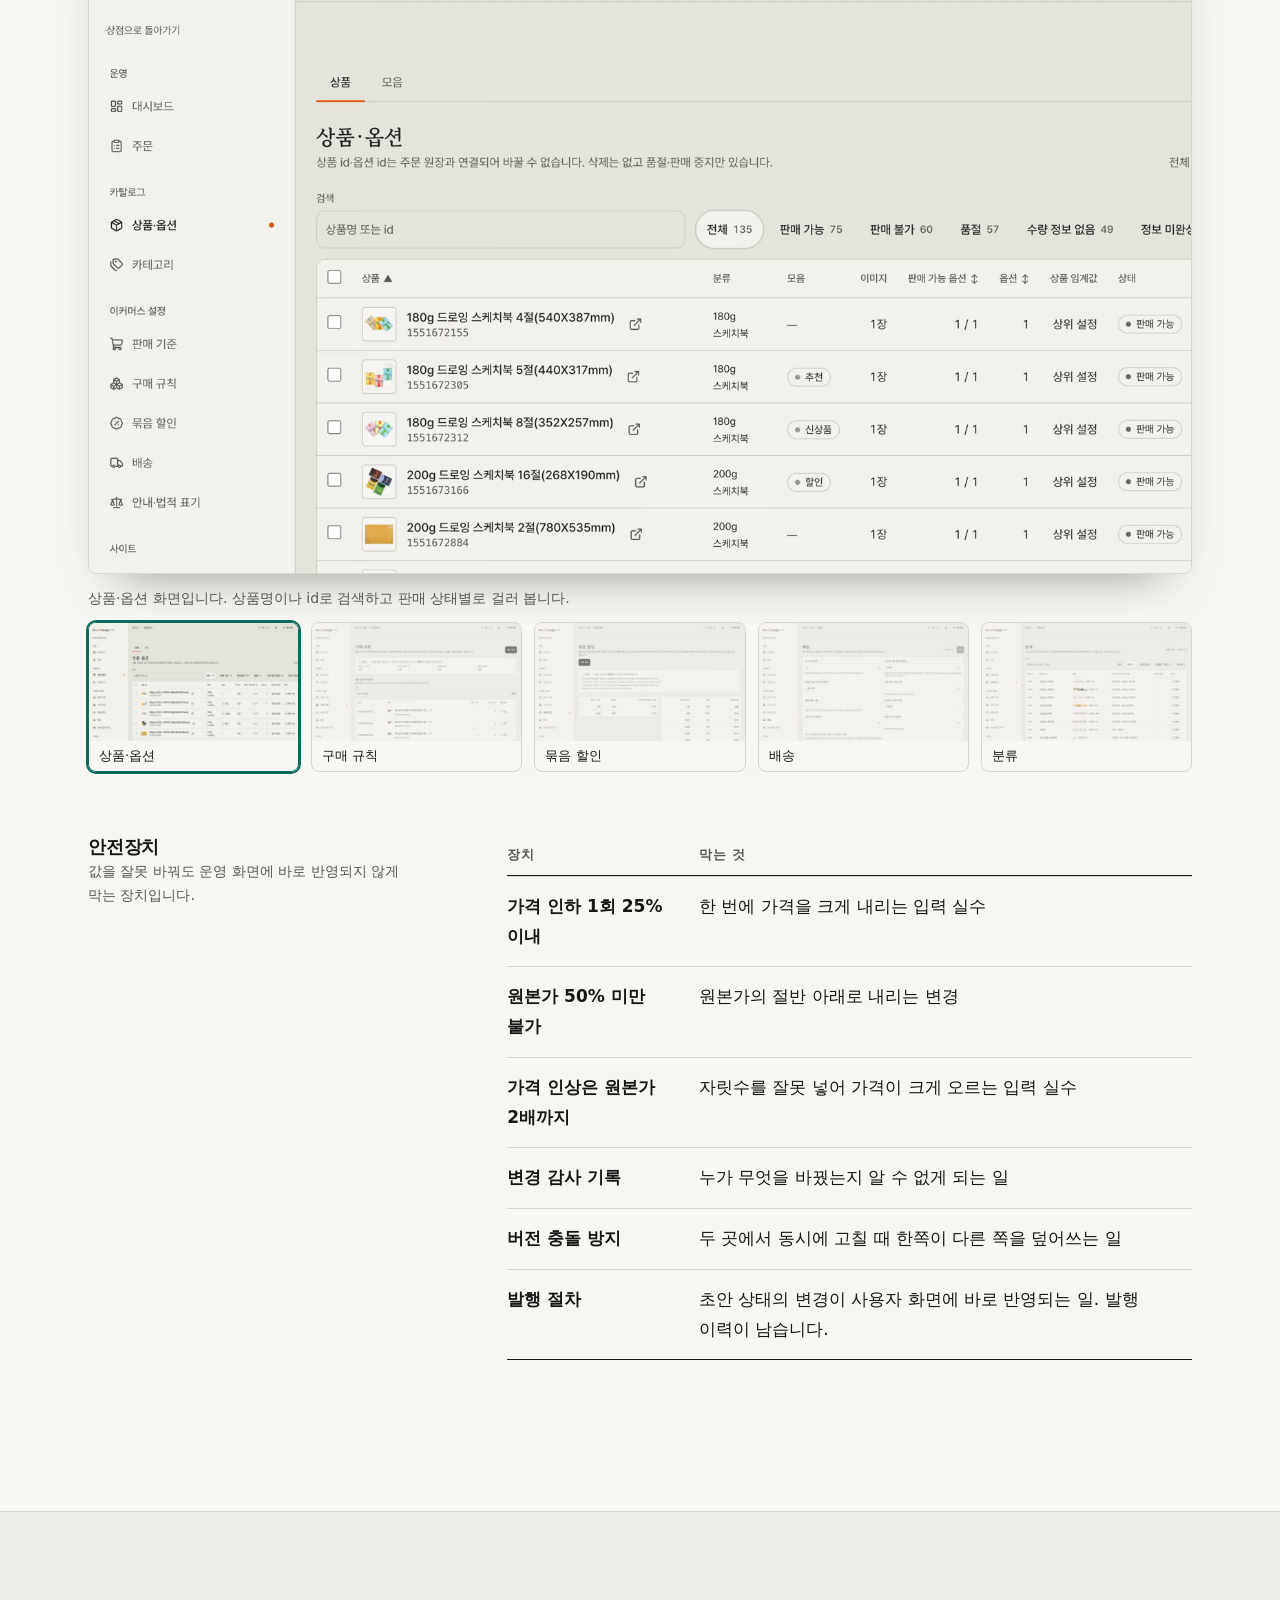
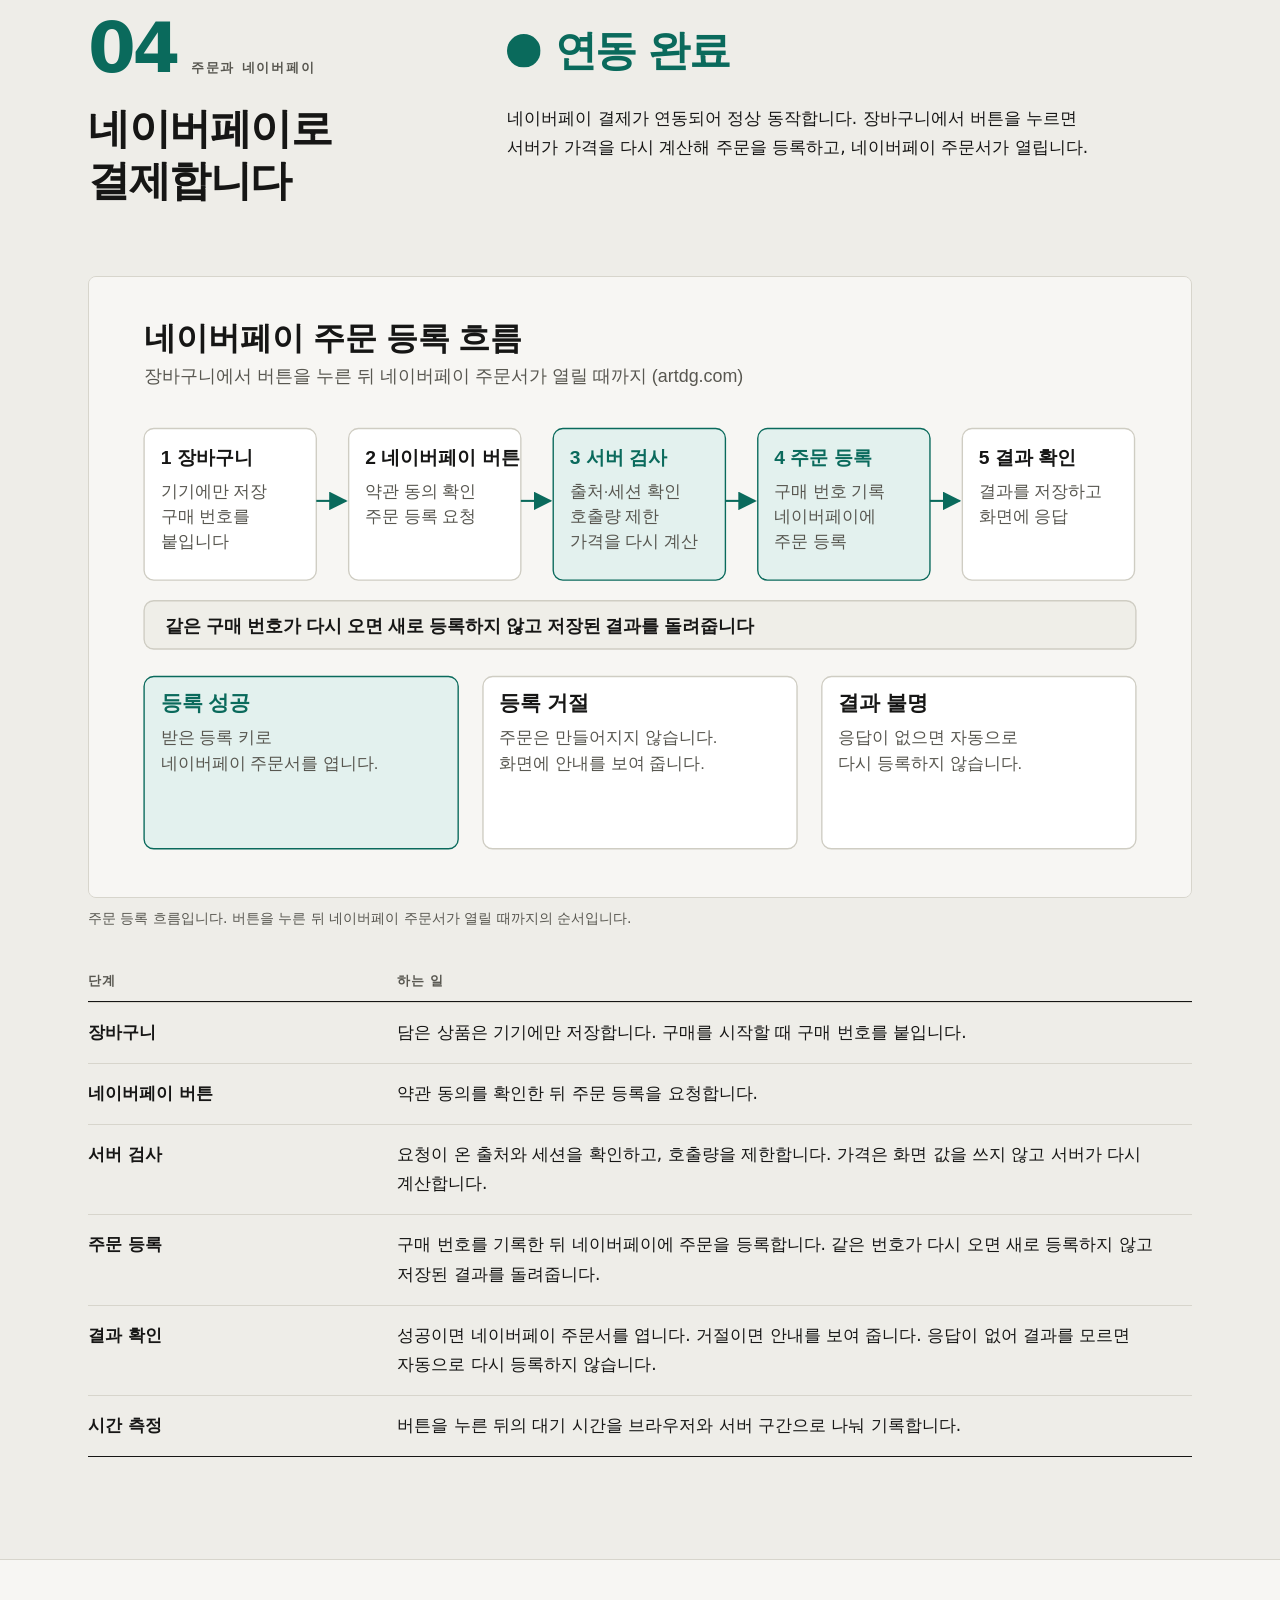
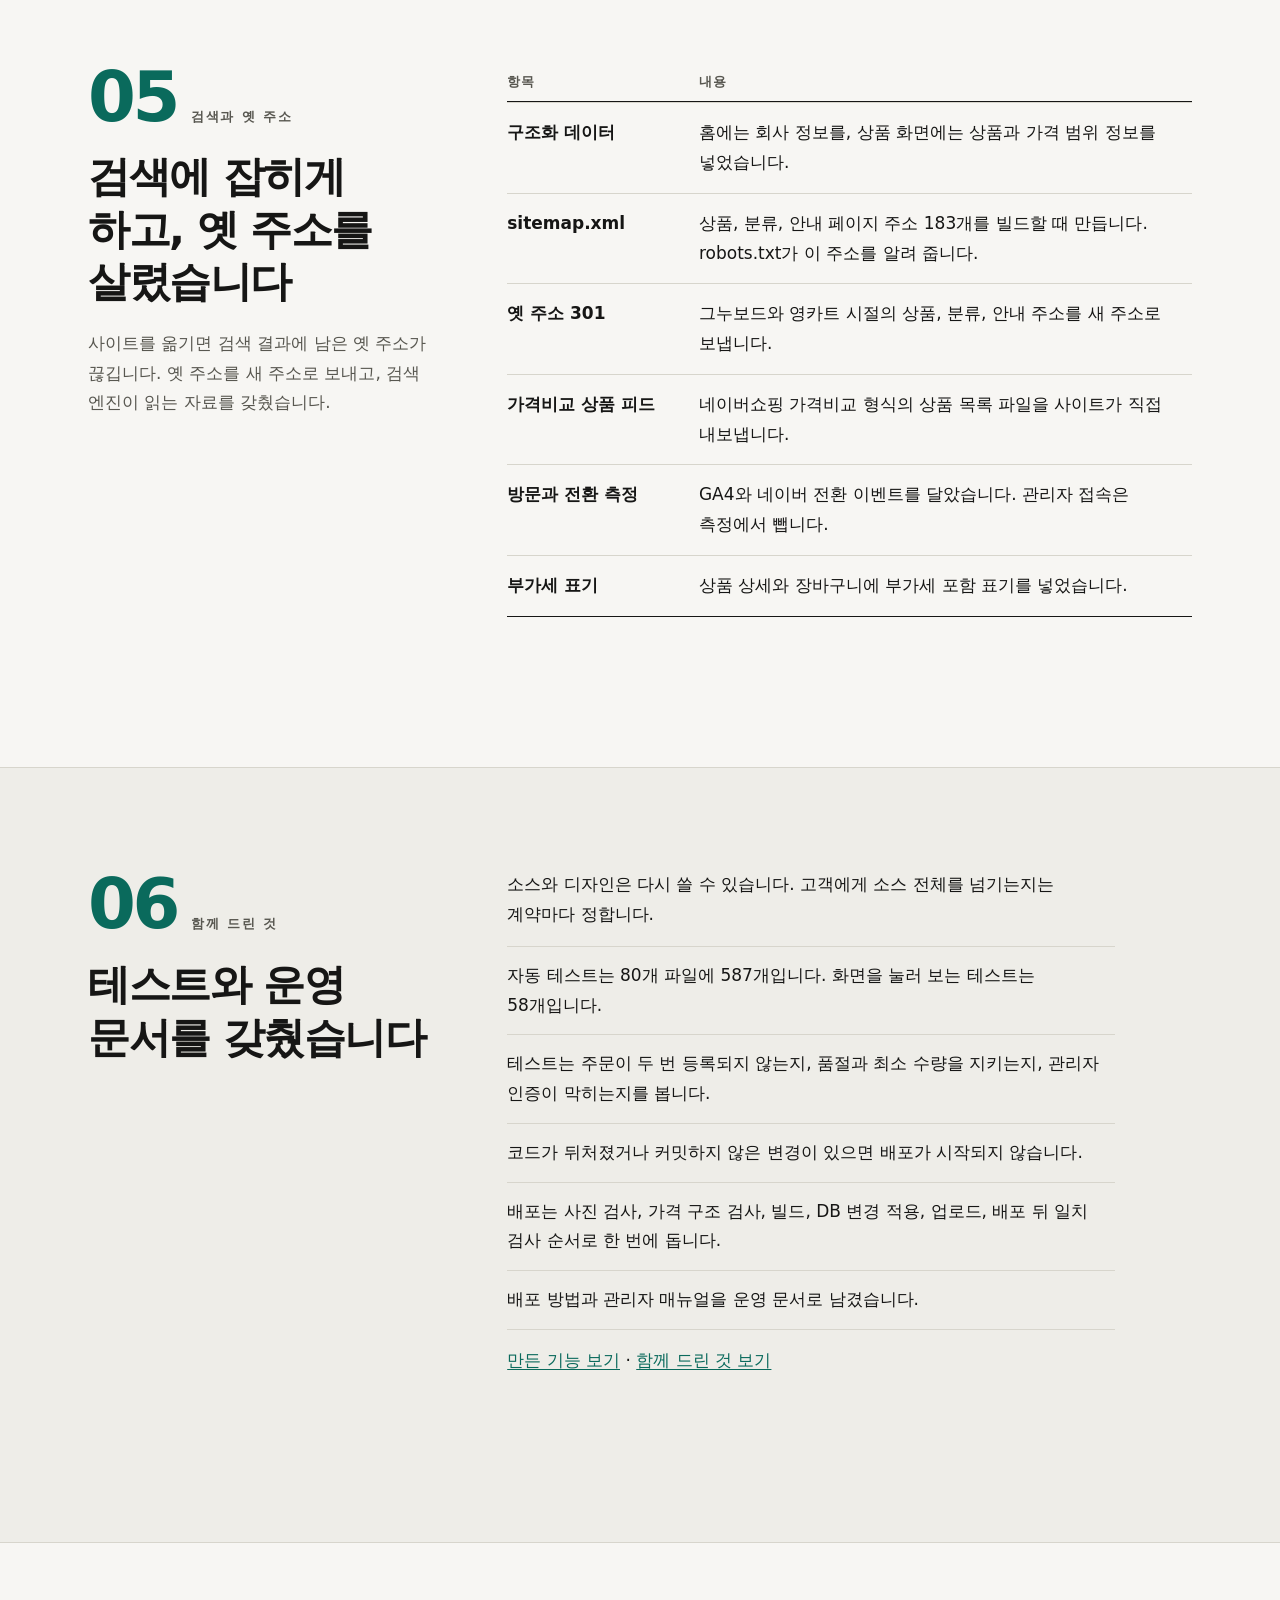
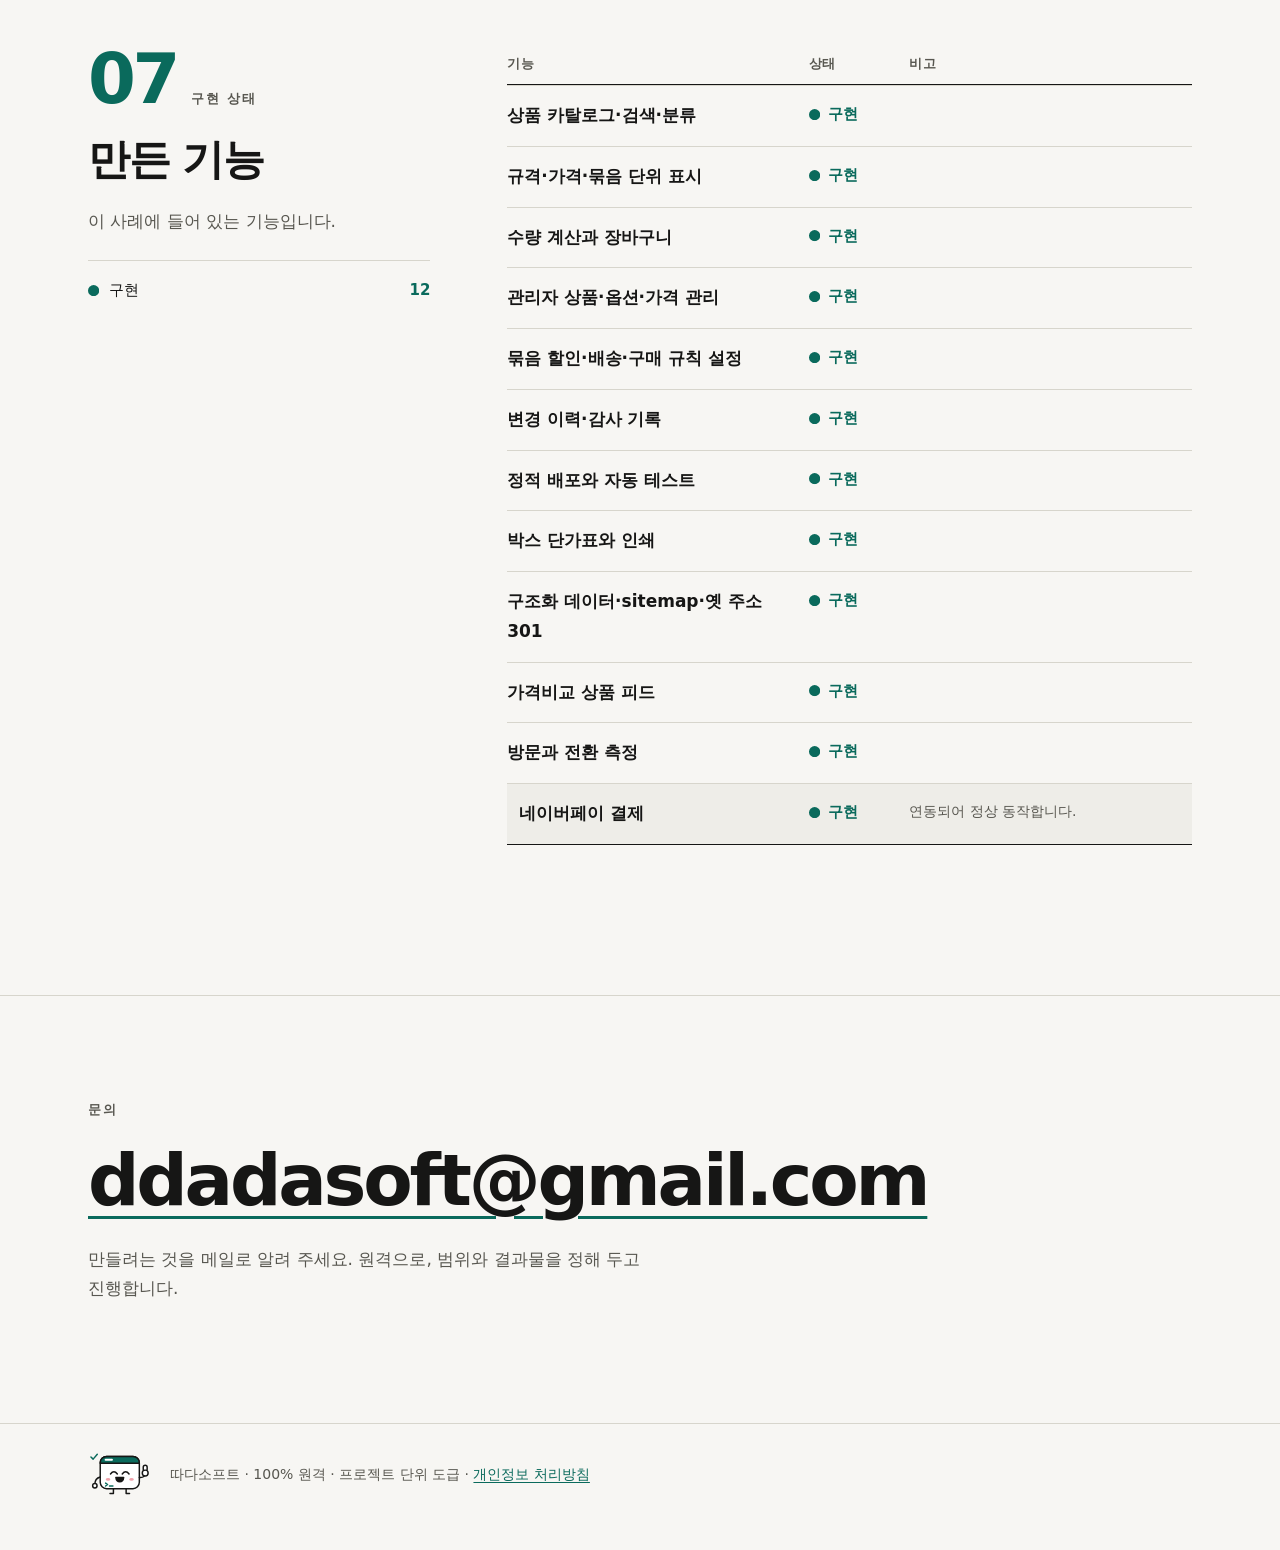
==== commit 069297f0: "artdg 사례 수치를 현재 저장소에 맞추고 관리자 판매처 비교를 더함" ====
--- a/case-artdg.html
+++ b/case-artdg.html
@@ -105,7 +105,7 @@
   <dl class="facts">
     <div><dt>성격</dt><dd>옮겨서 다시 만든 사이트입니다. 처음부터 만든 것은 아닙니다.</dd></div>
     <div><dt>공개</dt><dd>운영 중인 쇼핑몰입니다. 화면은 artdg.com에서 볼 수 있습니다.</dd></div>
-    <div><dt>규모</dt><dd>커밋 515개, 활동일 15일</dd></div>
+    <div><dt>규모</dt><dd>커밋 693개, 활동일 25일</dd></div>
     <div><dt>링크</dt><dd><a href="https://artdg.com/" rel="noopener">실서비스 보기: artdg.com</a></dd></div>
   </dl>
 </div>
@@ -127,7 +127,7 @@
           <tr><th scope="row">박스 단가표</th><td>모든 판매 단위를 분류별로 모은 표입니다. 화면 그대로 인쇄할 수 있고, 인쇄본에는 단가표 주소 QR코드가 들어갑니다.</td></tr>
           <tr><th scope="row">실행 환경</th><td>Cloudflare Workers와 D1 위에서 동작합니다. 주문 API는 서울 가까운 지역에서 돌게 배치했습니다.</td></tr>
           <tr><th scope="row">관리자</th><td>들어가는 길을 따로 두고 접근을 제한합니다. 상품, 설정, 사이트 글을 정해 둔 항목에 맞춰 고치고 발행합니다.</td></tr>
-          <tr><th scope="row">품질</th><td>자동 테스트 515개, 화면을 눌러 보는 테스트 29개, 코드가 뒤처지면 배포가 멈추는 장치, 운영 문서가 있습니다.</td></tr>
+          <tr><th scope="row">품질</th><td>자동 테스트 587개, 화면을 눌러 보는 테스트 58개, 코드가 뒤처지면 배포가 멈추는 장치, 운영 문서가 있습니다.</td></tr>
         </tbody>
       </table>
     </div>
@@ -253,7 +253,8 @@
       </div>
       <div>
         <h3>관리자 화면 범위</h3>
-        <p class="muted t">상품·옵션, 카테고리, 모음, 판매 기준, 구매 규칙, 묶음 할인, 배송, 안내·법적 표기, 사업자 정보, 페이지·옛 주소 보내기, 발행 대기, 변경 이력, 연결 점검, 시스템 상태.</p>
+        <p class="muted t">상품·옵션, 카테고리, 모음, 판매 기준, 구매 규칙, 묶음 할인, 배송, 안내·법적 표기, 사업자 정보, 페이지·옛 주소 보내기, 발행 대기, 변경 이력, 연결 점검, 판매처 비교, 시스템 상태.</p>
+        <p class="small t">판매처 비교는 다른 판매처의 상품 글을 모아 우리 가격과 나란히 보는 화면입니다. 3권·2+1 같은 묶음은 낱개 가격으로 환산하고, 품절 상품은 마지막 판매가를 참고가로 씁니다.</p>
         <p class="small t">이 목록은 코드를 보고 확인했습니다. 아래 영상과 화면 5장은 운영 화면을 직접 열었고, 나머지는 눌러 보지 않았습니다.</p>
       </div>
     </div>
@@ -398,7 +399,7 @@
       <div>
         <p class="t">소스와 디자인은 다시 쓸 수 있습니다. 고객에게 소스 전체를 넘기는지는 계약마다 정합니다.</p>
         <ul class="checks">
-          <li>자동 테스트는 57개 파일에 515개입니다. 화면을 눌러 보는 테스트는 29개입니다.</li>
+          <li>자동 테스트는 80개 파일에 587개입니다. 화면을 눌러 보는 테스트는 58개입니다.</li>
           <li>테스트는 주문이 두 번 등록되지 않는지, 품절과 최소 수량을 지키는지, 관리자 인증이 막히는지를 봅니다.</li>
           <li>코드가 뒤처졌거나 커밋하지 않은 변경이 있으면 배포가 시작되지 않습니다.</li>
           <li>배포는 사진 검사, 가격 구조 검사, 빌드, DB 변경 적용, 업로드, 배포 뒤 일치 검사 순서로 한 번에 돕니다.</li>
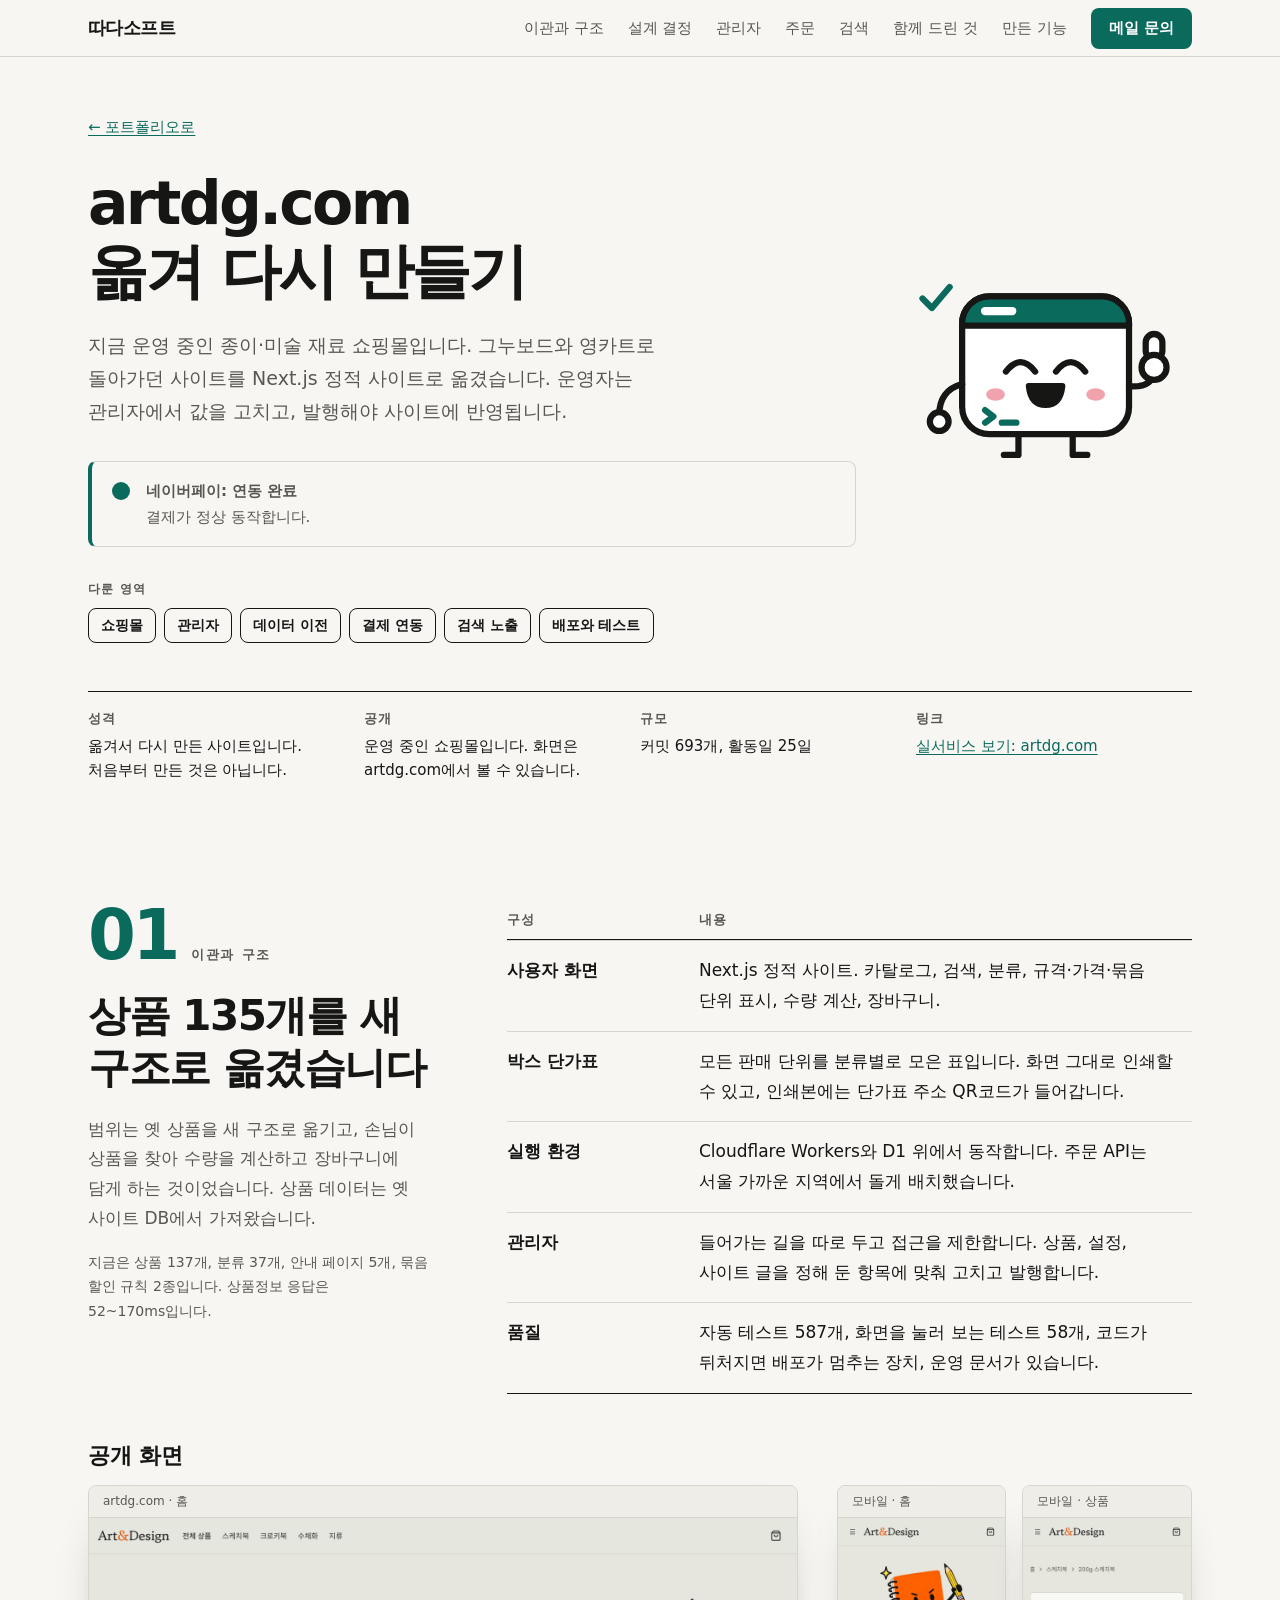
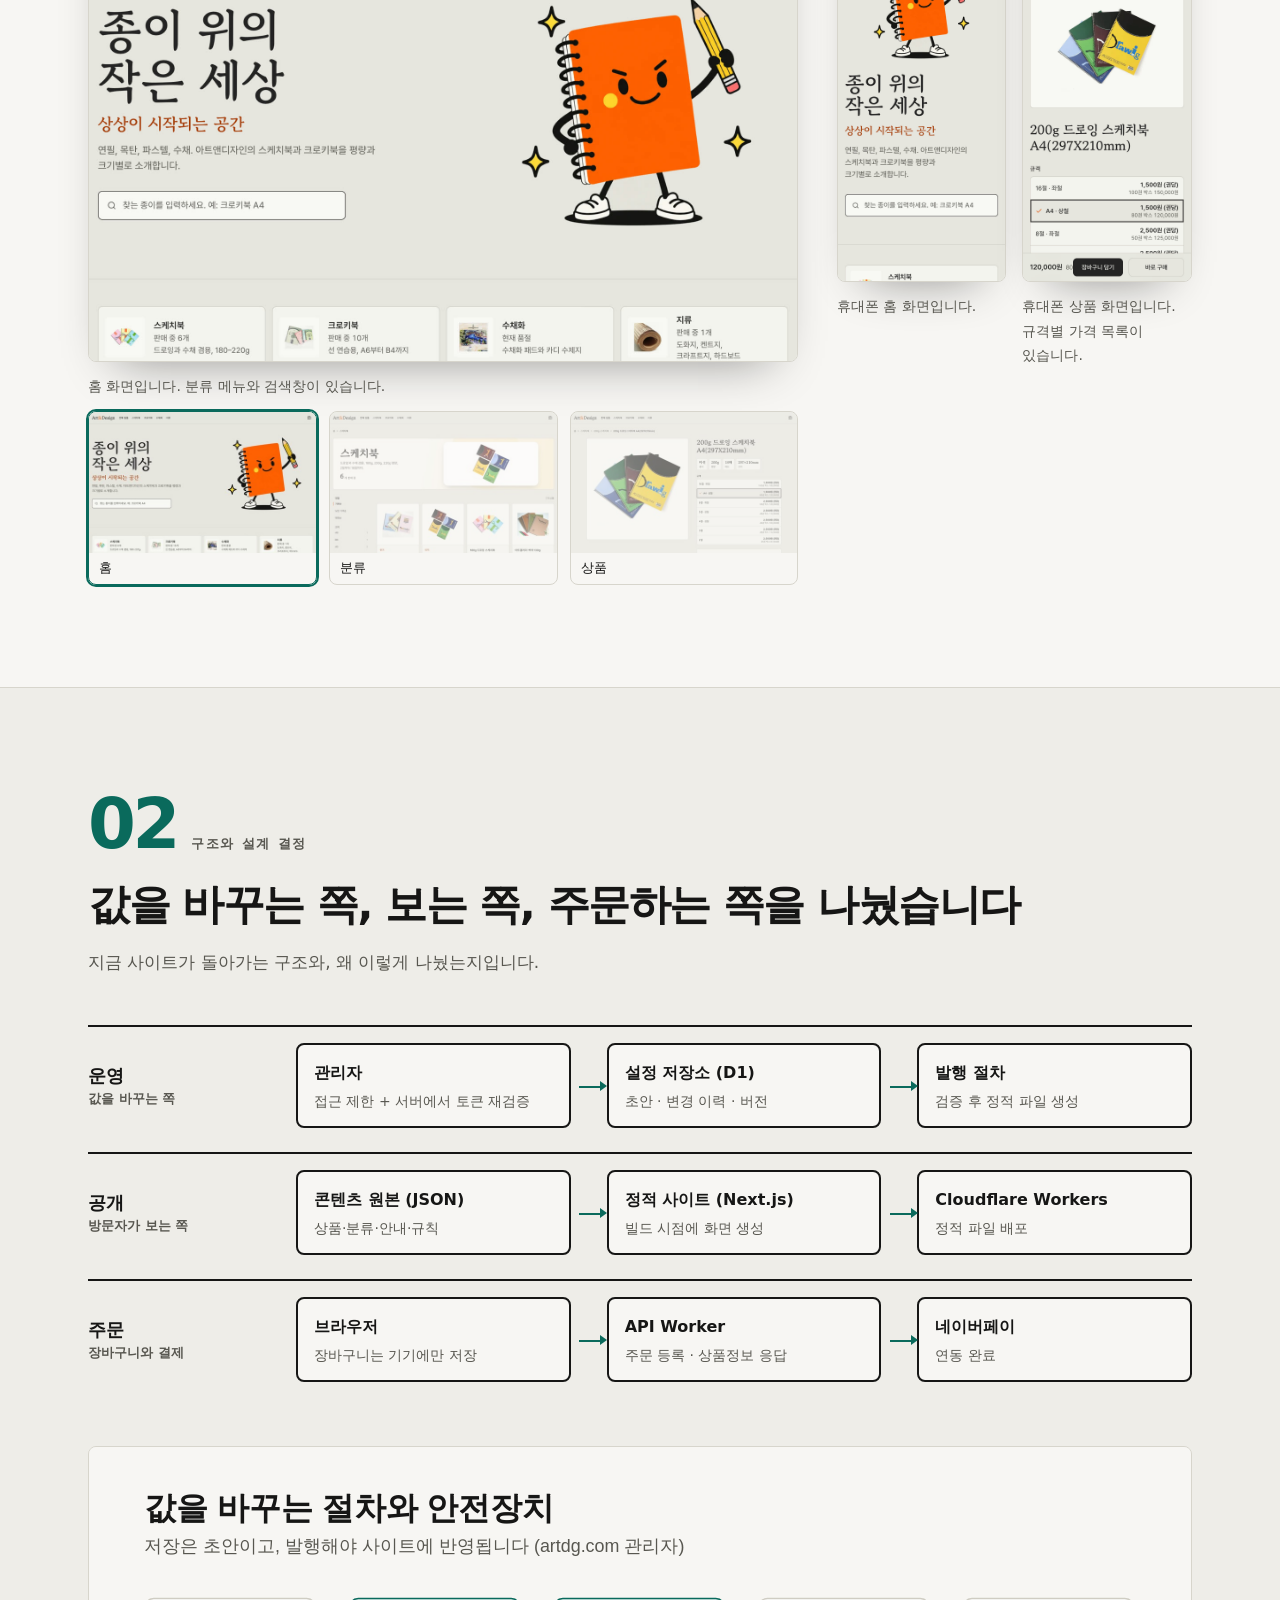
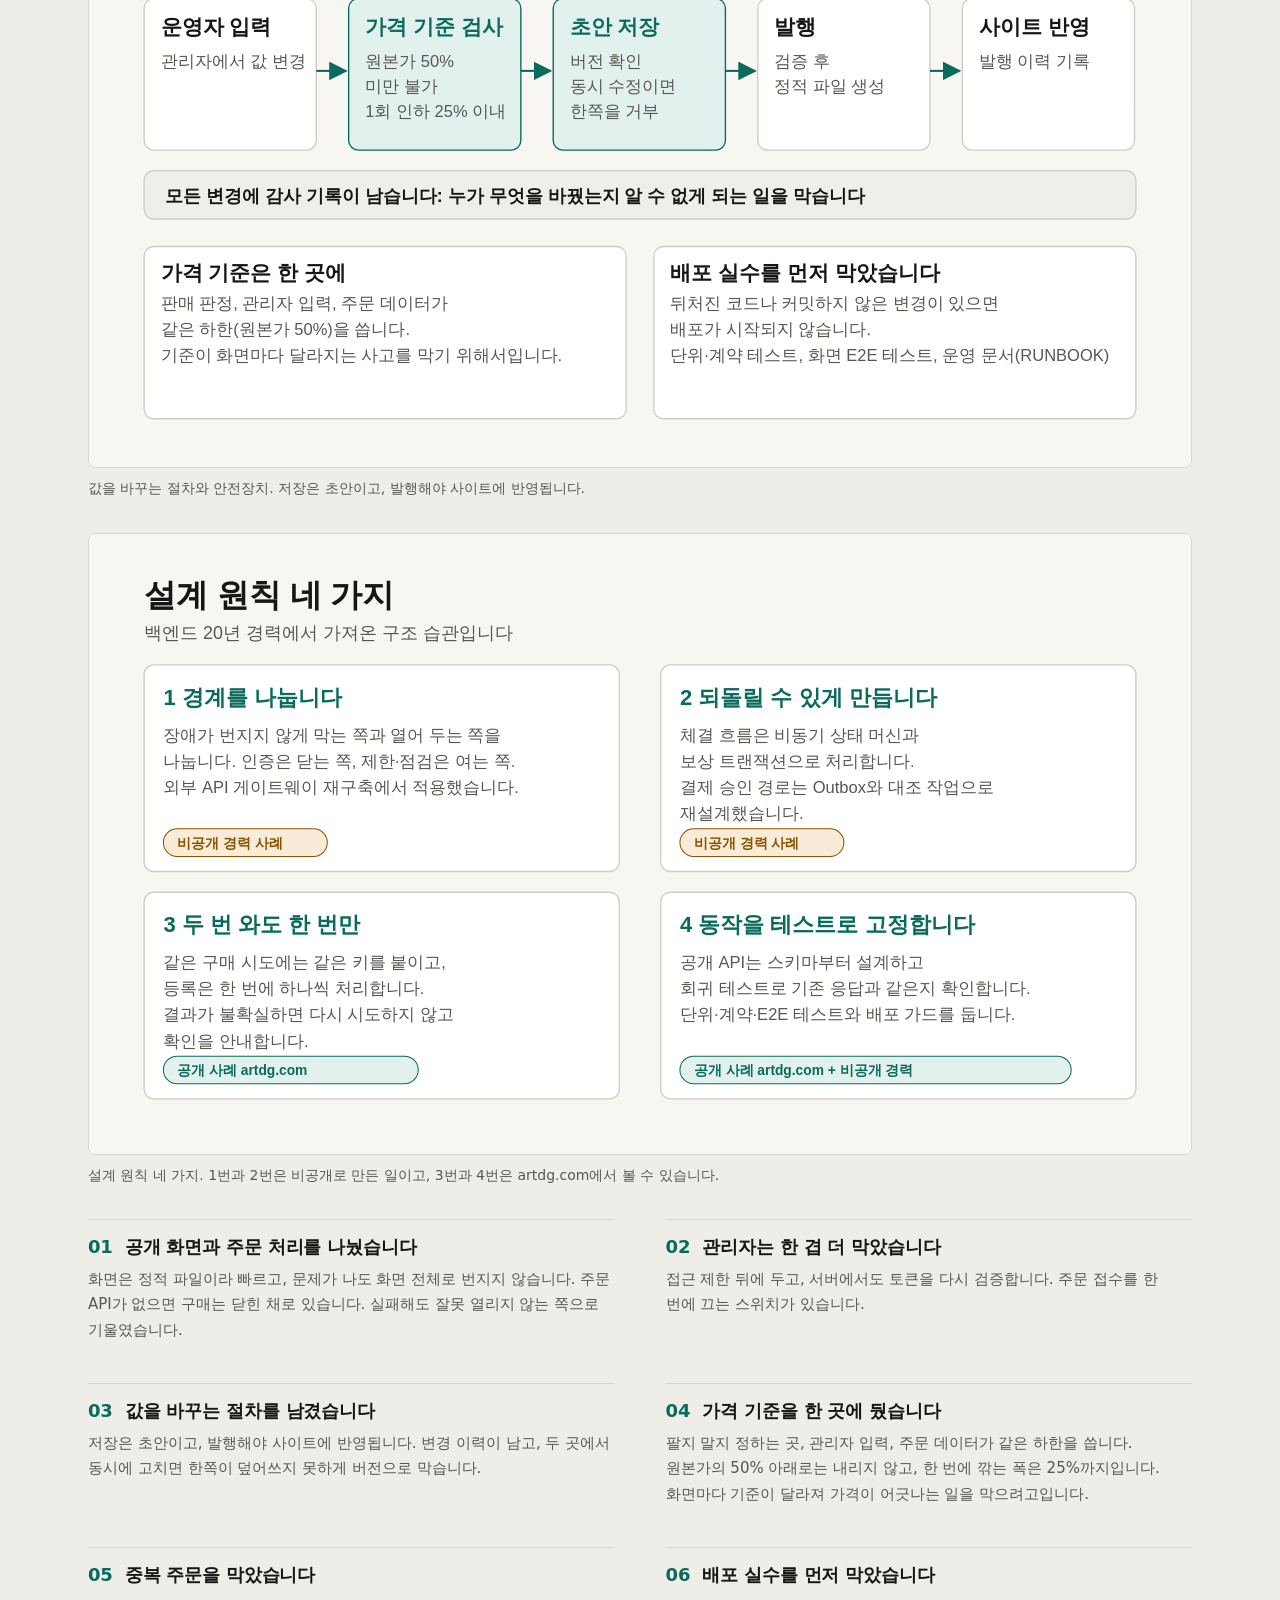
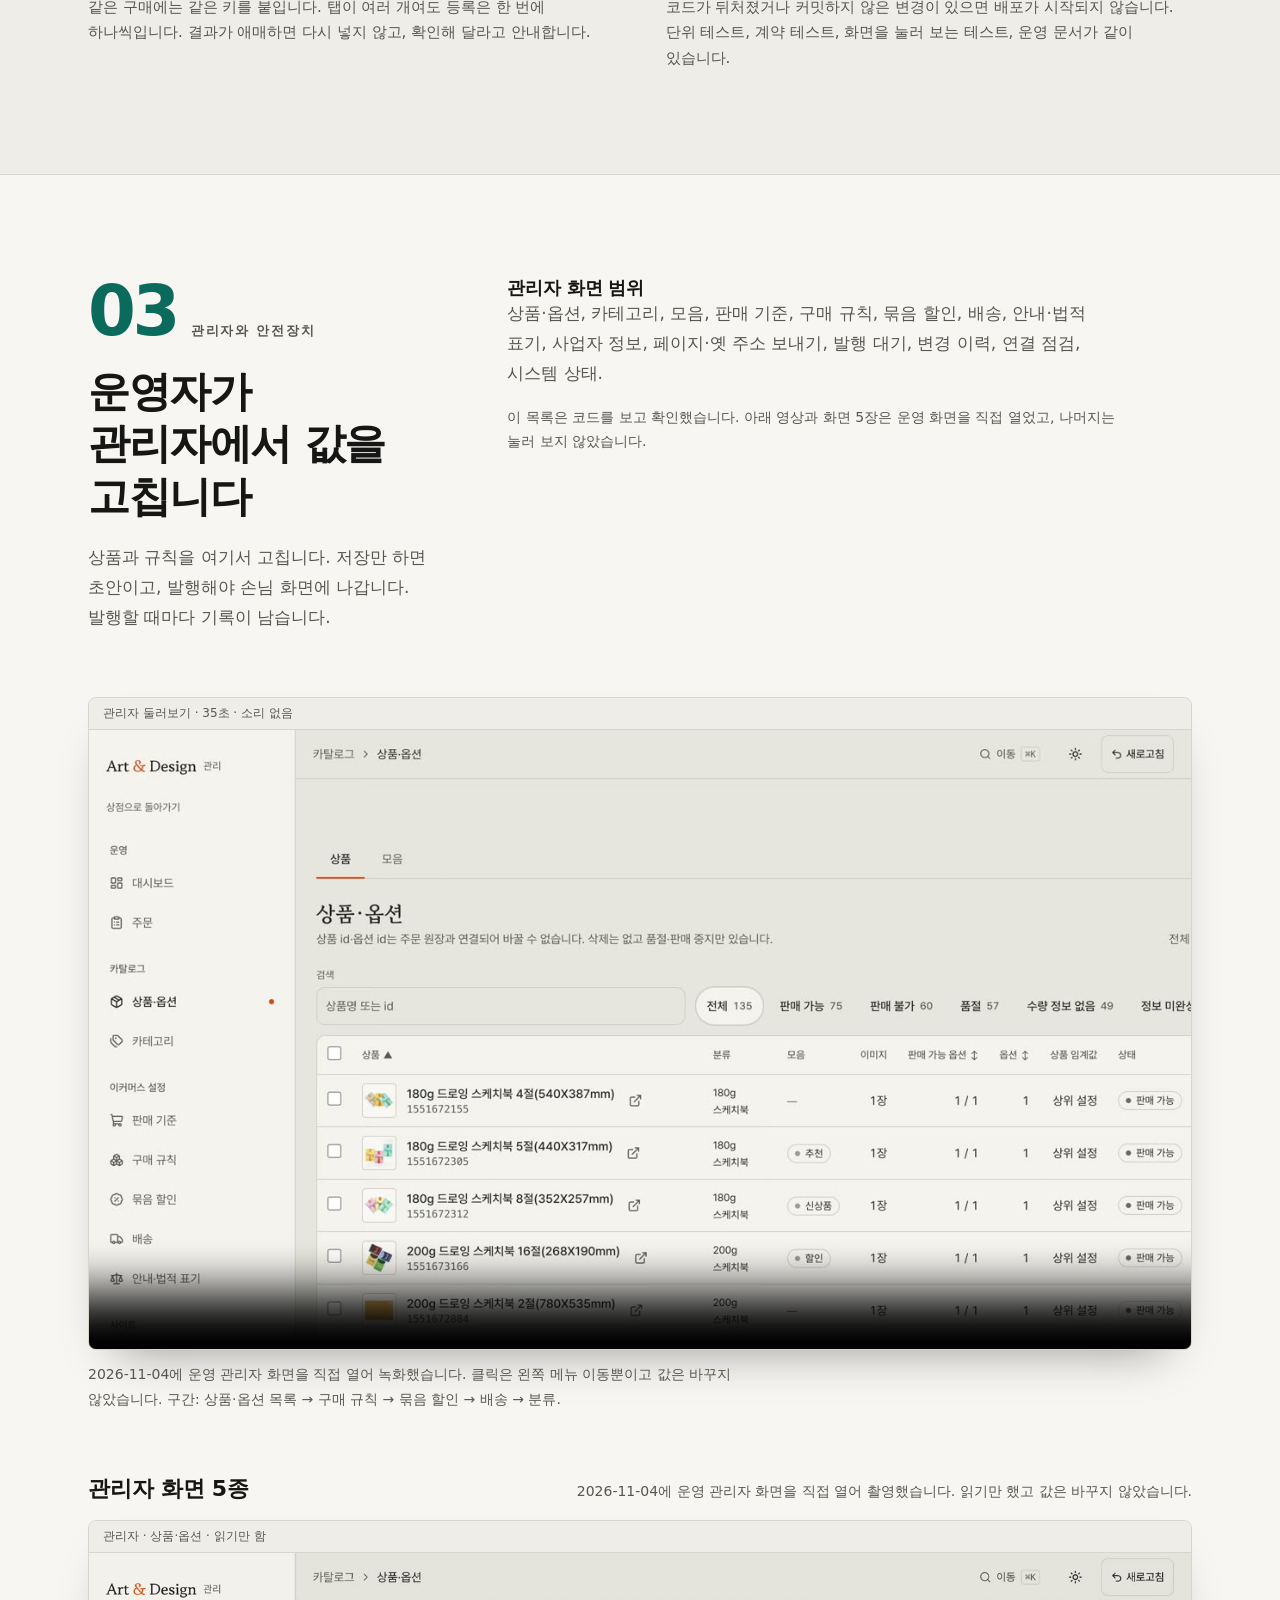
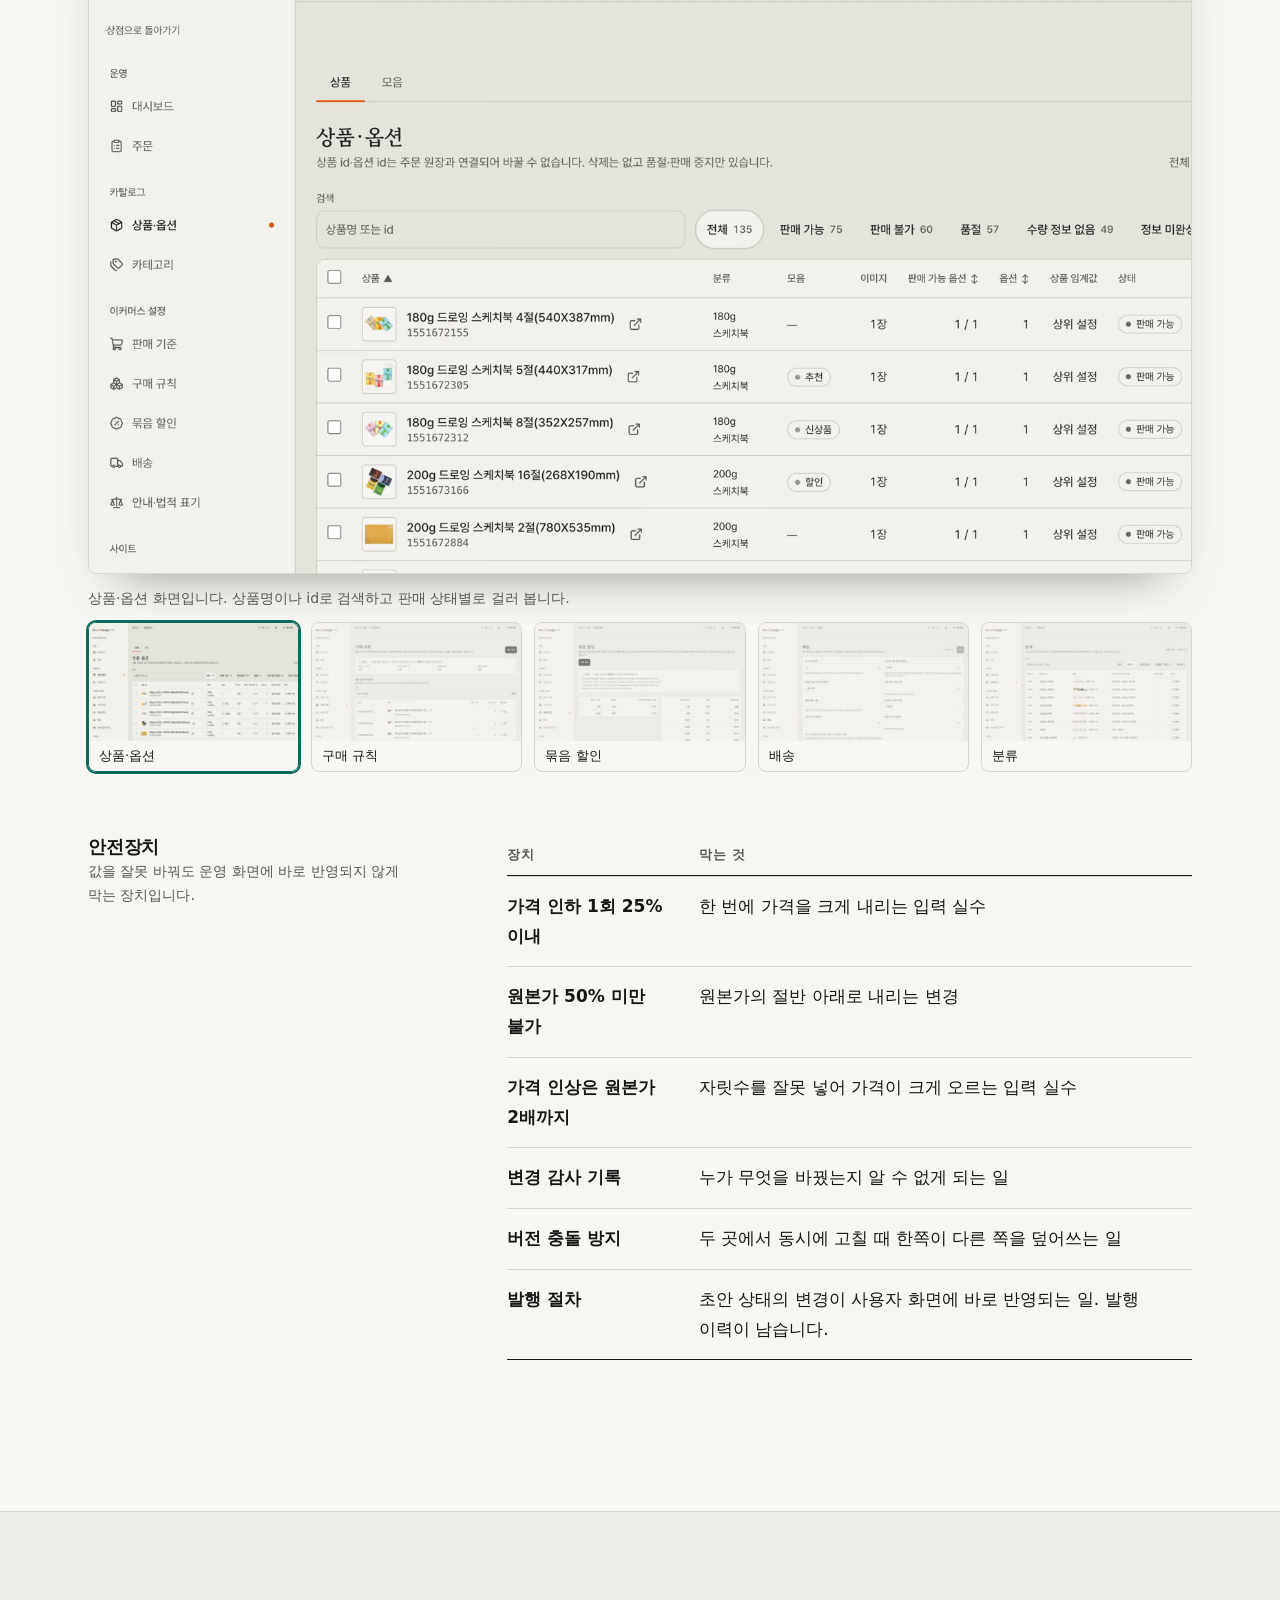
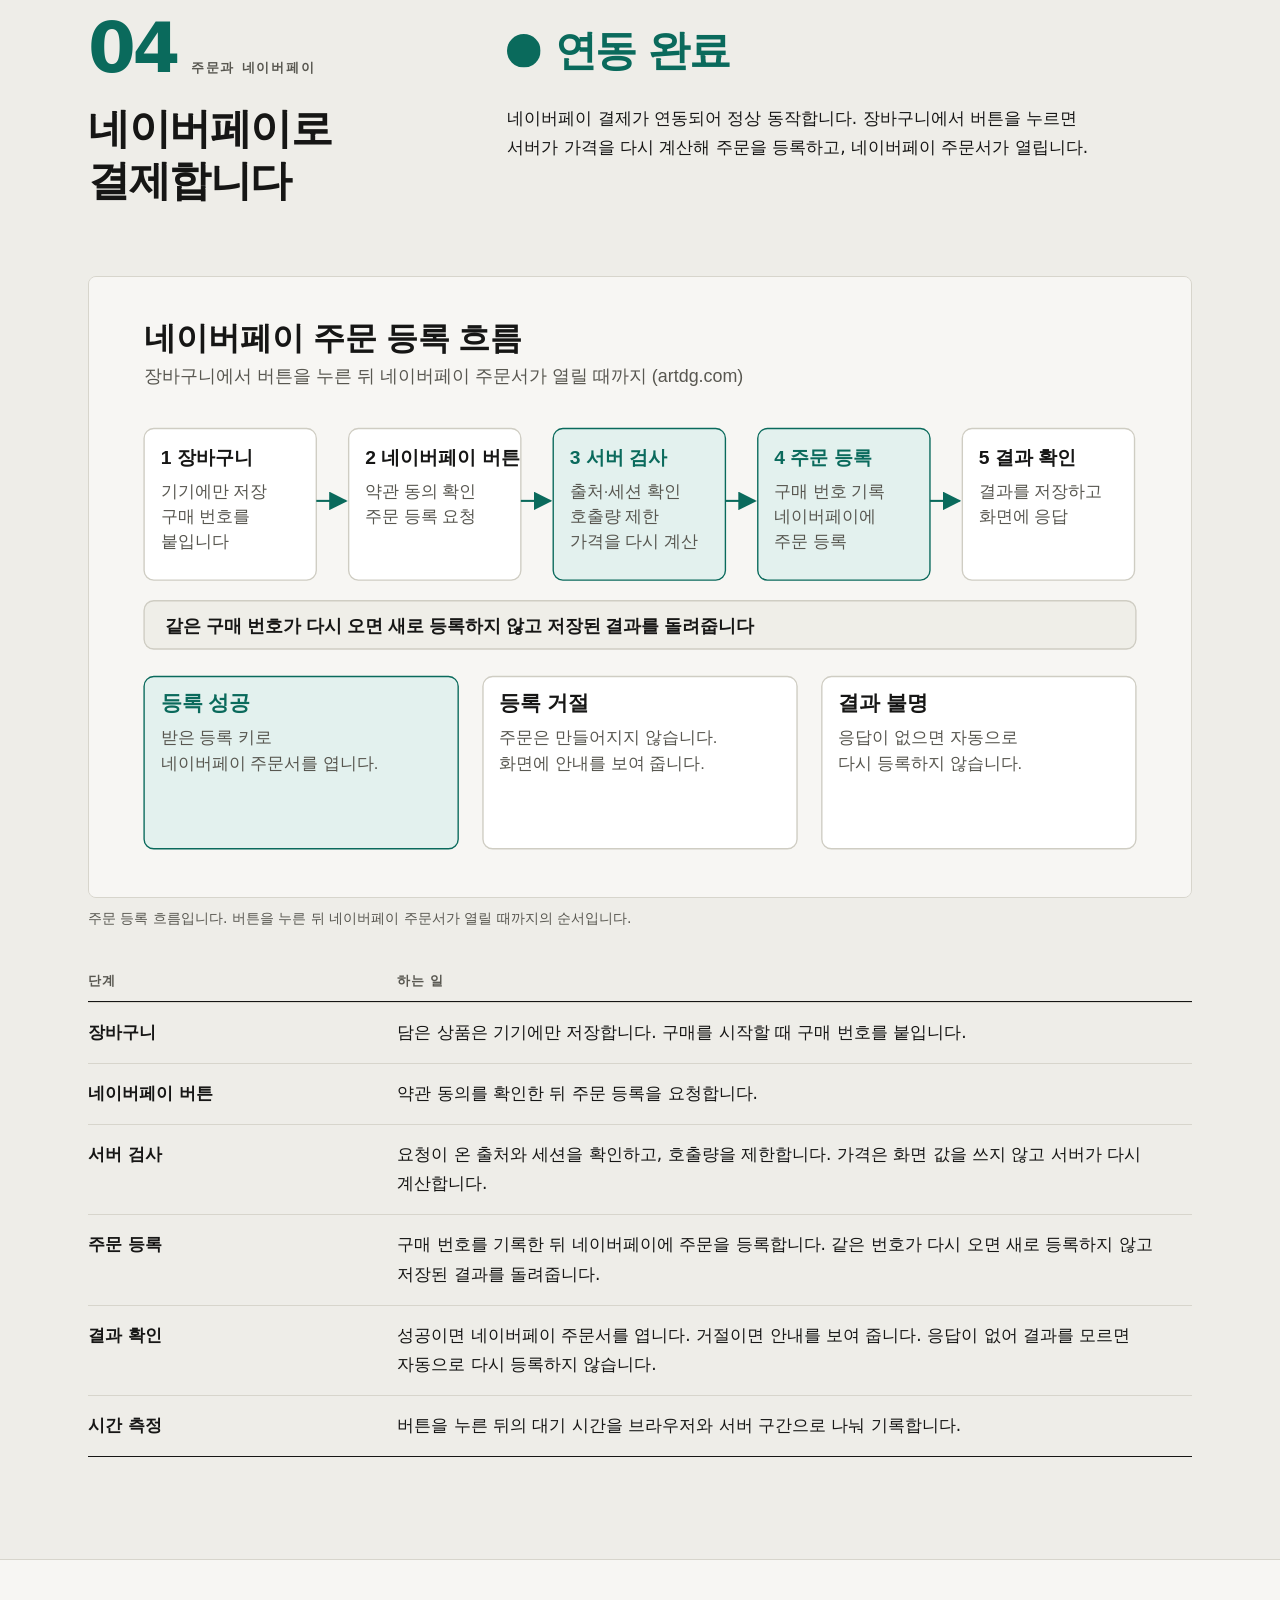
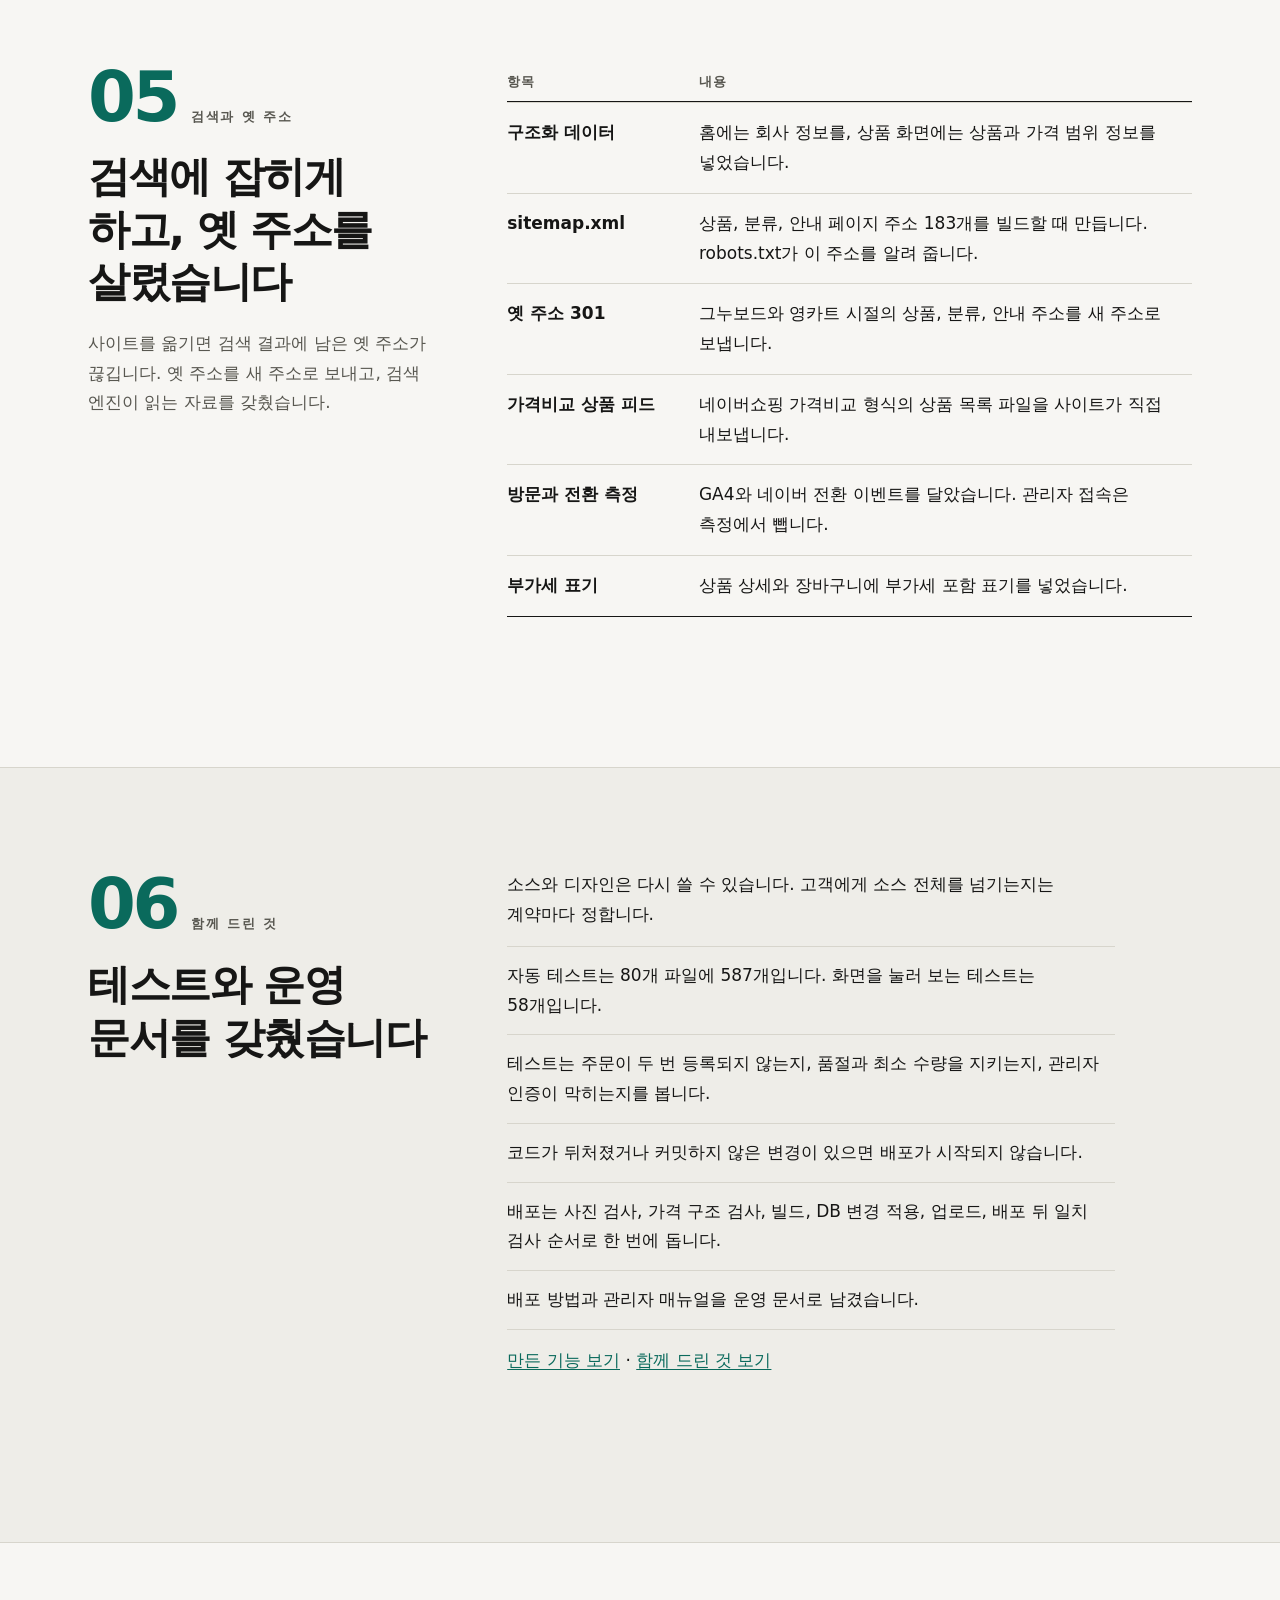
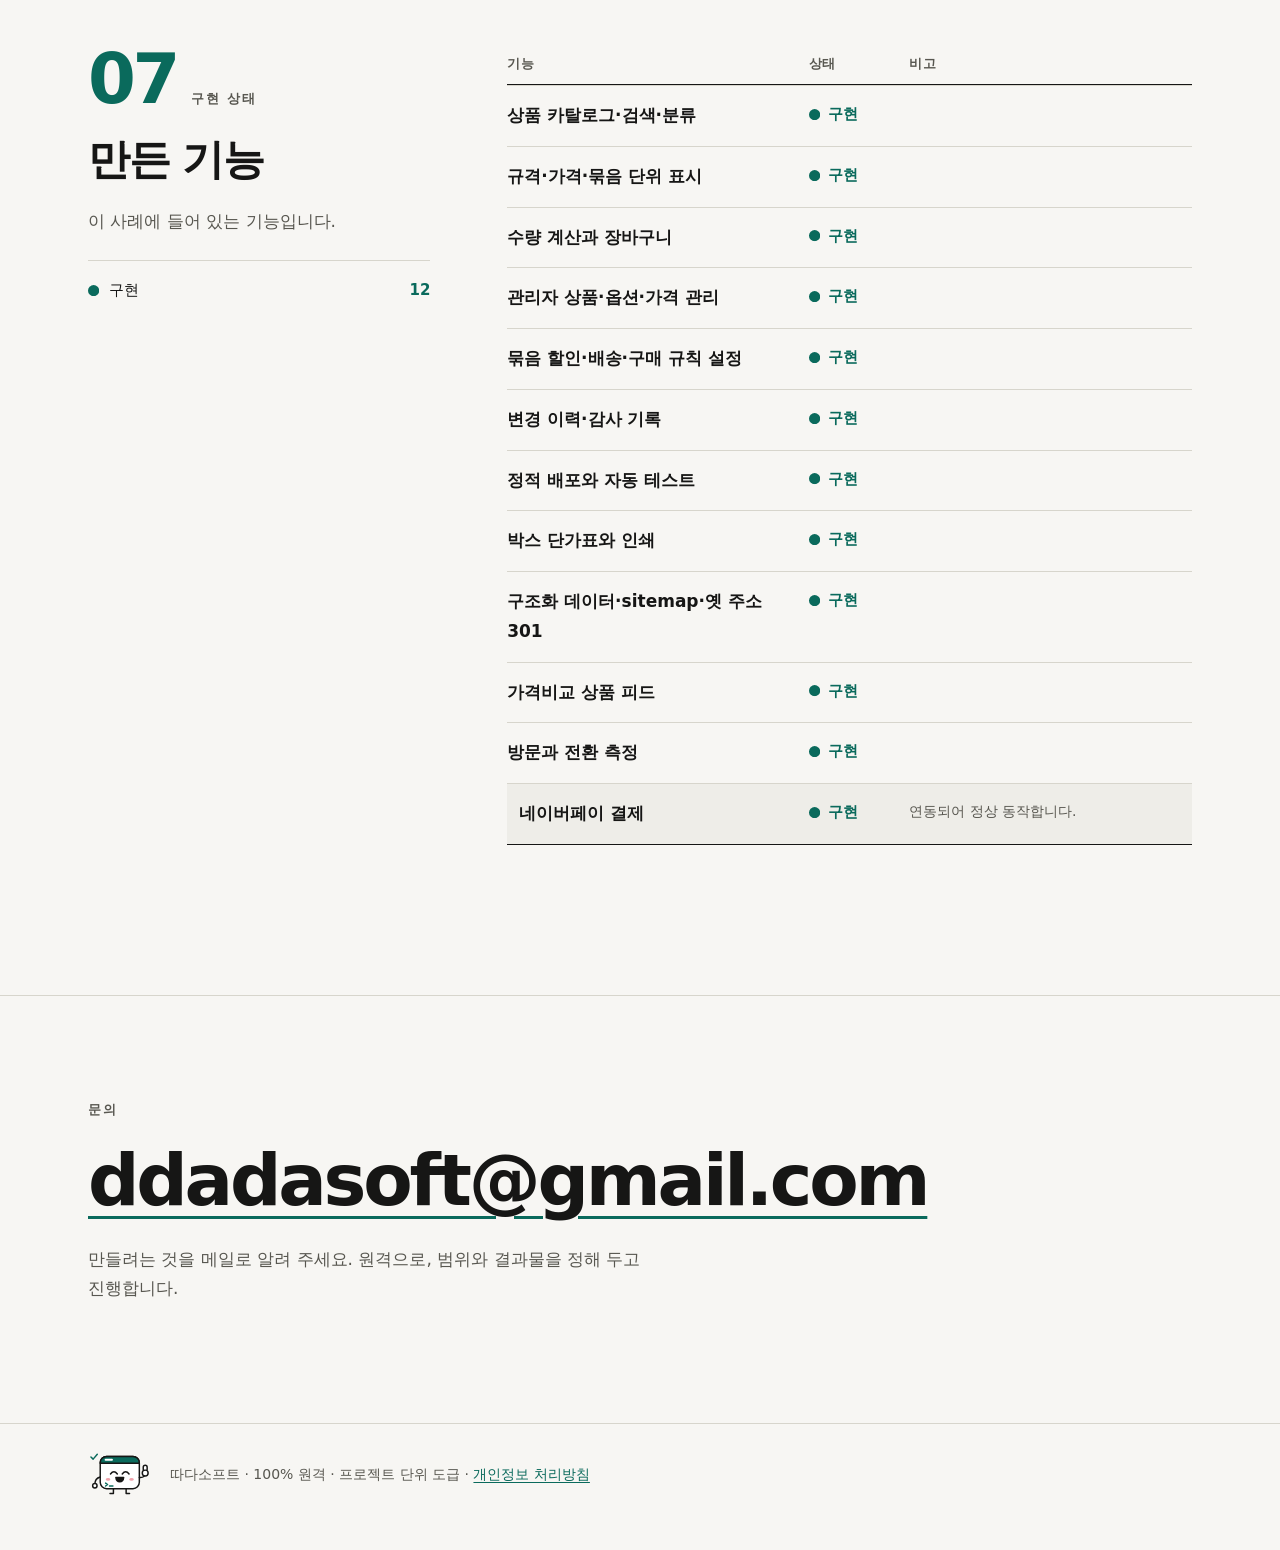
==== commit 5a8a819b: "관리자 사례를 공개 가능한 기능으로 바꾸고 판매처 수집 문구를 뺌" ====
--- a/case-artdg.html
+++ b/case-artdg.html
@@ -253,9 +253,8 @@
       </div>
       <div>
         <h3>관리자 화면 범위</h3>
-        <p class="muted t">상품·옵션, 카테고리, 모음, 판매 기준, 구매 규칙, 묶음 할인, 배송, 안내·법적 표기, 사업자 정보, 페이지·옛 주소 보내기, 발행 대기, 변경 이력, 연결 점검, 판매처 비교, 시스템 상태.</p>
-        <p class="small t">판매처 비교는 다른 판매처의 상품 글을 모아 우리 가격과 나란히 보는 화면입니다. 3권·2+1 같은 묶음은 낱개 가격으로 환산하고, 품절 상품은 마지막 판매가를 참고가로 씁니다.</p>
-        <p class="small t">이 목록은 코드를 보고 확인했습니다. 아래 영상과 화면 5장은 운영 화면을 직접 열었고, 나머지는 눌러 보지 않았습니다.</p>
+        <p class="muted t">상품·옵션, 카테고리, 모음, 판매 기준, 구매 규칙, 묶음 할인, 배송, 안내·법적 표기, 사업자 정보, 페이지·옛 주소 보내기, 발행 대기, 변경 이력, 연결 점검, 시스템 상태.</p>
+                <p class="small t">이 목록은 코드를 보고 확인했습니다. 아래 영상과 화면 5장은 운영 화면을 직접 열었고, 나머지는 눌러 보지 않았습니다.</p>
       </div>
     </div>
 
